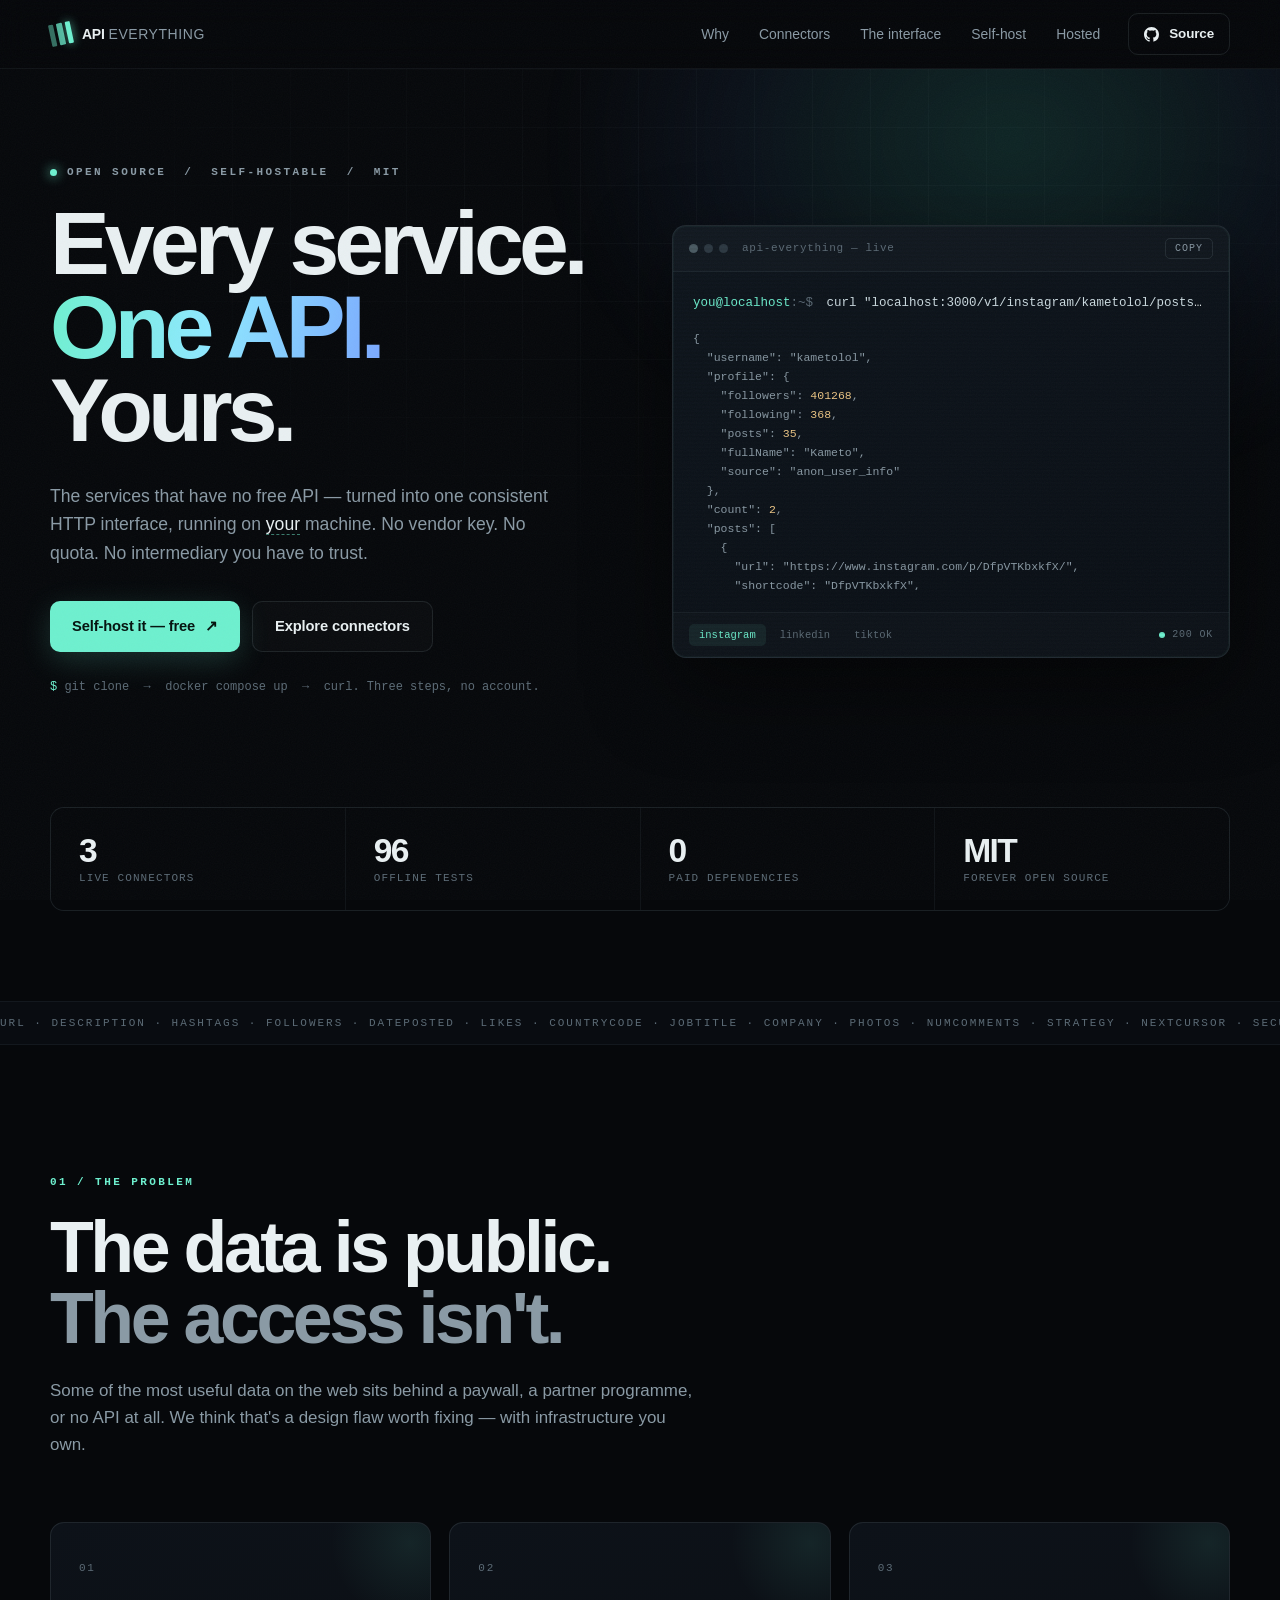
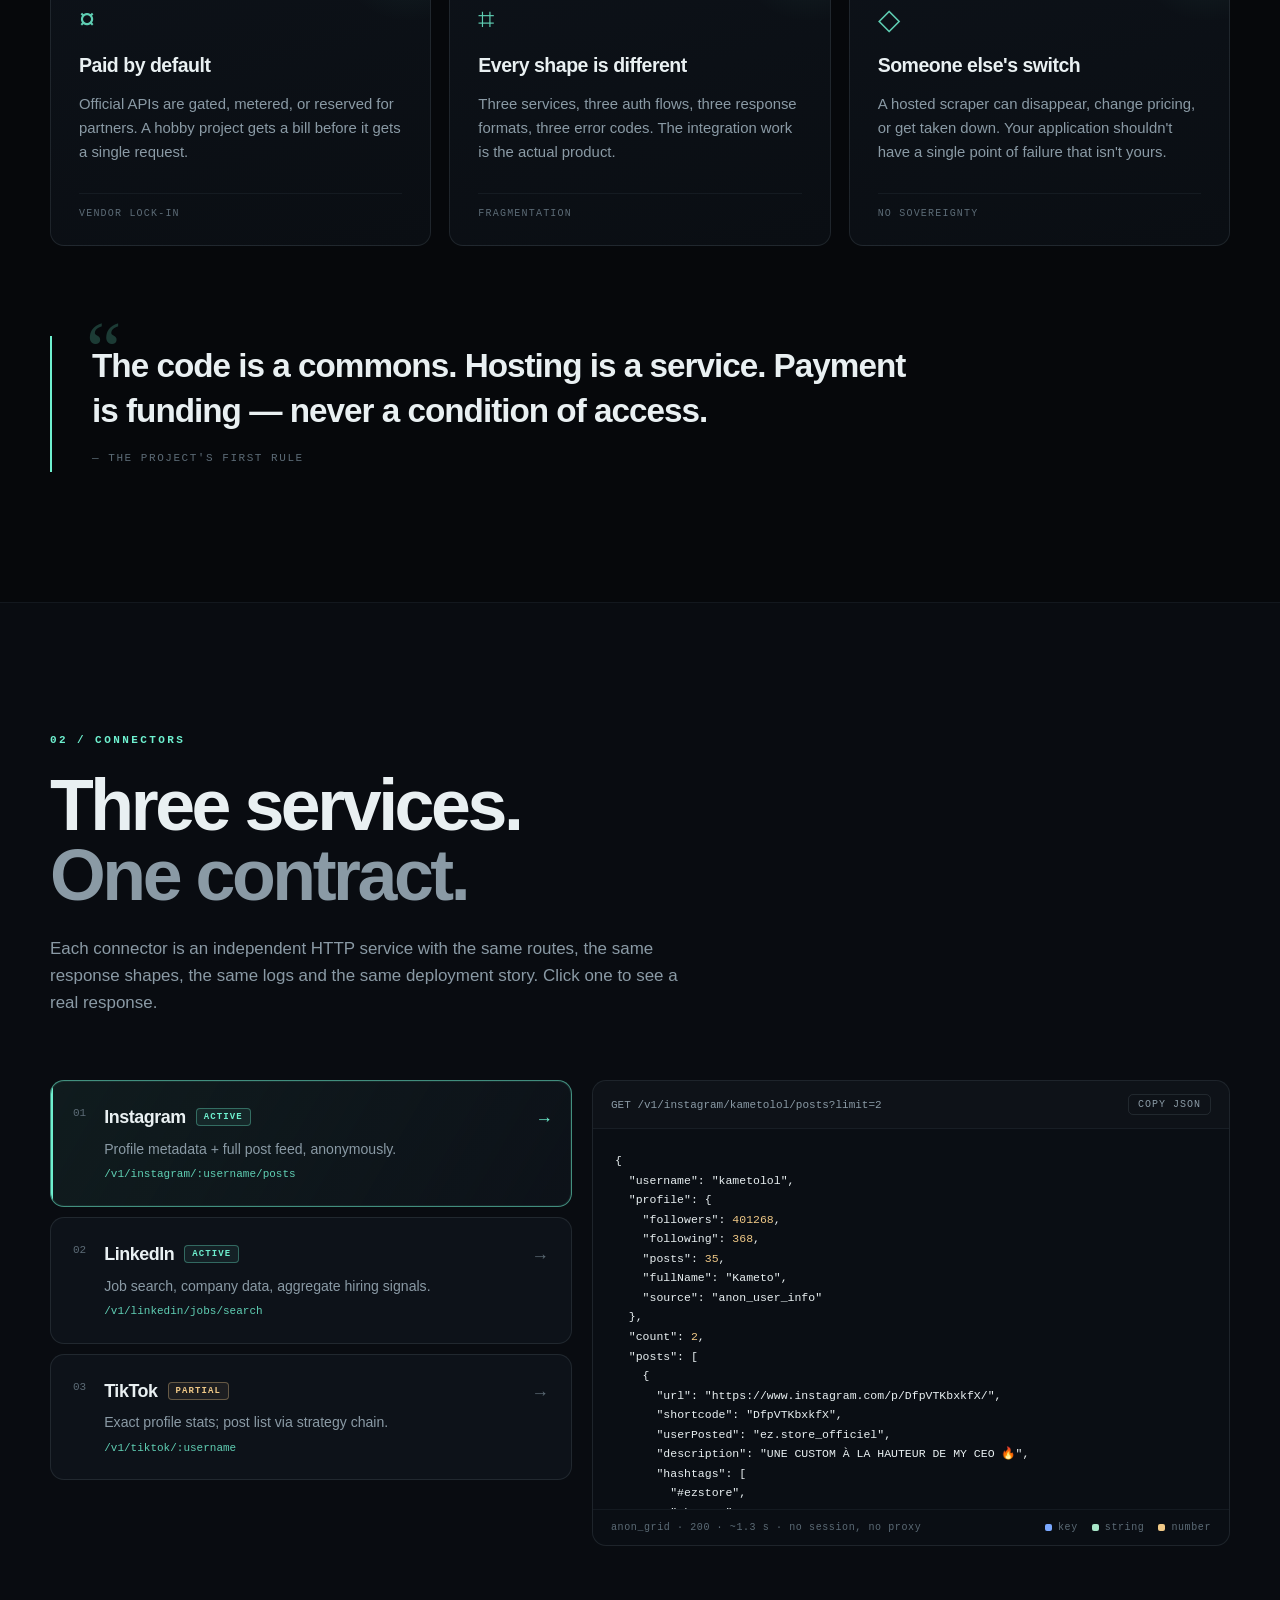
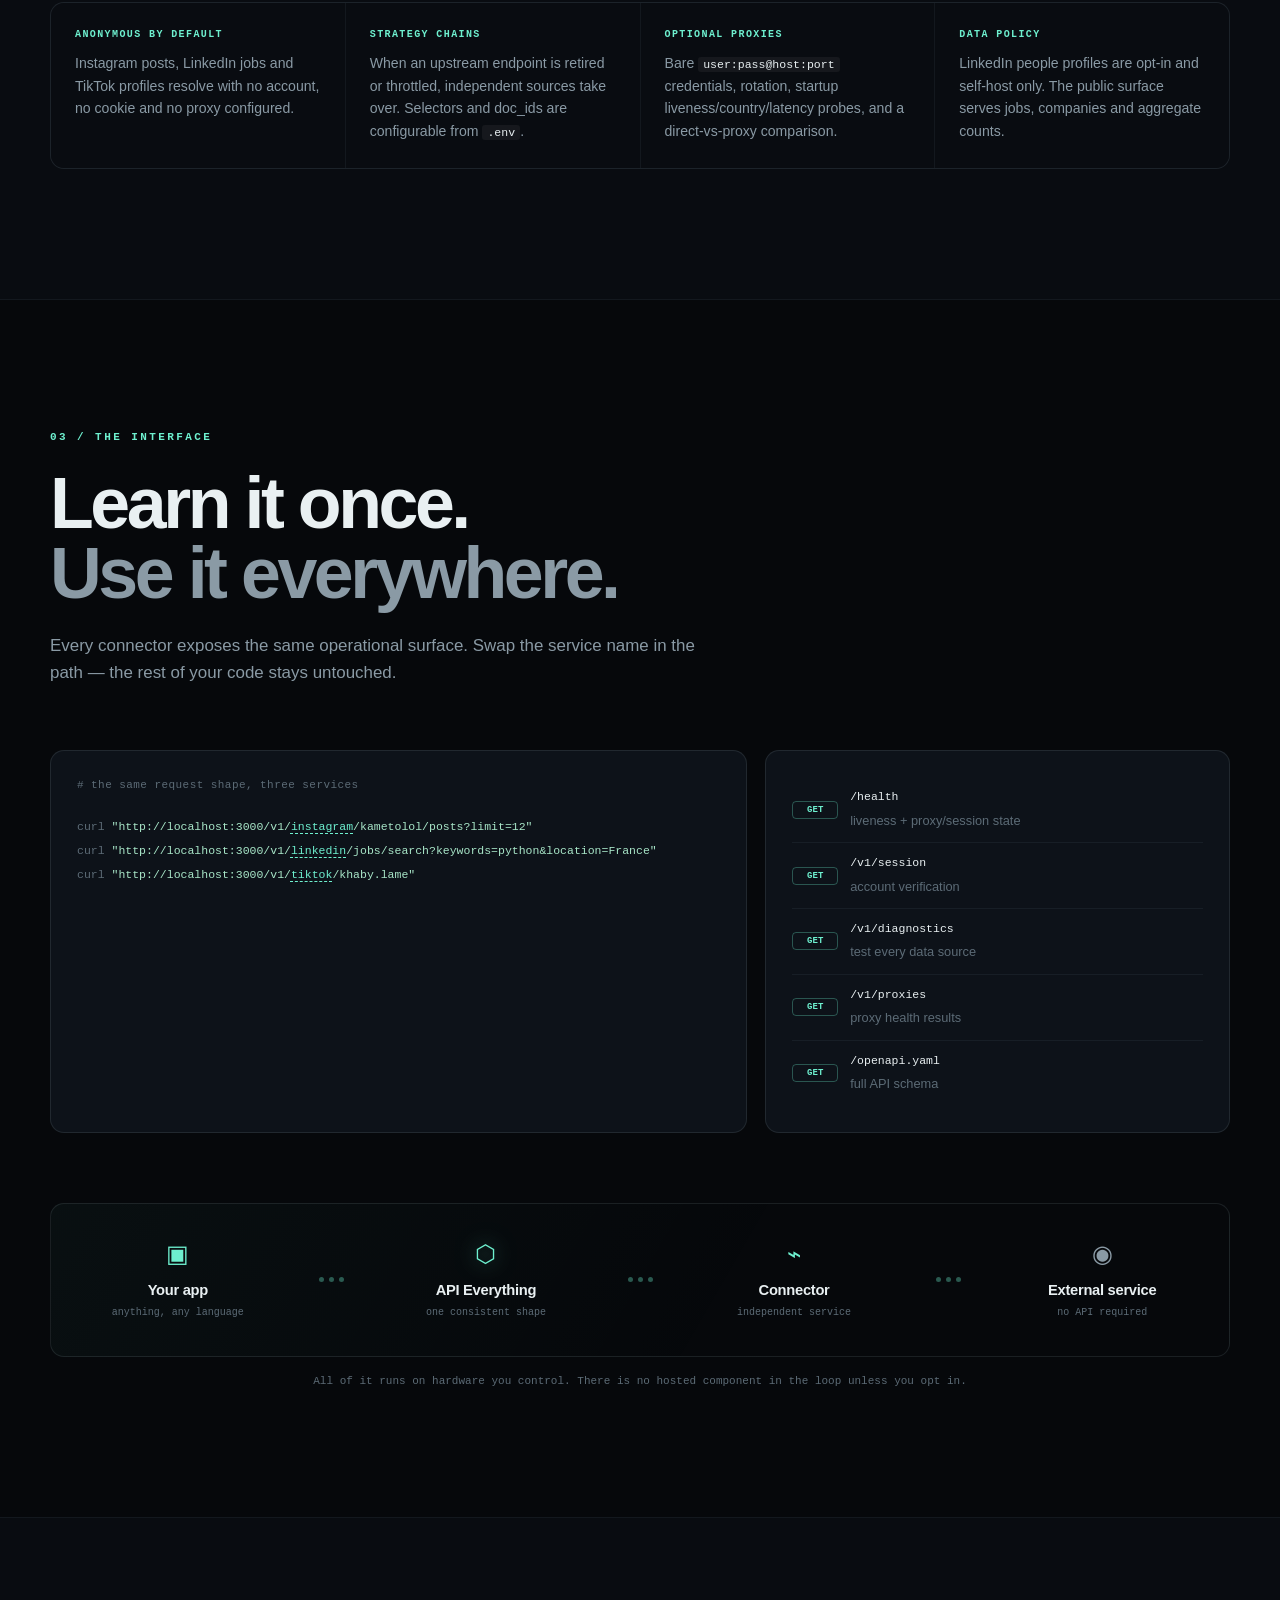
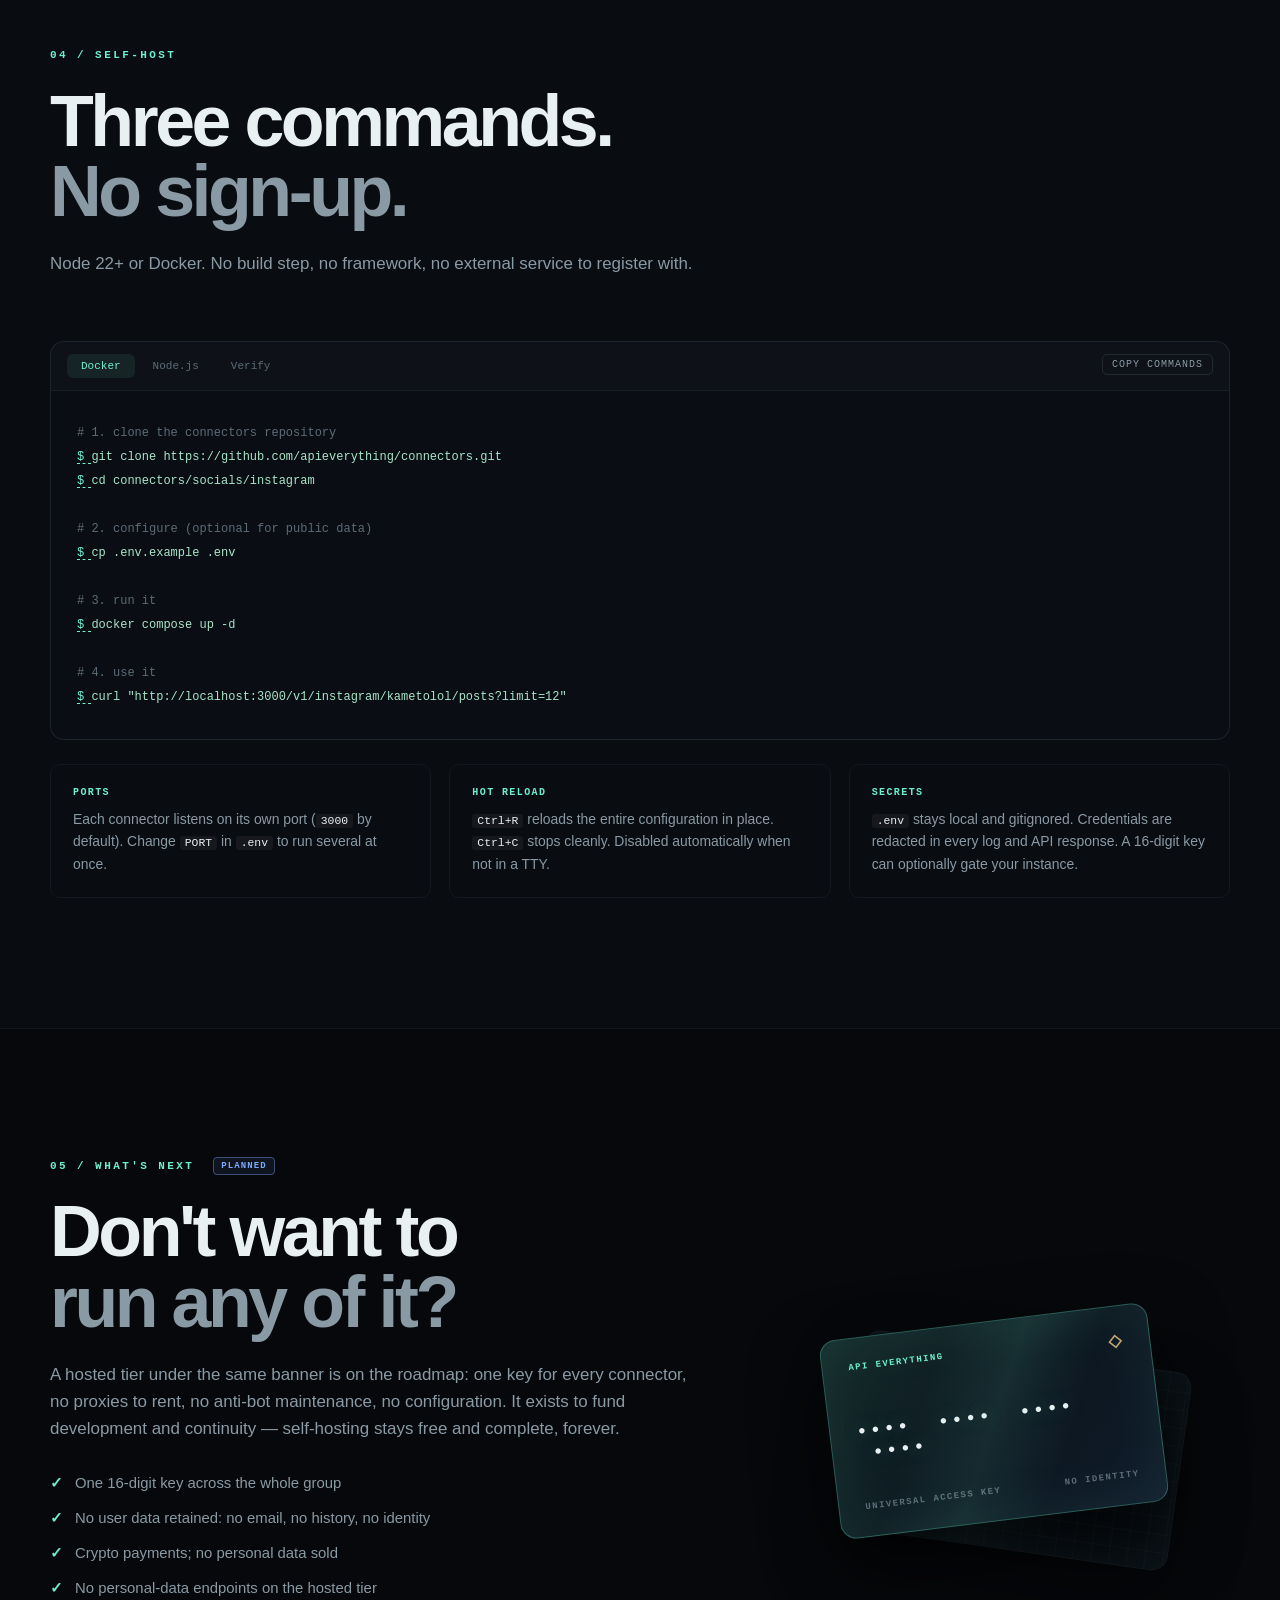
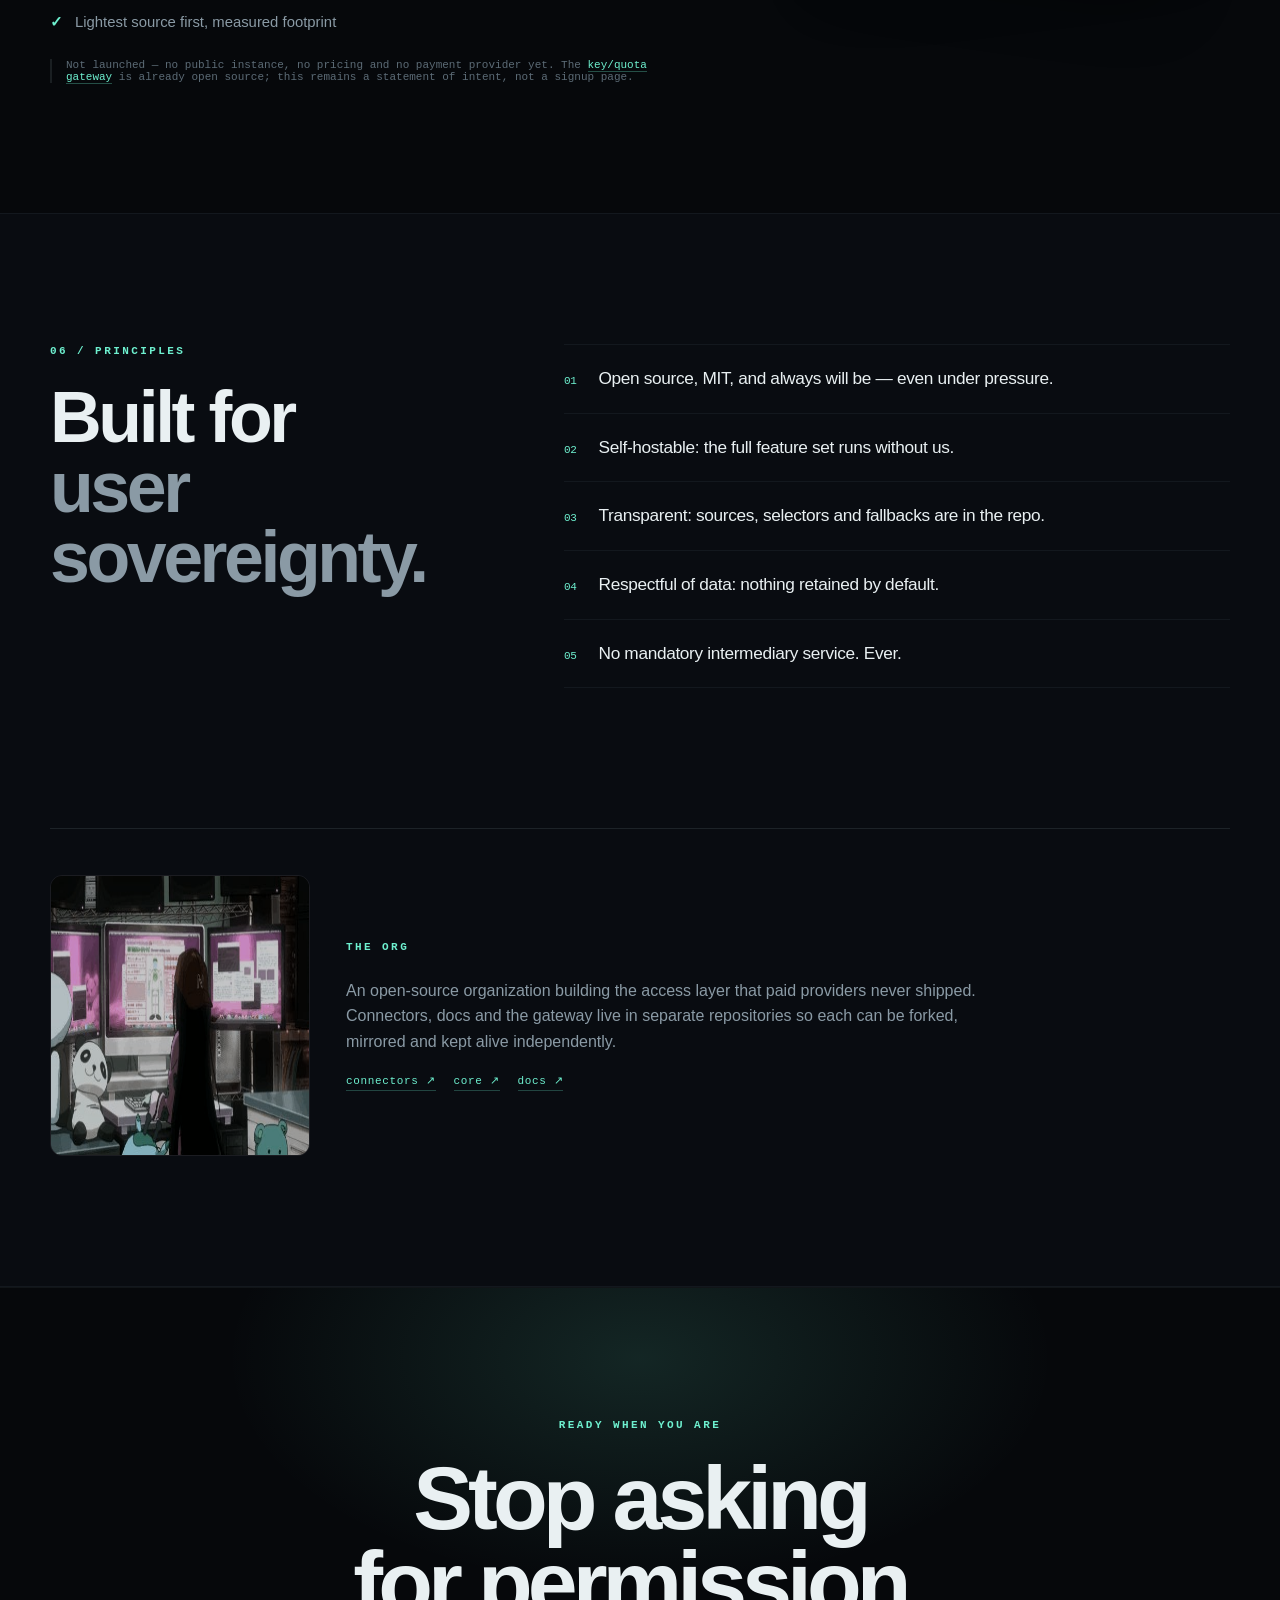
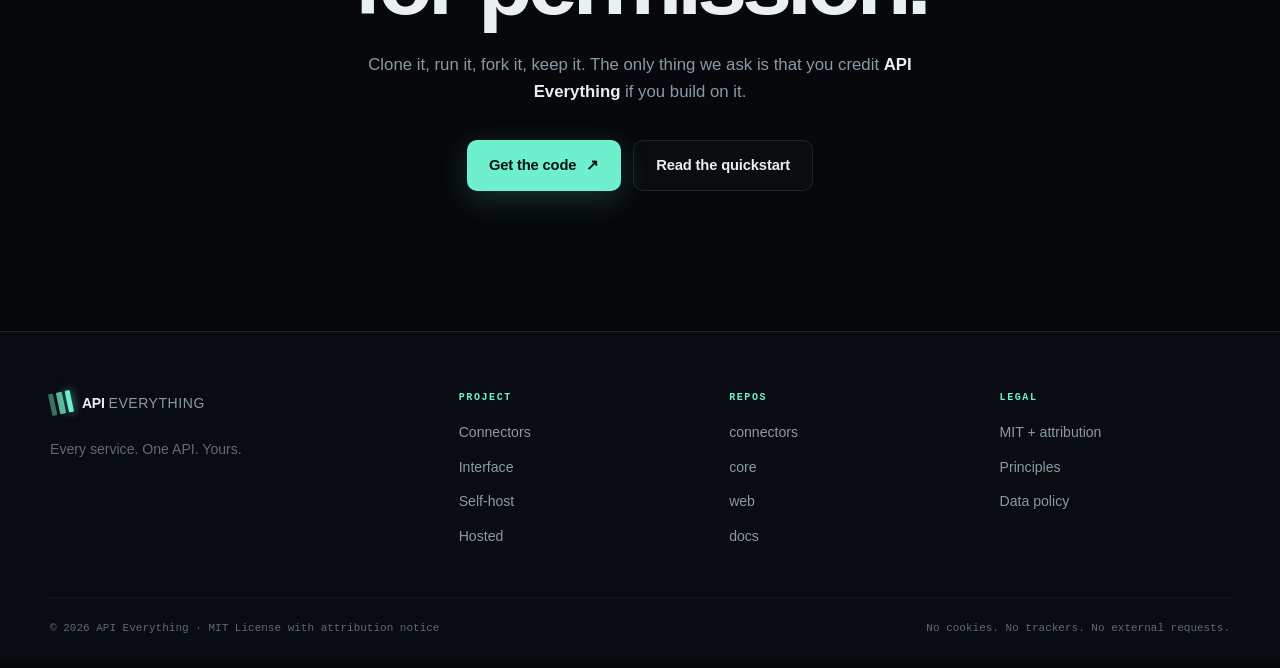
==== index.html @ 445ed310 "docs: link the now-public core gateway, keep hosted tier marked PLANNED - Hosted note now points to " ====
<!doctype html>
<html lang="en">
<head>
<meta charset="utf-8">
<meta name="viewport" content="width=device-width, initial-scale=1">
<title>API Everything — Every service. One API. Yours.</title>
<meta name="description" content="Open-source, self-hostable connectors that turn closed services into one consistent HTTP API. Instagram, LinkedIn, TikTok. No paid API key, no mandatory intermediary, MIT licensed.">
<meta name="theme-color" content="#06080b">
<meta name="color-scheme" content="dark">
<meta property="og:type" content="website">
<meta property="og:title" content="API Everything — Every service. One API. Yours.">
<meta property="og:description" content="Open-source, self-hostable connectors for the services that have no free API. Run them on your own machine.">
<meta property="og:url" content="https://github.com/apieverything">
<meta name="twitter:card" content="summary_large_image">
<link rel="icon" type="image/svg+xml" href="assets/favicon.svg">
<link rel="preload" href="assets/styles.css" as="style">
<link rel="stylesheet" href="assets/styles.css">
</head>
<body>
<a class="skip" href="#main">Skip to content</a>

<div class="grain" aria-hidden="true"></div>

<header class="nav" id="nav">
  <div class="wrap nav__inner">
    <a class="brand" href="#top" aria-label="API Everything, home">
      <span class="brand__mark" aria-hidden="true"><i></i><i></i><i></i></span>
      <span class="brand__word">API<span class="brand__thin">EVERYTHING</span></span>
    </a>
    <nav class="nav__links" id="navLinks" aria-label="Main navigation">
      <a href="#why">Why</a>
      <a href="#connectors">Connectors</a>
      <a href="#interface">The interface</a>
      <a href="#run">Self-host</a>
      <a href="#hosted">Hosted</a>
    </nav>
    <a class="btn btn--ghost nav__cta" href="https://github.com/apieverything/connectors" target="_blank" rel="noopener noreferrer">
      <svg viewBox="0 0 16 16" width="15" height="15" fill="currentColor" aria-hidden="true"><path d="M8 0C3.58 0 0 3.58 0 8c0 3.54 2.29 6.53 5.47 7.59.4.07.55-.17.55-.38 0-.19-.01-.82-.01-1.49-2.01.37-2.53-.49-2.69-.94-.09-.23-.48-.94-.82-1.13-.28-.15-.68-.52-.01-.53.63-.01 1.08.58 1.23.82.72 1.21 1.87.87 2.33.66.07-.52.28-.87.51-1.07-1.78-.2-3.64-.89-3.64-3.95 0-.87.31-1.59.82-2.15-.08-.2-.36-1.02.08-2.12 0 0 .67-.21 2.2.82a7.6 7.6 0 0 1 2-.27c.68 0 1.36.09 2 .27 1.53-1.04 2.2-.82 2.2-.82.44 1.1.16 1.92.08 2.12.51.56.82 1.27.82 2.15 0 3.07-1.87 3.75-3.65 3.95.29.25.54.73.54 1.48 0 1.07-.01 1.93-.01 2.2 0 .21.15.46.55.38A8.01 8.01 0 0 0 16 8c0-4.42-3.58-8-8-8Z"/></svg>
      <span>Source</span>
    </a>
    <button class="nav__burger" id="burger" aria-label="Toggle menu" aria-expanded="false" aria-controls="navLinks"><span></span><span></span></button>
  </div>
</header>

<main id="main">
<!-- ============ HERO ============ -->
<section class="hero" id="top">
  <div class="hero__glow" aria-hidden="true"></div>
  <div class="hero__grid" aria-hidden="true"></div>
  <div class="wrap hero__inner">
    <div class="hero__copy">
      <p class="eyebrow reveal"><span class="dot"></span> OPEN SOURCE &nbsp;/&nbsp; SELF-HOSTABLE &nbsp;/&nbsp; MIT</p>
      <h1 class="hero__title reveal">Every service.<br><span class="grad">One API.</span><br>Yours.</h1>
      <p class="hero__lede reveal">The services that have no free API — turned into one consistent HTTP interface, running on <em>your</em> machine. No vendor key. No quota. No intermediary you have to trust.</p>
      <div class="hero__actions reveal">
        <a class="btn btn--primary" href="#run">Self-host it — free <span aria-hidden="true">↗</span></a>
        <a class="btn btn--line" href="#connectors">Explore connectors</a>
      </div>
      <p class="hero__note reveal"><span class="mono">$</span> git clone &nbsp;→&nbsp; docker compose up &nbsp;→&nbsp; curl. Three steps, no account.</p>
    </div>

    <div class="terminal reveal" id="terminal">
      <div class="terminal__bar">
        <span class="terminal__dots" aria-hidden="true"><i></i><i></i><i></i></span>
        <span class="terminal__title">api-everything — live</span>
        <button class="terminal__copy" id="copyTerminal" type="button" aria-label="Copy current command">copy</button>
      </div>
      <div class="terminal__body">
        <div class="terminal__prompt"><span class="prompt__user">you@localhost</span><span class="prompt__sep">:~$</span> <span id="typed" class="typed"></span><span class="caret" aria-hidden="true"></span></div>
        <pre class="terminal__out" id="terminalOut" aria-live="polite"></pre>
      </div>
      <div class="terminal__foot">
        <span class="terminal__tabs" id="terminalTabs" role="tablist" aria-label="Connectors">
          <button role="tab" data-frame="0" aria-selected="true">instagram</button>
          <button role="tab" data-frame="1" aria-selected="false">linkedin</button>
          <button role="tab" data-frame="2" aria-selected="false">tiktok</button>
        </span>
        <span class="terminal__status"><span class="pulse"></span> 200 OK</span>
      </div>
    </div>
  </div>

  <div class="wrap">
    <div class="stats reveal">
      <div class="stat"><strong data-count="3">3</strong><span>live connectors</span></div>
      <div class="stat"><strong data-count="96">96</strong><span>offline tests</span></div>
      <div class="stat"><strong data-count="0">0</strong><span>paid dependencies</span></div>
      <div class="stat"><strong class="stat__word">MIT</strong><span>forever open source</span></div>
    </div>
  </div>
</section>

<!-- ============ TICKER ============ -->
<div class="ticker" aria-hidden="true">
  <div class="ticker__track" id="tickerTrack">
    <span>url · description · hashtags · followers · datePosted · likes · countryCode · jobTitle · company · photos · numComments · strategy · nextCursor · secUid · profileId · posts · mentions · videos ·</span>
    <span>url · description · hashtags · followers · datePosted · likes · countryCode · jobTitle · company · photos · numComments · strategy · nextCursor · secUid · profileId · posts · mentions · videos ·</span>
  </div>
</div>

<!-- ============ WHY ============ -->
<section class="section" id="why">
  <div class="wrap">
    <div class="sec__head reveal">
      <p class="kicker">01 / THE PROBLEM</p>
      <h2 class="sec__title">The data is public.<br><span class="muted">The access isn't.</span></h2>
      <p class="sec__lede">Some of the most useful data on the web sits behind a paywall, a partner programme, or no API at all. We think that's a design flaw worth fixing — with infrastructure you own.</p>
    </div>
    <div class="cards">
      <article class="card reveal">
        <span class="card__num">01</span>
        <div class="card__icon" aria-hidden="true">¤</div>
        <h3>Paid by default</h3>
        <p>Official APIs are gated, metered, or reserved for partners. A hobby project gets a bill before it gets a single request.</p>
        <span class="card__tag">vendor lock-in</span>
      </article>
      <article class="card reveal">
        <span class="card__num">02</span>
        <div class="card__icon" aria-hidden="true">⌗</div>
        <h3>Every shape is different</h3>
        <p>Three services, three auth flows, three response formats, three error codes. The integration work is the actual product.</p>
        <span class="card__tag">fragmentation</span>
      </article>
      <article class="card reveal">
        <span class="card__num">03</span>
        <div class="card__icon" aria-hidden="true">◇</div>
        <h3>Someone else's switch</h3>
        <p>A hosted scraper can disappear, change pricing, or get taken down. Your application shouldn't have a single point of failure that isn't yours.</p>
        <span class="card__tag">no sovereignty</span>
      </article>
    </div>
    <div class="pull reveal">
      <span class="pull__quote">“</span>
      <blockquote>The code is a commons. Hosting is a service. Payment is funding — never a condition of access.</blockquote>
      <span class="pull__by">— the project's first rule</span>
    </div>
  </div>
</section>

<!-- ============ CONNECTORS ============ -->
<section class="section section--alt" id="connectors">
  <div class="wrap">
    <div class="sec__head reveal">
      <p class="kicker">02 / CONNECTORS</p>
      <h2 class="sec__title">Three services.<br><span class="muted">One contract.</span></h2>
      <p class="sec__lede">Each connector is an independent HTTP service with the same routes, the same response shapes, the same logs and the same deployment story. Click one to see a real response.</p>
    </div>

    <div class="explorer">
      <div class="explorer__list" id="connectorList" role="tablist" aria-label="Connectors">
        <button class="conn is-active" role="tab" data-conn="instagram" aria-selected="true">
          <span class="conn__idx">01</span>
          <span class="conn__body">
            <span class="conn__name">Instagram <span class="badge badge--ok">ACTIVE</span></span>
            <span class="conn__desc">Profile metadata + full post feed, anonymously.</span>
            <span class="conn__route mono">/v1/instagram/:username/posts</span>
          </span>
          <span class="conn__arrow" aria-hidden="true">→</span>
        </button>
        <button class="conn" role="tab" data-conn="linkedin" aria-selected="false">
          <span class="conn__idx">02</span>
          <span class="conn__body">
            <span class="conn__name">LinkedIn <span class="badge badge--ok">ACTIVE</span></span>
            <span class="conn__desc">Job search, company data, aggregate hiring signals.</span>
            <span class="conn__route mono">/v1/linkedin/jobs/search</span>
          </span>
          <span class="conn__arrow" aria-hidden="true">→</span>
        </button>
        <button class="conn" role="tab" data-conn="tiktok" aria-selected="false">
          <span class="conn__idx">03</span>
          <span class="conn__body">
            <span class="conn__name">TikTok <span class="badge badge--warn">PARTIAL</span></span>
            <span class="conn__desc">Exact profile stats; post list via strategy chain.</span>
            <span class="conn__route mono">/v1/tiktok/:username</span>
          </span>
          <span class="conn__arrow" aria-hidden="true">→</span>
        </button>
      </div>

      <div class="explorer__panel reveal">
        <div class="panel__bar">
          <span class="panel__label" id="panelLabel">GET /v1/instagram/kametolol/posts?limit=2</span>
          <button class="terminal__copy" id="copyPanel" type="button">copy json</button>
        </div>
        <pre class="panel__json" id="panelJson" aria-live="polite"></pre>
        <div class="panel__foot">
          <span id="panelNote">anon_grid · 200 · ~1.3 s · no session, no proxy</span>
          <span class="panel__legend"><i class="lg lg--key"></i> key <i class="lg lg--str"></i> string <i class="lg lg--num"></i> number</span>
        </div>
      </div>
    </div>

    <div class="featuregrid">
      <div class="feat reveal"><span class="feat__k">ANONYMOUS BY DEFAULT</span><p>Instagram posts, LinkedIn jobs and TikTok profiles resolve with no account, no cookie and no proxy configured.</p></div>
      <div class="feat reveal"><span class="feat__k">STRATEGY CHAINS</span><p>When an upstream endpoint is retired or throttled, independent sources take over. Selectors and doc_ids are configurable from <code>.env</code>.</p></div>
      <div class="feat reveal"><span class="feat__k">OPTIONAL PROXIES</span><p>Bare <code>user:pass@host:port</code> credentials, rotation, startup liveness/country/latency probes, and a direct-vs-proxy comparison.</p></div>
      <div class="feat reveal"><span class="feat__k">DATA POLICY</span><p>LinkedIn people profiles are opt-in and self-host only. The public surface serves jobs, companies and aggregate counts.</p></div>
    </div>
  </div>
</section>

<!-- ============ INTERFACE ============ -->
<section class="section" id="interface">
  <div class="wrap">
    <div class="sec__head reveal">
      <p class="kicker">03 / THE INTERFACE</p>
      <h2 class="sec__title">Learn it once.<br><span class="muted">Use it everywhere.</span></h2>
      <p class="sec__lede">Every connector exposes the same operational surface. Swap the service name in the path — the rest of your code stays untouched.</p>
    </div>

    <div class="iface reveal">
      <div class="iface__code">
        <p class="iface__hint mono"># the same request shape, three services</p>
        <pre><code><span class="c-dim">curl</span> <span class="c-str">"http://localhost:3000/v1/<span class="c-key">instagram</span>/kametolol/posts?limit=12"</span>
<span class="c-dim">curl</span> <span class="c-str">"http://localhost:3000/v1/<span class="c-key">linkedin</span>/jobs/search?keywords=python&amp;location=France"</span>
<span class="c-dim">curl</span> <span class="c-str">"http://localhost:3000/v1/<span class="c-key">tiktok</span>/khaby.lame"</span></code></pre>
      </div>
      <div class="iface__routes">
        <div class="route"><span class="method">GET</span><code>/health</code><span>liveness + proxy/session state</span></div>
        <div class="route"><span class="method">GET</span><code>/v1/session</code><span>account verification</span></div>
        <div class="route"><span class="method">GET</span><code>/v1/diagnostics</code><span>test every data source</span></div>
        <div class="route"><span class="method">GET</span><code>/v1/proxies</code><span>proxy health results</span></div>
        <div class="route"><span class="method">GET</span><code>/openapi.yaml</code><span>full API schema</span></div>
      </div>
    </div>

    <div class="flow reveal" aria-label="Architecture diagram">
      <div class="flow__node"><span class="flow__ico">▣</span><strong>Your app</strong><small>anything, any language</small></div>
      <div class="flow__link" aria-hidden="true"><i></i><i></i><i></i></div>
      <div class="flow__node flow__node--core"><span class="flow__ico">⬡</span><strong>API Everything</strong><small>one consistent shape</small></div>
      <div class="flow__link" aria-hidden="true"><i></i><i></i><i></i></div>
      <div class="flow__node"><span class="flow__ico">⌁</span><strong>Connector</strong><small>independent service</small></div>
      <div class="flow__link" aria-hidden="true"><i></i><i></i><i></i></div>
      <div class="flow__node flow__node--out"><span class="flow__ico">◉</span><strong>External service</strong><small>no API required</small></div>
    </div>
    <p class="flow__caption reveal">All of it runs on hardware you control. There is no hosted component in the loop unless you opt in.</p>
  </div>
</section>

<!-- ============ SELF HOST ============ -->
<section class="section section--alt" id="run">
  <div class="wrap">
    <div class="sec__head reveal">
      <p class="kicker">04 / SELF-HOST</p>
      <h2 class="sec__title">Three commands.<br><span class="muted">No sign-up.</span></h2>
      <p class="sec__lede">Node 22+ or Docker. No build step, no framework, no external service to register with.</p>
    </div>

    <div class="runbox reveal">
      <div class="runbox__tabs" role="tablist" aria-label="Install method">
        <button role="tab" data-run="docker" aria-selected="true" class="is-active">Docker</button>
        <button role="tab" data-run="node" aria-selected="false">Node.js</button>
        <button role="tab" data-run="check" aria-selected="false">Verify</button>
      </div>
      <pre class="runbox__code" id="runCode"><code></code></pre>
      <button class="terminal__copy runbox__copy" id="copyRun" type="button">copy commands</button>
    </div>

    <div class="runbox__grid">
      <div class="mini reveal"><span class="mini__k">PORTS</span><p>Each connector listens on its own port (<code>3000</code> by default). Change <code>PORT</code> in <code>.env</code> to run several at once.</p></div>
      <div class="mini reveal"><span class="mini__k">HOT RELOAD</span><p><code>Ctrl+R</code> reloads the entire configuration in place. <code>Ctrl+C</code> stops cleanly. Disabled automatically when not in a TTY.</p></div>
      <div class="mini reveal"><span class="mini__k">SECRETS</span><p><code>.env</code> stays local and gitignored. Credentials are redacted in every log and API response. A 16-digit key can optionally gate your instance.</p></div>
    </div>
  </div>
</section>

<!-- ============ HOSTED ============ -->
<section class="section" id="hosted">
  <div class="wrap">
    <div class="hosted reveal">
      <div class="hosted__copy">
        <p class="kicker">05 / WHAT'S NEXT <span class="badge badge--plan">PLANNED</span></p>
        <h2 class="sec__title">Don't want to<br><span class="muted">run any of it?</span></h2>
        <p class="sec__lede">A hosted tier under the same banner is on the roadmap: one key for every connector, no proxies to rent, no anti-bot maintenance, no configuration. It exists to fund development and continuity — self-hosting stays free and complete, forever.</p>
        <ul class="hosted__list">
          <li><span aria-hidden="true">✓</span> One 16-digit key across the whole group</li>
          <li><span aria-hidden="true">✓</span> No user data retained: no email, no history, no identity</li>
          <li><span aria-hidden="true">✓</span> Crypto payments; no personal data sold</li>
          <li><span aria-hidden="true">✓</span> No personal-data endpoints on the hosted tier</li>
          <li><span aria-hidden="true">✓</span> Lightest source first, measured footprint</li>
        </ul>
        <p class="hosted__note">Not launched — no public instance, no pricing and no payment provider yet. The <a href="https://github.com/apieverything/core" target="_blank" rel="noopener noreferrer">key/quota gateway</a> is already open source; this remains a statement of intent, not a signup page.</p>
      </div>
      <div class="hosted__art" aria-hidden="true">
        <div class="keycard">
          <div class="keycard__top"><span>API EVERYTHING</span><span class="keycard__chip">◇</span></div>
          <div class="keycard__num">•••• &nbsp;•••• &nbsp;•••• &nbsp;••••</div>
          <div class="keycard__bot"><span>UNIVERSAL ACCESS KEY</span><span>NO IDENTITY</span></div>
        </div>
        <div class="keycard keycard--back"><div class="keycard__grid"></div></div>
      </div>
    </div>
  </div>
</section>

<!-- ============ PRINCIPLES / ORIGIN ============ -->
<section class="section section--alt" id="principles">
  <div class="wrap principles__wrap">
    <div class="sec__head reveal">
      <p class="kicker">06 / PRINCIPLES</p>
      <h2 class="sec__title">Built for<br><span class="muted">user sovereignty.</span></h2>
    </div>
    <ol class="principles reveal">
      <li><span>01</span> Open source, MIT, and always will be — even under pressure.</li>
      <li><span>02</span> Self-hostable: the full feature set runs without us.</li>
      <li><span>03</span> Transparent: sources, selectors and fallbacks are in the repo.</li>
      <li><span>04</span> Respectful of data: nothing retained by default.</li>
      <li><span>05</span> No mandatory intermediary service. Ever.</li>
    </ol>
    <div class="origin reveal">
      <img src="assets/banner.jpg" alt="The API Everything banner" width="500" height="281" loading="lazy">
      <div class="origin__txt">
        <p class="kicker">THE ORG</p>
        <p>An open-source organization building the access layer that paid providers never shipped. Connectors, docs and the gateway live in separate repositories so each can be forked, mirrored and kept alive independently.</p>
        <div class="origin__links">
          <a href="https://github.com/apieverything/connectors" target="_blank" rel="noopener noreferrer">connectors ↗</a>
          <a href="https://github.com/apieverything/core" target="_blank" rel="noopener noreferrer">core ↗</a>
          <a href="https://github.com/apieverything/docs" target="_blank" rel="noopener noreferrer">docs ↗</a>
        </div>
      </div>
    </div>
  </div>
</section>

<!-- ============ CTA ============ -->
<section class="finale">
  <div class="finale__glow" aria-hidden="true"></div>
  <div class="wrap finale__inner reveal">
    <p class="kicker">READY WHEN YOU ARE</p>
    <h2>Stop asking<br>for permission.</h2>
    <p>Clone it, run it, fork it, keep it. The only thing we ask is that you credit <strong>API Everything</strong> if you build on it.</p>
    <div class="hero__actions">
      <a class="btn btn--primary" href="https://github.com/apieverything/connectors" target="_blank" rel="noopener noreferrer">Get the code <span aria-hidden="true">↗</span></a>
      <a class="btn btn--line" href="#run">Read the quickstart</a>
    </div>
  </div>
</section>
</main>

<footer class="foot">
  <div class="wrap foot__inner">
    <div class="foot__brand">
      <a class="brand" href="#top"><span class="brand__mark" aria-hidden="true"><i></i><i></i><i></i></span><span class="brand__word">API<span class="brand__thin">EVERYTHING</span></span></a>
      <p>Every service. One API. Yours.</p>
    </div>
    <div class="foot__col"><span>PROJECT</span><a href="#connectors">Connectors</a><a href="#interface">Interface</a><a href="#run">Self-host</a><a href="#hosted">Hosted</a></div>
    <div class="foot__col"><span>REPOS</span><a href="https://github.com/apieverything/connectors" target="_blank" rel="noopener noreferrer">connectors</a><a href="https://github.com/apieverything/core" target="_blank" rel="noopener noreferrer">core</a><a href="https://github.com/apieverything/web" target="_blank" rel="noopener noreferrer">web</a><a href="https://github.com/apieverything/docs" target="_blank" rel="noopener noreferrer">docs</a></div>
    <div class="foot__col"><span>LEGAL</span><a href="https://github.com/apieverything/connectors/blob/master/LICENSE.md" target="_blank" rel="noopener noreferrer">MIT + attribution</a><a href="#principles">Principles</a><a href="#hosted">Data policy</a></div>
  </div>
  <div class="wrap foot__bottom"><span>© <span id="year">2026</span> API Everything · MIT License with attribution notice</span><span>No cookies. No trackers. No external requests.</span></div>
</footer>

<script src="assets/app.js" defer></script>
</body>
</html>
---- assets/styles.css ----
/* ==========================================================================
   API Everything — static site
   No frameworks, no fonts, no external requests. Everything is local.
   ========================================================================== */

:root {
  --bg: #06080b;
  --bg-alt: #090c11;
  --panel: #0d1219;
  --panel-2: #111821;
  --line: rgba(190, 220, 225, .11);
  --line-soft: rgba(190, 220, 225, .06);
  --text: #e9f0f2;
  --muted: #8a9aa5;
  --dim: #5c6b76;
  --accent: #6ef0cf;
  --accent-2: #7aa8ff;
  --amber: #f0c987;
  --radius: 14px;
  --mono: "SFMono-Regular", "JetBrains Mono", "Fira Code", Menlo, Consolas, ui-monospace, monospace;
  --sans: Inter, -apple-system, BlinkMacSystemFont, "Segoe UI", Roboto, Helvetica, Arial, sans-serif;
  --wrap: 1180px;
}

* { box-sizing: border-box; }
html { scroll-behavior: smooth; scroll-padding-top: 96px; overflow-x: clip; -webkit-text-size-adjust: 100%; }
body {
  margin: 0;
  background: var(--bg);
  color: var(--text);
  font-family: var(--sans);
  font-size: 16px;
  line-height: 1.6;
  -webkit-font-smoothing: antialiased;
  overflow-x: clip;
}
::selection { background: rgba(110, 240, 207, .28); color: #fff; }
a { color: inherit; text-decoration: none; }
button { font: inherit; color: inherit; background: none; border: 0; cursor: pointer; }
img { max-width: 100%; display: block; }
pre, code { font-family: var(--mono); }
:focus-visible { outline: 2px solid var(--accent); outline-offset: 3px; border-radius: 3px; }

.wrap { width: min(var(--wrap), calc(100% - 48px)); margin-inline: auto; }
.mono { font-family: var(--mono); }
.muted { color: var(--muted); }
.skip { position: absolute; left: -9999px; top: 0; z-index: 100; background: var(--accent); color: #04120e; padding: 10px 16px; font: 600 13px var(--mono); }
.skip:focus { left: 16px; top: 16px; }

.grain {
  position: fixed; inset: 0; z-index: 60; pointer-events: none; opacity: .035;
  background-image: url("data:image/svg+xml,%3Csvg xmlns='http://www.w3.org/2000/svg' width='180' height='180'%3E%3Cfilter id='n'%3E%3CfeTurbulence type='fractalNoise' baseFrequency='.85' numOctaves='3'/%3E%3C/filter%3E%3Crect width='100%25' height='100%25' filter='url(%23n)'/%3E%3C/svg%3E");
}

/* ---------- shared type ---------- */
.kicker, .eyebrow {
  font: 600 11px/1.4 var(--mono); letter-spacing: .22em; text-transform: uppercase;
  color: var(--accent); margin: 0 0 22px;
}
.eyebrow { color: var(--muted); display: flex; align-items: center; gap: 10px; }
.eyebrow .dot { width: 7px; height: 7px; border-radius: 50%; background: var(--accent); box-shadow: 0 0 12px var(--accent); flex: none; }
.sec__head { max-width: 780px; margin-bottom: 64px; }
.sec__title {
  font-size: clamp(2.6rem, 5.6vw, 5rem); line-height: .98; letter-spacing: -.048em;
  font-weight: 700; margin: 0 0 24px;
}
.sec__lede { color: var(--muted); font-size: 1.06rem; max-width: 650px; margin: 0; }
.section { padding: 130px 0; position: relative; }
.section--alt { background: var(--bg-alt); border-block: 1px solid var(--line-soft); }
/* Keep anchor targets clear of the sticky navigation. */
section[id], .finale { scroll-margin-top: 92px; }

.grad {
  background: linear-gradient(100deg, var(--accent) 0%, #8fe9ff 48%, var(--accent-2) 100%);
  -webkit-background-clip: text; background-clip: text; color: transparent;
}

/* ---------- buttons ---------- */
.btn {
  display: inline-flex; align-items: center; gap: 10px; justify-content: center;
  padding: 13px 22px; border-radius: 10px; font-size: .92rem; font-weight: 600;
  letter-spacing: -.01em; transition: transform .2s ease, box-shadow .2s ease, background .2s ease, border-color .2s ease;
  white-space: nowrap;
}
.btn:hover { transform: translateY(-2px); }
.btn--primary {
  background: var(--accent); color: #04120e; box-shadow: 0 8px 30px rgba(110, 240, 207, .18);
}
.btn--primary:hover { box-shadow: 0 12px 40px rgba(110, 240, 207, .32); }
.btn--line { border: 1px solid var(--line); color: var(--text); background: rgba(255,255,255,.02); }
.btn--line:hover { border-color: rgba(110,240,207,.5); background: rgba(110,240,207,.05); }
.btn--ghost { border: 1px solid var(--line); padding: 9px 15px; font-size: .84rem; }
.btn--ghost:hover { border-color: rgba(110,240,207,.5); }

/* ---------- nav ---------- */
.nav { position: sticky; top: 0; z-index: 50; backdrop-filter: blur(14px); background: rgba(6,8,11,.72); border-bottom: 1px solid var(--line-soft); }
.nav__inner { height: 68px; display: flex; align-items: center; gap: 28px; }
.brand { display: inline-flex; align-items: center; gap: 10px; flex: none; }
.brand__mark { width: 22px; height: 22px; display: grid; grid-template-columns: repeat(3, 1fr); gap: 3px; transform: rotate(-12deg); }
.brand__mark i { background: var(--accent); border-radius: 1px; display: block; }
.brand__mark i:nth-child(1) { opacity: .45; }
.brand__mark i:nth-child(2) { opacity: .75; }
.brand__mark i:nth-child(3) { opacity: 1; box-shadow: 0 0 10px rgba(110,240,207,.7); }
.brand__word { font: 700 14px/1 var(--sans); letter-spacing: -.02em; }
.brand__thin { font-weight: 400; color: var(--muted); letter-spacing: .04em; margin-left: 4px; }
.nav__links { display: flex; gap: 30px; margin-left: auto; }
.nav__links a { font-size: .87rem; color: var(--muted); position: relative; transition: color .2s; }
.nav__links a:hover, .nav__links a.is-active { color: var(--text); }
.nav__links a::after { content: ""; position: absolute; left: 0; right: 100%; bottom: -6px; height: 1px; background: var(--accent); transition: right .25s ease; }
.nav__links a:hover::after, .nav__links a.is-active::after { right: 0; }
.nav__burger { display: none; width: 34px; height: 34px; flex-direction: column; justify-content: center; gap: 6px; }
.nav__burger span { display: block; height: 1px; width: 22px; background: var(--text); transition: transform .25s; }

/* ---------- hero ---------- */
.hero { position: relative; padding: 96px 0 0; overflow: hidden; }
.hero__glow {
  position: absolute; width: 900px; height: 700px; top: -280px; right: -180px; pointer-events: none;
  background: radial-gradient(ellipse at center, rgba(60, 200, 175, .16), rgba(70, 120, 200, .07) 45%, transparent 72%);
  filter: blur(20px);
}
.hero__grid {
  position: absolute; inset: 0 0 auto; height: 720px; pointer-events: none; opacity: .5;
  background-image: linear-gradient(var(--line-soft) 1px, transparent 1px), linear-gradient(90deg, var(--line-soft) 1px, transparent 1px);
  background-size: 58px 58px;
  mask-image: radial-gradient(ellipse 80% 70% at 60% 20%, #000 20%, transparent 80%);
}
.hero__inner { display: grid; grid-template-columns: 1fr 1fr; gap: 64px; align-items: center; position: relative; }
.hero__copy { padding-bottom: 20px; }
.hero__title {
  font-size: clamp(3.3rem, 7vw, 6.6rem); line-height: .93; letter-spacing: -.055em;
  font-weight: 700; margin: 0 0 30px;
}
.hero__lede { color: var(--muted); font-size: 1.1rem; max-width: 500px; margin: 0 0 34px; }
.hero__lede em { color: var(--text); font-style: normal; border-bottom: 1px dashed rgba(110,240,207,.5); }
.hero__actions { display: flex; gap: 12px; flex-wrap: wrap; }
.hero__note { font: 400 12px/1.6 var(--mono); color: var(--dim); margin: 26px 0 0; }
.hero__note .mono { color: var(--accent); }

/* ---------- terminal ---------- */
.terminal {
  background: linear-gradient(160deg, #0e151d, #0a0f15); border: 1px solid var(--line);
  border-radius: var(--radius); box-shadow: 0 30px 80px rgba(0,0,0,.55), 0 0 0 1px rgba(110,240,207,.04) inset;
  overflow: hidden; position: relative;
}
.terminal::before { content: ""; position: absolute; inset: 0; pointer-events: none; background: linear-gradient(transparent 50%, rgba(0,0,0,.16) 50%); background-size: 100% 4px; opacity: .35; }
.terminal__bar { display: flex; align-items: center; gap: 14px; padding: 12px 16px; border-bottom: 1px solid var(--line-soft); background: rgba(255,255,255,.015); }
.terminal__dots { display: inline-flex; gap: 6px; }
.terminal__dots i { width: 9px; height: 9px; border-radius: 50%; background: #2c3842; }
.terminal__dots i:first-child { background: #4a5a62; }
.terminal__title { font: 500 11px var(--mono); color: var(--dim); letter-spacing: .06em; }
.terminal__copy { margin-left: auto; font: 500 10px var(--mono); letter-spacing: .1em; text-transform: uppercase; color: var(--muted); border: 1px solid var(--line); padding: 4px 9px; border-radius: 5px; transition: .2s; }
.terminal__copy:hover { color: var(--accent); border-color: rgba(110,240,207,.45); }
.terminal__copy.is-done { color: var(--accent); border-color: rgba(110,240,207,.45); }
.terminal__body { padding: 20px 20px 10px; min-height: 340px; }
.terminal__prompt { font: 400 12.5px/1.8 var(--mono); color: var(--text); white-space: nowrap; overflow: hidden; text-overflow: ellipsis; }
.prompt__user { color: var(--accent); }
.prompt__sep { color: var(--dim); margin-right: 6px; }
.typed { color: #cfdee4; }
.caret { display: inline-block; width: 7px; height: 15px; background: var(--accent); vertical-align: -3px; margin-left: 2px; animation: blink 1s step-end infinite; }
@keyframes blink { 50% { opacity: 0; } }
.terminal__out { margin: 16px 0 0; font-size: 11.5px; line-height: 1.65; white-space: pre-wrap; word-break: break-word; color: var(--muted); max-height: 260px; overflow: auto; scrollbar-width: thin; opacity: 0; transform: translateY(6px); transition: opacity .35s ease, transform .35s ease; }
.terminal__out.is-in { opacity: 1; transform: none; }
.terminal__foot { display: flex; align-items: center; justify-content: space-between; gap: 10px; padding: 11px 16px; border-top: 1px solid var(--line-soft); background: rgba(255,255,255,.012); }
.terminal__tabs { display: flex; gap: 4px; }
.terminal__tabs button { font: 500 10.5px var(--mono); color: var(--dim); padding: 5px 10px; border-radius: 5px; transition: .2s; }
.terminal__tabs button:hover { color: var(--muted); }
.terminal__tabs button[aria-selected="true"] { color: var(--accent); background: rgba(110,240,207,.08); }
.terminal__status { font: 500 10px var(--mono); color: var(--dim); letter-spacing: .08em; display: inline-flex; align-items: center; gap: 7px; }
.pulse { width: 6px; height: 6px; border-radius: 50%; background: var(--accent); box-shadow: 0 0 0 0 rgba(110,240,207,.6); animation: pulse 2s infinite; }
@keyframes pulse { 70% { box-shadow: 0 0 0 7px rgba(110,240,207,0); } 100% { box-shadow: 0 0 0 0 rgba(110,240,207,0); } }

/* json highlighting */
.j-key { color: var(--accent-2); }
.j-str { color: #a8e6c8; }
.j-num { color: var(--amber); }
.j-bool { color: #d69bff; }
.j-null { color: var(--dim); }
.j-punc { color: var(--dim); }

/* ---------- stats ---------- */
.stats { display: grid; grid-template-columns: repeat(4, 1fr); gap: 1px; margin-top: 90px; background: var(--line-soft); border: 1px solid var(--line-soft); border-radius: var(--radius); overflow: hidden; }
.stat { background: var(--bg); padding: 26px 28px; display: flex; flex-direction: column; gap: 4px; }
.stat strong { font-size: 2.1rem; font-weight: 700; letter-spacing: -.05em; line-height: 1; color: var(--text); }
.stat__word { font-size: 1.7rem; letter-spacing: -.02em; }
.stat span { font: 500 11px var(--mono); color: var(--dim); letter-spacing: .1em; text-transform: uppercase; }

/* ---------- ticker ---------- */
.ticker { margin-top: 90px; border-block: 1px solid var(--line-soft); overflow: hidden; background: var(--bg-alt); padding: 15px 0; }
.ticker__track { display: flex; width: max-content; gap: 40px; animation: scroll 46s linear infinite; font: 500 11px var(--mono); letter-spacing: .18em; color: var(--dim); text-transform: uppercase; white-space: nowrap; }
.ticker__track span { padding-right: 40px; }
@keyframes scroll { to { transform: translateX(-50%); } }

/* ---------- cards ---------- */
.cards { display: grid; grid-template-columns: repeat(3, 1fr); gap: 18px; }
.card {
  background: linear-gradient(165deg, var(--panel), #0a0e13); border: 1px solid var(--line);
  border-radius: var(--radius); padding: 30px 28px 26px; position: relative; overflow: hidden;
  transition: transform .3s ease, border-color .3s ease;
}
.card:hover { transform: translateY(-5px); border-color: rgba(110,240,207,.28); }
.card::after { content: ""; position: absolute; top: -60px; right: -60px; width: 160px; height: 160px; background: radial-gradient(circle, rgba(110,240,207,.09), transparent 70%); pointer-events: none; }
.card__num { font: 500 11px var(--mono); color: var(--dim); letter-spacing: .16em; }
.card__icon { font-size: 1.8rem; color: var(--accent); margin: 26px 0 16px; line-height: 1; opacity: .85; }
.card h3 { font-size: 1.22rem; margin: 0 0 12px; letter-spacing: -.025em; }
.card p { color: var(--muted); font-size: .93rem; margin: 0 0 24px; min-height: 76px; }
.card__tag { font: 500 10px var(--mono); letter-spacing: .12em; text-transform: uppercase; color: var(--dim); border-top: 1px solid var(--line-soft); padding-top: 14px; display: block; }

.pull { margin-top: 90px; border-left: 2px solid var(--accent); padding: 8px 0 8px 40px; position: relative; max-width: 860px; }
.pull__quote { position: absolute; left: 34px; top: -26px; font-size: 5rem; color: rgba(110,240,207,.22); line-height: 1; font-family: Georgia, serif; }
.pull blockquote { margin: 0; font-size: clamp(1.3rem, 2.6vw, 2.1rem); line-height: 1.35; letter-spacing: -.03em; font-weight: 600; }
.pull__by { display: block; margin-top: 18px; font: 500 11px var(--mono); color: var(--dim); letter-spacing: .14em; text-transform: uppercase; }

/* ---------- explorer ---------- */
.explorer { display: grid; grid-template-columns: .9fr 1.1fr; gap: 20px; align-items: stretch; }
.explorer__list { display: flex; flex-direction: column; gap: 10px; }
.conn {
  display: flex; align-items: flex-start; gap: 18px; text-align: left; width: 100%;
  background: var(--panel); border: 1px solid var(--line); border-radius: var(--radius);
  padding: 22px 22px; transition: .25s ease; position: relative; overflow: hidden;
}
.conn:hover { border-color: rgba(110,240,207,.3); background: var(--panel-2); }
.conn.is-active { border-color: rgba(110,240,207,.55); background: linear-gradient(120deg, rgba(110,240,207,.07), var(--panel)); box-shadow: 0 0 0 1px rgba(110,240,207,.08) inset; }
.conn.is-active::before { content: ""; position: absolute; left: 0; top: 0; bottom: 0; width: 2px; background: var(--accent); }
.conn__idx { font: 500 11px var(--mono); color: var(--dim); padding-top: 4px; }
.conn__body { display: flex; flex-direction: column; gap: 6px; flex: 1; min-width: 0; }
.conn__name { font-size: 1.12rem; font-weight: 700; letter-spacing: -.025em; display: flex; align-items: center; gap: 10px; flex-wrap: wrap; }
.conn__desc { color: var(--muted); font-size: .88rem; }
.conn__route { color: var(--accent); font-size: 11px; opacity: .85; overflow: hidden; text-overflow: ellipsis; white-space: nowrap; }
.conn__arrow { color: var(--dim); font-size: 1.1rem; padding-top: 2px; transition: transform .25s, color .25s; }
.conn.is-active .conn__arrow { color: var(--accent); transform: translateX(4px); }
.badge { font: 600 9px var(--mono); letter-spacing: .12em; padding: 3px 7px; border-radius: 4px; border: 1px solid; }
.badge--ok { color: var(--accent); border-color: rgba(110,240,207,.35); background: rgba(110,240,207,.07); }
.badge--warn { color: var(--amber); border-color: rgba(240,201,135,.35); background: rgba(240,201,135,.07); }
.badge--plan { color: var(--accent-2); border-color: rgba(122,168,255,.4); background: rgba(122,168,255,.08); vertical-align: middle; margin-left: 10px; }

.explorer__panel { background: #0a0e14; border: 1px solid var(--line); border-radius: var(--radius); display: flex; flex-direction: column; overflow: hidden; min-height: 380px; }
.panel__bar { display: flex; align-items: center; gap: 12px; padding: 13px 18px; border-bottom: 1px solid var(--line-soft); background: rgba(255,255,255,.015); }
.panel__label { font: 500 11px var(--mono); color: var(--muted); overflow: hidden; text-overflow: ellipsis; white-space: nowrap; }
.panel__json { margin: 0; padding: 22px 22px; font-size: 11.5px; line-height: 1.7; white-space: pre-wrap; word-break: break-word; overflow: auto; flex: 1; max-height: 380px; scrollbar-width: thin; }
.panel__foot { display: flex; justify-content: space-between; align-items: center; gap: 12px; flex-wrap: wrap; padding: 12px 18px; border-top: 1px solid var(--line-soft); font: 500 10px var(--mono); color: var(--dim); letter-spacing: .06em; }
.panel__legend { display: inline-flex; align-items: center; gap: 6px; }
.lg { width: 7px; height: 7px; border-radius: 2px; display: inline-block; margin-left: 8px; }
.lg--key { background: var(--accent-2); } .lg--str { background: #a8e6c8; } .lg--num { background: var(--amber); }

.featuregrid { display: grid; grid-template-columns: repeat(4, 1fr); gap: 1px; margin-top: 56px; background: var(--line-soft); border: 1px solid var(--line-soft); border-radius: var(--radius); overflow: hidden; }
.feat { padding: 26px 24px; background: var(--bg-alt); }
.feat__k { font: 600 10px var(--mono); letter-spacing: .14em; color: var(--accent); display: block; margin-bottom: 12px; }
.feat p { margin: 0; color: var(--muted); font-size: .88rem; }
.feat code { color: var(--text); font-size: .82em; background: rgba(255,255,255,.05); padding: 1px 5px; border-radius: 3px; }

/* ---------- interface ---------- */
.iface { display: grid; grid-template-columns: 1.2fr .8fr; gap: 18px; }
/* Grid children default to min-width:auto; long <pre> content would otherwise
   force the whole column (and the document) wider than the viewport. */
.iface > *, .explorer > *, .hosted > *, .principles__wrap > *, .origin > * { min-width: 0; }
.iface__code, .iface__routes { background: var(--panel); border: 1px solid var(--line); border-radius: var(--radius); padding: 26px; }
.iface__hint { font-size: 11px; color: var(--dim); margin: 0 0 20px; letter-spacing: .04em; }
.iface__code pre { margin: 0; font-size: 11.5px; line-height: 2.1; overflow-x: auto; white-space: pre; }
.c-dim { color: var(--dim); } .c-str { color: #a8e6c8; } .c-key { color: var(--accent); text-decoration: underline; text-decoration-style: dashed; text-underline-offset: 3px; }
.iface__routes { display: flex; flex-direction: column; gap: 0; }
.route { display: grid; grid-template-columns: 46px 1fr; gap: 4px 12px; align-items: center; padding: 11px 0; border-bottom: 1px solid var(--line-soft); }
.route:last-child { border-bottom: 0; }
.method { font: 600 9px var(--mono); color: var(--accent); border: 1px solid rgba(110,240,207,.3); border-radius: 4px; padding: 3px 0; text-align: center; grid-row: span 2; }
.route code { font-size: 11.5px; color: var(--text); }
.route span:last-child { font-size: .8rem; color: var(--dim); grid-column: 2; }

.flow { display: flex; align-items: stretch; justify-content: space-between; gap: 0; margin-top: 70px; padding: 30px 26px; border: 1px solid var(--line); border-radius: var(--radius); background: linear-gradient(120deg, rgba(110,240,207,.035), transparent 60%); }
.flow__node { flex: 1; display: flex; flex-direction: column; align-items: center; text-align: center; gap: 5px; padding: 8px 4px; }
.flow__ico { font-size: 1.5rem; color: var(--accent); line-height: 1; margin-bottom: 8px; }
.flow__node strong { font-size: .92rem; letter-spacing: -.02em; }
.flow__node small { font: 400 10px var(--mono); color: var(--dim); }
.flow__node--core { position: relative; }
.flow__node--core .flow__ico { text-shadow: 0 0 22px rgba(110,240,207,.7); }
.flow__node--out .flow__ico { color: var(--muted); }
.flow__link { flex: .55; display: flex; align-items: center; justify-content: center; gap: 5px; }
.flow__link i { width: 5px; height: 5px; border-radius: 50%; background: rgba(110,240,207,.35); animation: flowpulse 1.8s infinite; }
.flow__link i:nth-child(2) { animation-delay: .25s; } .flow__link i:nth-child(3) { animation-delay: .5s; }
@keyframes flowpulse { 0%, 100% { opacity: .25; transform: scale(.8); } 50% { opacity: 1; transform: scale(1.3); box-shadow: 0 0 8px var(--accent); } }
.flow__caption { text-align: center; color: var(--dim); font: 400 11px var(--mono); margin: 18px 0 0; }

/* ---------- run box ---------- */
.runbox { position: relative; background: #0a0e14; border: 1px solid var(--line); border-radius: var(--radius); overflow: hidden; }
.runbox__tabs { display: flex; gap: 4px; padding: 12px 16px; border-bottom: 1px solid var(--line-soft); background: rgba(255,255,255,.015); }
.runbox__tabs button { font: 500 11px var(--mono); color: var(--dim); padding: 6px 14px; border-radius: 6px; transition: .2s; }
.runbox__tabs button:hover { color: var(--muted); }
.runbox__tabs button.is-active { color: var(--accent); background: rgba(110,240,207,.08); }
.runbox__code { margin: 0; padding: 30px 26px; font-size: 12px; line-height: 2; overflow-x: auto; min-height: 190px; }
.runbox__copy { position: absolute; top: 12px; right: 16px; }
.runbox__grid { display: grid; grid-template-columns: repeat(3, 1fr); gap: 18px; margin-top: 24px; }
.mini { padding: 22px; border: 1px solid var(--line-soft); border-radius: 10px; }
.mini__k { font: 600 10px var(--mono); letter-spacing: .14em; color: var(--accent); display: block; margin-bottom: 10px; }
.mini p { margin: 0; color: var(--muted); font-size: .87rem; }
.mini code { color: var(--text); font-size: .82em; background: rgba(255,255,255,.05); padding: 1px 5px; border-radius: 3px; }

/* ---------- hosted ---------- */
.hosted { display: grid; grid-template-columns: 1.15fr .85fr; gap: 70px; align-items: center; }
.hosted__list { list-style: none; margin: 30px 0 24px; padding: 0; display: grid; gap: 11px; }
.hosted__list li { display: flex; gap: 12px; align-items: flex-start; color: var(--muted); font-size: .93rem; }
.hosted__list li span { color: var(--accent); font-weight: 700; flex: none; }
.hosted__note { font: 400 11px var(--mono); color: var(--dim); border-left: 2px solid var(--line); padding-left: 14px; margin: 0; }
.hosted__note a { color: var(--accent); border-bottom: 1px solid rgba(110,240,207,.3); }
.hosted__note a:hover { border-color: var(--accent); }
.hosted__art { position: relative; height: 320px; display: grid; place-items: center; }
.keycard {
  width: 330px; height: 200px; border-radius: 16px; padding: 24px 26px;
  background: linear-gradient(135deg, #142a2a, #0d1720 55%, #101b2a);
  border: 1px solid rgba(110,240,207,.3); position: relative; z-index: 2;
  box-shadow: 0 30px 70px rgba(0,0,0,.6), 0 0 60px rgba(110,240,207,.08) inset;
  display: flex; flex-direction: column; justify-content: space-between;
  transform: rotate(-7deg); transition: transform .4s ease;
}
.hosted__art:hover .keycard { transform: rotate(-3deg) translateY(-6px); }
.keycard::after { content: ""; position: absolute; inset: 0; border-radius: 16px; background: linear-gradient(115deg, transparent 30%, rgba(110,240,207,.09) 50%, transparent 70%); pointer-events: none; }
.keycard__top, .keycard__bot { display: flex; justify-content: space-between; font: 600 9px var(--mono); letter-spacing: .16em; color: var(--accent); }
.keycard__bot { color: var(--dim); }
.keycard__chip { font-size: 17px; color: var(--amber); opacity: .8; }
.keycard__num { font: 600 19px var(--mono); letter-spacing: .12em; color: var(--text); text-shadow: 0 0 18px rgba(110,240,207,.35); }
.keycard--back { position: absolute; z-index: 1; transform: rotate(8deg) translate(26px, 26px); background: #0a1017; border-color: var(--line); opacity: .6; }
.keycard--back .keycard__grid { position: absolute; inset: 0; border-radius: 16px; background-image: linear-gradient(var(--line-soft) 1px, transparent 1px), linear-gradient(90deg, var(--line-soft) 1px, transparent 1px); background-size: 18px 18px; }

/* ---------- principles ---------- */
.principles__wrap { display: grid; grid-template-columns: .8fr 1.2fr; gap: 70px; }
.principles { list-style: none; margin: 0; padding: 0; }
.principles li { display: flex; gap: 22px; align-items: baseline; padding: 20px 0; border-bottom: 1px solid var(--line-soft); font-size: 1.08rem; letter-spacing: -.02em; }
.principles li:first-child { border-top: 1px solid var(--line-soft); }
.principles li span { font: 500 11px var(--mono); color: var(--accent); flex: none; }
.origin { grid-column: 1 / -1; display: grid; grid-template-columns: 260px 1fr; gap: 36px; align-items: center; margin-top: 70px; padding-top: 46px; border-top: 1px solid var(--line); }
.origin img { border-radius: 12px; border: 1px solid var(--line); filter: saturate(.55) hue-rotate(140deg) brightness(.75) contrast(1.1); }
.origin__txt p:not(.kicker) { color: var(--muted); max-width: 640px; margin: 0 0 20px; }
.origin__links { display: flex; gap: 18px; flex-wrap: wrap; }
.origin__links a { font: 500 11px var(--mono); color: var(--accent); letter-spacing: .06em; border-bottom: 1px solid rgba(110,240,207,.25); padding-bottom: 3px; }
.origin__links a:hover { border-color: var(--accent); }

/* ---------- finale ---------- */
.finale { position: relative; text-align: center; padding: 130px 0 140px; overflow: hidden; border-top: 1px solid var(--line-soft); }
.finale__glow { position: absolute; width: 900px; height: 500px; left: 50%; top: -180px; transform: translateX(-50%); background: radial-gradient(ellipse, rgba(110,240,207,.13), transparent 65%); pointer-events: none; }
.finale__inner { position: relative; }
.finale h2 { font-size: clamp(3rem, 7vw, 6.2rem); line-height: .95; letter-spacing: -.055em; margin: 0 0 26px; font-weight: 700; }
.finale p:not(.kicker) { color: var(--muted); max-width: 560px; margin: 0 auto 34px; font-size: 1.05rem; }
.finale strong { color: var(--text); font-weight: 600; }
.finale .hero__actions { justify-content: center; }

/* ---------- footer ---------- */
.foot { border-top: 1px solid var(--line); padding: 60px 0 26px; background: var(--bg-alt); }
.foot__inner { display: grid; grid-template-columns: 1.6fr repeat(3, 1fr); gap: 40px; }
.foot__brand p { color: var(--dim); font-size: .88rem; margin: 16px 0 0; }
.foot__col { display: flex; flex-direction: column; gap: 12px; }
.foot__col span { font: 600 10px var(--mono); letter-spacing: .16em; color: var(--accent); margin-bottom: 6px; }
.foot__col a { color: var(--muted); font-size: .88rem; transition: color .2s; }
.foot__col a:hover { color: var(--text); }
.foot__bottom { display: flex; justify-content: space-between; gap: 16px; flex-wrap: wrap; border-top: 1px solid var(--line-soft); margin-top: 50px; padding-top: 24px; font: 400 11px var(--mono); color: var(--dim); }

/* ---------- reveal ---------- */
.reveal { opacity: 0; transform: translateY(22px); transition: opacity .7s cubic-bezier(.2,.7,.2,1), transform .7s cubic-bezier(.2,.7,.2,1); }
.reveal.is-in { opacity: 1; transform: none; }

/* ---------- responsive ---------- */
@media (max-width: 1000px) {
  .hero__inner { grid-template-columns: 1fr; gap: 50px; }
  .hero { padding-top: 70px; }
  .hero__glow { right: -400px; }
  .cards, .featuregrid, .runbox__grid { grid-template-columns: repeat(2, 1fr); }
  .explorer, .iface, .hosted, .principles__wrap { grid-template-columns: 1fr; gap: 36px; }
  .stats { grid-template-columns: repeat(2, 1fr); }
  .origin { grid-template-columns: 200px 1fr; }
  .hosted__art { height: 260px; }
  .flow { flex-wrap: wrap; gap: 12px; }
  .flow__node { flex: 1 1 40%; }
  .flow__link { display: none; }
}
@media (max-width: 700px) {
  .wrap { width: min(var(--wrap), calc(100% - 32px)); }
  .section { padding: 84px 0; }
  .nav__links {
    display: none; position: absolute; top: 68px; left: 0; right: 0; flex-direction: column;
    gap: 0; padding: 10px 16px 20px; background: rgba(6,8,11,.97); border-bottom: 1px solid var(--line);
    backdrop-filter: blur(14px);
  }
  .nav__links.is-open { display: flex; }
  .nav__links a { padding: 12px 4px; border-bottom: 1px solid var(--line-soft); }
  .nav__links a::after { display: none; }
  .nav__burger { display: flex; margin-left: auto; }
  .nav__cta { display: none; }
  .cards, .featuregrid, .runbox__grid, .stats { grid-template-columns: 1fr; }
  .card p { min-height: 0; }
  .hero__title { font-size: clamp(2.8rem, 12vw, 4rem); }
  .terminal__body { min-height: 300px; }
  .pull { padding-left: 24px; margin-top: 56px; }
  .pull__quote { left: 20px; }
  .origin { grid-template-columns: 1fr; gap: 24px; }
  .origin img { width: 100%; max-width: 320px; }
  .foot__inner { grid-template-columns: 1fr 1fr; gap: 32px; }
  .foot__brand { grid-column: 1 / -1; }
  .foot__bottom { flex-direction: column; }
  .finale { padding: 90px 0; }
  .keycard { width: min(330px, 88vw); }
  .hosted__art { height: 240px; }
  .runbox__copy { position: static; margin: 0 16px 16px; align-self: flex-start; }
}

@media (prefers-reduced-motion: reduce) {
  html { scroll-behavior: auto; }
  *, *::before, *::after { animation-duration: .001ms !important; animation-iteration-count: 1 !important; transition-duration: .001ms !important; }
  .reveal { opacity: 1; transform: none; }
  .terminal__out { opacity: 1; transform: none; }
  .caret { display: none; }
}
---- assets/styles.css ----
/* ==========================================================================
   API Everything — static site
   No frameworks, no fonts, no external requests. Everything is local.
   ========================================================================== */

:root {
  --bg: #06080b;
  --bg-alt: #090c11;
  --panel: #0d1219;
  --panel-2: #111821;
  --line: rgba(190, 220, 225, .11);
  --line-soft: rgba(190, 220, 225, .06);
  --text: #e9f0f2;
  --muted: #8a9aa5;
  --dim: #5c6b76;
  --accent: #6ef0cf;
  --accent-2: #7aa8ff;
  --amber: #f0c987;
  --radius: 14px;
  --mono: "SFMono-Regular", "JetBrains Mono", "Fira Code", Menlo, Consolas, ui-monospace, monospace;
  --sans: Inter, -apple-system, BlinkMacSystemFont, "Segoe UI", Roboto, Helvetica, Arial, sans-serif;
  --wrap: 1180px;
}

* { box-sizing: border-box; }
html { scroll-behavior: smooth; scroll-padding-top: 96px; overflow-x: clip; -webkit-text-size-adjust: 100%; }
body {
  margin: 0;
  background: var(--bg);
  color: var(--text);
  font-family: var(--sans);
  font-size: 16px;
  line-height: 1.6;
  -webkit-font-smoothing: antialiased;
  overflow-x: clip;
}
::selection { background: rgba(110, 240, 207, .28); color: #fff; }
a { color: inherit; text-decoration: none; }
button { font: inherit; color: inherit; background: none; border: 0; cursor: pointer; }
img { max-width: 100%; display: block; }
pre, code { font-family: var(--mono); }
:focus-visible { outline: 2px solid var(--accent); outline-offset: 3px; border-radius: 3px; }

.wrap { width: min(var(--wrap), calc(100% - 48px)); margin-inline: auto; }
.mono { font-family: var(--mono); }
.muted { color: var(--muted); }
.skip { position: absolute; left: -9999px; top: 0; z-index: 100; background: var(--accent); color: #04120e; padding: 10px 16px; font: 600 13px var(--mono); }
.skip:focus { left: 16px; top: 16px; }

.grain {
  position: fixed; inset: 0; z-index: 60; pointer-events: none; opacity: .035;
  background-image: url("data:image/svg+xml,%3Csvg xmlns='http://www.w3.org/2000/svg' width='180' height='180'%3E%3Cfilter id='n'%3E%3CfeTurbulence type='fractalNoise' baseFrequency='.85' numOctaves='3'/%3E%3C/filter%3E%3Crect width='100%25' height='100%25' filter='url(%23n)'/%3E%3C/svg%3E");
}

/* ---------- shared type ---------- */
.kicker, .eyebrow {
  font: 600 11px/1.4 var(--mono); letter-spacing: .22em; text-transform: uppercase;
  color: var(--accent); margin: 0 0 22px;
}
.eyebrow { color: var(--muted); display: flex; align-items: center; gap: 10px; }
.eyebrow .dot { width: 7px; height: 7px; border-radius: 50%; background: var(--accent); box-shadow: 0 0 12px var(--accent); flex: none; }
.sec__head { max-width: 780px; margin-bottom: 64px; }
.sec__title {
  font-size: clamp(2.6rem, 5.6vw, 5rem); line-height: .98; letter-spacing: -.048em;
  font-weight: 700; margin: 0 0 24px;
}
.sec__lede { color: var(--muted); font-size: 1.06rem; max-width: 650px; margin: 0; }
.section { padding: 130px 0; position: relative; }
.section--alt { background: var(--bg-alt); border-block: 1px solid var(--line-soft); }
/* Keep anchor targets clear of the sticky navigation. */
section[id], .finale { scroll-margin-top: 92px; }

.grad {
  background: linear-gradient(100deg, var(--accent) 0%, #8fe9ff 48%, var(--accent-2) 100%);
  -webkit-background-clip: text; background-clip: text; color: transparent;
}

/* ---------- buttons ---------- */
.btn {
  display: inline-flex; align-items: center; gap: 10px; justify-content: center;
  padding: 13px 22px; border-radius: 10px; font-size: .92rem; font-weight: 600;
  letter-spacing: -.01em; transition: transform .2s ease, box-shadow .2s ease, background .2s ease, border-color .2s ease;
  white-space: nowrap;
}
.btn:hover { transform: translateY(-2px); }
.btn--primary {
  background: var(--accent); color: #04120e; box-shadow: 0 8px 30px rgba(110, 240, 207, .18);
}
.btn--primary:hover { box-shadow: 0 12px 40px rgba(110, 240, 207, .32); }
.btn--line { border: 1px solid var(--line); color: var(--text); background: rgba(255,255,255,.02); }
.btn--line:hover { border-color: rgba(110,240,207,.5); background: rgba(110,240,207,.05); }
.btn--ghost { border: 1px solid var(--line); padding: 9px 15px; font-size: .84rem; }
.btn--ghost:hover { border-color: rgba(110,240,207,.5); }

/* ---------- nav ---------- */
.nav { position: sticky; top: 0; z-index: 50; backdrop-filter: blur(14px); background: rgba(6,8,11,.72); border-bottom: 1px solid var(--line-soft); }
.nav__inner { height: 68px; display: flex; align-items: center; gap: 28px; }
.brand { display: inline-flex; align-items: center; gap: 10px; flex: none; }
.brand__mark { width: 22px; height: 22px; display: grid; grid-template-columns: repeat(3, 1fr); gap: 3px; transform: rotate(-12deg); }
.brand__mark i { background: var(--accent); border-radius: 1px; display: block; }
.brand__mark i:nth-child(1) { opacity: .45; }
.brand__mark i:nth-child(2) { opacity: .75; }
.brand__mark i:nth-child(3) { opacity: 1; box-shadow: 0 0 10px rgba(110,240,207,.7); }
.brand__word { font: 700 14px/1 var(--sans); letter-spacing: -.02em; }
.brand__thin { font-weight: 400; color: var(--muted); letter-spacing: .04em; margin-left: 4px; }
.nav__links { display: flex; gap: 30px; margin-left: auto; }
.nav__links a { font-size: .87rem; color: var(--muted); position: relative; transition: color .2s; }
.nav__links a:hover, .nav__links a.is-active { color: var(--text); }
.nav__links a::after { content: ""; position: absolute; left: 0; right: 100%; bottom: -6px; height: 1px; background: var(--accent); transition: right .25s ease; }
.nav__links a:hover::after, .nav__links a.is-active::after { right: 0; }
.nav__burger { display: none; width: 34px; height: 34px; flex-direction: column; justify-content: center; gap: 6px; }
.nav__burger span { display: block; height: 1px; width: 22px; background: var(--text); transition: transform .25s; }

/* ---------- hero ---------- */
.hero { position: relative; padding: 96px 0 0; overflow: hidden; }
.hero__glow {
  position: absolute; width: 900px; height: 700px; top: -280px; right: -180px; pointer-events: none;
  background: radial-gradient(ellipse at center, rgba(60, 200, 175, .16), rgba(70, 120, 200, .07) 45%, transparent 72%);
  filter: blur(20px);
}
.hero__grid {
  position: absolute; inset: 0 0 auto; height: 720px; pointer-events: none; opacity: .5;
  background-image: linear-gradient(var(--line-soft) 1px, transparent 1px), linear-gradient(90deg, var(--line-soft) 1px, transparent 1px);
  background-size: 58px 58px;
  mask-image: radial-gradient(ellipse 80% 70% at 60% 20%, #000 20%, transparent 80%);
}
.hero__inner { display: grid; grid-template-columns: 1fr 1fr; gap: 64px; align-items: center; position: relative; }
.hero__copy { padding-bottom: 20px; }
.hero__title {
  font-size: clamp(3.3rem, 7vw, 6.6rem); line-height: .93; letter-spacing: -.055em;
  font-weight: 700; margin: 0 0 30px;
}
.hero__lede { color: var(--muted); font-size: 1.1rem; max-width: 500px; margin: 0 0 34px; }
.hero__lede em { color: var(--text); font-style: normal; border-bottom: 1px dashed rgba(110,240,207,.5); }
.hero__actions { display: flex; gap: 12px; flex-wrap: wrap; }
.hero__note { font: 400 12px/1.6 var(--mono); color: var(--dim); margin: 26px 0 0; }
.hero__note .mono { color: var(--accent); }

/* ---------- terminal ---------- */
.terminal {
  background: linear-gradient(160deg, #0e151d, #0a0f15); border: 1px solid var(--line);
  border-radius: var(--radius); box-shadow: 0 30px 80px rgba(0,0,0,.55), 0 0 0 1px rgba(110,240,207,.04) inset;
  overflow: hidden; position: relative;
}
.terminal::before { content: ""; position: absolute; inset: 0; pointer-events: none; background: linear-gradient(transparent 50%, rgba(0,0,0,.16) 50%); background-size: 100% 4px; opacity: .35; }
.terminal__bar { display: flex; align-items: center; gap: 14px; padding: 12px 16px; border-bottom: 1px solid var(--line-soft); background: rgba(255,255,255,.015); }
.terminal__dots { display: inline-flex; gap: 6px; }
.terminal__dots i { width: 9px; height: 9px; border-radius: 50%; background: #2c3842; }
.terminal__dots i:first-child { background: #4a5a62; }
.terminal__title { font: 500 11px var(--mono); color: var(--dim); letter-spacing: .06em; }
.terminal__copy { margin-left: auto; font: 500 10px var(--mono); letter-spacing: .1em; text-transform: uppercase; color: var(--muted); border: 1px solid var(--line); padding: 4px 9px; border-radius: 5px; transition: .2s; }
.terminal__copy:hover { color: var(--accent); border-color: rgba(110,240,207,.45); }
.terminal__copy.is-done { color: var(--accent); border-color: rgba(110,240,207,.45); }
.terminal__body { padding: 20px 20px 10px; min-height: 340px; }
.terminal__prompt { font: 400 12.5px/1.8 var(--mono); color: var(--text); white-space: nowrap; overflow: hidden; text-overflow: ellipsis; }
.prompt__user { color: var(--accent); }
.prompt__sep { color: var(--dim); margin-right: 6px; }
.typed { color: #cfdee4; }
.caret { display: inline-block; width: 7px; height: 15px; background: var(--accent); vertical-align: -3px; margin-left: 2px; animation: blink 1s step-end infinite; }
@keyframes blink { 50% { opacity: 0; } }
.terminal__out { margin: 16px 0 0; font-size: 11.5px; line-height: 1.65; white-space: pre-wrap; word-break: break-word; color: var(--muted); max-height: 260px; overflow: auto; scrollbar-width: thin; opacity: 0; transform: translateY(6px); transition: opacity .35s ease, transform .35s ease; }
.terminal__out.is-in { opacity: 1; transform: none; }
.terminal__foot { display: flex; align-items: center; justify-content: space-between; gap: 10px; padding: 11px 16px; border-top: 1px solid var(--line-soft); background: rgba(255,255,255,.012); }
.terminal__tabs { display: flex; gap: 4px; }
.terminal__tabs button { font: 500 10.5px var(--mono); color: var(--dim); padding: 5px 10px; border-radius: 5px; transition: .2s; }
.terminal__tabs button:hover { color: var(--muted); }
.terminal__tabs button[aria-selected="true"] { color: var(--accent); background: rgba(110,240,207,.08); }
.terminal__status { font: 500 10px var(--mono); color: var(--dim); letter-spacing: .08em; display: inline-flex; align-items: center; gap: 7px; }
.pulse { width: 6px; height: 6px; border-radius: 50%; background: var(--accent); box-shadow: 0 0 0 0 rgba(110,240,207,.6); animation: pulse 2s infinite; }
@keyframes pulse { 70% { box-shadow: 0 0 0 7px rgba(110,240,207,0); } 100% { box-shadow: 0 0 0 0 rgba(110,240,207,0); } }

/* json highlighting */
.j-key { color: var(--accent-2); }
.j-str { color: #a8e6c8; }
.j-num { color: var(--amber); }
.j-bool { color: #d69bff; }
.j-null { color: var(--dim); }
.j-punc { color: var(--dim); }

/* ---------- stats ---------- */
.stats { display: grid; grid-template-columns: repeat(4, 1fr); gap: 1px; margin-top: 90px; background: var(--line-soft); border: 1px solid var(--line-soft); border-radius: var(--radius); overflow: hidden; }
.stat { background: var(--bg); padding: 26px 28px; display: flex; flex-direction: column; gap: 4px; }
.stat strong { font-size: 2.1rem; font-weight: 700; letter-spacing: -.05em; line-height: 1; color: var(--text); }
.stat__word { font-size: 1.7rem; letter-spacing: -.02em; }
.stat span { font: 500 11px var(--mono); color: var(--dim); letter-spacing: .1em; text-transform: uppercase; }

/* ---------- ticker ---------- */
.ticker { margin-top: 90px; border-block: 1px solid var(--line-soft); overflow: hidden; background: var(--bg-alt); padding: 15px 0; }
.ticker__track { display: flex; width: max-content; gap: 40px; animation: scroll 46s linear infinite; font: 500 11px var(--mono); letter-spacing: .18em; color: var(--dim); text-transform: uppercase; white-space: nowrap; }
.ticker__track span { padding-right: 40px; }
@keyframes scroll { to { transform: translateX(-50%); } }

/* ---------- cards ---------- */
.cards { display: grid; grid-template-columns: repeat(3, 1fr); gap: 18px; }
.card {
  background: linear-gradient(165deg, var(--panel), #0a0e13); border: 1px solid var(--line);
  border-radius: var(--radius); padding: 30px 28px 26px; position: relative; overflow: hidden;
  transition: transform .3s ease, border-color .3s ease;
}
.card:hover { transform: translateY(-5px); border-color: rgba(110,240,207,.28); }
.card::after { content: ""; position: absolute; top: -60px; right: -60px; width: 160px; height: 160px; background: radial-gradient(circle, rgba(110,240,207,.09), transparent 70%); pointer-events: none; }
.card__num { font: 500 11px var(--mono); color: var(--dim); letter-spacing: .16em; }
.card__icon { font-size: 1.8rem; color: var(--accent); margin: 26px 0 16px; line-height: 1; opacity: .85; }
.card h3 { font-size: 1.22rem; margin: 0 0 12px; letter-spacing: -.025em; }
.card p { color: var(--muted); font-size: .93rem; margin: 0 0 24px; min-height: 76px; }
.card__tag { font: 500 10px var(--mono); letter-spacing: .12em; text-transform: uppercase; color: var(--dim); border-top: 1px solid var(--line-soft); padding-top: 14px; display: block; }

.pull { margin-top: 90px; border-left: 2px solid var(--accent); padding: 8px 0 8px 40px; position: relative; max-width: 860px; }
.pull__quote { position: absolute; left: 34px; top: -26px; font-size: 5rem; color: rgba(110,240,207,.22); line-height: 1; font-family: Georgia, serif; }
.pull blockquote { margin: 0; font-size: clamp(1.3rem, 2.6vw, 2.1rem); line-height: 1.35; letter-spacing: -.03em; font-weight: 600; }
.pull__by { display: block; margin-top: 18px; font: 500 11px var(--mono); color: var(--dim); letter-spacing: .14em; text-transform: uppercase; }

/* ---------- explorer ---------- */
.explorer { display: grid; grid-template-columns: .9fr 1.1fr; gap: 20px; align-items: stretch; }
.explorer__list { display: flex; flex-direction: column; gap: 10px; }
.conn {
  display: flex; align-items: flex-start; gap: 18px; text-align: left; width: 100%;
  background: var(--panel); border: 1px solid var(--line); border-radius: var(--radius);
  padding: 22px 22px; transition: .25s ease; position: relative; overflow: hidden;
}
.conn:hover { border-color: rgba(110,240,207,.3); background: var(--panel-2); }
.conn.is-active { border-color: rgba(110,240,207,.55); background: linear-gradient(120deg, rgba(110,240,207,.07), var(--panel)); box-shadow: 0 0 0 1px rgba(110,240,207,.08) inset; }
.conn.is-active::before { content: ""; position: absolute; left: 0; top: 0; bottom: 0; width: 2px; background: var(--accent); }
.conn__idx { font: 500 11px var(--mono); color: var(--dim); padding-top: 4px; }
.conn__body { display: flex; flex-direction: column; gap: 6px; flex: 1; min-width: 0; }
.conn__name { font-size: 1.12rem; font-weight: 700; letter-spacing: -.025em; display: flex; align-items: center; gap: 10px; flex-wrap: wrap; }
.conn__desc { color: var(--muted); font-size: .88rem; }
.conn__route { color: var(--accent); font-size: 11px; opacity: .85; overflow: hidden; text-overflow: ellipsis; white-space: nowrap; }
.conn__arrow { color: var(--dim); font-size: 1.1rem; padding-top: 2px; transition: transform .25s, color .25s; }
.conn.is-active .conn__arrow { color: var(--accent); transform: translateX(4px); }
.badge { font: 600 9px var(--mono); letter-spacing: .12em; padding: 3px 7px; border-radius: 4px; border: 1px solid; }
.badge--ok { color: var(--accent); border-color: rgba(110,240,207,.35); background: rgba(110,240,207,.07); }
.badge--warn { color: var(--amber); border-color: rgba(240,201,135,.35); background: rgba(240,201,135,.07); }
.badge--plan { color: var(--accent-2); border-color: rgba(122,168,255,.4); background: rgba(122,168,255,.08); vertical-align: middle; margin-left: 10px; }

.explorer__panel { background: #0a0e14; border: 1px solid var(--line); border-radius: var(--radius); display: flex; flex-direction: column; overflow: hidden; min-height: 380px; }
.panel__bar { display: flex; align-items: center; gap: 12px; padding: 13px 18px; border-bottom: 1px solid var(--line-soft); background: rgba(255,255,255,.015); }
.panel__label { font: 500 11px var(--mono); color: var(--muted); overflow: hidden; text-overflow: ellipsis; white-space: nowrap; }
.panel__json { margin: 0; padding: 22px 22px; font-size: 11.5px; line-height: 1.7; white-space: pre-wrap; word-break: break-word; overflow: auto; flex: 1; max-height: 380px; scrollbar-width: thin; }
.panel__foot { display: flex; justify-content: space-between; align-items: center; gap: 12px; flex-wrap: wrap; padding: 12px 18px; border-top: 1px solid var(--line-soft); font: 500 10px var(--mono); color: var(--dim); letter-spacing: .06em; }
.panel__legend { display: inline-flex; align-items: center; gap: 6px; }
.lg { width: 7px; height: 7px; border-radius: 2px; display: inline-block; margin-left: 8px; }
.lg--key { background: var(--accent-2); } .lg--str { background: #a8e6c8; } .lg--num { background: var(--amber); }

.featuregrid { display: grid; grid-template-columns: repeat(4, 1fr); gap: 1px; margin-top: 56px; background: var(--line-soft); border: 1px solid var(--line-soft); border-radius: var(--radius); overflow: hidden; }
.feat { padding: 26px 24px; background: var(--bg-alt); }
.feat__k { font: 600 10px var(--mono); letter-spacing: .14em; color: var(--accent); display: block; margin-bottom: 12px; }
.feat p { margin: 0; color: var(--muted); font-size: .88rem; }
.feat code { color: var(--text); font-size: .82em; background: rgba(255,255,255,.05); padding: 1px 5px; border-radius: 3px; }

/* ---------- interface ---------- */
.iface { display: grid; grid-template-columns: 1.2fr .8fr; gap: 18px; }
/* Grid children default to min-width:auto; long <pre> content would otherwise
   force the whole column (and the document) wider than the viewport. */
.iface > *, .explorer > *, .hosted > *, .principles__wrap > *, .origin > * { min-width: 0; }
.iface__code, .iface__routes { background: var(--panel); border: 1px solid var(--line); border-radius: var(--radius); padding: 26px; }
.iface__hint { font-size: 11px; color: var(--dim); margin: 0 0 20px; letter-spacing: .04em; }
.iface__code pre { margin: 0; font-size: 11.5px; line-height: 2.1; overflow-x: auto; white-space: pre; }
.c-dim { color: var(--dim); } .c-str { color: #a8e6c8; } .c-key { color: var(--accent); text-decoration: underline; text-decoration-style: dashed; text-underline-offset: 3px; }
.iface__routes { display: flex; flex-direction: column; gap: 0; }
.route { display: grid; grid-template-columns: 46px 1fr; gap: 4px 12px; align-items: center; padding: 11px 0; border-bottom: 1px solid var(--line-soft); }
.route:last-child { border-bottom: 0; }
.method { font: 600 9px var(--mono); color: var(--accent); border: 1px solid rgba(110,240,207,.3); border-radius: 4px; padding: 3px 0; text-align: center; grid-row: span 2; }
.route code { font-size: 11.5px; color: var(--text); }
.route span:last-child { font-size: .8rem; color: var(--dim); grid-column: 2; }

.flow { display: flex; align-items: stretch; justify-content: space-between; gap: 0; margin-top: 70px; padding: 30px 26px; border: 1px solid var(--line); border-radius: var(--radius); background: linear-gradient(120deg, rgba(110,240,207,.035), transparent 60%); }
.flow__node { flex: 1; display: flex; flex-direction: column; align-items: center; text-align: center; gap: 5px; padding: 8px 4px; }
.flow__ico { font-size: 1.5rem; color: var(--accent); line-height: 1; margin-bottom: 8px; }
.flow__node strong { font-size: .92rem; letter-spacing: -.02em; }
.flow__node small { font: 400 10px var(--mono); color: var(--dim); }
.flow__node--core { position: relative; }
.flow__node--core .flow__ico { text-shadow: 0 0 22px rgba(110,240,207,.7); }
.flow__node--out .flow__ico { color: var(--muted); }
.flow__link { flex: .55; display: flex; align-items: center; justify-content: center; gap: 5px; }
.flow__link i { width: 5px; height: 5px; border-radius: 50%; background: rgba(110,240,207,.35); animation: flowpulse 1.8s infinite; }
.flow__link i:nth-child(2) { animation-delay: .25s; } .flow__link i:nth-child(3) { animation-delay: .5s; }
@keyframes flowpulse { 0%, 100% { opacity: .25; transform: scale(.8); } 50% { opacity: 1; transform: scale(1.3); box-shadow: 0 0 8px var(--accent); } }
.flow__caption { text-align: center; color: var(--dim); font: 400 11px var(--mono); margin: 18px 0 0; }

/* ---------- run box ---------- */
.runbox { position: relative; background: #0a0e14; border: 1px solid var(--line); border-radius: var(--radius); overflow: hidden; }
.runbox__tabs { display: flex; gap: 4px; padding: 12px 16px; border-bottom: 1px solid var(--line-soft); background: rgba(255,255,255,.015); }
.runbox__tabs button { font: 500 11px var(--mono); color: var(--dim); padding: 6px 14px; border-radius: 6px; transition: .2s; }
.runbox__tabs button:hover { color: var(--muted); }
.runbox__tabs button.is-active { color: var(--accent); background: rgba(110,240,207,.08); }
.runbox__code { margin: 0; padding: 30px 26px; font-size: 12px; line-height: 2; overflow-x: auto; min-height: 190px; }
.runbox__copy { position: absolute; top: 12px; right: 16px; }
.runbox__grid { display: grid; grid-template-columns: repeat(3, 1fr); gap: 18px; margin-top: 24px; }
.mini { padding: 22px; border: 1px solid var(--line-soft); border-radius: 10px; }
.mini__k { font: 600 10px var(--mono); letter-spacing: .14em; color: var(--accent); display: block; margin-bottom: 10px; }
.mini p { margin: 0; color: var(--muted); font-size: .87rem; }
.mini code { color: var(--text); font-size: .82em; background: rgba(255,255,255,.05); padding: 1px 5px; border-radius: 3px; }

/* ---------- hosted ---------- */
.hosted { display: grid; grid-template-columns: 1.15fr .85fr; gap: 70px; align-items: center; }
.hosted__list { list-style: none; margin: 30px 0 24px; padding: 0; display: grid; gap: 11px; }
.hosted__list li { display: flex; gap: 12px; align-items: flex-start; color: var(--muted); font-size: .93rem; }
.hosted__list li span { color: var(--accent); font-weight: 700; flex: none; }
.hosted__note { font: 400 11px var(--mono); color: var(--dim); border-left: 2px solid var(--line); padding-left: 14px; margin: 0; }
.hosted__note a { color: var(--accent); border-bottom: 1px solid rgba(110,240,207,.3); }
.hosted__note a:hover { border-color: var(--accent); }
.hosted__art { position: relative; height: 320px; display: grid; place-items: center; }
.keycard {
  width: 330px; height: 200px; border-radius: 16px; padding: 24px 26px;
  background: linear-gradient(135deg, #142a2a, #0d1720 55%, #101b2a);
  border: 1px solid rgba(110,240,207,.3); position: relative; z-index: 2;
  box-shadow: 0 30px 70px rgba(0,0,0,.6), 0 0 60px rgba(110,240,207,.08) inset;
  display: flex; flex-direction: column; justify-content: space-between;
  transform: rotate(-7deg); transition: transform .4s ease;
}
.hosted__art:hover .keycard { transform: rotate(-3deg) translateY(-6px); }
.keycard::after { content: ""; position: absolute; inset: 0; border-radius: 16px; background: linear-gradient(115deg, transparent 30%, rgba(110,240,207,.09) 50%, transparent 70%); pointer-events: none; }
.keycard__top, .keycard__bot { display: flex; justify-content: space-between; font: 600 9px var(--mono); letter-spacing: .16em; color: var(--accent); }
.keycard__bot { color: var(--dim); }
.keycard__chip { font-size: 17px; color: var(--amber); opacity: .8; }
.keycard__num { font: 600 19px var(--mono); letter-spacing: .12em; color: var(--text); text-shadow: 0 0 18px rgba(110,240,207,.35); }
.keycard--back { position: absolute; z-index: 1; transform: rotate(8deg) translate(26px, 26px); background: #0a1017; border-color: var(--line); opacity: .6; }
.keycard--back .keycard__grid { position: absolute; inset: 0; border-radius: 16px; background-image: linear-gradient(var(--line-soft) 1px, transparent 1px), linear-gradient(90deg, var(--line-soft) 1px, transparent 1px); background-size: 18px 18px; }

/* ---------- principles ---------- */
.principles__wrap { display: grid; grid-template-columns: .8fr 1.2fr; gap: 70px; }
.principles { list-style: none; margin: 0; padding: 0; }
.principles li { display: flex; gap: 22px; align-items: baseline; padding: 20px 0; border-bottom: 1px solid var(--line-soft); font-size: 1.08rem; letter-spacing: -.02em; }
.principles li:first-child { border-top: 1px solid var(--line-soft); }
.principles li span { font: 500 11px var(--mono); color: var(--accent); flex: none; }
.origin { grid-column: 1 / -1; display: grid; grid-template-columns: 260px 1fr; gap: 36px; align-items: center; margin-top: 70px; padding-top: 46px; border-top: 1px solid var(--line); }
.origin img { border-radius: 12px; border: 1px solid var(--line); filter: saturate(.55) hue-rotate(140deg) brightness(.75) contrast(1.1); }
.origin__txt p:not(.kicker) { color: var(--muted); max-width: 640px; margin: 0 0 20px; }
.origin__links { display: flex; gap: 18px; flex-wrap: wrap; }
.origin__links a { font: 500 11px var(--mono); color: var(--accent); letter-spacing: .06em; border-bottom: 1px solid rgba(110,240,207,.25); padding-bottom: 3px; }
.origin__links a:hover { border-color: var(--accent); }

/* ---------- finale ---------- */
.finale { position: relative; text-align: center; padding: 130px 0 140px; overflow: hidden; border-top: 1px solid var(--line-soft); }
.finale__glow { position: absolute; width: 900px; height: 500px; left: 50%; top: -180px; transform: translateX(-50%); background: radial-gradient(ellipse, rgba(110,240,207,.13), transparent 65%); pointer-events: none; }
.finale__inner { position: relative; }
.finale h2 { font-size: clamp(3rem, 7vw, 6.2rem); line-height: .95; letter-spacing: -.055em; margin: 0 0 26px; font-weight: 700; }
.finale p:not(.kicker) { color: var(--muted); max-width: 560px; margin: 0 auto 34px; font-size: 1.05rem; }
.finale strong { color: var(--text); font-weight: 600; }
.finale .hero__actions { justify-content: center; }

/* ---------- footer ---------- */
.foot { border-top: 1px solid var(--line); padding: 60px 0 26px; background: var(--bg-alt); }
.foot__inner { display: grid; grid-template-columns: 1.6fr repeat(3, 1fr); gap: 40px; }
.foot__brand p { color: var(--dim); font-size: .88rem; margin: 16px 0 0; }
.foot__col { display: flex; flex-direction: column; gap: 12px; }
.foot__col span { font: 600 10px var(--mono); letter-spacing: .16em; color: var(--accent); margin-bottom: 6px; }
.foot__col a { color: var(--muted); font-size: .88rem; transition: color .2s; }
.foot__col a:hover { color: var(--text); }
.foot__bottom { display: flex; justify-content: space-between; gap: 16px; flex-wrap: wrap; border-top: 1px solid var(--line-soft); margin-top: 50px; padding-top: 24px; font: 400 11px var(--mono); color: var(--dim); }

/* ---------- reveal ---------- */
.reveal { opacity: 0; transform: translateY(22px); transition: opacity .7s cubic-bezier(.2,.7,.2,1), transform .7s cubic-bezier(.2,.7,.2,1); }
.reveal.is-in { opacity: 1; transform: none; }

/* ---------- responsive ---------- */
@media (max-width: 1000px) {
  .hero__inner { grid-template-columns: 1fr; gap: 50px; }
  .hero { padding-top: 70px; }
  .hero__glow { right: -400px; }
  .cards, .featuregrid, .runbox__grid { grid-template-columns: repeat(2, 1fr); }
  .explorer, .iface, .hosted, .principles__wrap { grid-template-columns: 1fr; gap: 36px; }
  .stats { grid-template-columns: repeat(2, 1fr); }
  .origin { grid-template-columns: 200px 1fr; }
  .hosted__art { height: 260px; }
  .flow { flex-wrap: wrap; gap: 12px; }
  .flow__node { flex: 1 1 40%; }
  .flow__link { display: none; }
}
@media (max-width: 700px) {
  .wrap { width: min(var(--wrap), calc(100% - 32px)); }
  .section { padding: 84px 0; }
  .nav__links {
    display: none; position: absolute; top: 68px; left: 0; right: 0; flex-direction: column;
    gap: 0; padding: 10px 16px 20px; background: rgba(6,8,11,.97); border-bottom: 1px solid var(--line);
    backdrop-filter: blur(14px);
  }
  .nav__links.is-open { display: flex; }
  .nav__links a { padding: 12px 4px; border-bottom: 1px solid var(--line-soft); }
  .nav__links a::after { display: none; }
  .nav__burger { display: flex; margin-left: auto; }
  .nav__cta { display: none; }
  .cards, .featuregrid, .runbox__grid, .stats { grid-template-columns: 1fr; }
  .card p { min-height: 0; }
  .hero__title { font-size: clamp(2.8rem, 12vw, 4rem); }
  .terminal__body { min-height: 300px; }
  .pull { padding-left: 24px; margin-top: 56px; }
  .pull__quote { left: 20px; }
  .origin { grid-template-columns: 1fr; gap: 24px; }
  .origin img { width: 100%; max-width: 320px; }
  .foot__inner { grid-template-columns: 1fr 1fr; gap: 32px; }
  .foot__brand { grid-column: 1 / -1; }
  .foot__bottom { flex-direction: column; }
  .finale { padding: 90px 0; }
  .keycard { width: min(330px, 88vw); }
  .hosted__art { height: 240px; }
  .runbox__copy { position: static; margin: 0 16px 16px; align-self: flex-start; }
}

@media (prefers-reduced-motion: reduce) {
  html { scroll-behavior: auto; }
  *, *::before, *::after { animation-duration: .001ms !important; animation-iteration-count: 1 !important; transition-duration: .001ms !important; }
  .reveal { opacity: 1; transform: none; }
  .terminal__out { opacity: 1; transform: none; }
  .caret { display: none; }
}
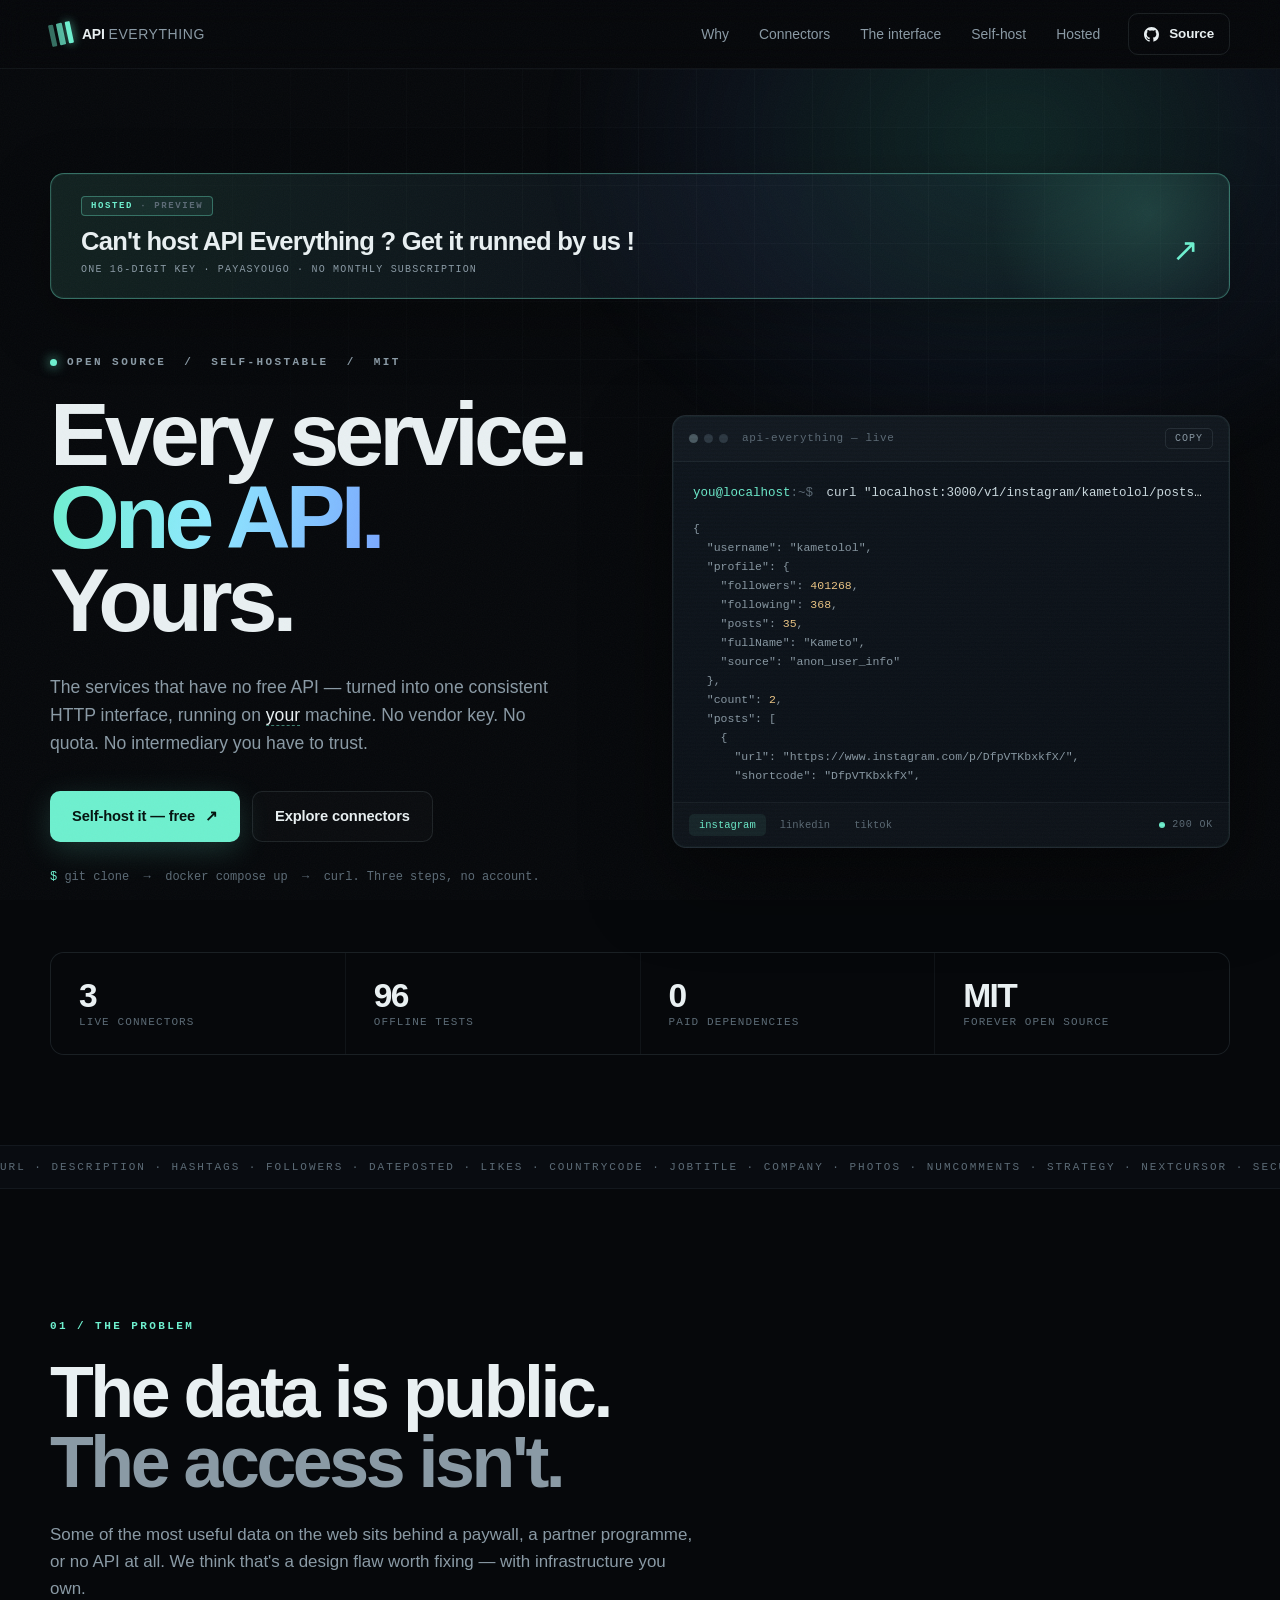
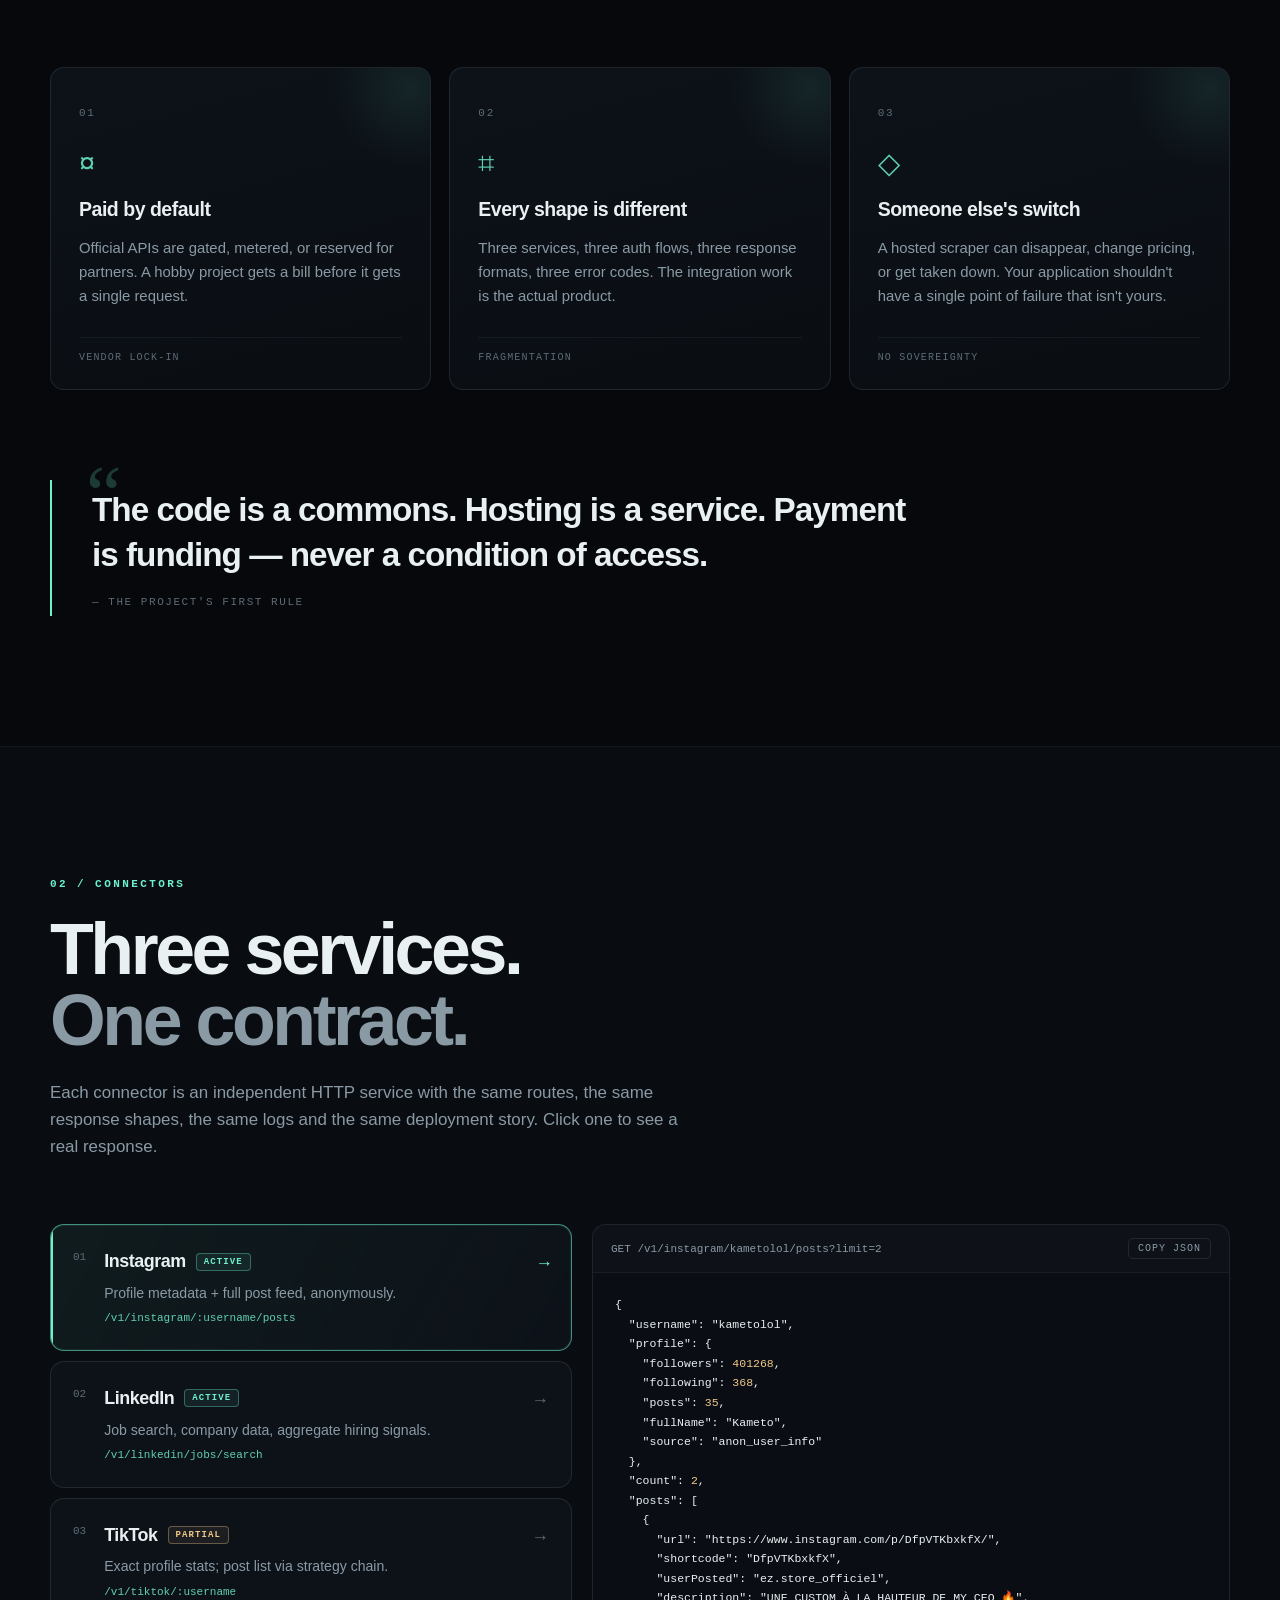
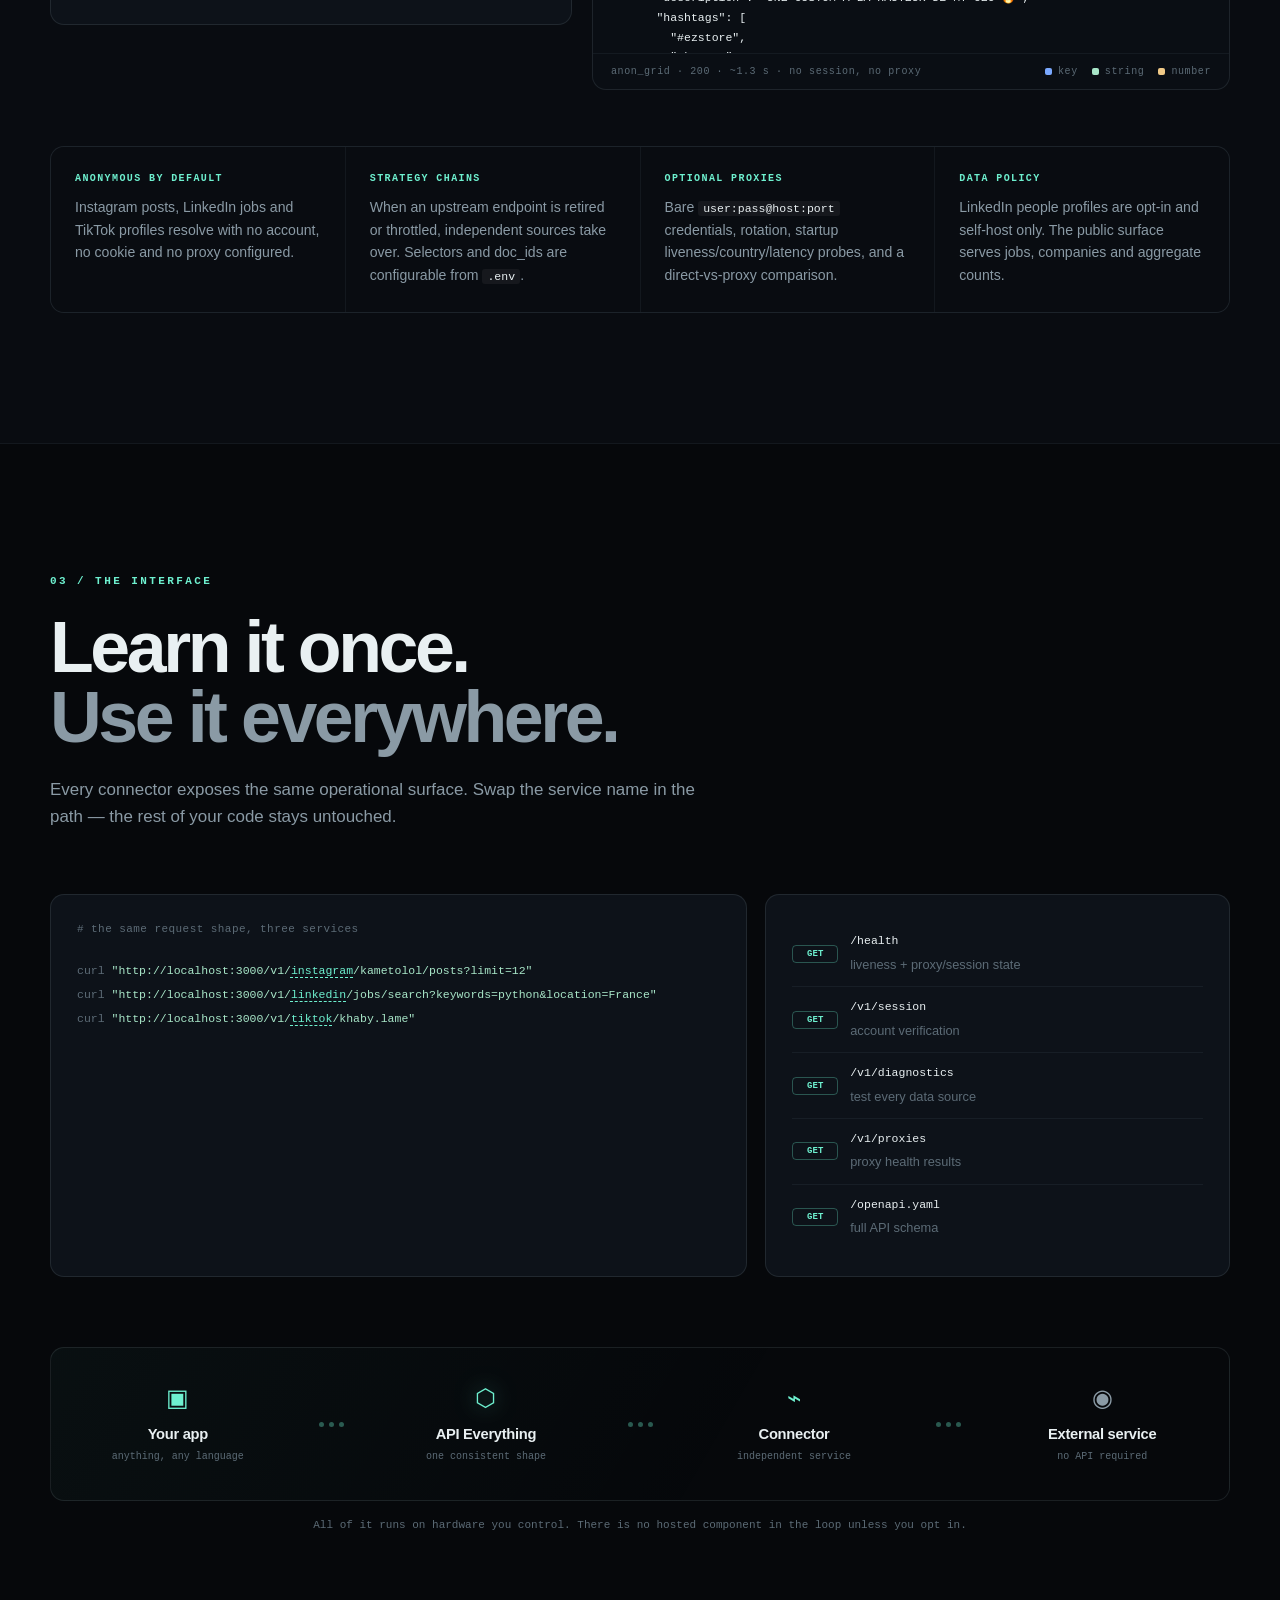
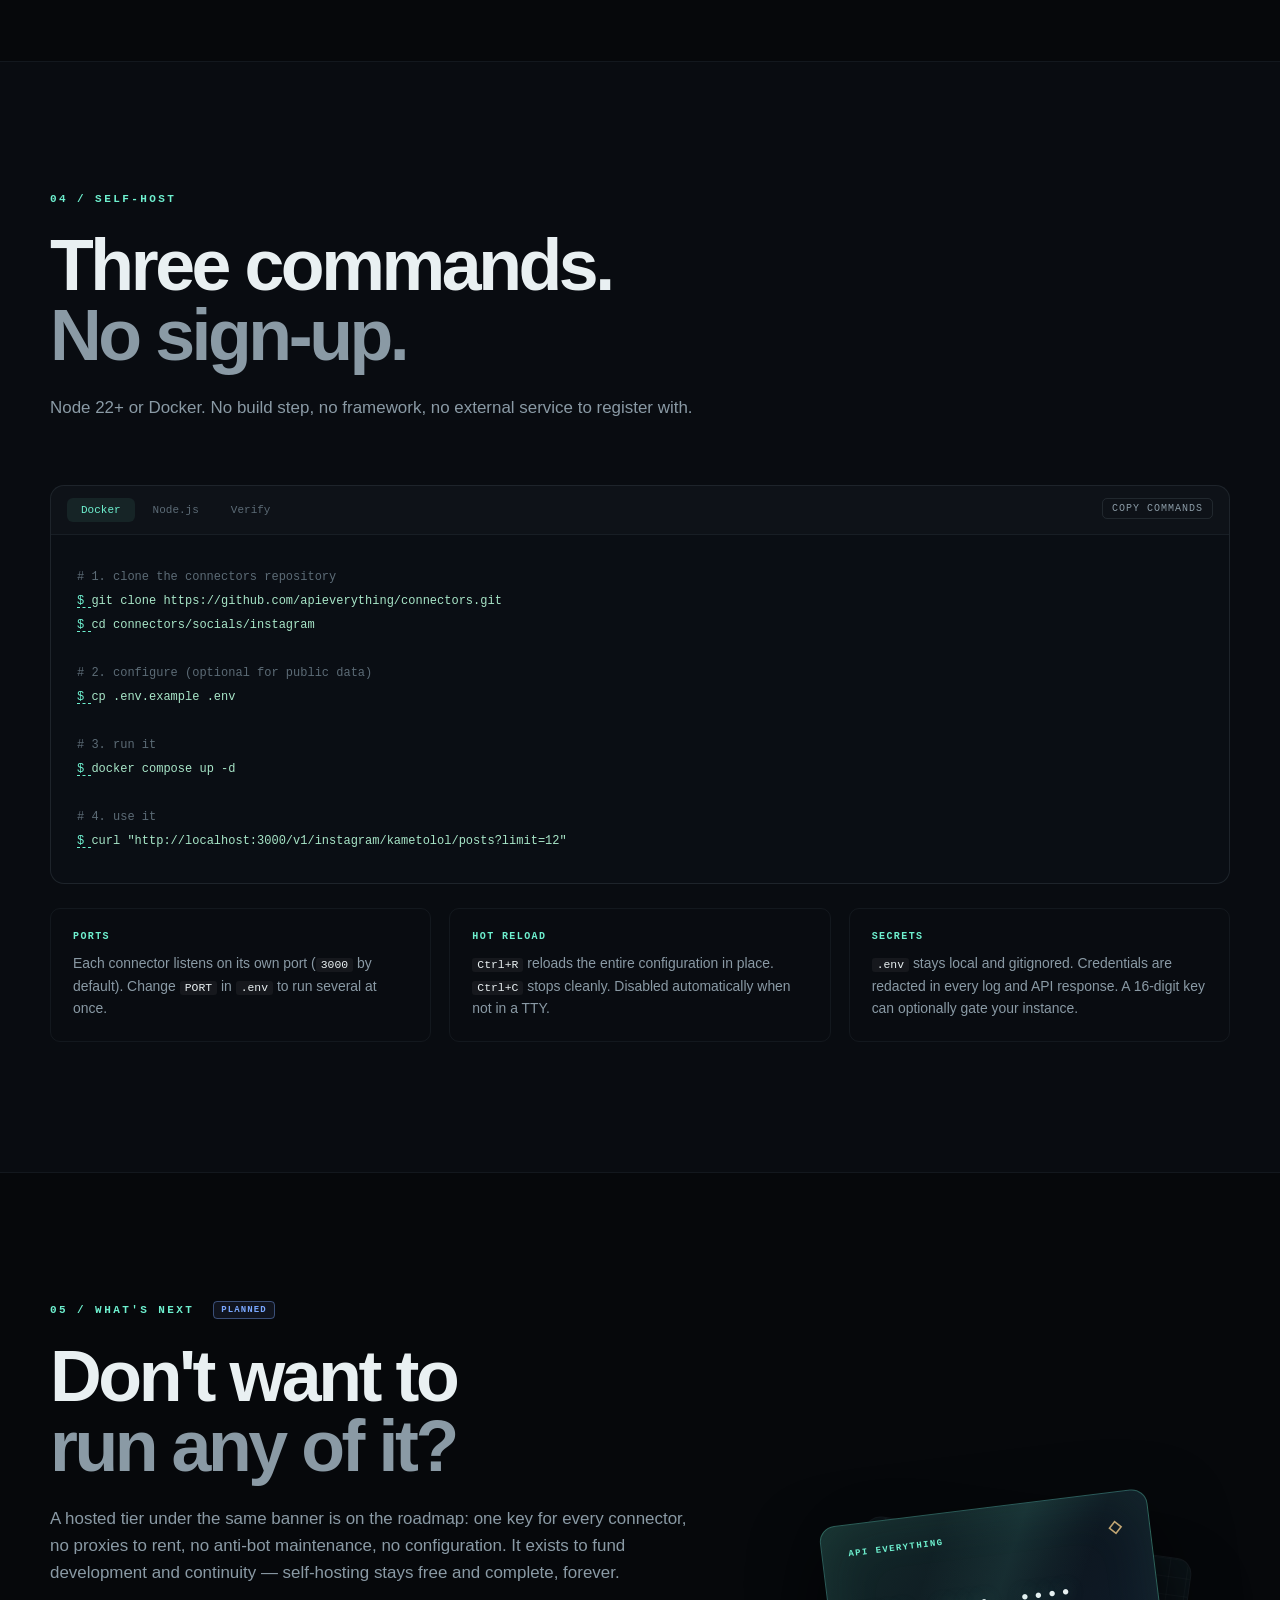
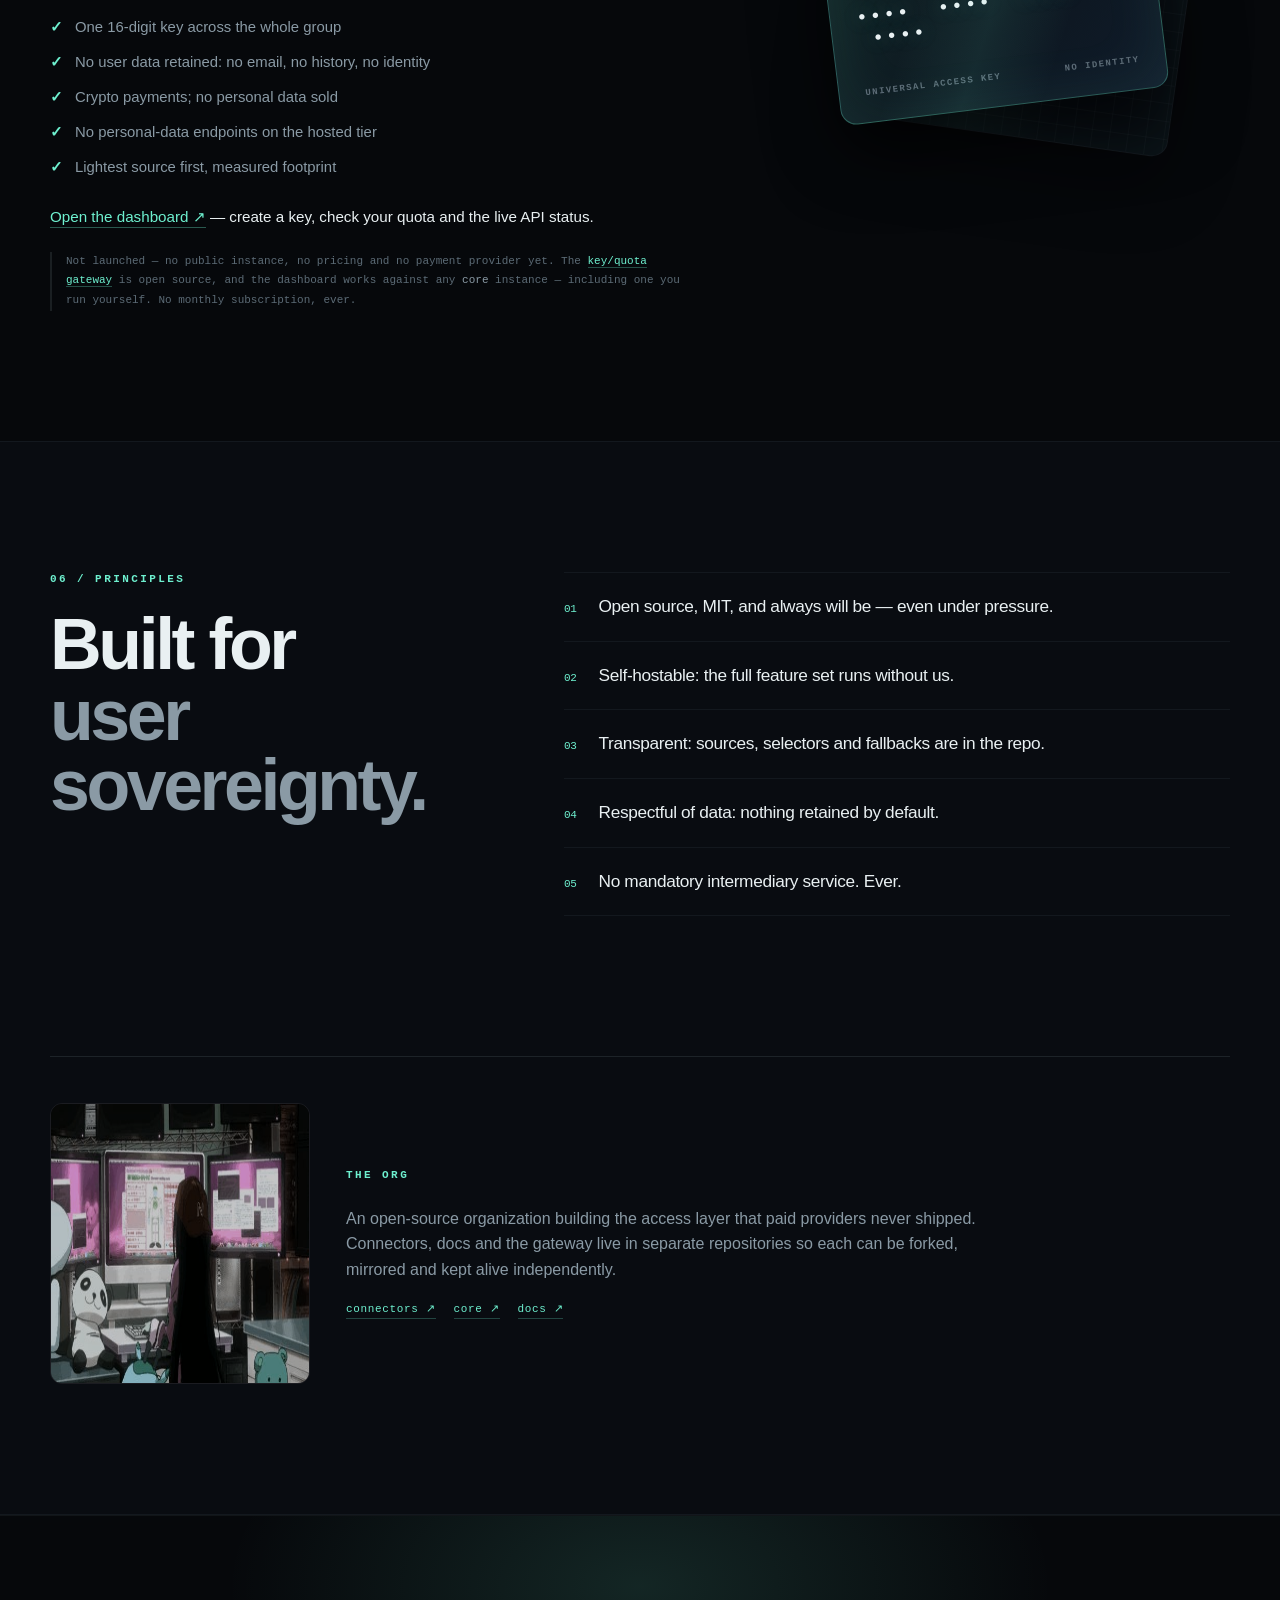
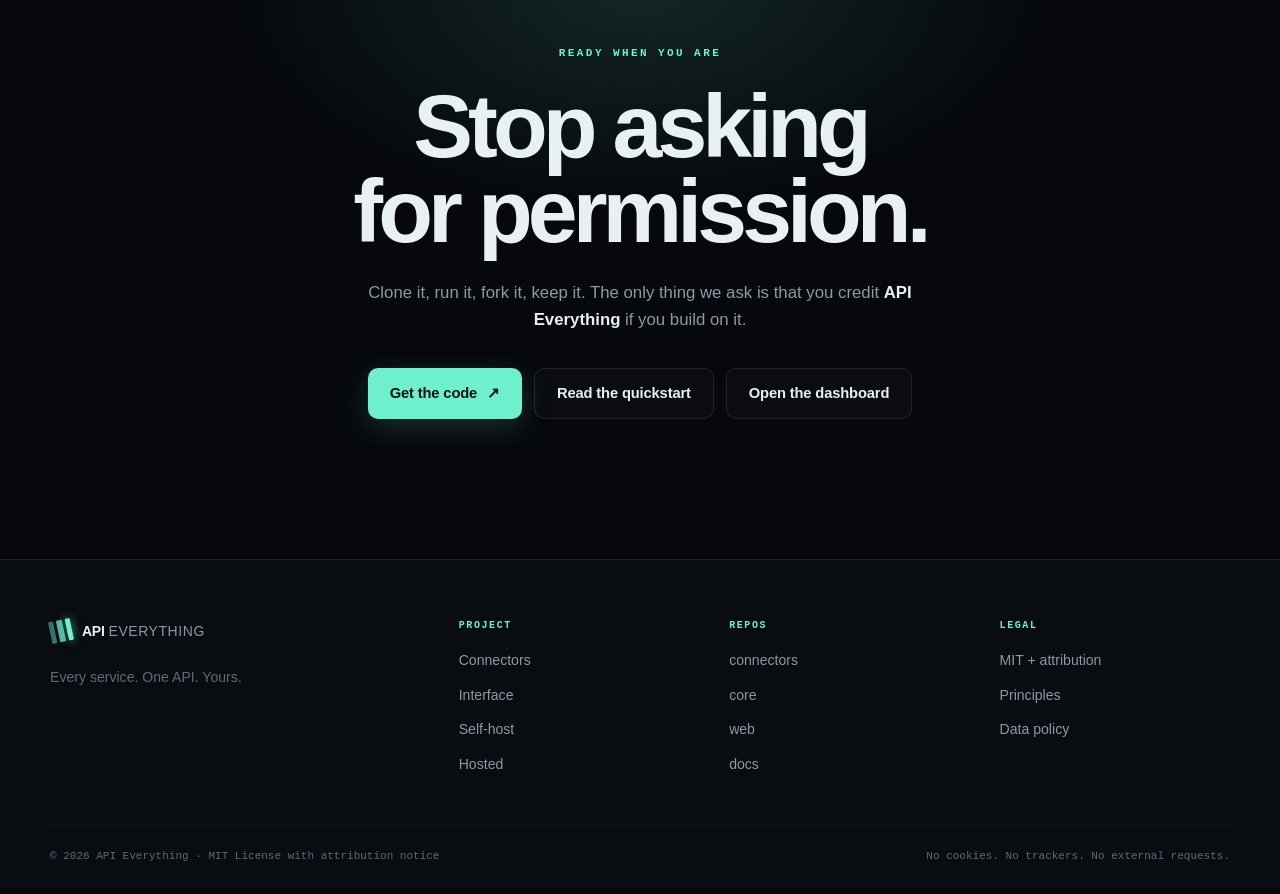
==== commit cded58a5: "feat(web): hosted hero CTA and PayAsYouGo dashboard - Primary CTA moved to a hero banner on the firs" ====
--- a/index.html
+++ b/index.html
@@ -47,6 +47,14 @@
 <section class="hero" id="top">
   <div class="hero__glow" aria-hidden="true"></div>
   <div class="hero__grid" aria-hidden="true"></div>
+  <div class="wrap">
+    <a class="hero-cta" href="app.html">
+      <span class="hero-cta__badge">HOSTED <em>· PREVIEW</em></span>
+      <span class="hero-cta__label">Can't host API Everything ? Get it runned by us !</span>
+      <span class="hero-cta__sub">One 16-digit key · PayAsYouGo · no monthly subscription</span>
+      <span class="hero-cta__arrow" aria-hidden="true">↗</span>
+    </a>
+  </div>
   <div class="wrap hero__inner">
     <div class="hero__copy">
       <p class="eyebrow reveal"><span class="dot"></span> OPEN SOURCE &nbsp;/&nbsp; SELF-HOSTABLE &nbsp;/&nbsp; MIT</p>
@@ -279,7 +287,8 @@
           <li><span aria-hidden="true">✓</span> No personal-data endpoints on the hosted tier</li>
           <li><span aria-hidden="true">✓</span> Lightest source first, measured footprint</li>
         </ul>
-        <p class="hosted__note">Not launched — no public instance, no pricing and no payment provider yet. The <a href="https://github.com/apieverything/core" target="_blank" rel="noopener noreferrer">key/quota gateway</a> is already open source; this remains a statement of intent, not a signup page.</p>
+        <p class="hosted__inline"><a href="app.html">Open the dashboard ↗</a> — create a key, check your quota and the live API status.</p>
+        <p class="hosted__note">Not launched — no public instance, no pricing and no payment provider yet. The <a href="https://github.com/apieverything/core" target="_blank" rel="noopener noreferrer">key/quota gateway</a> is open source, and the dashboard works against any <code>core</code> instance — including one you run yourself. No monthly subscription, ever.</p>
       </div>
       <div class="hosted__art" aria-hidden="true">
         <div class="keycard">
@@ -332,6 +341,7 @@
     <div class="hero__actions">
       <a class="btn btn--primary" href="https://github.com/apieverything/connectors" target="_blank" rel="noopener noreferrer">Get the code <span aria-hidden="true">↗</span></a>
       <a class="btn btn--line" href="#run">Read the quickstart</a>
+      <a class="btn btn--line" href="app.html">Open the dashboard</a>
     </div>
   </div>
 </section>
--- a/assets/styles.css
+++ b/assets/styles.css
@@ -23,6 +23,8 @@
 }
 
 * { box-sizing: border-box; }
+/* Author `display` rules override the UA [hidden] rule — make it explicit. */
+[hidden] { display: none !important; }
 html { scroll-behavior: smooth; scroll-padding-top: 96px; overflow-x: clip; -webkit-text-size-adjust: 100%; }
 body {
   margin: 0;
@@ -178,7 +180,7 @@
 .j-punc { color: var(--dim); }
 
 /* ---------- stats ---------- */
-.stats { display: grid; grid-template-columns: repeat(4, 1fr); gap: 1px; margin-top: 90px; background: var(--line-soft); border: 1px solid var(--line-soft); border-radius: var(--radius); overflow: hidden; }
+.stats { display: grid; grid-template-columns: repeat(4, 1fr); gap: 1px; margin-top: 44px; background: var(--line-soft); border: 1px solid var(--line-soft); border-radius: var(--radius); overflow: hidden; }
 .stat { background: var(--bg); padding: 26px 28px; display: flex; flex-direction: column; gap: 4px; }
 .stat strong { font-size: 2.1rem; font-weight: 700; letter-spacing: -.05em; line-height: 1; color: var(--text); }
 .stat__word { font-size: 1.7rem; letter-spacing: -.02em; }
@@ -297,9 +299,50 @@
 .hosted__list { list-style: none; margin: 30px 0 24px; padding: 0; display: grid; gap: 11px; }
 .hosted__list li { display: flex; gap: 12px; align-items: flex-start; color: var(--muted); font-size: .93rem; }
 .hosted__list li span { color: var(--accent); font-weight: 700; flex: none; }
-.hosted__note { font: 400 11px var(--mono); color: var(--dim); border-left: 2px solid var(--line); padding-left: 14px; margin: 0; }
+.hosted__note { font: 400 11px var(--mono); color: var(--dim); border-left: 2px solid var(--line); padding-left: 14px; margin: 22px 0 0; line-height: 1.8; }
 .hosted__note a { color: var(--accent); border-bottom: 1px solid rgba(110,240,207,.3); }
 .hosted__note a:hover { border-color: var(--accent); }
+.hosted__note code { font-size: 1em; color: var(--muted); }
+
+/* Hosted hero banner — the primary CTA, visible on the first screen. */
+.hero-cta {
+  position: relative; overflow: hidden;
+  display: grid; grid-template-columns: 1fr auto; gap: 3px 20px; align-items: center;
+  margin: 8px 0 56px; padding: 22px 30px; border-radius: 14px;
+  border: 1px solid rgba(110,240,207,.38);
+  background: linear-gradient(105deg, rgba(110,240,207,.11), rgba(122,168,255,.055) 55%, rgba(110,240,207,.02));
+  box-shadow: 0 20px 60px rgba(0,0,0,.35), 0 0 0 1px rgba(110,240,207,.05) inset;
+  transition: transform .25s ease, border-color .25s ease, box-shadow .25s ease;
+}
+.hero-cta::after {
+  content: ""; position: absolute; right: -80px; top: -120px; width: 320px; height: 320px;
+  background: radial-gradient(circle, rgba(110,240,207,.16), transparent 70%); pointer-events: none;
+}
+.hero-cta:hover { transform: translateY(-4px); border-color: var(--accent); box-shadow: 0 26px 70px rgba(110,240,207,.16); }
+.hero-cta__badge {
+  grid-column: 1 / -1; justify-self: start;
+  font: 600 9px var(--mono); letter-spacing: .18em; color: var(--accent);
+  border: 1px solid rgba(110,240,207,.35); background: rgba(110,240,207,.07);
+  padding: 4px 9px; border-radius: 4px; margin-bottom: 6px;
+}
+.hero-cta__badge em { font-style: normal; color: var(--dim); }
+.hero-cta__label { grid-column: 1; font-size: clamp(1.1rem, 2.2vw, 1.6rem); font-weight: 700; letter-spacing: -.03em; line-height: 1.25; }
+.hero-cta__sub { grid-column: 1; font: 500 10px var(--mono); letter-spacing: .12em; text-transform: uppercase; color: var(--muted); }
+.hero-cta__arrow { grid-column: 2; grid-row: 2 / 4; font-size: 2rem; color: var(--accent); align-self: center; transition: transform .25s ease; }
+.hero-cta:hover .hero-cta__arrow { transform: translate(4px, -4px); }
+
+.hosted__inline { margin: 26px 0 0; font-size: .95rem; }
+.hosted__inline a { color: var(--accent); border-bottom: 1px solid rgba(110,240,207,.35); padding-bottom: 2px; }
+.hosted__inline a:hover { border-color: var(--accent); }
+
+@media (max-width: 620px) {
+  .hero-cta { padding: 18px 20px; margin: 8px 0 40px; }
+  .hero-cta__arrow { font-size: 1.5rem; }
+}
+@media (max-width: 420px) {
+  .hero-cta { grid-template-columns: 1fr; }
+  .hero-cta__arrow { grid-column: 1; grid-row: auto; justify-self: end; font-size: 1.3rem; }
+}
 .hosted__art { position: relative; height: 320px; display: grid; place-items: center; }
 .keycard {
   width: 330px; height: 200px; border-radius: 16px; padding: 24px 26px;
--- a/assets/styles.css
+++ b/assets/styles.css
@@ -23,6 +23,8 @@
 }
 
 * { box-sizing: border-box; }
+/* Author `display` rules override the UA [hidden] rule — make it explicit. */
+[hidden] { display: none !important; }
 html { scroll-behavior: smooth; scroll-padding-top: 96px; overflow-x: clip; -webkit-text-size-adjust: 100%; }
 body {
   margin: 0;
@@ -178,7 +180,7 @@
 .j-punc { color: var(--dim); }
 
 /* ---------- stats ---------- */
-.stats { display: grid; grid-template-columns: repeat(4, 1fr); gap: 1px; margin-top: 90px; background: var(--line-soft); border: 1px solid var(--line-soft); border-radius: var(--radius); overflow: hidden; }
+.stats { display: grid; grid-template-columns: repeat(4, 1fr); gap: 1px; margin-top: 44px; background: var(--line-soft); border: 1px solid var(--line-soft); border-radius: var(--radius); overflow: hidden; }
 .stat { background: var(--bg); padding: 26px 28px; display: flex; flex-direction: column; gap: 4px; }
 .stat strong { font-size: 2.1rem; font-weight: 700; letter-spacing: -.05em; line-height: 1; color: var(--text); }
 .stat__word { font-size: 1.7rem; letter-spacing: -.02em; }
@@ -297,9 +299,50 @@
 .hosted__list { list-style: none; margin: 30px 0 24px; padding: 0; display: grid; gap: 11px; }
 .hosted__list li { display: flex; gap: 12px; align-items: flex-start; color: var(--muted); font-size: .93rem; }
 .hosted__list li span { color: var(--accent); font-weight: 700; flex: none; }
-.hosted__note { font: 400 11px var(--mono); color: var(--dim); border-left: 2px solid var(--line); padding-left: 14px; margin: 0; }
+.hosted__note { font: 400 11px var(--mono); color: var(--dim); border-left: 2px solid var(--line); padding-left: 14px; margin: 22px 0 0; line-height: 1.8; }
 .hosted__note a { color: var(--accent); border-bottom: 1px solid rgba(110,240,207,.3); }
 .hosted__note a:hover { border-color: var(--accent); }
+.hosted__note code { font-size: 1em; color: var(--muted); }
+
+/* Hosted hero banner — the primary CTA, visible on the first screen. */
+.hero-cta {
+  position: relative; overflow: hidden;
+  display: grid; grid-template-columns: 1fr auto; gap: 3px 20px; align-items: center;
+  margin: 8px 0 56px; padding: 22px 30px; border-radius: 14px;
+  border: 1px solid rgba(110,240,207,.38);
+  background: linear-gradient(105deg, rgba(110,240,207,.11), rgba(122,168,255,.055) 55%, rgba(110,240,207,.02));
+  box-shadow: 0 20px 60px rgba(0,0,0,.35), 0 0 0 1px rgba(110,240,207,.05) inset;
+  transition: transform .25s ease, border-color .25s ease, box-shadow .25s ease;
+}
+.hero-cta::after {
+  content: ""; position: absolute; right: -80px; top: -120px; width: 320px; height: 320px;
+  background: radial-gradient(circle, rgba(110,240,207,.16), transparent 70%); pointer-events: none;
+}
+.hero-cta:hover { transform: translateY(-4px); border-color: var(--accent); box-shadow: 0 26px 70px rgba(110,240,207,.16); }
+.hero-cta__badge {
+  grid-column: 1 / -1; justify-self: start;
+  font: 600 9px var(--mono); letter-spacing: .18em; color: var(--accent);
+  border: 1px solid rgba(110,240,207,.35); background: rgba(110,240,207,.07);
+  padding: 4px 9px; border-radius: 4px; margin-bottom: 6px;
+}
+.hero-cta__badge em { font-style: normal; color: var(--dim); }
+.hero-cta__label { grid-column: 1; font-size: clamp(1.1rem, 2.2vw, 1.6rem); font-weight: 700; letter-spacing: -.03em; line-height: 1.25; }
+.hero-cta__sub { grid-column: 1; font: 500 10px var(--mono); letter-spacing: .12em; text-transform: uppercase; color: var(--muted); }
+.hero-cta__arrow { grid-column: 2; grid-row: 2 / 4; font-size: 2rem; color: var(--accent); align-self: center; transition: transform .25s ease; }
+.hero-cta:hover .hero-cta__arrow { transform: translate(4px, -4px); }
+
+.hosted__inline { margin: 26px 0 0; font-size: .95rem; }
+.hosted__inline a { color: var(--accent); border-bottom: 1px solid rgba(110,240,207,.35); padding-bottom: 2px; }
+.hosted__inline a:hover { border-color: var(--accent); }
+
+@media (max-width: 620px) {
+  .hero-cta { padding: 18px 20px; margin: 8px 0 40px; }
+  .hero-cta__arrow { font-size: 1.5rem; }
+}
+@media (max-width: 420px) {
+  .hero-cta { grid-template-columns: 1fr; }
+  .hero-cta__arrow { grid-column: 1; grid-row: auto; justify-self: end; font-size: 1.3rem; }
+}
 .hosted__art { position: relative; height: 320px; display: grid; place-items: center; }
 .keycard {
   width: 330px; height: 200px; border-radius: 16px; padding: 24px 26px;
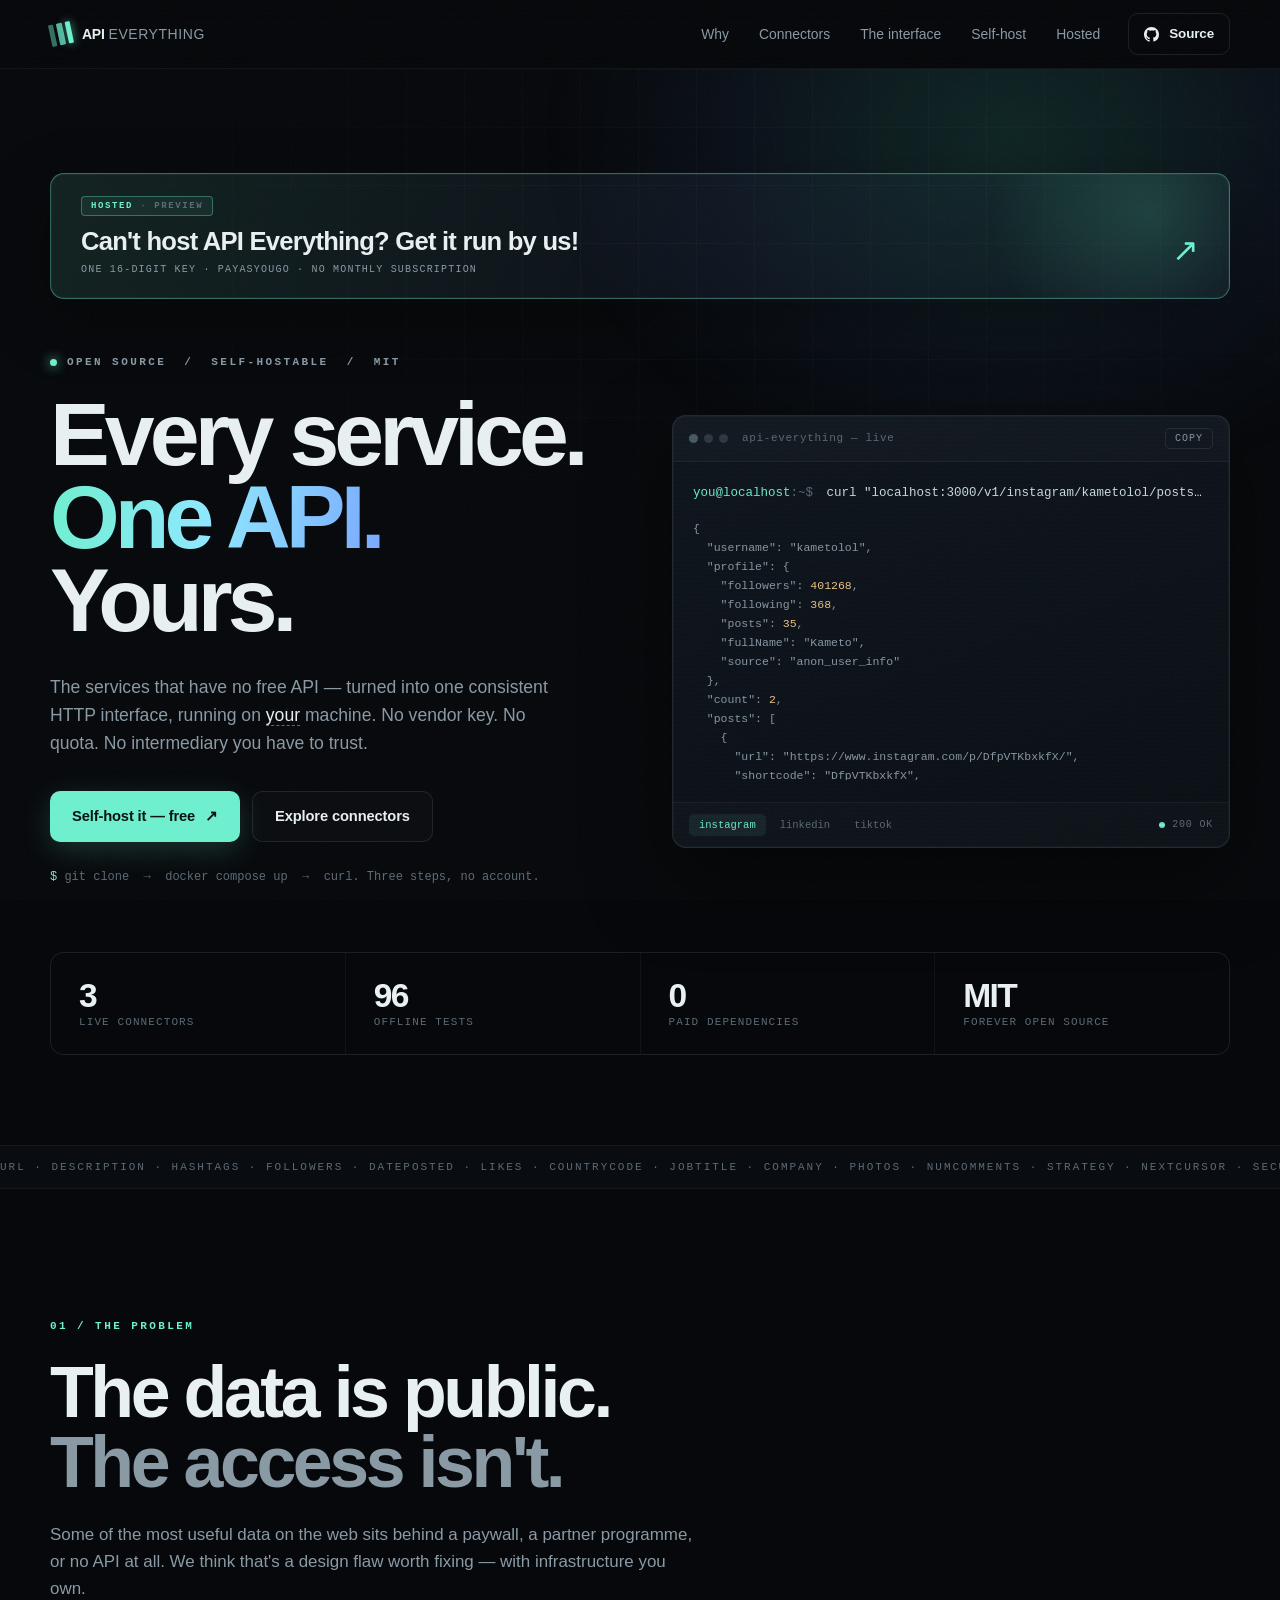
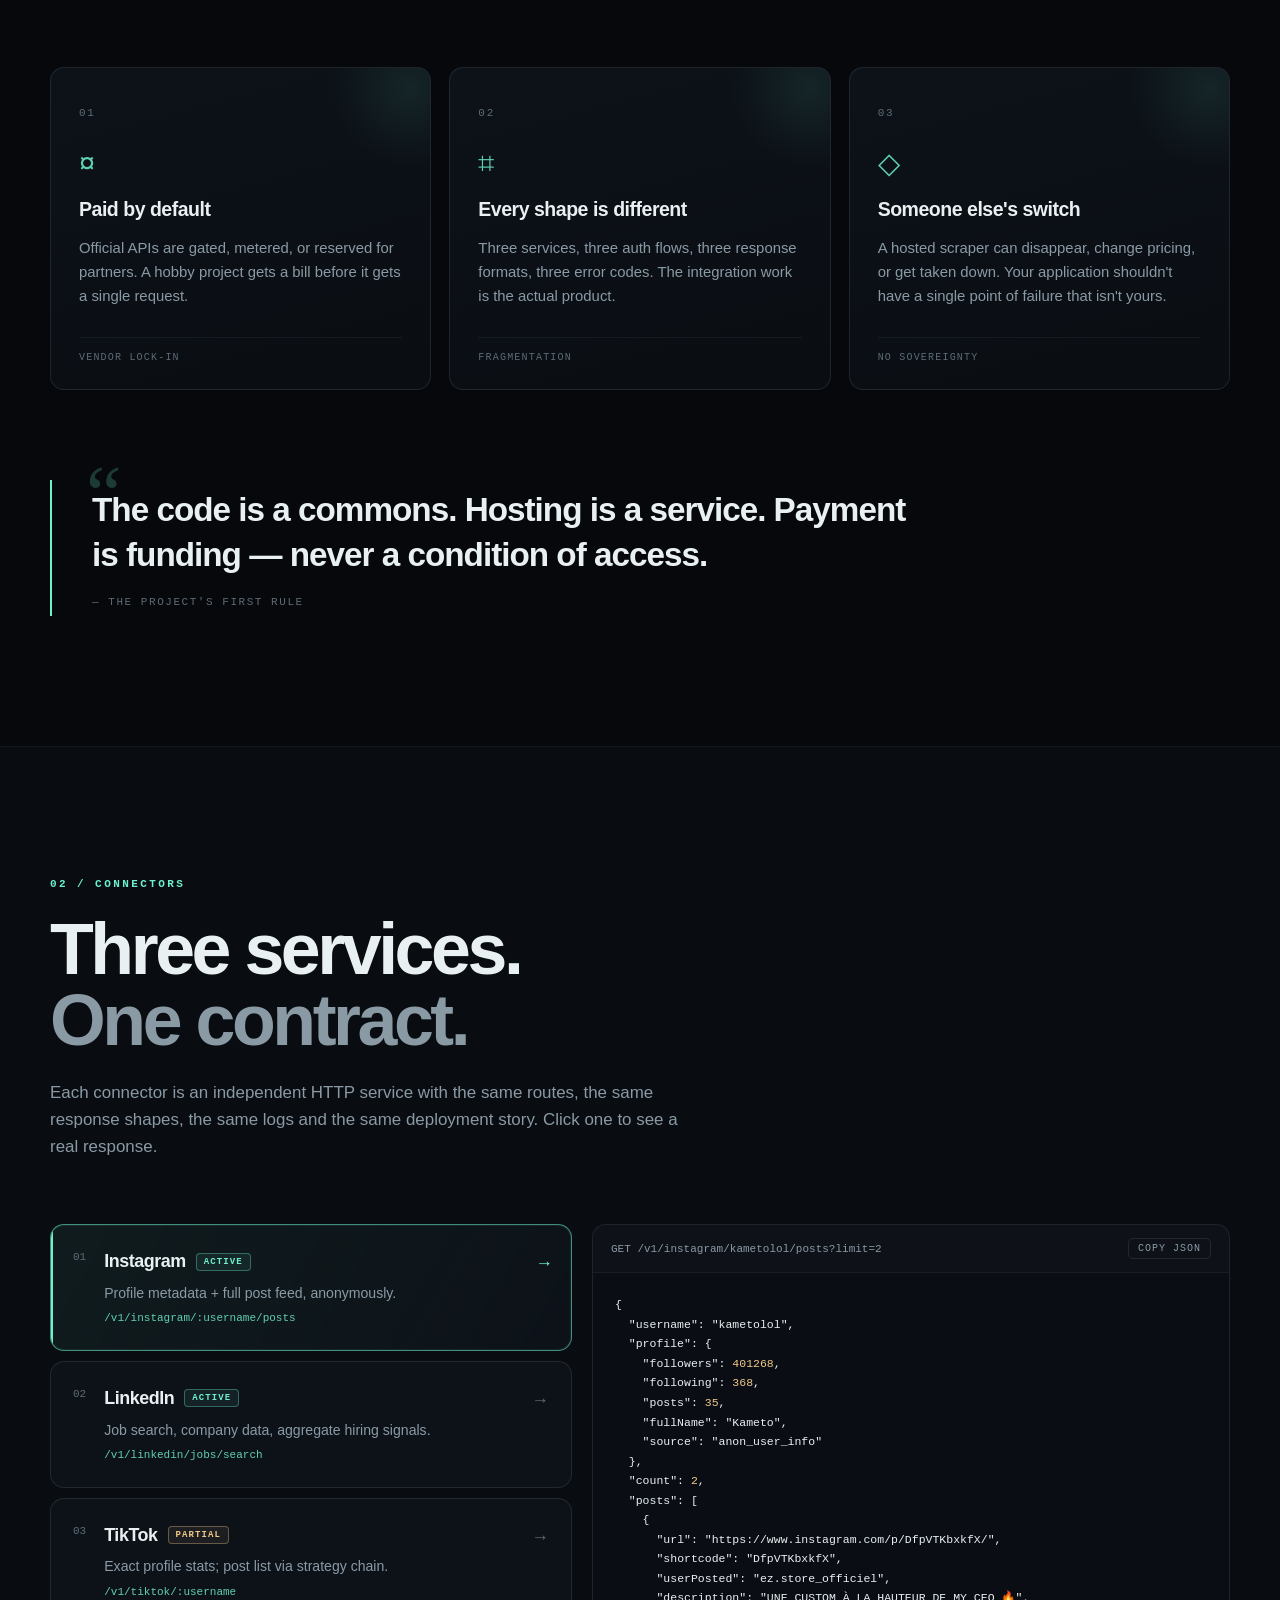
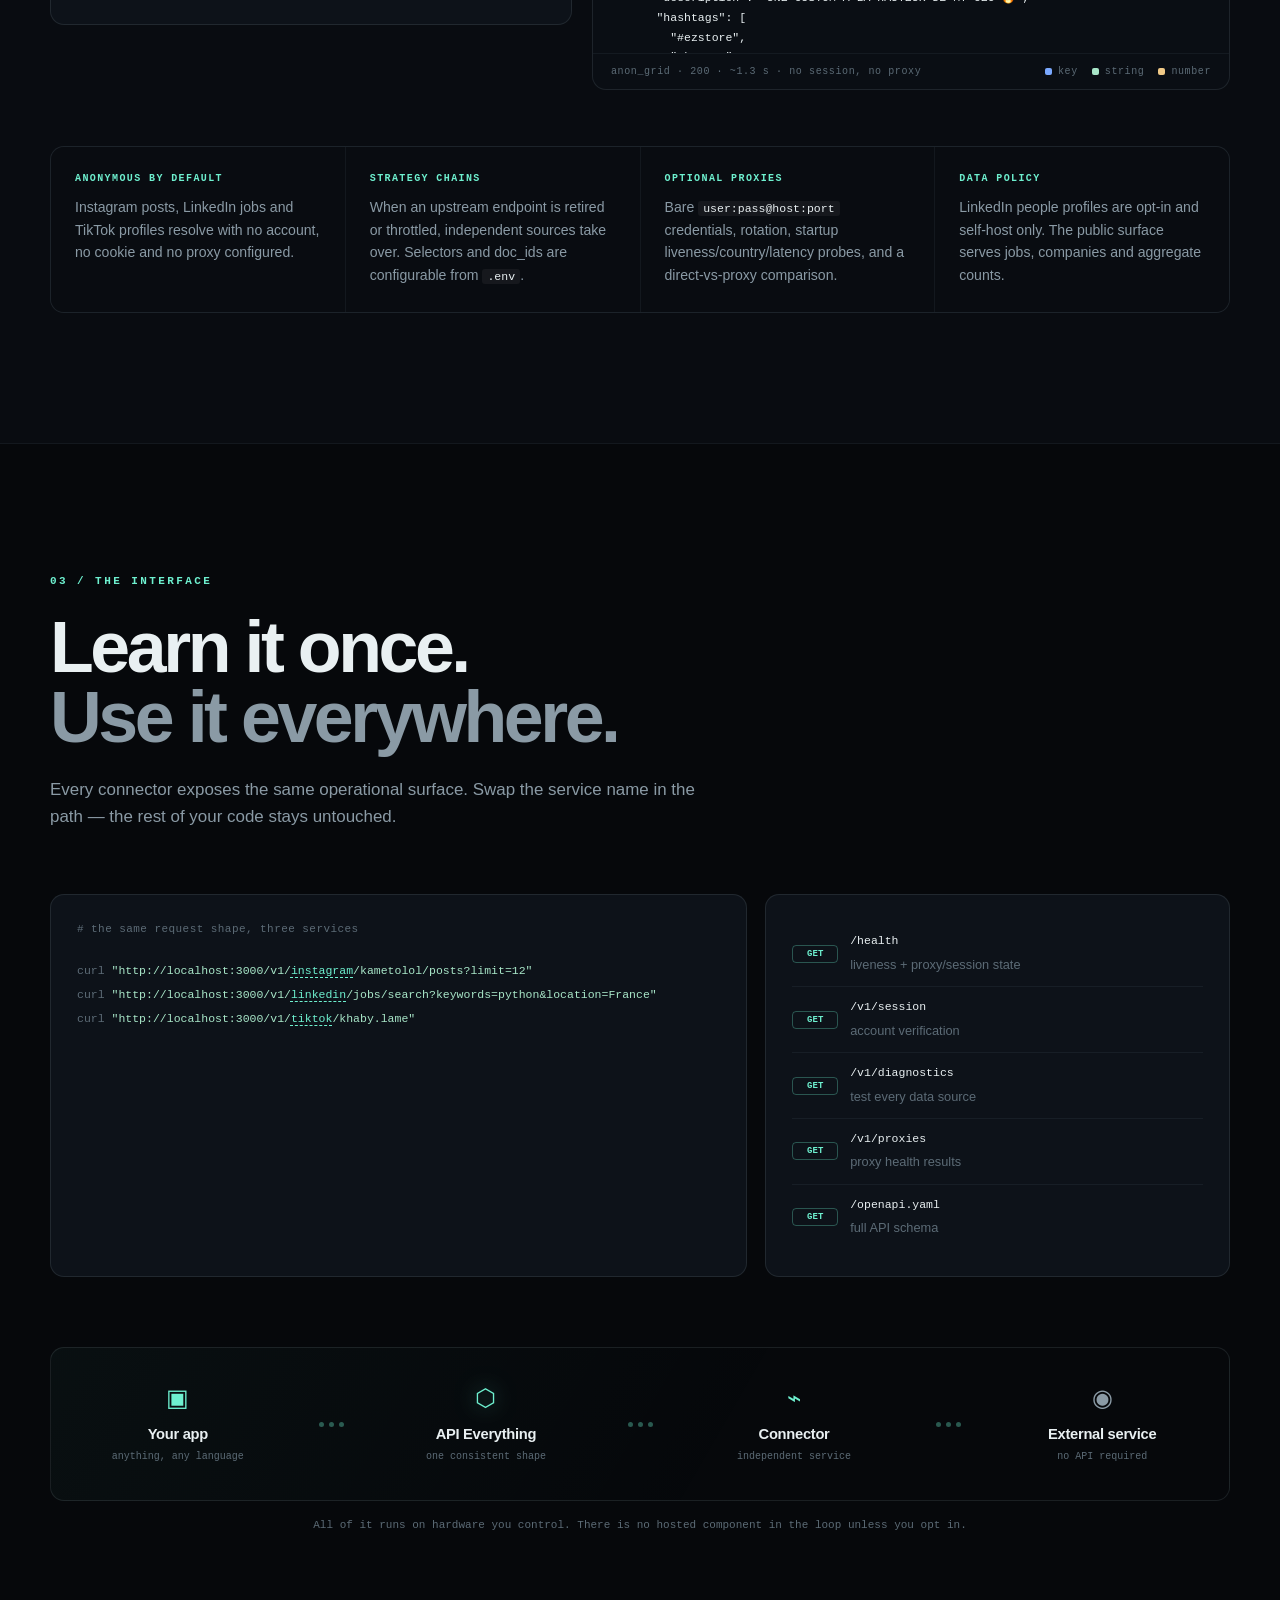
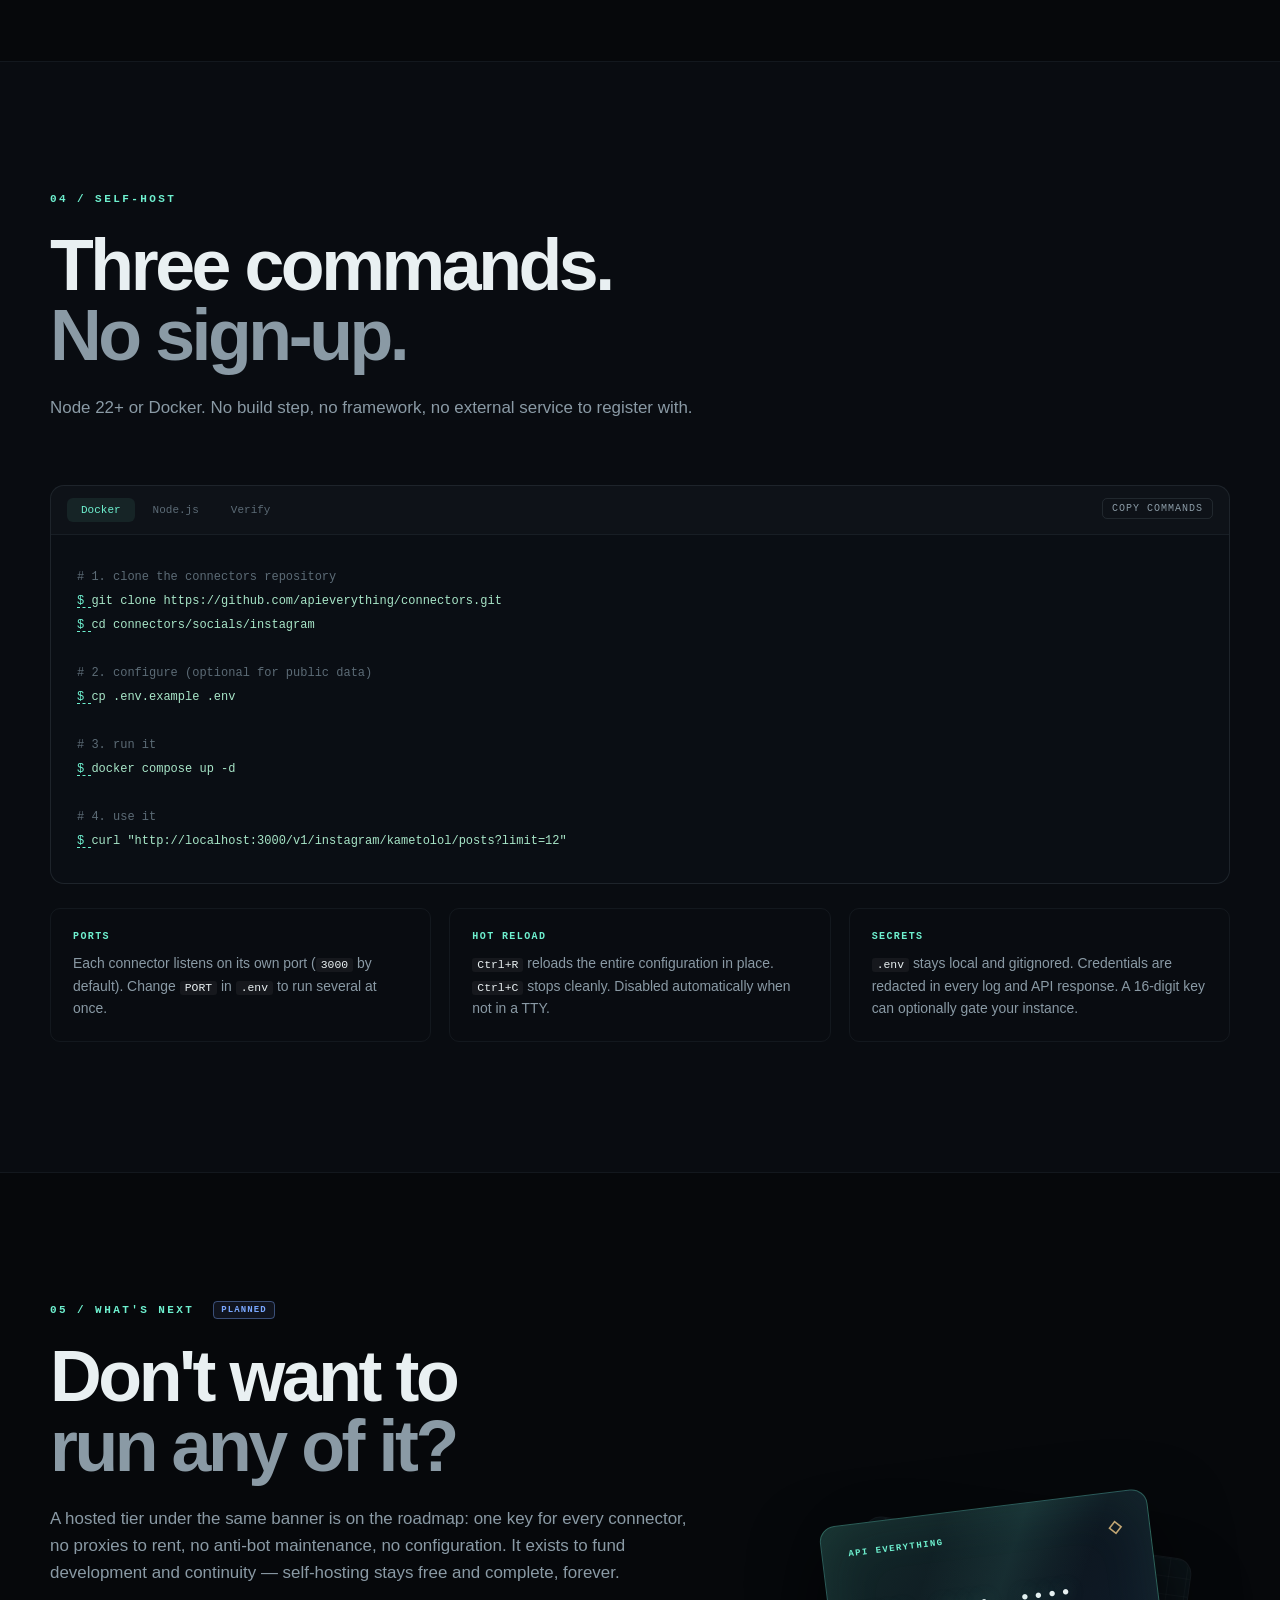
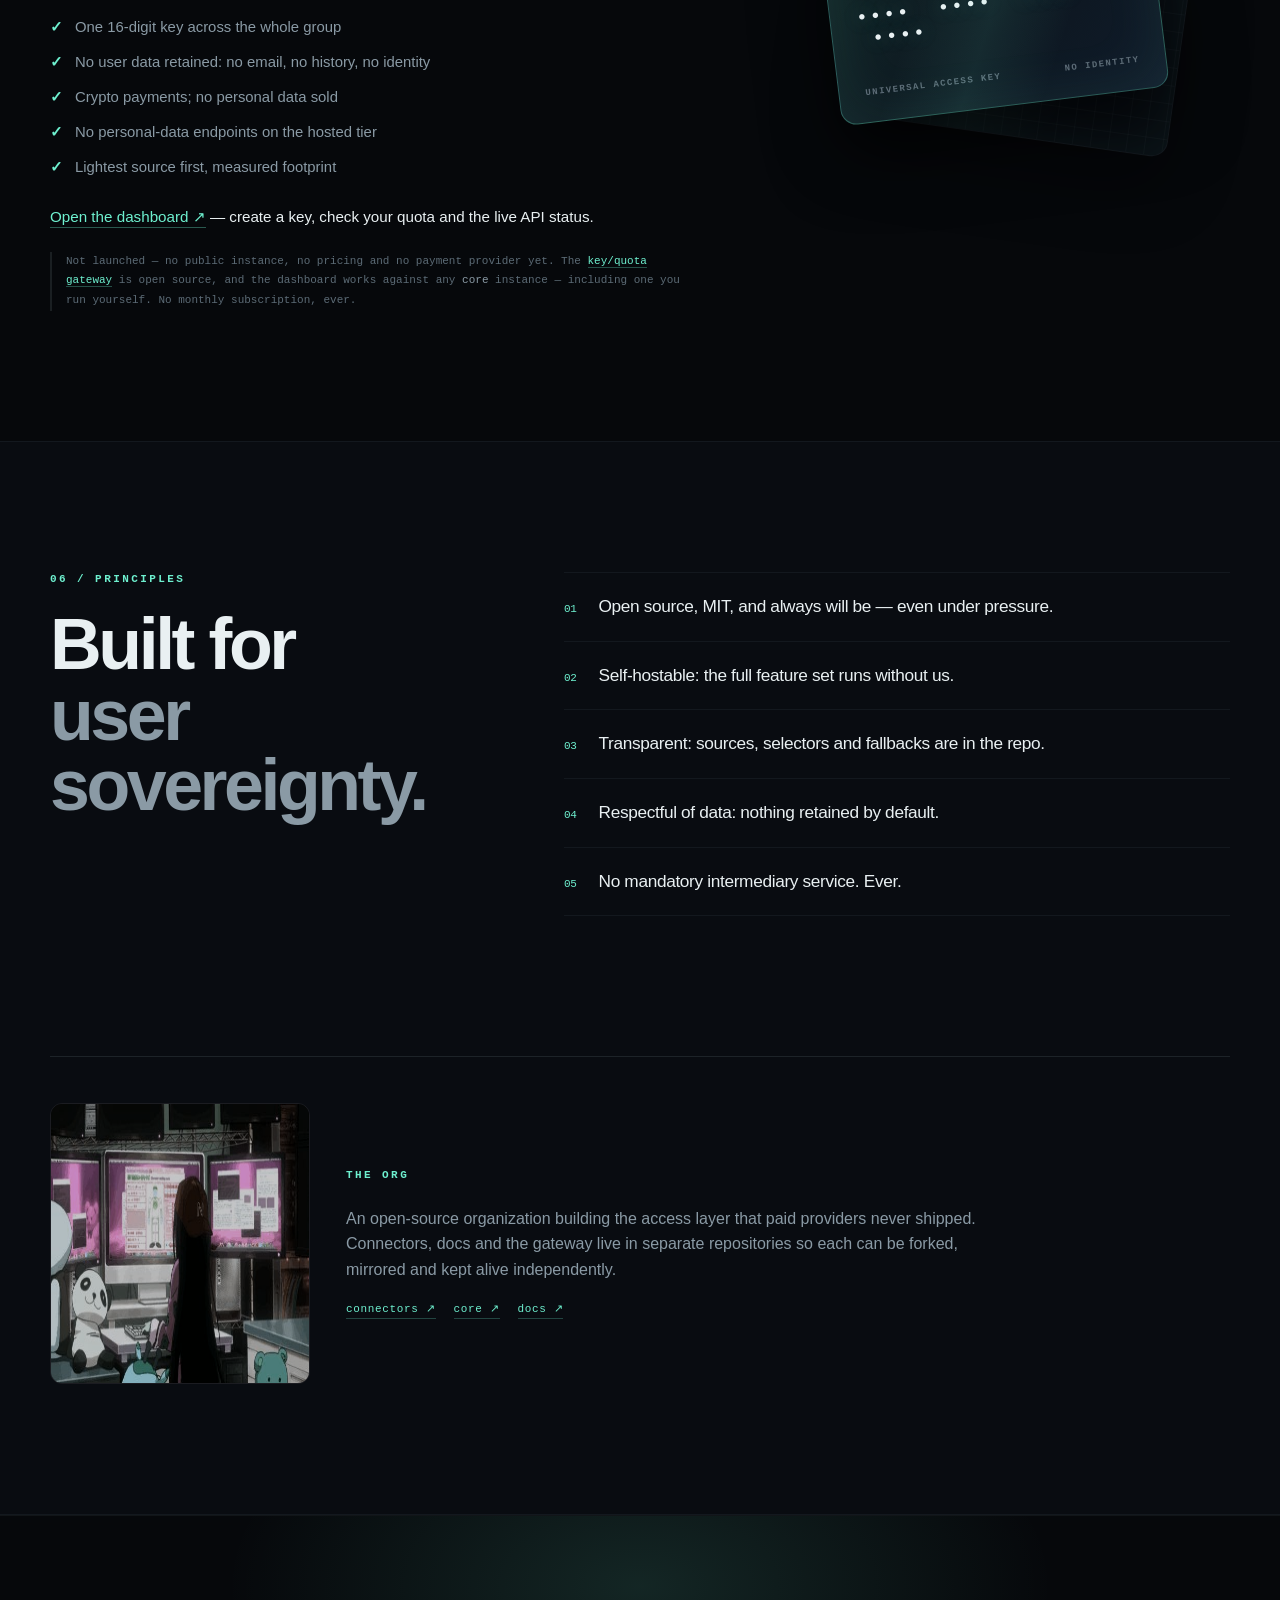
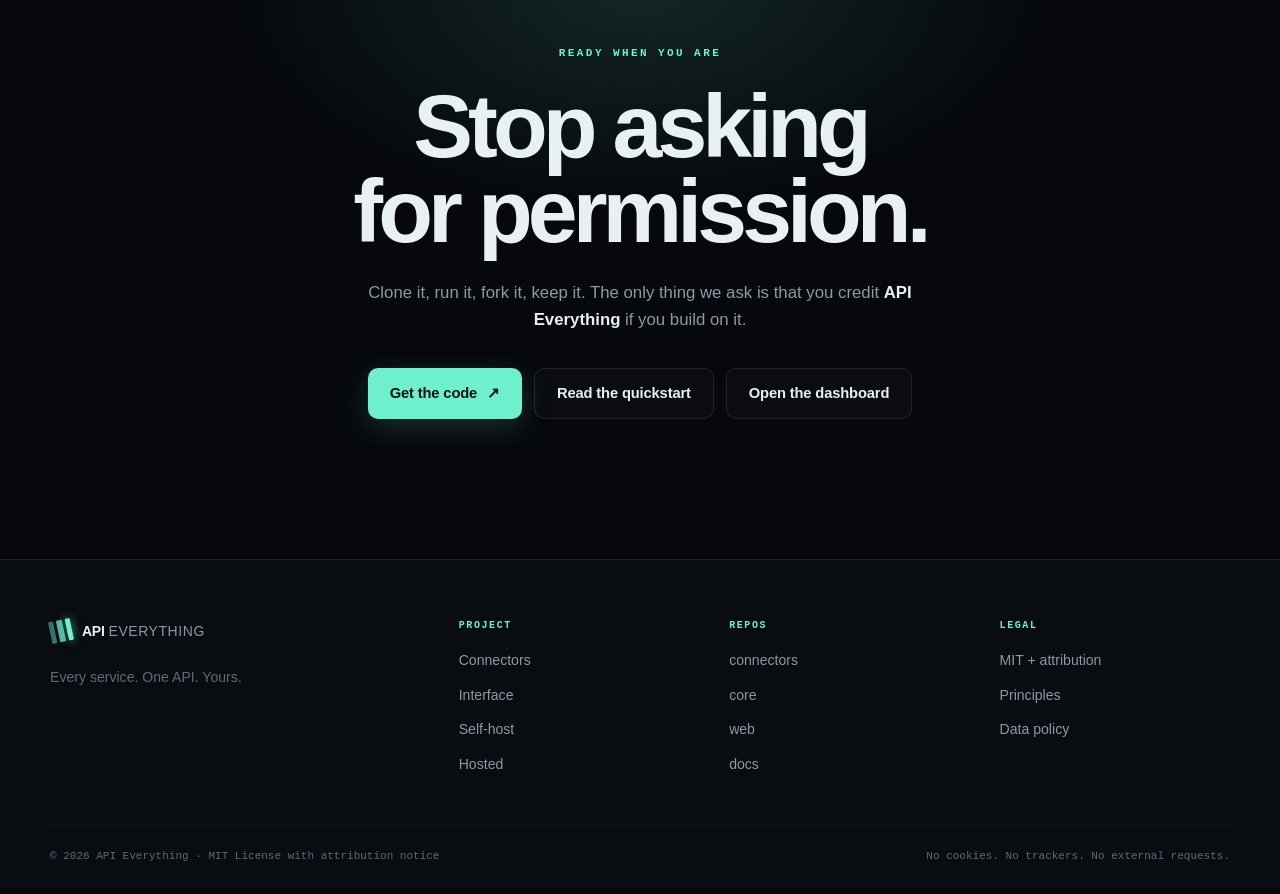
==== commit ae59da1a: "ci + fix: ship app.html in the image, correct CTA wording - Dockerfile now copies app.html (the dash" ====
--- a/index.html
+++ b/index.html
@@ -50,7 +50,7 @@
   <div class="wrap">
     <a class="hero-cta" href="app.html">
       <span class="hero-cta__badge">HOSTED <em>· PREVIEW</em></span>
-      <span class="hero-cta__label">Can't host API Everything ? Get it runned by us !</span>
+      <span class="hero-cta__label">Can't host API Everything? Get it run by us!</span>
       <span class="hero-cta__sub">One 16-digit key · PayAsYouGo · no monthly subscription</span>
       <span class="hero-cta__arrow" aria-hidden="true">↗</span>
     </a>
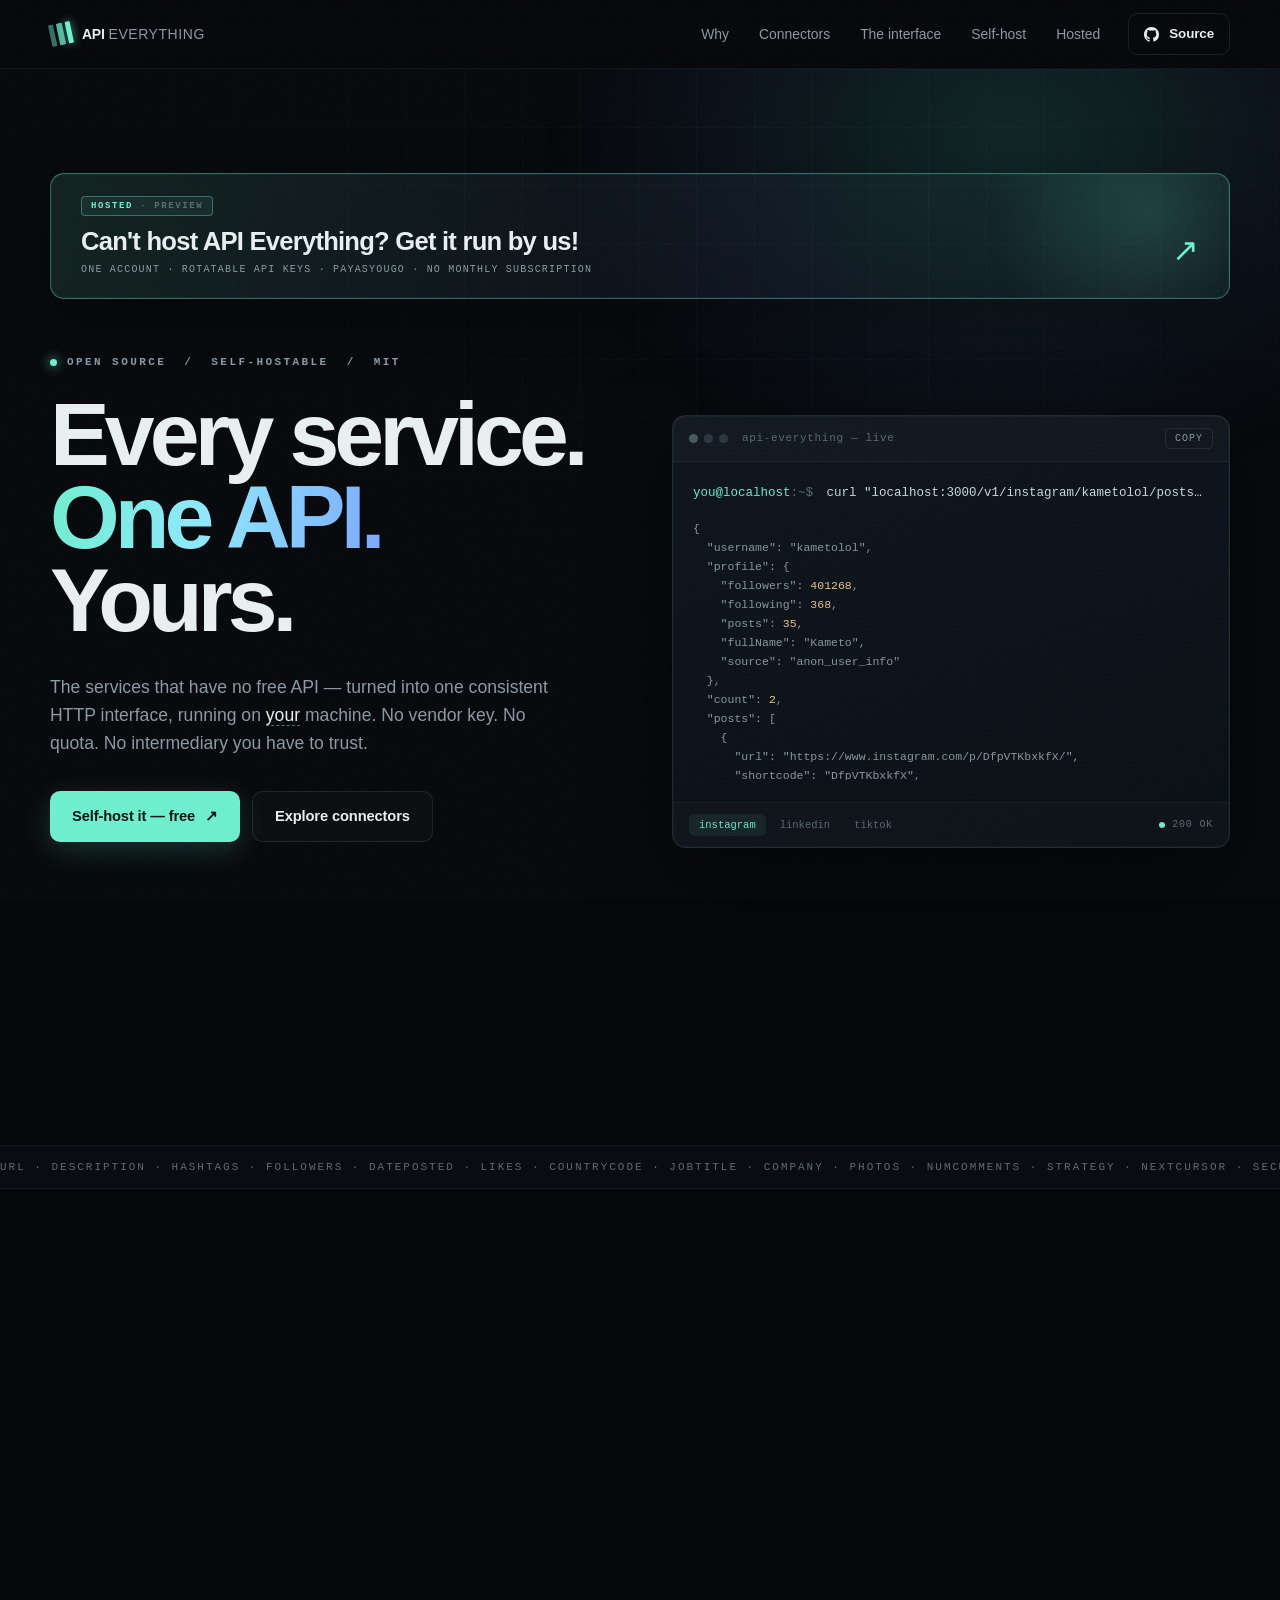
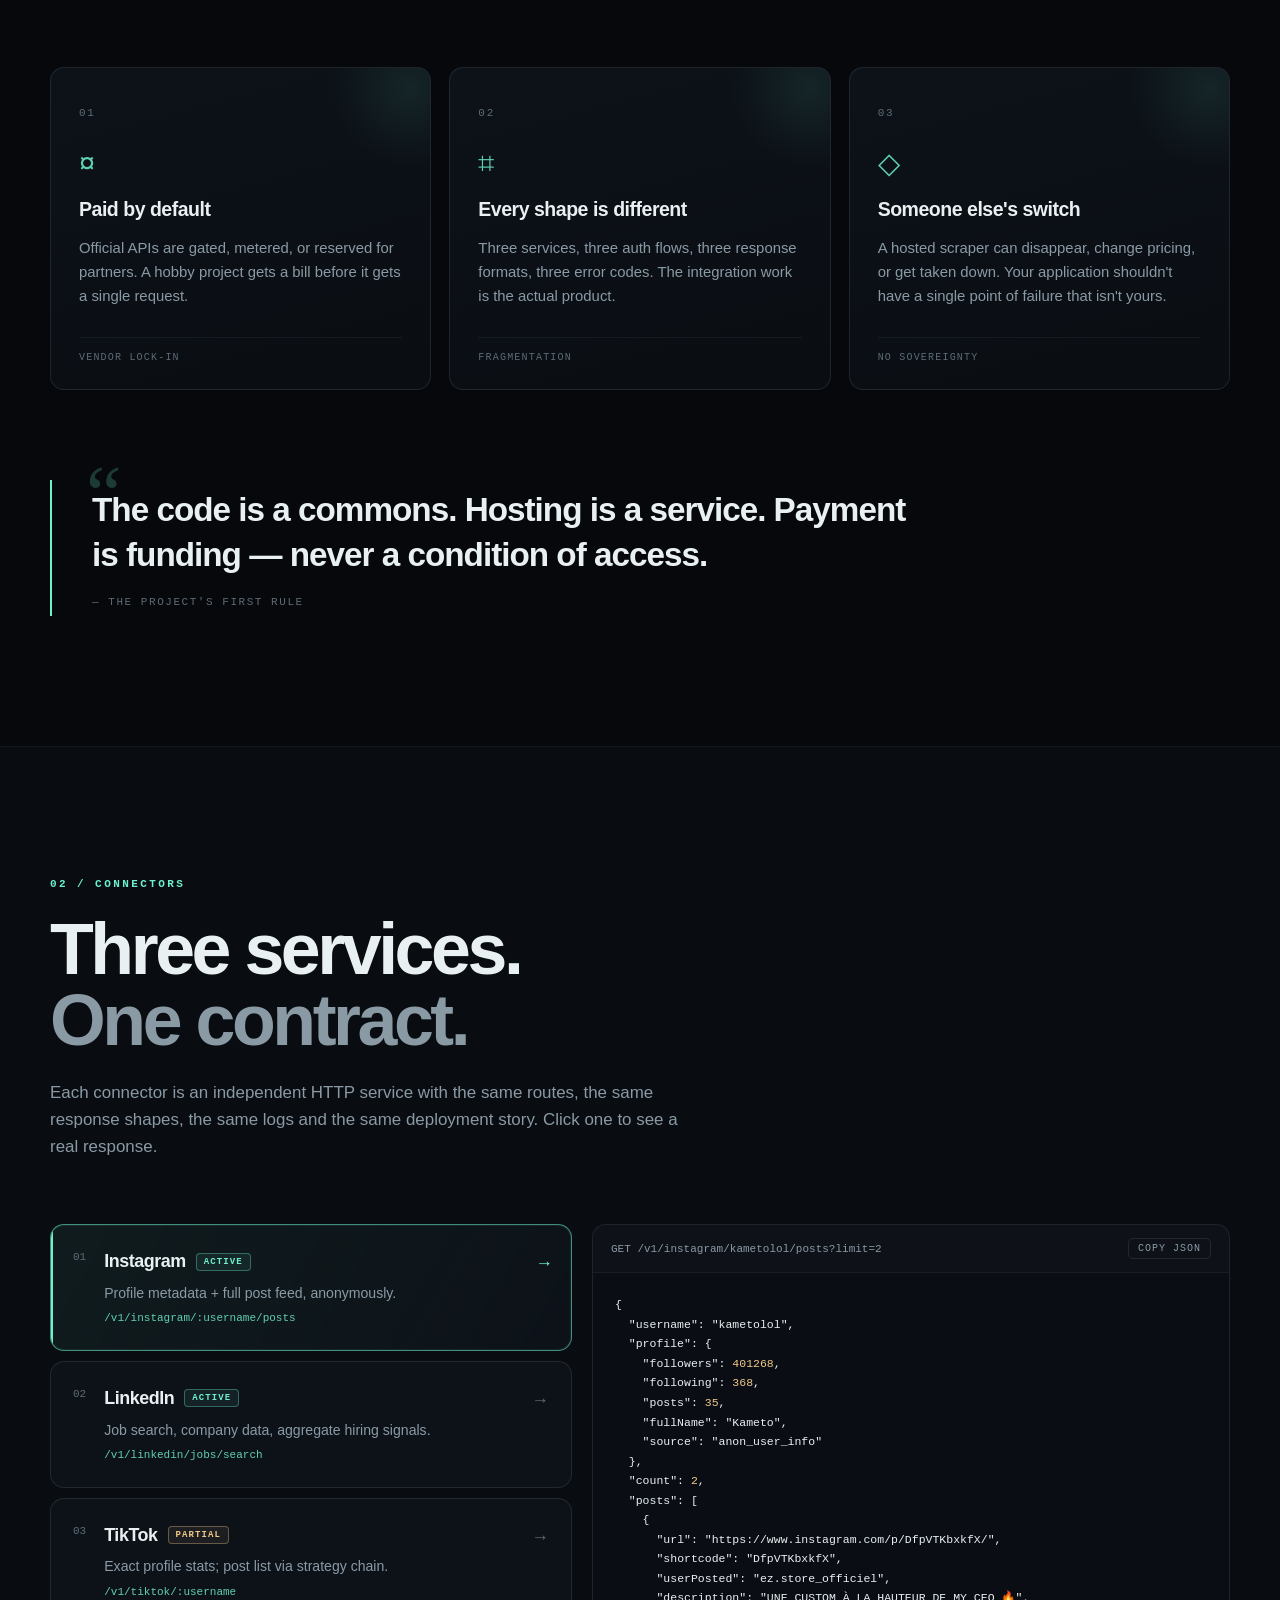
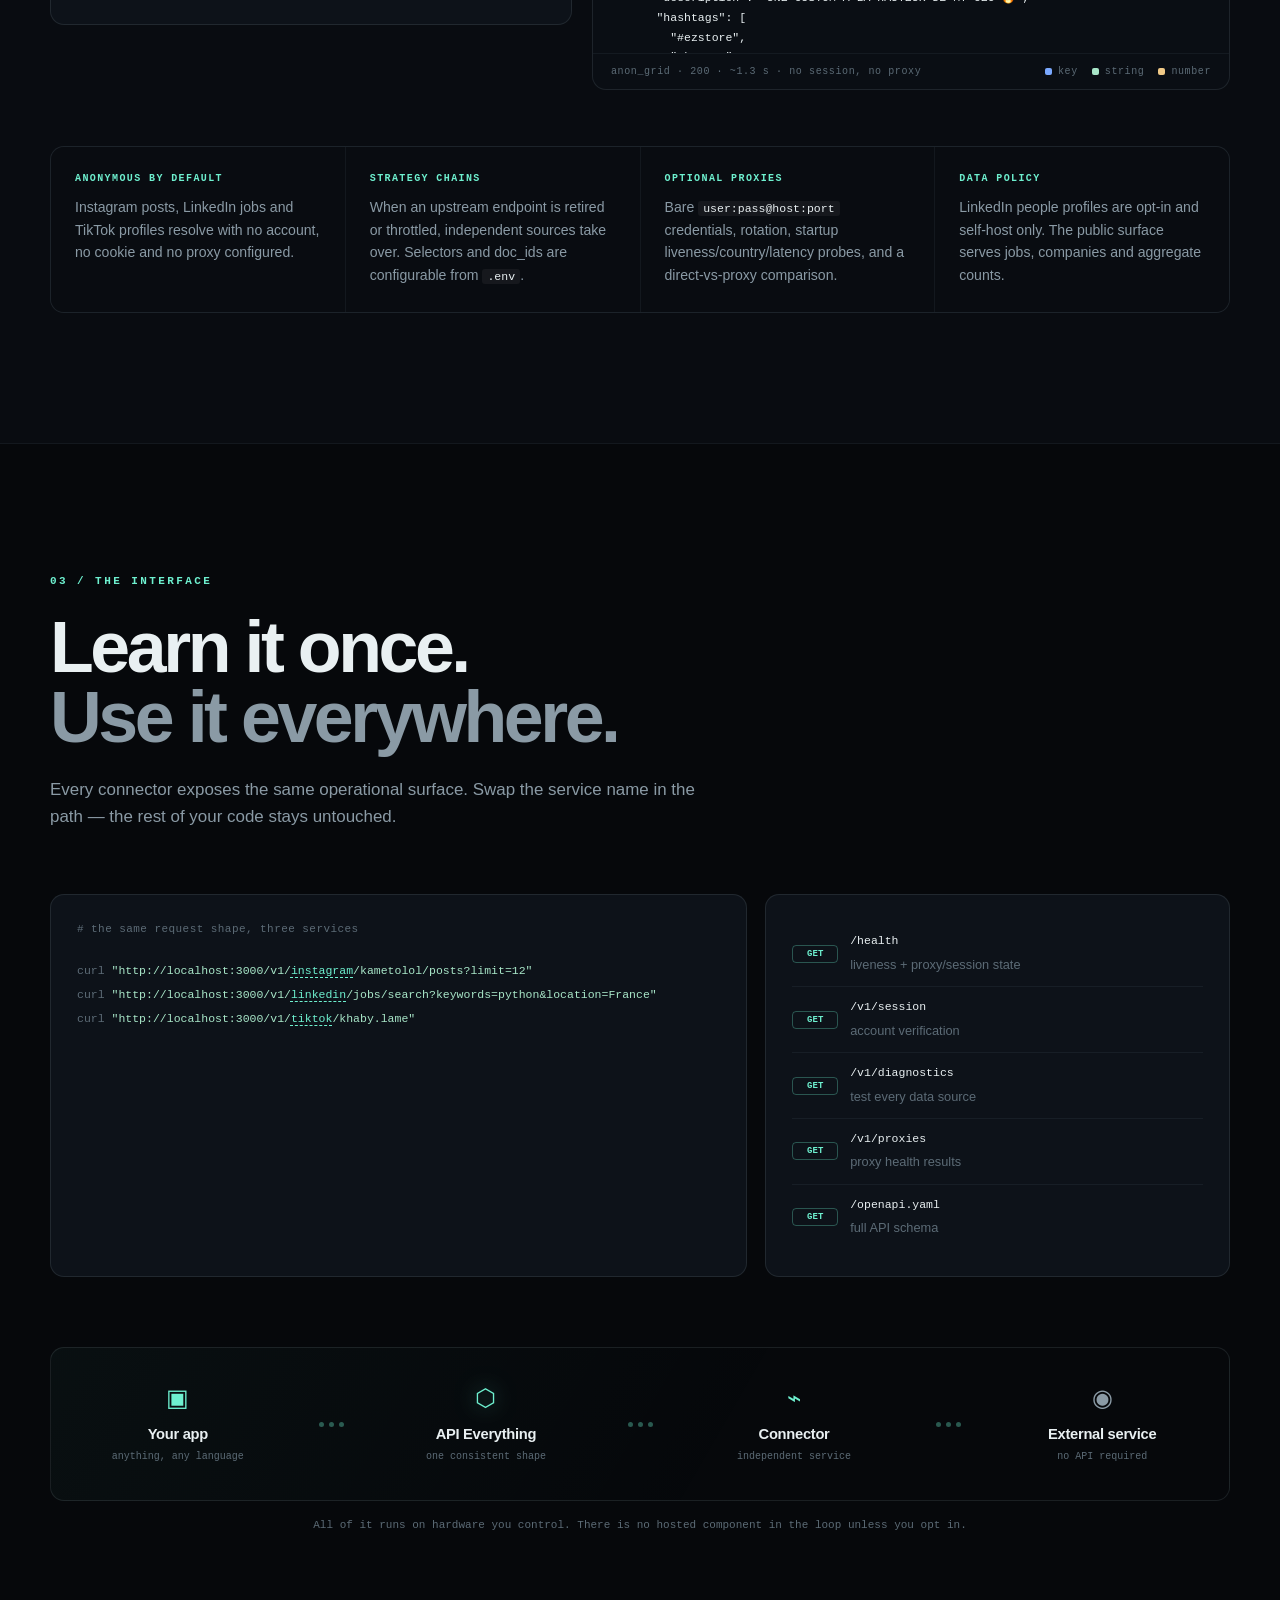
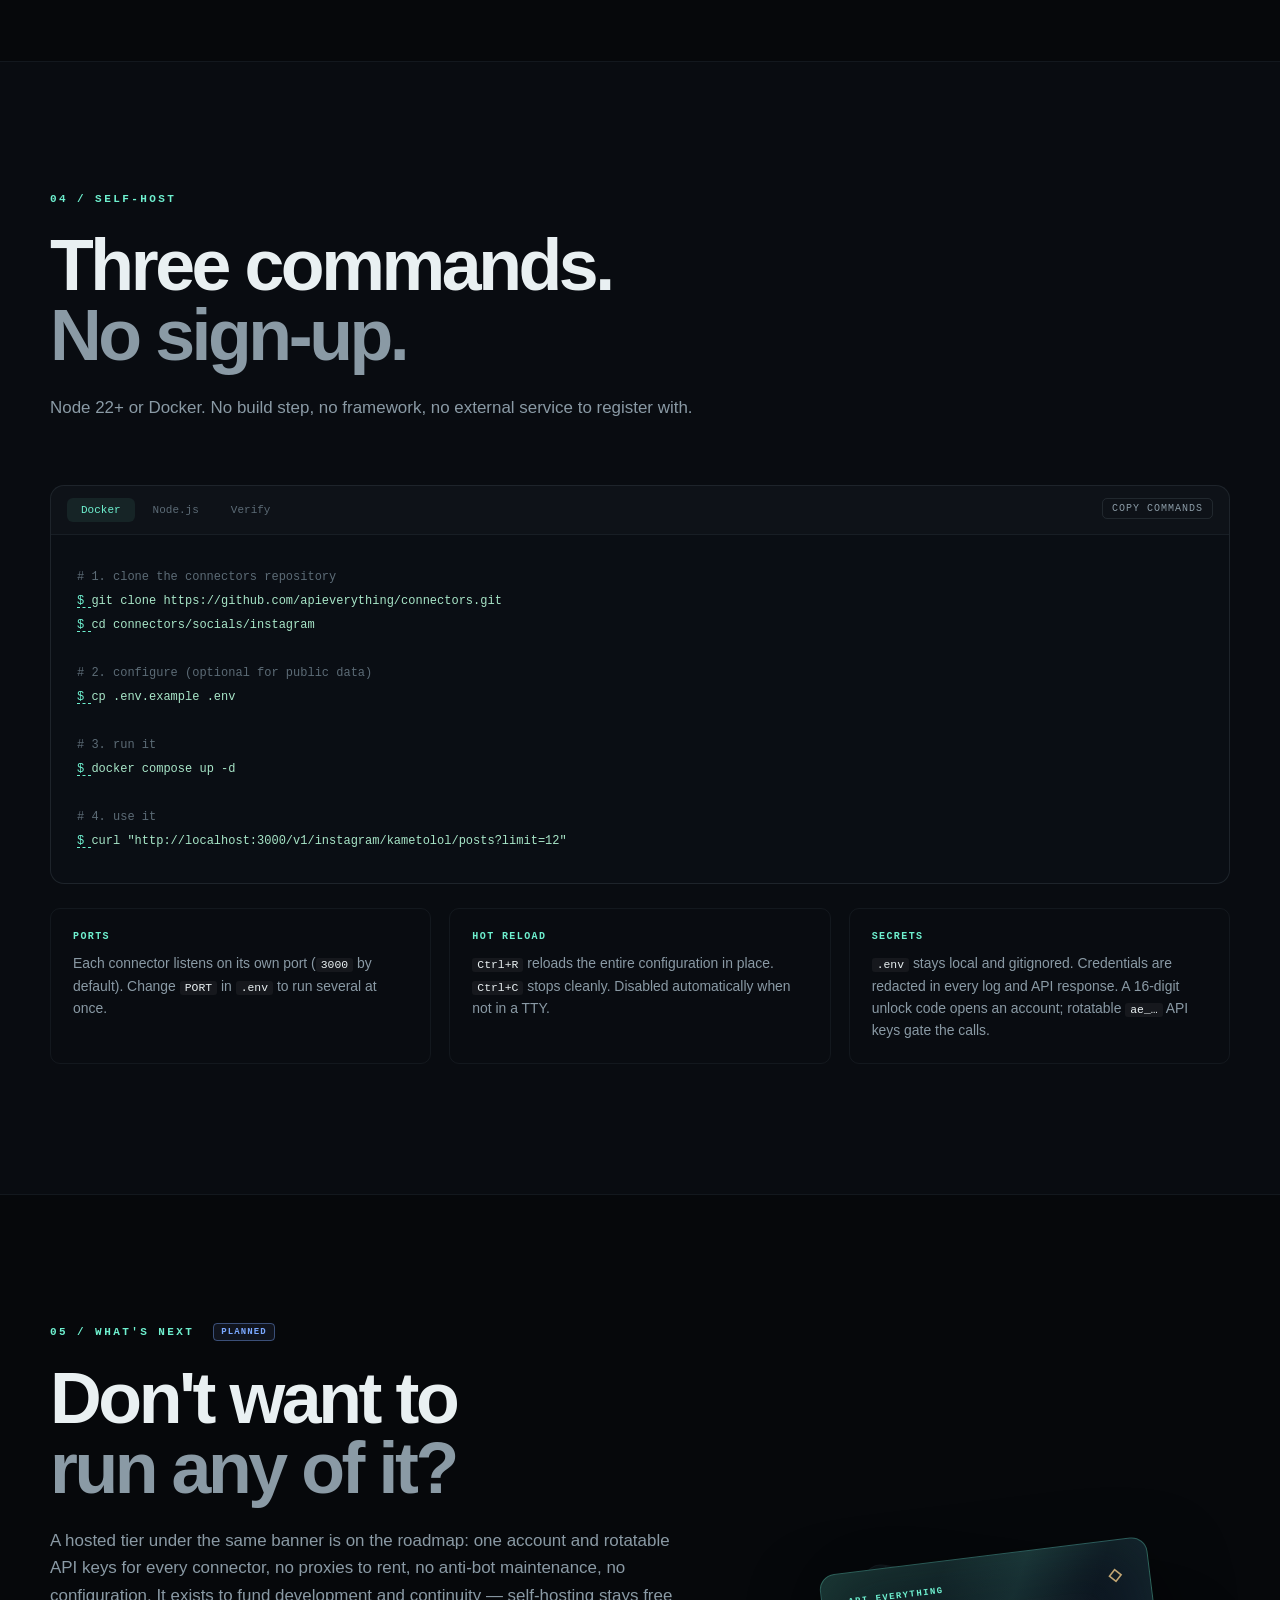
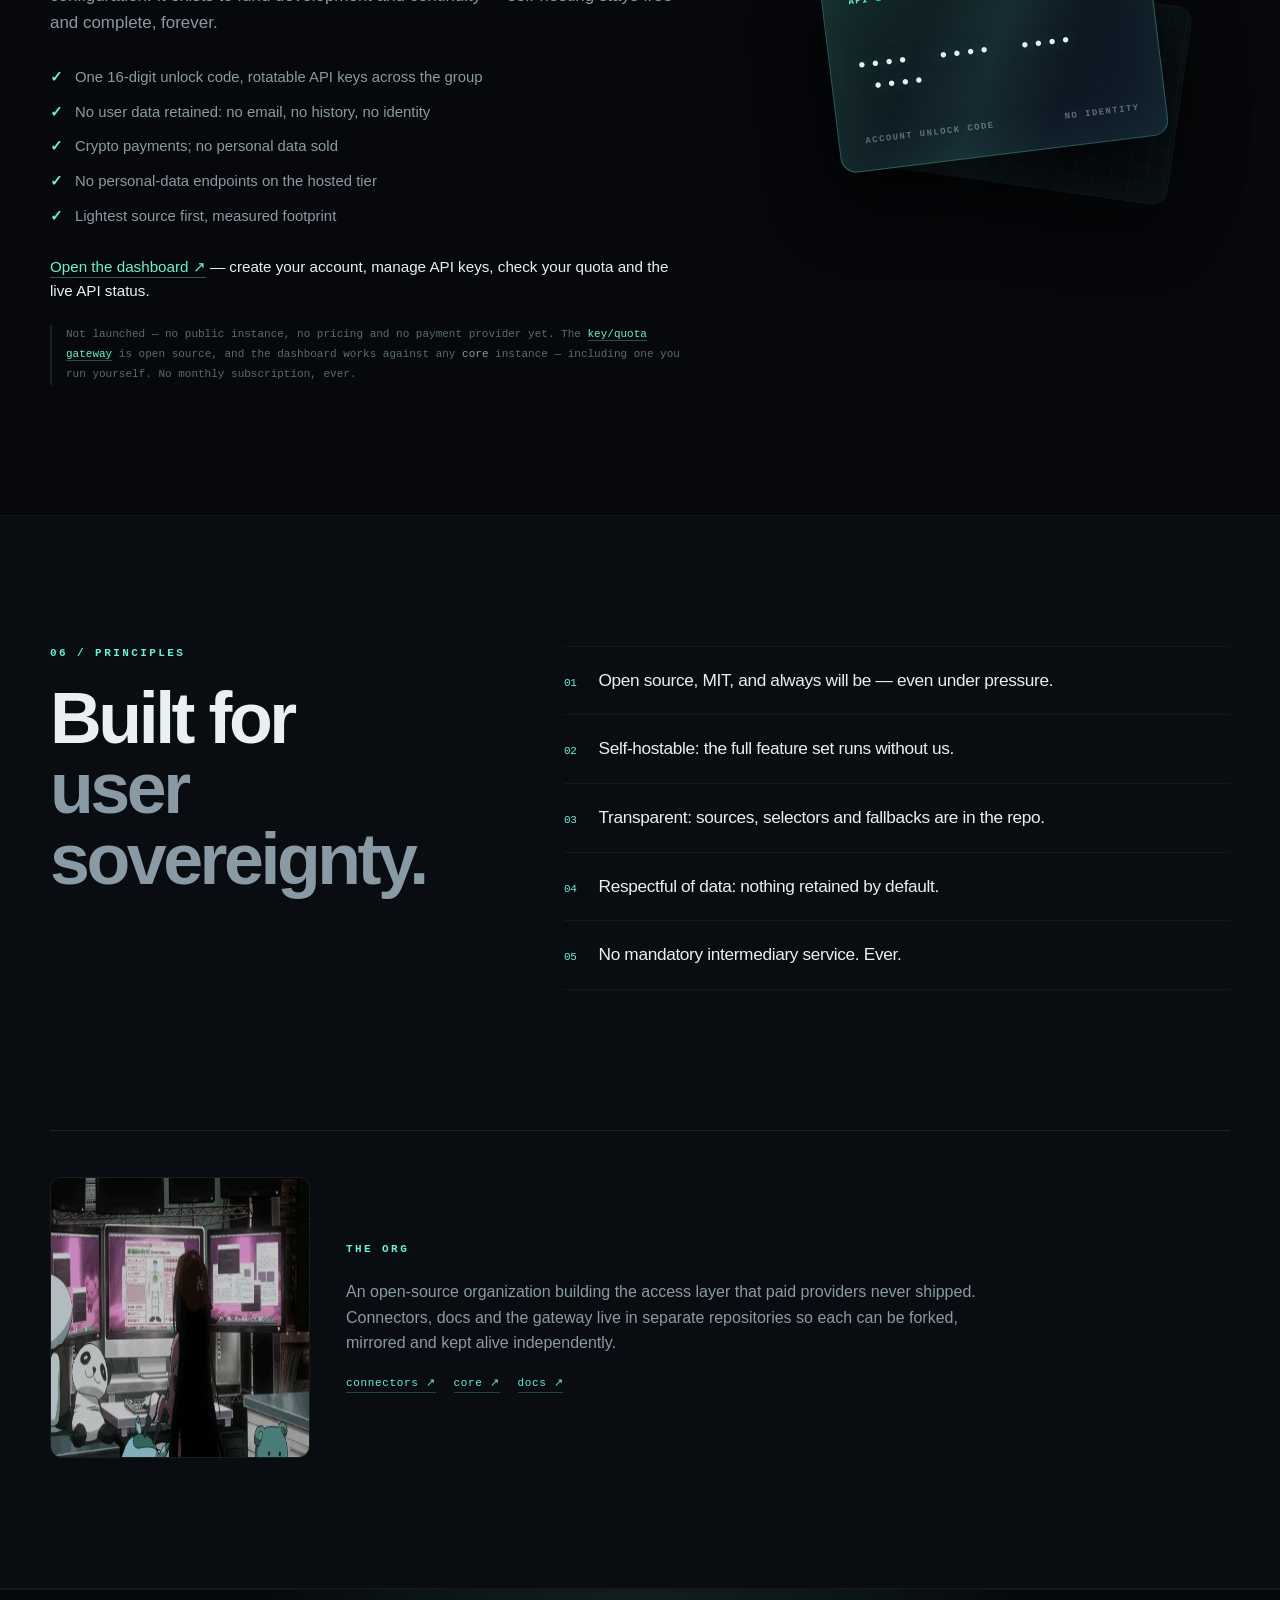
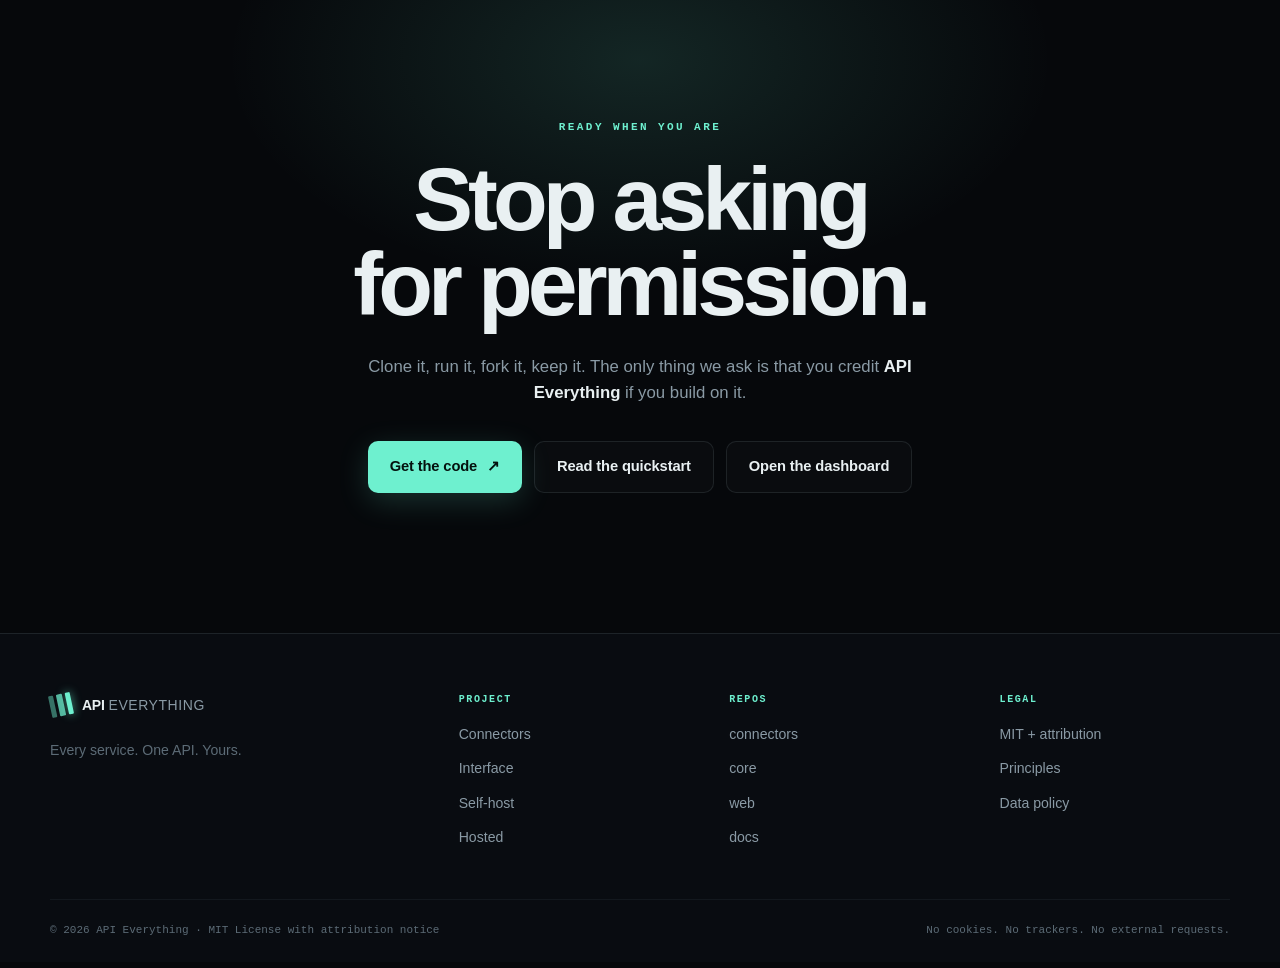
==== commit 2d9d5bd1: "feat(dashboard): account unlock code -> rotatable API keys - Four-step flow: create account -> save " ====
--- a/index.html
+++ b/index.html
@@ -51,7 +51,7 @@
     <a class="hero-cta" href="app.html">
       <span class="hero-cta__badge">HOSTED <em>· PREVIEW</em></span>
       <span class="hero-cta__label">Can't host API Everything? Get it run by us!</span>
-      <span class="hero-cta__sub">One 16-digit key · PayAsYouGo · no monthly subscription</span>
+      <span class="hero-cta__sub">One account · rotatable API keys · PayAsYouGo · no monthly subscription</span>
       <span class="hero-cta__arrow" aria-hidden="true">↗</span>
     </a>
   </div>
@@ -267,7 +267,7 @@
     <div class="runbox__grid">
       <div class="mini reveal"><span class="mini__k">PORTS</span><p>Each connector listens on its own port (<code>3000</code> by default). Change <code>PORT</code> in <code>.env</code> to run several at once.</p></div>
       <div class="mini reveal"><span class="mini__k">HOT RELOAD</span><p><code>Ctrl+R</code> reloads the entire configuration in place. <code>Ctrl+C</code> stops cleanly. Disabled automatically when not in a TTY.</p></div>
-      <div class="mini reveal"><span class="mini__k">SECRETS</span><p><code>.env</code> stays local and gitignored. Credentials are redacted in every log and API response. A 16-digit key can optionally gate your instance.</p></div>
+      <div class="mini reveal"><span class="mini__k">SECRETS</span><p><code>.env</code> stays local and gitignored. Credentials are redacted in every log and API response. A 16-digit unlock code opens an account; rotatable <code>ae_…</code> API keys gate the calls.</p></div>
     </div>
   </div>
 </section>
@@ -279,22 +279,22 @@
       <div class="hosted__copy">
         <p class="kicker">05 / WHAT'S NEXT <span class="badge badge--plan">PLANNED</span></p>
         <h2 class="sec__title">Don't want to<br><span class="muted">run any of it?</span></h2>
-        <p class="sec__lede">A hosted tier under the same banner is on the roadmap: one key for every connector, no proxies to rent, no anti-bot maintenance, no configuration. It exists to fund development and continuity — self-hosting stays free and complete, forever.</p>
+        <p class="sec__lede">A hosted tier under the same banner is on the roadmap: one account and rotatable API keys for every connector, no proxies to rent, no anti-bot maintenance, no configuration. It exists to fund development and continuity — self-hosting stays free and complete, forever.</p>
         <ul class="hosted__list">
-          <li><span aria-hidden="true">✓</span> One 16-digit key across the whole group</li>
+          <li><span aria-hidden="true">✓</span> One 16-digit unlock code, rotatable API keys across the group</li>
           <li><span aria-hidden="true">✓</span> No user data retained: no email, no history, no identity</li>
           <li><span aria-hidden="true">✓</span> Crypto payments; no personal data sold</li>
           <li><span aria-hidden="true">✓</span> No personal-data endpoints on the hosted tier</li>
           <li><span aria-hidden="true">✓</span> Lightest source first, measured footprint</li>
         </ul>
-        <p class="hosted__inline"><a href="app.html">Open the dashboard ↗</a> — create a key, check your quota and the live API status.</p>
+        <p class="hosted__inline"><a href="app.html">Open the dashboard ↗</a> — create your account, manage API keys, check your quota and the live API status.</p>
         <p class="hosted__note">Not launched — no public instance, no pricing and no payment provider yet. The <a href="https://github.com/apieverything/core" target="_blank" rel="noopener noreferrer">key/quota gateway</a> is open source, and the dashboard works against any <code>core</code> instance — including one you run yourself. No monthly subscription, ever.</p>
       </div>
       <div class="hosted__art" aria-hidden="true">
         <div class="keycard">
           <div class="keycard__top"><span>API EVERYTHING</span><span class="keycard__chip">◇</span></div>
           <div class="keycard__num">•••• &nbsp;•••• &nbsp;•••• &nbsp;••••</div>
-          <div class="keycard__bot"><span>UNIVERSAL ACCESS KEY</span><span>NO IDENTITY</span></div>
+          <div class="keycard__bot"><span>ACCOUNT UNLOCK CODE</span><span>NO IDENTITY</span></div>
         </div>
         <div class="keycard keycard--back"><div class="keycard__grid"></div></div>
       </div>
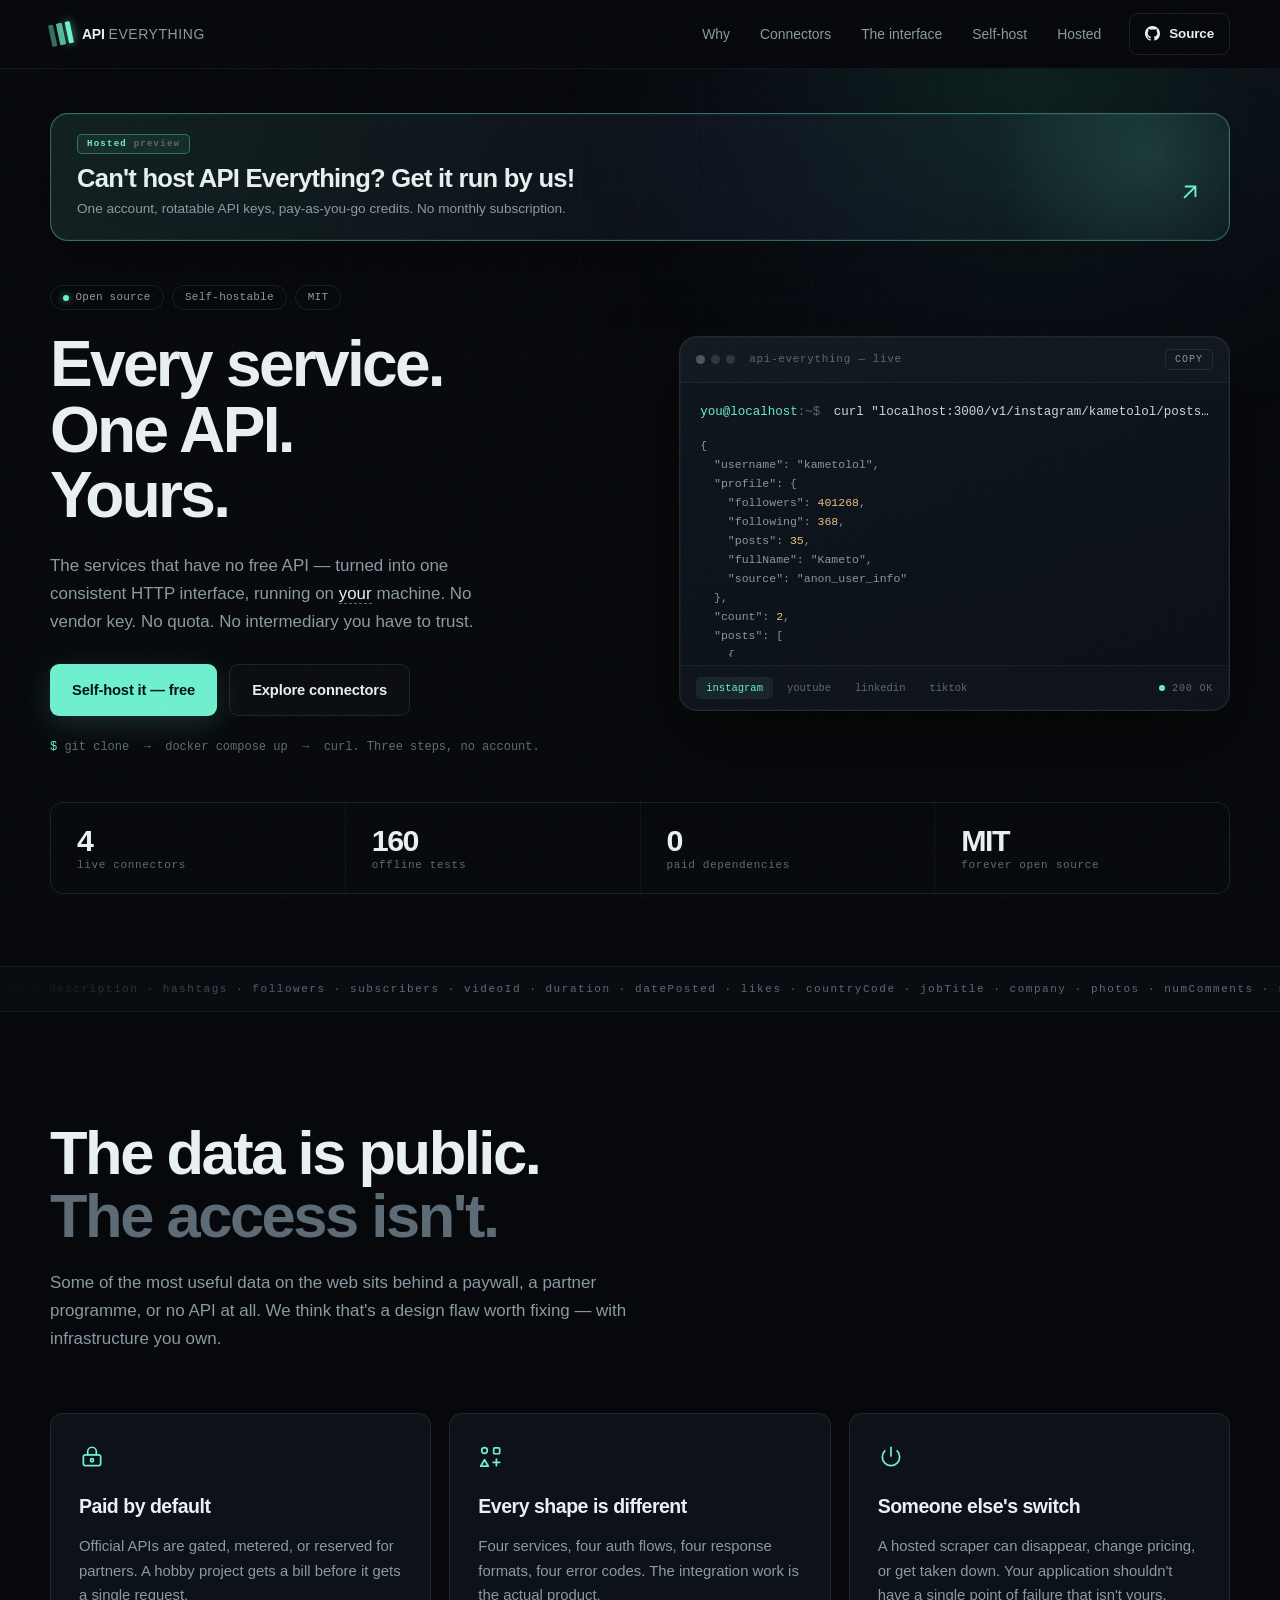
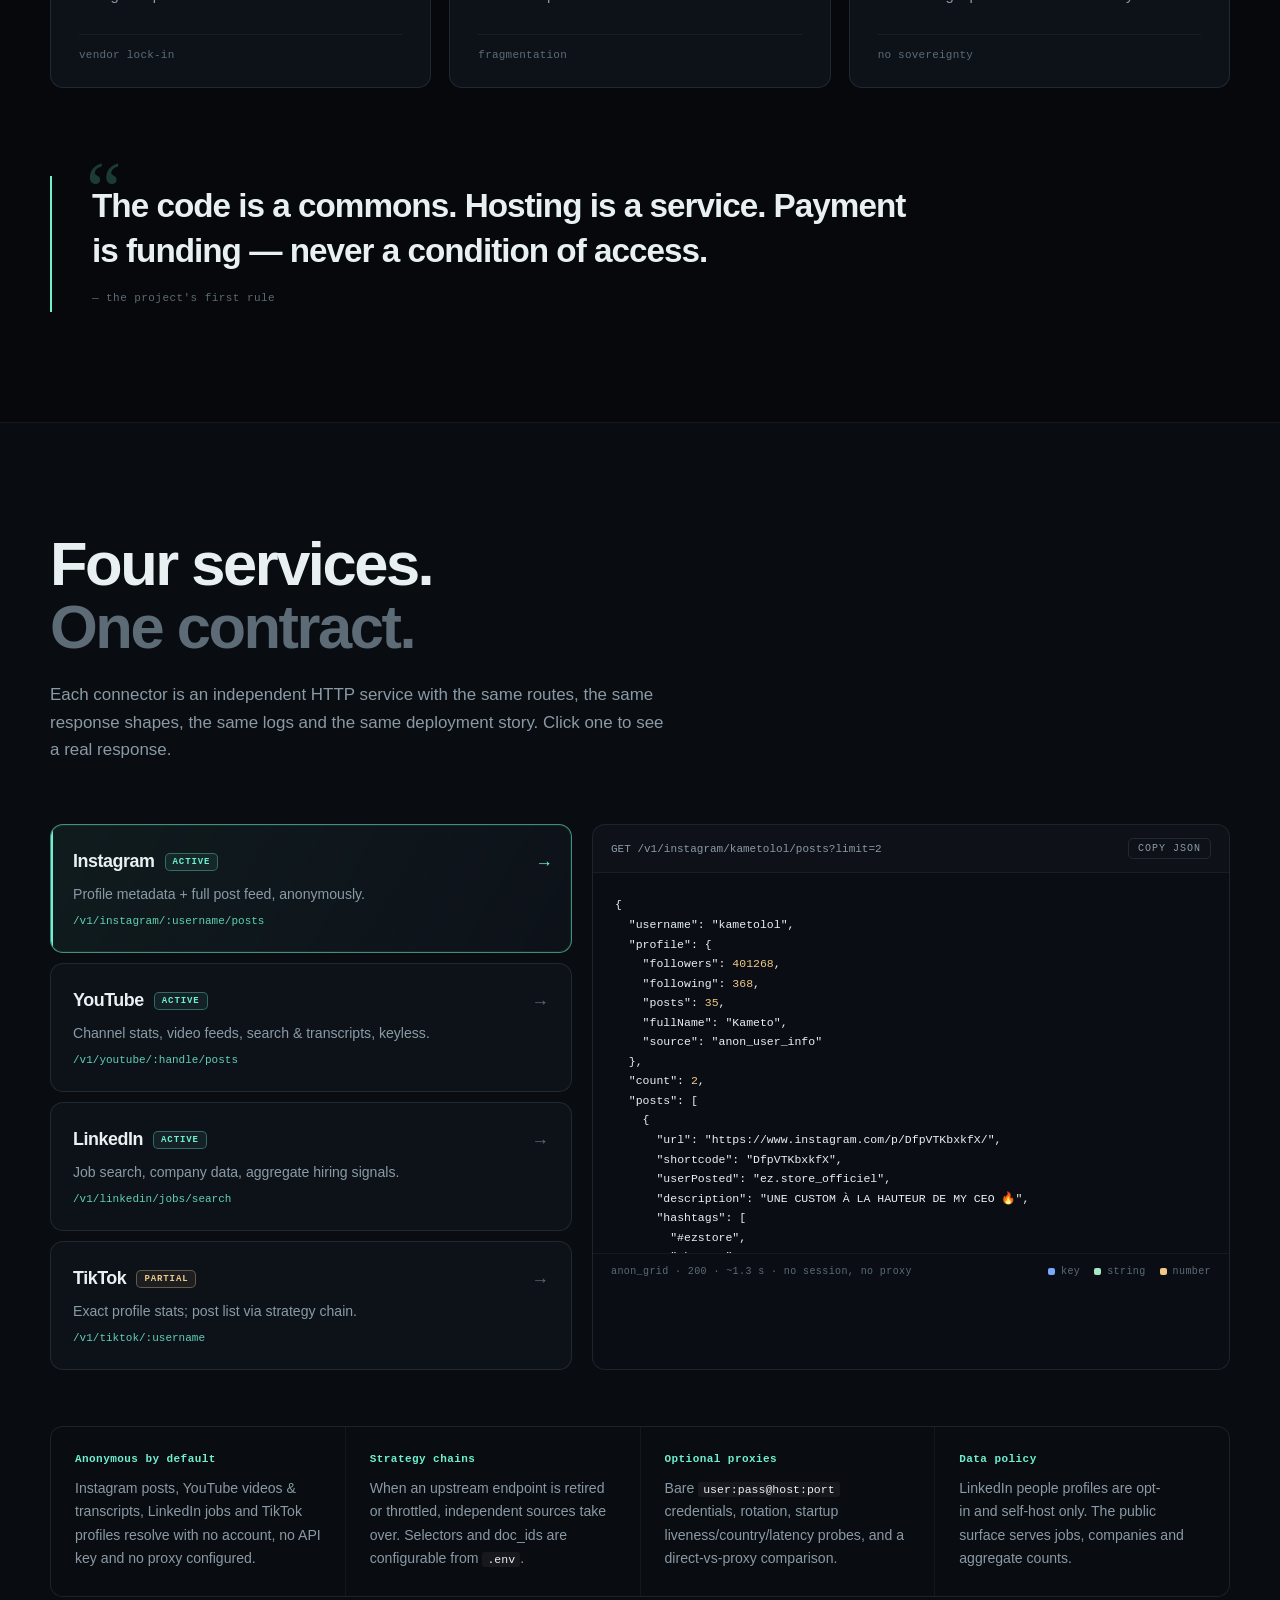
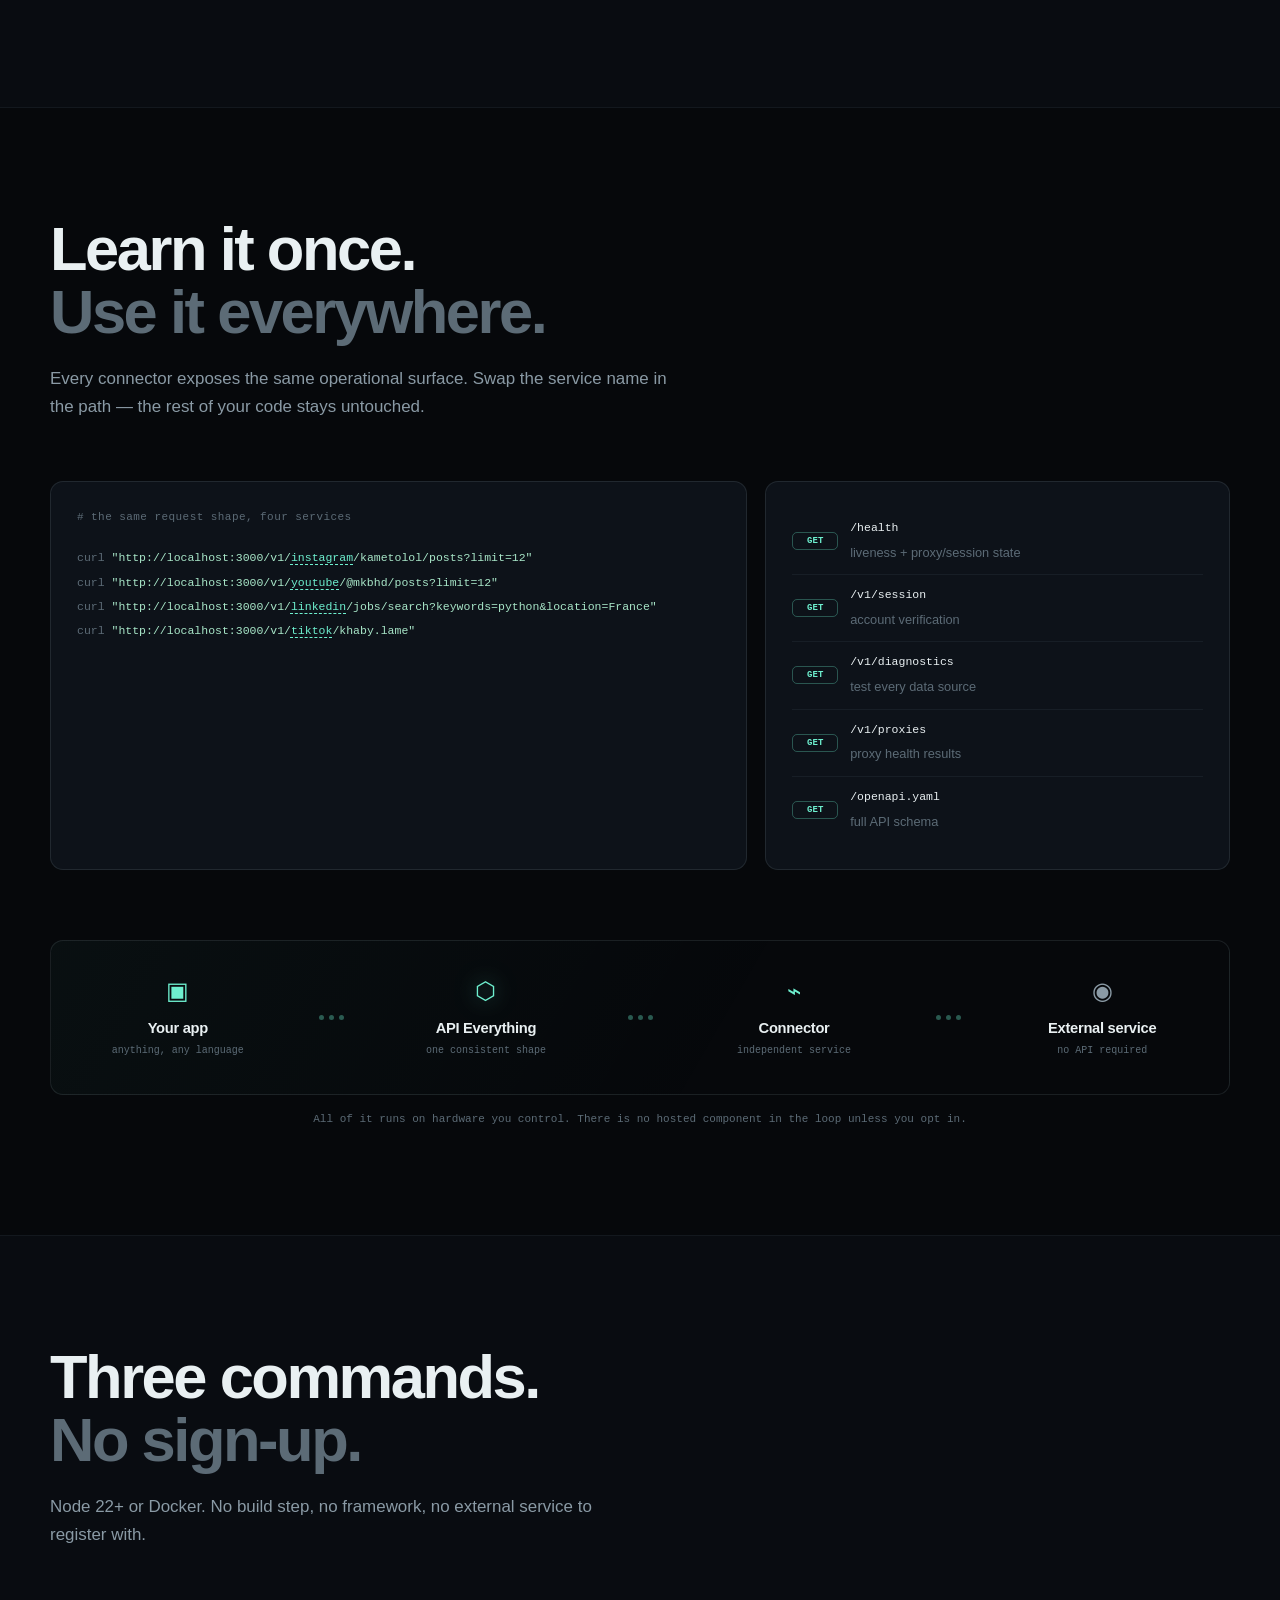
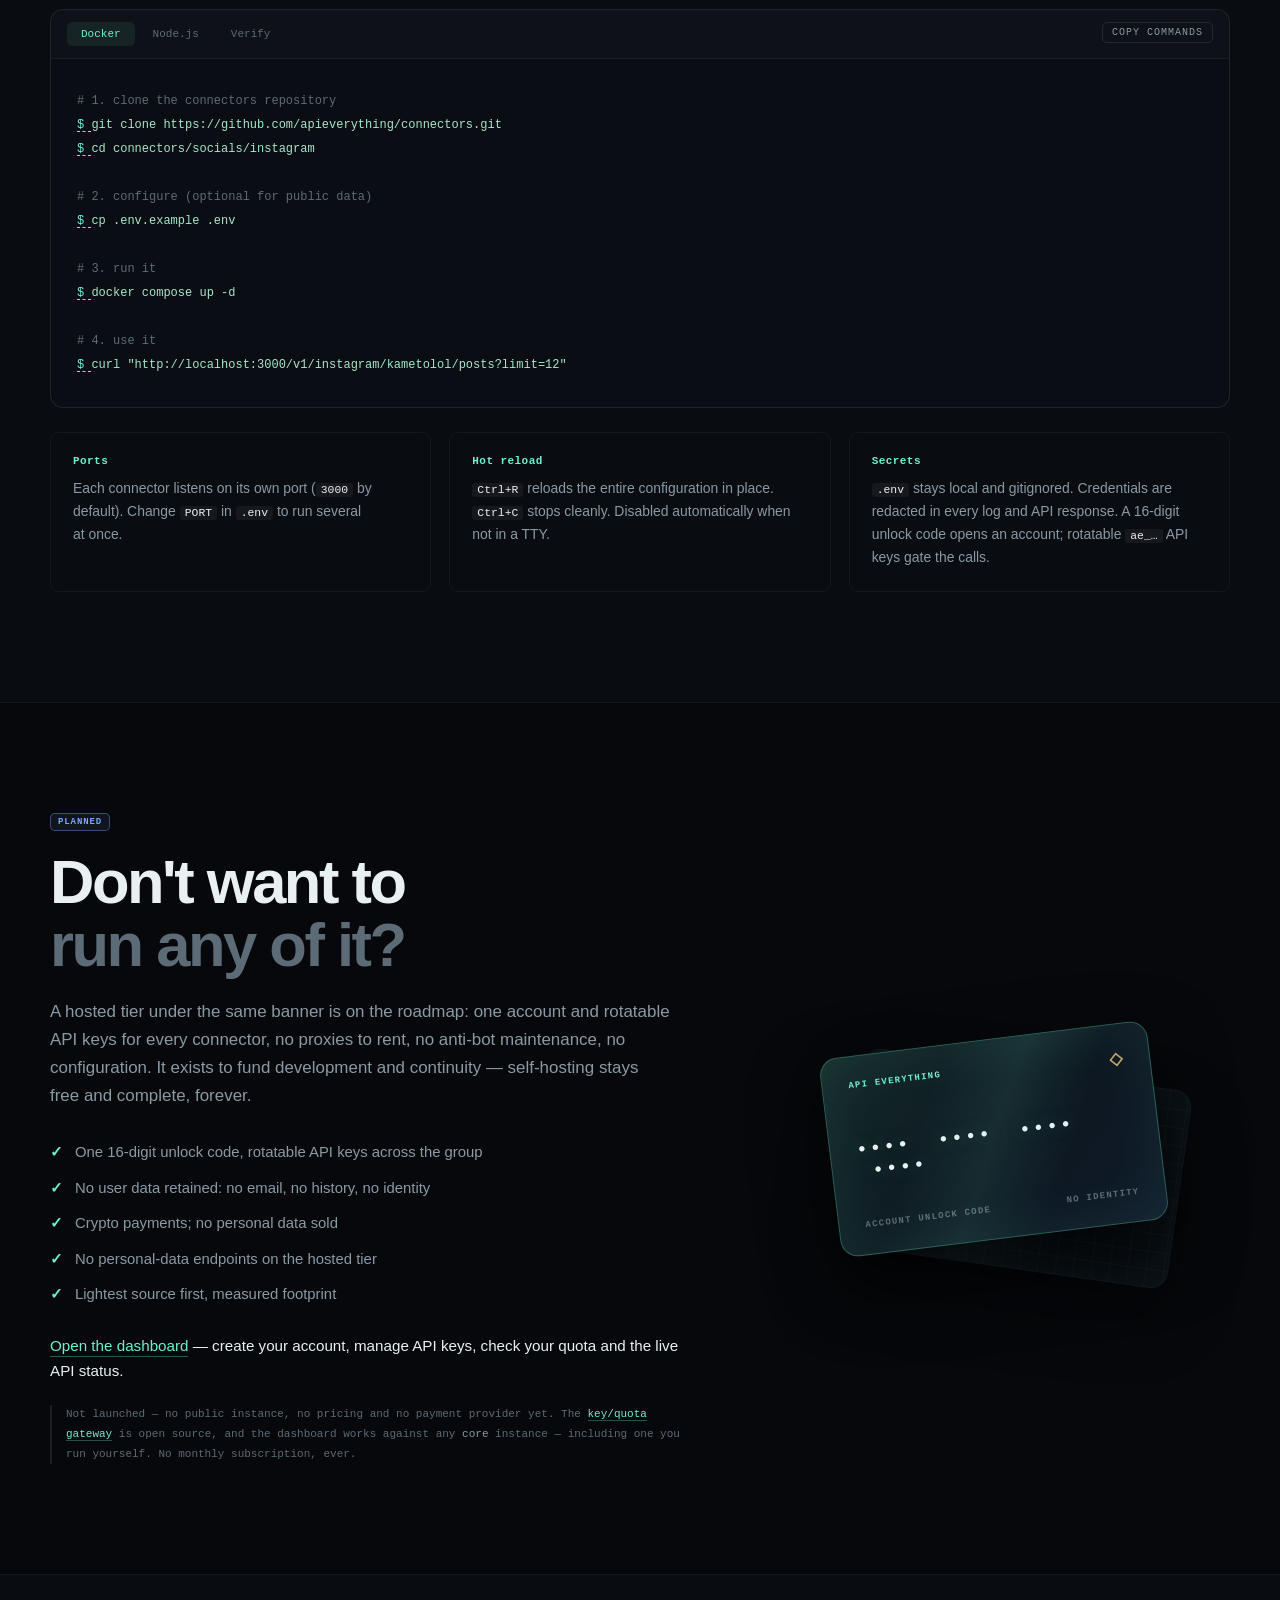
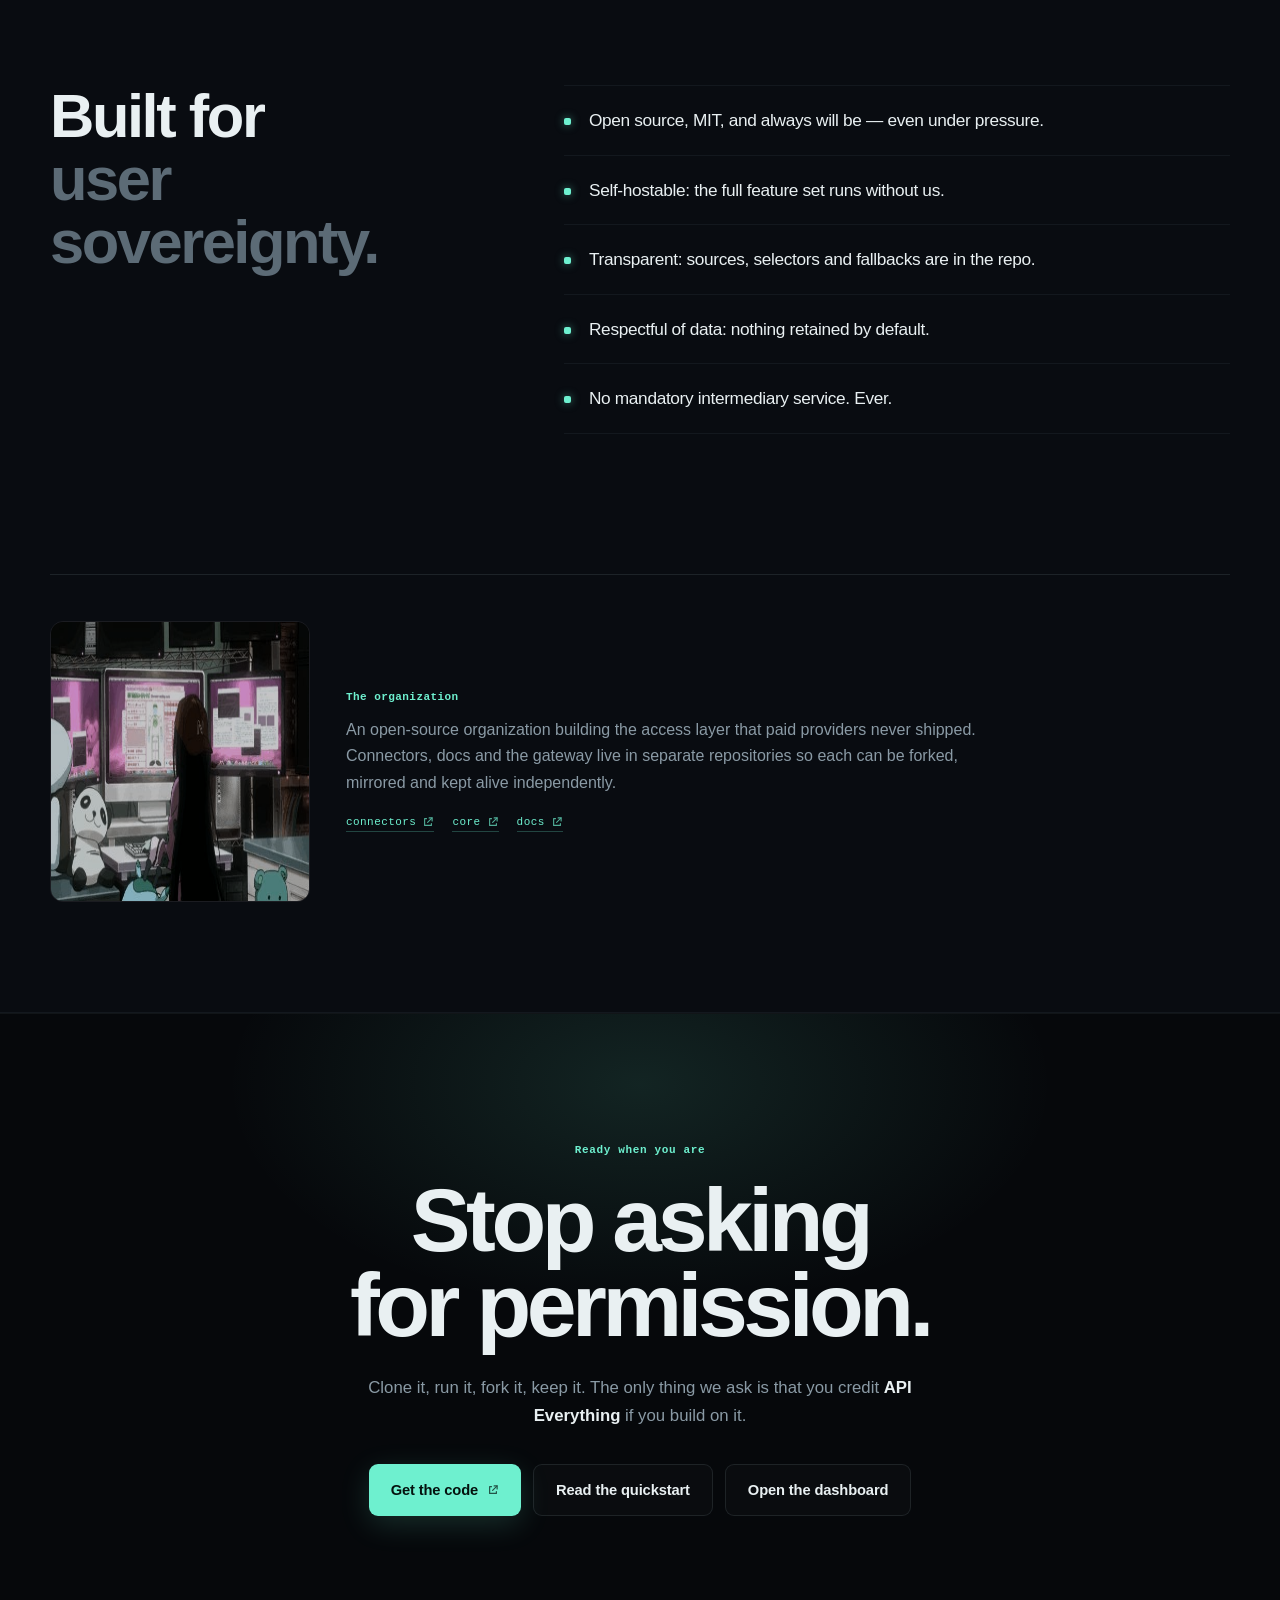
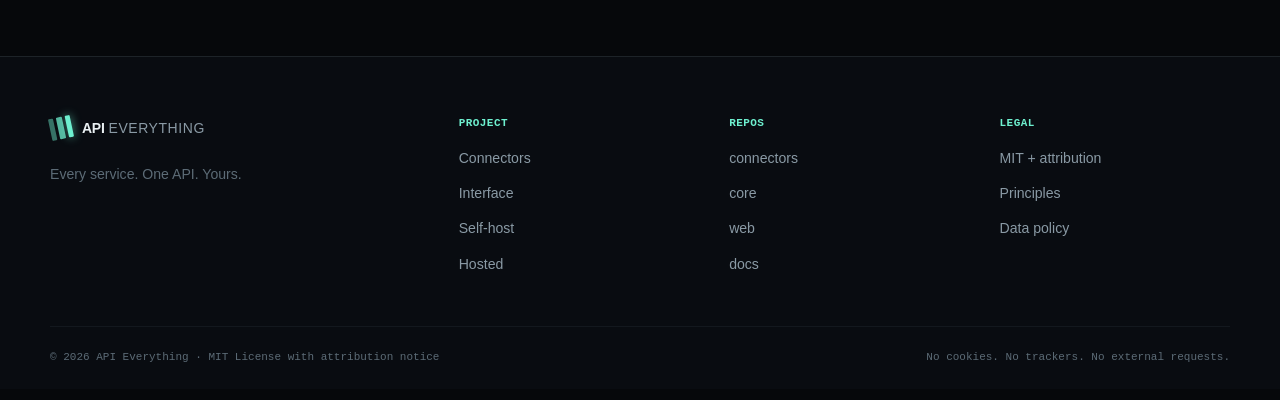
==== commit 98ba51ec: "feat(web): finish UI polish, add YouTube, Live API Playground and sandbox packs" ====
--- a/index.html
+++ b/index.html
@@ -4,7 +4,7 @@
 <meta charset="utf-8">
 <meta name="viewport" content="width=device-width, initial-scale=1">
 <title>API Everything — Every service. One API. Yours.</title>
-<meta name="description" content="Open-source, self-hostable connectors that turn closed services into one consistent HTTP API. Instagram, LinkedIn, TikTok. No paid API key, no mandatory intermediary, MIT licensed.">
+<meta name="description" content="Open-source, self-hostable connectors that turn closed services into one consistent HTTP API. Instagram, YouTube, LinkedIn, TikTok. No paid API key, no mandatory intermediary, MIT licensed.">
 <meta name="theme-color" content="#06080b">
 <meta name="color-scheme" content="dark">
 <meta property="og:type" content="website">
@@ -49,25 +49,29 @@
   <div class="hero__grid" aria-hidden="true"></div>
   <div class="wrap">
     <a class="hero-cta" href="app.html">
-      <span class="hero-cta__badge">HOSTED <em>· PREVIEW</em></span>
+      <span class="hero-cta__badge">Hosted <em>preview</em></span>
       <span class="hero-cta__label">Can't host API Everything? Get it run by us!</span>
-      <span class="hero-cta__sub">One account · rotatable API keys · PayAsYouGo · no monthly subscription</span>
-      <span class="hero-cta__arrow" aria-hidden="true">↗</span>
+      <span class="hero-cta__sub">One account, rotatable API keys, pay-as-you-go credits. No monthly subscription.</span>
+      <span class="hero-cta__arrow" aria-hidden="true"><svg viewBox="0 0 24 24" fill="none" stroke="currentColor" stroke-width="1.8" stroke-linecap="round" stroke-linejoin="round"><path d="M7 17 17 7M8 7h9v9"/></svg></span>
     </a>
   </div>
   <div class="wrap hero__inner">
     <div class="hero__copy">
-      <p class="eyebrow reveal"><span class="dot"></span> OPEN SOURCE &nbsp;/&nbsp; SELF-HOSTABLE &nbsp;/&nbsp; MIT</p>
-      <h1 class="hero__title reveal">Every service.<br><span class="grad">One API.</span><br>Yours.</h1>
-      <p class="hero__lede reveal">The services that have no free API — turned into one consistent HTTP interface, running on <em>your</em> machine. No vendor key. No quota. No intermediary you have to trust.</p>
-      <div class="hero__actions reveal">
-        <a class="btn btn--primary" href="#run">Self-host it — free <span aria-hidden="true">↗</span></a>
+      <div class="hero__tags">
+        <span class="tag"><i aria-hidden="true"></i>Open source</span>
+        <span class="tag">Self-hostable</span>
+        <span class="tag">MIT</span>
+      </div>
+      <h1 class="hero__title">Every service.<br>One API.<br>Yours.</h1>
+      <p class="hero__lede">The services that have no free API — turned into one consistent HTTP interface, running on <em>your</em> machine. No vendor key. No quota. No intermediary you have to trust.</p>
+      <div class="hero__actions">
+        <a class="btn btn--primary" href="#run">Self-host it — free</a>
         <a class="btn btn--line" href="#connectors">Explore connectors</a>
       </div>
-      <p class="hero__note reveal"><span class="mono">$</span> git clone &nbsp;→&nbsp; docker compose up &nbsp;→&nbsp; curl. Three steps, no account.</p>
-    </div>
-
-    <div class="terminal reveal" id="terminal">
+      <p class="hero__note"><span class="mono">$</span> git clone &nbsp;→&nbsp; docker compose up &nbsp;→&nbsp; curl. Three steps, no account.</p>
+    </div>
+
+    <div class="terminal" id="terminal">
       <div class="terminal__bar">
         <span class="terminal__dots" aria-hidden="true"><i></i><i></i><i></i></span>
         <span class="terminal__title">api-everything — live</span>
@@ -80,8 +84,9 @@
       <div class="terminal__foot">
         <span class="terminal__tabs" id="terminalTabs" role="tablist" aria-label="Connectors">
           <button role="tab" data-frame="0" aria-selected="true">instagram</button>
-          <button role="tab" data-frame="1" aria-selected="false">linkedin</button>
-          <button role="tab" data-frame="2" aria-selected="false">tiktok</button>
+          <button role="tab" data-frame="1" aria-selected="false">youtube</button>
+          <button role="tab" data-frame="2" aria-selected="false">linkedin</button>
+          <button role="tab" data-frame="3" aria-selected="false">tiktok</button>
         </span>
         <span class="terminal__status"><span class="pulse"></span> 200 OK</span>
       </div>
@@ -89,9 +94,9 @@
   </div>
 
   <div class="wrap">
-    <div class="stats reveal">
-      <div class="stat"><strong data-count="3">3</strong><span>live connectors</span></div>
-      <div class="stat"><strong data-count="96">96</strong><span>offline tests</span></div>
+    <div class="stats">
+      <div class="stat"><strong data-count="4">4</strong><span>live connectors</span></div>
+      <div class="stat"><strong data-count="160">160</strong><span>offline tests</span></div>
       <div class="stat"><strong data-count="0">0</strong><span>paid dependencies</span></div>
       <div class="stat"><strong class="stat__word">MIT</strong><span>forever open source</span></div>
     </div>
@@ -101,43 +106,39 @@
 <!-- ============ TICKER ============ -->
 <div class="ticker" aria-hidden="true">
   <div class="ticker__track" id="tickerTrack">
-    <span>url · description · hashtags · followers · datePosted · likes · countryCode · jobTitle · company · photos · numComments · strategy · nextCursor · secUid · profileId · posts · mentions · videos ·</span>
-    <span>url · description · hashtags · followers · datePosted · likes · countryCode · jobTitle · company · photos · numComments · strategy · nextCursor · secUid · profileId · posts · mentions · videos ·</span>
+    <span>url · description · hashtags · followers · subscribers · videoId · duration · datePosted · likes · countryCode · jobTitle · company · photos · numComments · strategy · nextCursor · secUid · profileId · posts · mentions · videos ·</span>
+    <span>url · description · hashtags · followers · subscribers · videoId · duration · datePosted · likes · countryCode · jobTitle · company · photos · numComments · strategy · nextCursor · secUid · profileId · posts · mentions · videos ·</span>
   </div>
 </div>
 
 <!-- ============ WHY ============ -->
 <section class="section" id="why">
   <div class="wrap">
-    <div class="sec__head reveal">
-      <p class="kicker">01 / THE PROBLEM</p>
+    <div class="sec__head">
       <h2 class="sec__title">The data is public.<br><span class="muted">The access isn't.</span></h2>
       <p class="sec__lede">Some of the most useful data on the web sits behind a paywall, a partner programme, or no API at all. We think that's a design flaw worth fixing — with infrastructure you own.</p>
     </div>
     <div class="cards">
-      <article class="card reveal">
-        <span class="card__num">01</span>
-        <div class="card__icon" aria-hidden="true">¤</div>
+      <article class="card">
+        <span class="card__icon" aria-hidden="true"><svg viewBox="0 0 24 24" fill="none" stroke="currentColor" stroke-width="1.6" stroke-linecap="round" stroke-linejoin="round"><rect x="4" y="10" width="16" height="10" rx="2"/><path d="M8 10V7a4 4 0 0 1 8 0v3"/><circle cx="12" cy="15" r="1.4"/></svg></span>
         <h3>Paid by default</h3>
         <p>Official APIs are gated, metered, or reserved for partners. A hobby project gets a bill before it gets a single request.</p>
         <span class="card__tag">vendor lock-in</span>
       </article>
-      <article class="card reveal">
-        <span class="card__num">02</span>
-        <div class="card__icon" aria-hidden="true">⌗</div>
+      <article class="card">
+        <span class="card__icon" aria-hidden="true"><svg viewBox="0 0 24 24" fill="none" stroke="currentColor" stroke-width="1.6" stroke-linecap="round" stroke-linejoin="round"><circle cx="6" cy="6" r="2.6"/><rect x="14.5" y="3.5" width="5.5" height="5.5" rx="1"/><path d="M6 14.5 9.5 20.5H2.5Z"/><path d="M17 14v6M14 17h6"/></svg></span>
         <h3>Every shape is different</h3>
-        <p>Three services, three auth flows, three response formats, three error codes. The integration work is the actual product.</p>
+        <p>Four services, four auth flows, four response formats, four error codes. The integration work is the actual product.</p>
         <span class="card__tag">fragmentation</span>
       </article>
-      <article class="card reveal">
-        <span class="card__num">03</span>
-        <div class="card__icon" aria-hidden="true">◇</div>
+      <article class="card">
+        <span class="card__icon" aria-hidden="true"><svg viewBox="0 0 24 24" fill="none" stroke="currentColor" stroke-width="1.6" stroke-linecap="round" stroke-linejoin="round"><path d="M12 3v8"/><path d="M6.3 6.3a8 8 0 1 0 11.4 0"/></svg></span>
         <h3>Someone else's switch</h3>
         <p>A hosted scraper can disappear, change pricing, or get taken down. Your application shouldn't have a single point of failure that isn't yours.</p>
         <span class="card__tag">no sovereignty</span>
       </article>
     </div>
-    <div class="pull reveal">
+    <div class="pull">
       <span class="pull__quote">“</span>
       <blockquote>The code is a commons. Hosting is a service. Payment is funding — never a condition of access.</blockquote>
       <span class="pull__by">— the project's first rule</span>
@@ -148,16 +149,14 @@
 <!-- ============ CONNECTORS ============ -->
 <section class="section section--alt" id="connectors">
   <div class="wrap">
-    <div class="sec__head reveal">
-      <p class="kicker">02 / CONNECTORS</p>
-      <h2 class="sec__title">Three services.<br><span class="muted">One contract.</span></h2>
+    <div class="sec__head">
+      <h2 class="sec__title">Four services.<br><span class="muted">One contract.</span></h2>
       <p class="sec__lede">Each connector is an independent HTTP service with the same routes, the same response shapes, the same logs and the same deployment story. Click one to see a real response.</p>
     </div>
 
     <div class="explorer">
       <div class="explorer__list" id="connectorList" role="tablist" aria-label="Connectors">
         <button class="conn is-active" role="tab" data-conn="instagram" aria-selected="true">
-          <span class="conn__idx">01</span>
           <span class="conn__body">
             <span class="conn__name">Instagram <span class="badge badge--ok">ACTIVE</span></span>
             <span class="conn__desc">Profile metadata + full post feed, anonymously.</span>
@@ -165,8 +164,15 @@
           </span>
           <span class="conn__arrow" aria-hidden="true">→</span>
         </button>
+        <button class="conn" role="tab" data-conn="youtube" aria-selected="false">
+          <span class="conn__body">
+            <span class="conn__name">YouTube <span class="badge badge--ok">ACTIVE</span></span>
+            <span class="conn__desc">Channel stats, video feeds, search &amp; transcripts, keyless.</span>
+            <span class="conn__route mono">/v1/youtube/:handle/posts</span>
+          </span>
+          <span class="conn__arrow" aria-hidden="true">→</span>
+        </button>
         <button class="conn" role="tab" data-conn="linkedin" aria-selected="false">
-          <span class="conn__idx">02</span>
           <span class="conn__body">
             <span class="conn__name">LinkedIn <span class="badge badge--ok">ACTIVE</span></span>
             <span class="conn__desc">Job search, company data, aggregate hiring signals.</span>
@@ -175,7 +181,6 @@
           <span class="conn__arrow" aria-hidden="true">→</span>
         </button>
         <button class="conn" role="tab" data-conn="tiktok" aria-selected="false">
-          <span class="conn__idx">03</span>
           <span class="conn__body">
             <span class="conn__name">TikTok <span class="badge badge--warn">PARTIAL</span></span>
             <span class="conn__desc">Exact profile stats; post list via strategy chain.</span>
@@ -185,7 +190,7 @@
         </button>
       </div>
 
-      <div class="explorer__panel reveal">
+      <div class="explorer__panel">
         <div class="panel__bar">
           <span class="panel__label" id="panelLabel">GET /v1/instagram/kametolol/posts?limit=2</span>
           <button class="terminal__copy" id="copyPanel" type="button">copy json</button>
@@ -199,10 +204,10 @@
     </div>
 
     <div class="featuregrid">
-      <div class="feat reveal"><span class="feat__k">ANONYMOUS BY DEFAULT</span><p>Instagram posts, LinkedIn jobs and TikTok profiles resolve with no account, no cookie and no proxy configured.</p></div>
-      <div class="feat reveal"><span class="feat__k">STRATEGY CHAINS</span><p>When an upstream endpoint is retired or throttled, independent sources take over. Selectors and doc_ids are configurable from <code>.env</code>.</p></div>
-      <div class="feat reveal"><span class="feat__k">OPTIONAL PROXIES</span><p>Bare <code>user:pass@host:port</code> credentials, rotation, startup liveness/country/latency probes, and a direct-vs-proxy comparison.</p></div>
-      <div class="feat reveal"><span class="feat__k">DATA POLICY</span><p>LinkedIn people profiles are opt-in and self-host only. The public surface serves jobs, companies and aggregate counts.</p></div>
+      <div class="feat"><span class="feat__k">Anonymous by default</span><p>Instagram posts, YouTube videos &amp; transcripts, LinkedIn jobs and TikTok profiles resolve with no account, no API key and no proxy configured.</p></div>
+      <div class="feat"><span class="feat__k">Strategy chains</span><p>When an upstream endpoint is retired or throttled, independent sources take over. Selectors and doc_ids are configurable from <code>.env</code>.</p></div>
+      <div class="feat"><span class="feat__k">Optional proxies</span><p>Bare <code>user:pass@host:port</code> credentials, rotation, startup liveness/country/latency probes, and a direct-vs-proxy comparison.</p></div>
+      <div class="feat"><span class="feat__k">Data policy</span><p>LinkedIn people profiles are opt-in and self-host only. The public surface serves jobs, companies and aggregate counts.</p></div>
     </div>
   </div>
 </section>
@@ -210,16 +215,16 @@
 <!-- ============ INTERFACE ============ -->
 <section class="section" id="interface">
   <div class="wrap">
-    <div class="sec__head reveal">
-      <p class="kicker">03 / THE INTERFACE</p>
+    <div class="sec__head">
       <h2 class="sec__title">Learn it once.<br><span class="muted">Use it everywhere.</span></h2>
       <p class="sec__lede">Every connector exposes the same operational surface. Swap the service name in the path — the rest of your code stays untouched.</p>
     </div>
 
-    <div class="iface reveal">
+    <div class="iface">
       <div class="iface__code">
-        <p class="iface__hint mono"># the same request shape, three services</p>
+        <p class="iface__hint mono"># the same request shape, four services</p>
         <pre><code><span class="c-dim">curl</span> <span class="c-str">"http://localhost:3000/v1/<span class="c-key">instagram</span>/kametolol/posts?limit=12"</span>
+<span class="c-dim">curl</span> <span class="c-str">"http://localhost:3000/v1/<span class="c-key">youtube</span>/@mkbhd/posts?limit=12"</span>
 <span class="c-dim">curl</span> <span class="c-str">"http://localhost:3000/v1/<span class="c-key">linkedin</span>/jobs/search?keywords=python&amp;location=France"</span>
 <span class="c-dim">curl</span> <span class="c-str">"http://localhost:3000/v1/<span class="c-key">tiktok</span>/khaby.lame"</span></code></pre>
       </div>
@@ -232,7 +237,7 @@
       </div>
     </div>
 
-    <div class="flow reveal" aria-label="Architecture diagram">
+    <div class="flow" aria-label="Architecture diagram">
       <div class="flow__node"><span class="flow__ico">▣</span><strong>Your app</strong><small>anything, any language</small></div>
       <div class="flow__link" aria-hidden="true"><i></i><i></i><i></i></div>
       <div class="flow__node flow__node--core"><span class="flow__ico">⬡</span><strong>API Everything</strong><small>one consistent shape</small></div>
@@ -241,20 +246,19 @@
       <div class="flow__link" aria-hidden="true"><i></i><i></i><i></i></div>
       <div class="flow__node flow__node--out"><span class="flow__ico">◉</span><strong>External service</strong><small>no API required</small></div>
     </div>
-    <p class="flow__caption reveal">All of it runs on hardware you control. There is no hosted component in the loop unless you opt in.</p>
+    <p class="flow__caption">All of it runs on hardware you control. There is no hosted component in the loop unless you opt in.</p>
   </div>
 </section>
 
 <!-- ============ SELF HOST ============ -->
 <section class="section section--alt" id="run">
   <div class="wrap">
-    <div class="sec__head reveal">
-      <p class="kicker">04 / SELF-HOST</p>
+    <div class="sec__head">
       <h2 class="sec__title">Three commands.<br><span class="muted">No sign-up.</span></h2>
       <p class="sec__lede">Node 22+ or Docker. No build step, no framework, no external service to register with.</p>
     </div>
 
-    <div class="runbox reveal">
+    <div class="runbox">
       <div class="runbox__tabs" role="tablist" aria-label="Install method">
         <button role="tab" data-run="docker" aria-selected="true" class="is-active">Docker</button>
         <button role="tab" data-run="node" aria-selected="false">Node.js</button>
@@ -265,9 +269,9 @@
     </div>
 
     <div class="runbox__grid">
-      <div class="mini reveal"><span class="mini__k">PORTS</span><p>Each connector listens on its own port (<code>3000</code> by default). Change <code>PORT</code> in <code>.env</code> to run several at once.</p></div>
-      <div class="mini reveal"><span class="mini__k">HOT RELOAD</span><p><code>Ctrl+R</code> reloads the entire configuration in place. <code>Ctrl+C</code> stops cleanly. Disabled automatically when not in a TTY.</p></div>
-      <div class="mini reveal"><span class="mini__k">SECRETS</span><p><code>.env</code> stays local and gitignored. Credentials are redacted in every log and API response. A 16-digit unlock code opens an account; rotatable <code>ae_…</code> API keys gate the calls.</p></div>
+      <div class="mini"><span class="mini__k">Ports</span><p>Each connector listens on its own port (<code>3000</code> by default). Change <code>PORT</code> in <code>.env</code> to run several at once.</p></div>
+      <div class="mini"><span class="mini__k">Hot reload</span><p><code>Ctrl+R</code> reloads the entire configuration in place. <code>Ctrl+C</code> stops cleanly. Disabled automatically when not in a TTY.</p></div>
+      <div class="mini"><span class="mini__k">Secrets</span><p><code>.env</code> stays local and gitignored. Credentials are redacted in every log and API response. A 16-digit unlock code opens an account; rotatable <code>ae_…</code> API keys gate the calls.</p></div>
     </div>
   </div>
 </section>
@@ -275,9 +279,9 @@
 <!-- ============ HOSTED ============ -->
 <section class="section" id="hosted">
   <div class="wrap">
-    <div class="hosted reveal">
+    <div class="hosted">
       <div class="hosted__copy">
-        <p class="kicker">05 / WHAT'S NEXT <span class="badge badge--plan">PLANNED</span></p>
+        <span class="badge badge--plan">PLANNED</span>
         <h2 class="sec__title">Don't want to<br><span class="muted">run any of it?</span></h2>
         <p class="sec__lede">A hosted tier under the same banner is on the roadmap: one account and rotatable API keys for every connector, no proxies to rent, no anti-bot maintenance, no configuration. It exists to fund development and continuity — self-hosting stays free and complete, forever.</p>
         <ul class="hosted__list">
@@ -287,7 +291,7 @@
           <li><span aria-hidden="true">✓</span> No personal-data endpoints on the hosted tier</li>
           <li><span aria-hidden="true">✓</span> Lightest source first, measured footprint</li>
         </ul>
-        <p class="hosted__inline"><a href="app.html">Open the dashboard ↗</a> — create your account, manage API keys, check your quota and the live API status.</p>
+        <p class="hosted__inline"><a href="app.html">Open the dashboard</a> — create your account, manage API keys, check your quota and the live API status.</p>
         <p class="hosted__note">Not launched — no public instance, no pricing and no payment provider yet. The <a href="https://github.com/apieverything/core" target="_blank" rel="noopener noreferrer">key/quota gateway</a> is open source, and the dashboard works against any <code>core</code> instance — including one you run yourself. No monthly subscription, ever.</p>
       </div>
       <div class="hosted__art" aria-hidden="true">
@@ -305,26 +309,25 @@
 <!-- ============ PRINCIPLES / ORIGIN ============ -->
 <section class="section section--alt" id="principles">
   <div class="wrap principles__wrap">
-    <div class="sec__head reveal">
-      <p class="kicker">06 / PRINCIPLES</p>
+    <div class="sec__head">
       <h2 class="sec__title">Built for<br><span class="muted">user sovereignty.</span></h2>
     </div>
-    <ol class="principles reveal">
-      <li><span>01</span> Open source, MIT, and always will be — even under pressure.</li>
-      <li><span>02</span> Self-hostable: the full feature set runs without us.</li>
-      <li><span>03</span> Transparent: sources, selectors and fallbacks are in the repo.</li>
-      <li><span>04</span> Respectful of data: nothing retained by default.</li>
-      <li><span>05</span> No mandatory intermediary service. Ever.</li>
-    </ol>
-    <div class="origin reveal">
+    <ul class="principles">
+      <li>Open source, MIT, and always will be — even under pressure.</li>
+      <li>Self-hostable: the full feature set runs without us.</li>
+      <li>Transparent: sources, selectors and fallbacks are in the repo.</li>
+      <li>Respectful of data: nothing retained by default.</li>
+      <li>No mandatory intermediary service. Ever.</li>
+    </ul>
+    <div class="origin">
       <img src="assets/banner.jpg" alt="The API Everything banner" width="500" height="281" loading="lazy">
       <div class="origin__txt">
-        <p class="kicker">THE ORG</p>
+        <p class="origin__k">The organization</p>
         <p>An open-source organization building the access layer that paid providers never shipped. Connectors, docs and the gateway live in separate repositories so each can be forked, mirrored and kept alive independently.</p>
         <div class="origin__links">
-          <a href="https://github.com/apieverything/connectors" target="_blank" rel="noopener noreferrer">connectors ↗</a>
-          <a href="https://github.com/apieverything/core" target="_blank" rel="noopener noreferrer">core ↗</a>
-          <a href="https://github.com/apieverything/docs" target="_blank" rel="noopener noreferrer">docs ↗</a>
+          <a href="https://github.com/apieverything/connectors" target="_blank" rel="noopener noreferrer">connectors <svg class="ext" viewBox="0 0 16 16" fill="none" stroke="currentColor" stroke-width="1.5" stroke-linecap="round" stroke-linejoin="round" aria-hidden="true"><path d="M6 3.5H3.5v9h9V10"/><path d="M9.5 2.5h4v4"/><path d="M13.5 2.5 7.5 8.5"/></svg></a>
+          <a href="https://github.com/apieverything/core" target="_blank" rel="noopener noreferrer">core <svg class="ext" viewBox="0 0 16 16" fill="none" stroke="currentColor" stroke-width="1.5" stroke-linecap="round" stroke-linejoin="round" aria-hidden="true"><path d="M6 3.5H3.5v9h9V10"/><path d="M9.5 2.5h4v4"/><path d="M13.5 2.5 7.5 8.5"/></svg></a>
+          <a href="https://github.com/apieverything/docs" target="_blank" rel="noopener noreferrer">docs <svg class="ext" viewBox="0 0 16 16" fill="none" stroke="currentColor" stroke-width="1.5" stroke-linecap="round" stroke-linejoin="round" aria-hidden="true"><path d="M6 3.5H3.5v9h9V10"/><path d="M9.5 2.5h4v4"/><path d="M13.5 2.5 7.5 8.5"/></svg></a>
         </div>
       </div>
     </div>
@@ -334,12 +337,12 @@
 <!-- ============ CTA ============ -->
 <section class="finale">
   <div class="finale__glow" aria-hidden="true"></div>
-  <div class="wrap finale__inner reveal">
-    <p class="kicker">READY WHEN YOU ARE</p>
+  <div class="wrap finale__inner">
+    <p class="finale__k">Ready when you are</p>
     <h2>Stop asking<br>for permission.</h2>
     <p>Clone it, run it, fork it, keep it. The only thing we ask is that you credit <strong>API Everything</strong> if you build on it.</p>
     <div class="hero__actions">
-      <a class="btn btn--primary" href="https://github.com/apieverything/connectors" target="_blank" rel="noopener noreferrer">Get the code <span aria-hidden="true">↗</span></a>
+      <a class="btn btn--primary" href="https://github.com/apieverything/connectors" target="_blank" rel="noopener noreferrer">Get the code <svg class="ext" viewBox="0 0 16 16" fill="none" stroke="currentColor" stroke-width="1.6" stroke-linecap="round" stroke-linejoin="round" aria-hidden="true"><path d="M6 3.5H3.5v9h9V10"/><path d="M9.5 2.5h4v4"/><path d="M13.5 2.5 7.5 8.5"/></svg></a>
       <a class="btn btn--line" href="#run">Read the quickstart</a>
       <a class="btn btn--line" href="app.html">Open the dashboard</a>
     </div>
--- a/assets/styles.css
+++ b/assets/styles.css
@@ -1,13 +1,20 @@
 /* ==========================================================================
    API Everything — static site
    No frameworks, no fonts, no external requests. Everything is local.
+
+   Identity: a control room. Turquoise phosphor on near-black, drawn from the
+   organization banner. The live terminal is the loud element; everything else
+   stays quiet and disciplined. Machine text (commands, routes, data) is mono;
+   human prose is the system sans. No decorative eyebrows, no gradient words.
    ========================================================================== */
 
 :root {
+  /* palette — banner-derived */
   --bg: #06080b;
   --bg-alt: #090c11;
   --panel: #0d1219;
   --panel-2: #111821;
+  --well: #0a0e14;
   --line: rgba(190, 220, 225, .11);
   --line-soft: rgba(190, 220, 225, .06);
   --text: #e9f0f2;
@@ -16,32 +23,50 @@
   --accent: #6ef0cf;
   --accent-2: #7aa8ff;
   --amber: #f0c987;
-  --radius: 14px;
+  --danger: #ff9a8f;
+
+  /* radius hierarchy — not one radius on everything */
+  --r-xs: 5px;   /* badges, chips, method tags */
+  --r-sm: 9px;   /* buttons, inputs */
+  --r-md: 13px;  /* cards, panels */
+  --r-lg: 18px;  /* terminal, keycard, hero banner */
+
+  /* motion — strong custom curves, UI stays under 300ms */
+  --ease-out: cubic-bezier(.23, 1, .32, 1);
+  --ease-in-out: cubic-bezier(.77, 0, .175, 1);
+
   --mono: "SFMono-Regular", "JetBrains Mono", "Fira Code", Menlo, Consolas, ui-monospace, monospace;
   --sans: Inter, -apple-system, BlinkMacSystemFont, "Segoe UI", Roboto, Helvetica, Arial, sans-serif;
+  --serif: Georgia, "Times New Roman", serif;
   --wrap: 1180px;
 }
 
 * { box-sizing: border-box; }
 /* Author `display` rules override the UA [hidden] rule — make it explicit. */
 [hidden] { display: none !important; }
-html { scroll-behavior: smooth; scroll-padding-top: 96px; overflow-x: clip; -webkit-text-size-adjust: 100%; }
+html {
+  scroll-behavior: smooth; scroll-padding-top: 96px; overflow-x: clip;
+  -webkit-text-size-adjust: 100%; color-scheme: dark;
+}
 body {
   margin: 0;
   background: var(--bg);
   color: var(--text);
   font-family: var(--sans);
   font-size: 16px;
-  line-height: 1.6;
+  line-height: 1.65;
   -webkit-font-smoothing: antialiased;
   overflow-x: clip;
+  -webkit-tap-highlight-color: transparent;
 }
 ::selection { background: rgba(110, 240, 207, .28); color: #fff; }
-a { color: inherit; text-decoration: none; }
-button { font: inherit; color: inherit; background: none; border: 0; cursor: pointer; }
+a { color: inherit; text-decoration: none; touch-action: manipulation; }
+button { font: inherit; color: inherit; background: none; border: 0; cursor: pointer; touch-action: manipulation; }
 img { max-width: 100%; display: block; }
 pre, code { font-family: var(--mono); }
 :focus-visible { outline: 2px solid var(--accent); outline-offset: 3px; border-radius: 3px; }
+h1, h2, h3 { text-wrap: balance; }
+p { text-wrap: pretty; }
 
 .wrap { width: min(var(--wrap), calc(100% - 48px)); margin-inline: auto; }
 .mono { font-family: var(--mono); }
@@ -49,258 +74,279 @@
 .skip { position: absolute; left: -9999px; top: 0; z-index: 100; background: var(--accent); color: #04120e; padding: 10px 16px; font: 600 13px var(--mono); }
 .skip:focus { left: 16px; top: 16px; }
 
+/* CRT grain — a single fixed texture, barely there */
 .grain {
-  position: fixed; inset: 0; z-index: 60; pointer-events: none; opacity: .035;
+  position: fixed; inset: 0; z-index: 60; pointer-events: none; opacity: .03;
   background-image: url("data:image/svg+xml,%3Csvg xmlns='http://www.w3.org/2000/svg' width='180' height='180'%3E%3Cfilter id='n'%3E%3CfeTurbulence type='fractalNoise' baseFrequency='.85' numOctaves='3'/%3E%3C/filter%3E%3Crect width='100%25' height='100%25' filter='url(%23n)'/%3E%3C/svg%3E");
 }
 
+/* external-link icon — only on links that leave the site */
+.ext { width: 12px; height: 12px; flex: none; opacity: .7; transition: opacity .18s var(--ease-out), transform .18s var(--ease-out); }
+a:hover .ext { opacity: 1; transform: translate(1px, -1px); }
+
 /* ---------- shared type ---------- */
-.kicker, .eyebrow {
-  font: 600 11px/1.4 var(--mono); letter-spacing: .22em; text-transform: uppercase;
-  color: var(--accent); margin: 0 0 22px;
-}
-.eyebrow { color: var(--muted); display: flex; align-items: center; gap: 10px; }
-.eyebrow .dot { width: 7px; height: 7px; border-radius: 50%; background: var(--accent); box-shadow: 0 0 12px var(--accent); flex: none; }
-.sec__head { max-width: 780px; margin-bottom: 64px; }
+.sec__head { max-width: 780px; margin-bottom: 60px; }
 .sec__title {
-  font-size: clamp(2.6rem, 5.6vw, 5rem); line-height: .98; letter-spacing: -.048em;
-  font-weight: 700; margin: 0 0 24px;
-}
-.sec__lede { color: var(--muted); font-size: 1.06rem; max-width: 650px; margin: 0; }
-.section { padding: 130px 0; position: relative; }
+  font-size: clamp(2.3rem, 4.8vw, 4.2rem); line-height: 1.02; letter-spacing: -.04em;
+  font-weight: 700; margin: 0 0 22px;
+}
+.sec__title .muted { color: var(--dim); }
+.sec__lede { color: var(--muted); font-size: 1.06rem; max-width: 620px; margin: 0; }
+.section { padding: 110px 0; position: relative; }
 .section--alt { background: var(--bg-alt); border-block: 1px solid var(--line-soft); }
 /* Keep anchor targets clear of the sticky navigation. */
 section[id], .finale { scroll-margin-top: 92px; }
 
-.grad {
-  background: linear-gradient(100deg, var(--accent) 0%, #8fe9ff 48%, var(--accent-2) 100%);
-  -webkit-background-clip: text; background-clip: text; color: transparent;
-}
-
 /* ---------- buttons ---------- */
 .btn {
-  display: inline-flex; align-items: center; gap: 10px; justify-content: center;
-  padding: 13px 22px; border-radius: 10px; font-size: .92rem; font-weight: 600;
-  letter-spacing: -.01em; transition: transform .2s ease, box-shadow .2s ease, background .2s ease, border-color .2s ease;
-  white-space: nowrap;
-}
-.btn:hover { transform: translateY(-2px); }
-.btn--primary {
-  background: var(--accent); color: #04120e; box-shadow: 0 8px 30px rgba(110, 240, 207, .18);
-}
-.btn--primary:hover { box-shadow: 0 12px 40px rgba(110, 240, 207, .32); }
-.btn--line { border: 1px solid var(--line); color: var(--text); background: rgba(255,255,255,.02); }
-.btn--line:hover { border-color: rgba(110,240,207,.5); background: rgba(110,240,207,.05); }
+  display: inline-flex; align-items: center; gap: 9px; justify-content: center;
+  padding: 13px 22px; border-radius: var(--r-sm); font-size: .92rem; font-weight: 600;
+  letter-spacing: -.01em; white-space: nowrap;
+  transition: transform .16s var(--ease-out), box-shadow .2s var(--ease-out), background .2s var(--ease-out), border-color .2s var(--ease-out), color .2s var(--ease-out);
+}
+.btn:active { transform: scale(.97); }
+.btn--primary { background: var(--accent); color: #04120e; box-shadow: 0 8px 30px rgba(110, 240, 207, .16); }
+.btn--line { border: 1px solid var(--line); color: var(--text); background: rgba(255, 255, 255, .02); }
 .btn--ghost { border: 1px solid var(--line); padding: 9px 15px; font-size: .84rem; }
-.btn--ghost:hover { border-color: rgba(110,240,207,.5); }
+@media (hover: hover) and (pointer: fine) {
+  .btn:hover { transform: translateY(-1px); }
+  .btn--primary:hover { box-shadow: 0 12px 40px rgba(110, 240, 207, .3); }
+  .btn--line:hover { border-color: rgba(110, 240, 207, .5); background: rgba(110, 240, 207, .05); }
+  .btn--ghost:hover { border-color: rgba(110, 240, 207, .5); }
+}
 
 /* ---------- nav ---------- */
-.nav { position: sticky; top: 0; z-index: 50; backdrop-filter: blur(14px); background: rgba(6,8,11,.72); border-bottom: 1px solid var(--line-soft); }
+.nav { position: sticky; top: 0; z-index: 50; backdrop-filter: blur(14px); background: rgba(6, 8, 11, .72); border-bottom: 1px solid var(--line-soft); }
 .nav__inner { height: 68px; display: flex; align-items: center; gap: 28px; }
 .brand { display: inline-flex; align-items: center; gap: 10px; flex: none; }
 .brand__mark { width: 22px; height: 22px; display: grid; grid-template-columns: repeat(3, 1fr); gap: 3px; transform: rotate(-12deg); }
 .brand__mark i { background: var(--accent); border-radius: 1px; display: block; }
 .brand__mark i:nth-child(1) { opacity: .45; }
 .brand__mark i:nth-child(2) { opacity: .75; }
-.brand__mark i:nth-child(3) { opacity: 1; box-shadow: 0 0 10px rgba(110,240,207,.7); }
+.brand__mark i:nth-child(3) { opacity: 1; box-shadow: 0 0 10px rgba(110, 240, 207, .7); }
 .brand__word { font: 700 14px/1 var(--sans); letter-spacing: -.02em; }
 .brand__thin { font-weight: 400; color: var(--muted); letter-spacing: .04em; margin-left: 4px; }
 .nav__links { display: flex; gap: 30px; margin-left: auto; }
-.nav__links a { font-size: .87rem; color: var(--muted); position: relative; transition: color .2s; }
-.nav__links a:hover, .nav__links a.is-active { color: var(--text); }
-.nav__links a::after { content: ""; position: absolute; left: 0; right: 100%; bottom: -6px; height: 1px; background: var(--accent); transition: right .25s ease; }
-.nav__links a:hover::after, .nav__links a.is-active::after { right: 0; }
+.nav__links a { font-size: .87rem; color: var(--muted); position: relative; transition: color .2s var(--ease-out); }
+.nav__links a::after { content: ""; position: absolute; left: 0; right: 100%; bottom: -6px; height: 1px; background: var(--accent); transition: right .25s var(--ease-out); }
+@media (hover: hover) and (pointer: fine) {
+  .nav__links a:hover { color: var(--text); }
+  .nav__links a:hover::after { right: 0; }
+}
+.nav__links a.is-active { color: var(--text); }
+.nav__links a.is-active::after { right: 0; }
 .nav__burger { display: none; width: 34px; height: 34px; flex-direction: column; justify-content: center; gap: 6px; }
-.nav__burger span { display: block; height: 1px; width: 22px; background: var(--text); transition: transform .25s; }
+.nav__burger span { display: block; height: 1px; width: 22px; background: var(--text); transition: transform .25s var(--ease-out); }
 
 /* ---------- hero ---------- */
-.hero { position: relative; padding: 96px 0 0; overflow: hidden; }
+.hero { position: relative; padding: 44px 0 0; overflow: hidden; }
 .hero__glow {
-  position: absolute; width: 900px; height: 700px; top: -280px; right: -180px; pointer-events: none;
-  background: radial-gradient(ellipse at center, rgba(60, 200, 175, .16), rgba(70, 120, 200, .07) 45%, transparent 72%);
+  position: absolute; width: 900px; height: 700px; top: -320px; right: -200px; pointer-events: none;
+  background: radial-gradient(ellipse at center, rgba(60, 200, 175, .13), rgba(70, 120, 200, .05) 45%, transparent 72%);
   filter: blur(20px);
 }
 .hero__grid {
-  position: absolute; inset: 0 0 auto; height: 720px; pointer-events: none; opacity: .5;
+  position: absolute; inset: 0 0 auto; height: 680px; pointer-events: none; opacity: .32;
   background-image: linear-gradient(var(--line-soft) 1px, transparent 1px), linear-gradient(90deg, var(--line-soft) 1px, transparent 1px);
   background-size: 58px 58px;
   mask-image: radial-gradient(ellipse 80% 70% at 60% 20%, #000 20%, transparent 80%);
 }
-.hero__inner { display: grid; grid-template-columns: 1fr 1fr; gap: 64px; align-items: center; position: relative; }
-.hero__copy { padding-bottom: 20px; }
+.hero__inner { display: grid; grid-template-columns: 1.02fr .98fr; gap: 56px; align-items: center; position: relative; }
+.hero__copy { padding-bottom: 4px; }
 .hero__title {
-  font-size: clamp(3.3rem, 7vw, 6.6rem); line-height: .93; letter-spacing: -.055em;
-  font-weight: 700; margin: 0 0 30px;
-}
-.hero__lede { color: var(--muted); font-size: 1.1rem; max-width: 500px; margin: 0 0 34px; }
-.hero__lede em { color: var(--text); font-style: normal; border-bottom: 1px dashed rgba(110,240,207,.5); }
+  font-size: clamp(2.6rem, 5vw, 4.6rem); line-height: 1.02; letter-spacing: -.042em;
+  font-weight: 700; margin: 0 0 24px;
+}
+.hero__lede { color: var(--muted); font-size: 1.06rem; max-width: 470px; margin: 0 0 28px; }
+.hero__lede em { color: var(--text); font-style: normal; border-bottom: 1px dashed rgba(110, 240, 207, .5); }
 .hero__actions { display: flex; gap: 12px; flex-wrap: wrap; }
-.hero__note { font: 400 12px/1.6 var(--mono); color: var(--dim); margin: 26px 0 0; }
+.hero__note { font: 400 12px/1.6 var(--mono); color: var(--dim); margin: 22px 0 0; }
 .hero__note .mono { color: var(--accent); }
 
-/* ---------- terminal ---------- */
+/* fact chips — encode real attributes, not a decorative eyebrow */
+.hero__tags { display: flex; gap: 8px; flex-wrap: wrap; margin: 0 0 22px; }
+.tag {
+  font: 500 11px/1 var(--mono); letter-spacing: .02em; color: var(--muted);
+  border: 1px solid var(--line); border-radius: 100px; padding: 6px 12px;
+  display: inline-flex; align-items: center; gap: 7px;
+}
+.tag i { width: 6px; height: 6px; border-radius: 50%; background: var(--accent); box-shadow: 0 0 8px rgba(110, 240, 207, .7); flex: none; }
+
+/* one orchestrated entrance — the hero only, then the page is just there */
+.hero__copy > * { opacity: 0; animation: rise .6s var(--ease-out) forwards; }
+.hero__copy > *:nth-child(1) { animation-delay: .04s; }
+.hero__copy > *:nth-child(2) { animation-delay: .1s; }
+.hero__copy > *:nth-child(3) { animation-delay: .16s; }
+.hero__copy > *:nth-child(4) { animation-delay: .22s; }
+.hero__copy > *:nth-child(5) { animation-delay: .28s; }
+.hero .terminal { opacity: 0; animation: rise .7s var(--ease-out) .2s forwards; }
+@keyframes rise { from { opacity: 0; transform: translateY(14px); } to { opacity: 1; transform: none; } }
+
+/* ---------- terminal — the memorable element ---------- */
 .terminal {
   background: linear-gradient(160deg, #0e151d, #0a0f15); border: 1px solid var(--line);
-  border-radius: var(--radius); box-shadow: 0 30px 80px rgba(0,0,0,.55), 0 0 0 1px rgba(110,240,207,.04) inset;
+  border-radius: var(--r-lg); box-shadow: 0 30px 80px rgba(0, 0, 0, .55), 0 0 0 1px rgba(110, 240, 207, .04) inset;
   overflow: hidden; position: relative;
 }
-.terminal::before { content: ""; position: absolute; inset: 0; pointer-events: none; background: linear-gradient(transparent 50%, rgba(0,0,0,.16) 50%); background-size: 100% 4px; opacity: .35; }
-.terminal__bar { display: flex; align-items: center; gap: 14px; padding: 12px 16px; border-bottom: 1px solid var(--line-soft); background: rgba(255,255,255,.015); }
+.terminal::before { content: ""; position: absolute; inset: 0; pointer-events: none; background: linear-gradient(transparent 50%, rgba(0, 0, 0, .16) 50%); background-size: 100% 4px; opacity: .35; }
+.terminal__bar { display: flex; align-items: center; gap: 14px; padding: 12px 16px; border-bottom: 1px solid var(--line-soft); background: rgba(255, 255, 255, .015); }
 .terminal__dots { display: inline-flex; gap: 6px; }
 .terminal__dots i { width: 9px; height: 9px; border-radius: 50%; background: #2c3842; }
 .terminal__dots i:first-child { background: #4a5a62; }
 .terminal__title { font: 500 11px var(--mono); color: var(--dim); letter-spacing: .06em; }
-.terminal__copy { margin-left: auto; font: 500 10px var(--mono); letter-spacing: .1em; text-transform: uppercase; color: var(--muted); border: 1px solid var(--line); padding: 4px 9px; border-radius: 5px; transition: .2s; }
-.terminal__copy:hover { color: var(--accent); border-color: rgba(110,240,207,.45); }
-.terminal__copy.is-done { color: var(--accent); border-color: rgba(110,240,207,.45); }
-.terminal__body { padding: 20px 20px 10px; min-height: 340px; }
+.terminal__copy { margin-left: auto; font: 500 10px var(--mono); letter-spacing: .1em; text-transform: uppercase; color: var(--muted); border: 1px solid var(--line); padding: 4px 9px; border-radius: var(--r-xs); transition: color .18s var(--ease-out), border-color .18s var(--ease-out); }
+.terminal__copy:active { transform: scale(.96); }
+@media (hover: hover) and (pointer: fine) { .terminal__copy:hover { color: var(--accent); border-color: rgba(110, 240, 207, .45); } }
+.terminal__copy.is-done { color: var(--accent); border-color: rgba(110, 240, 207, .45); }
+.terminal__body { padding: 18px 20px 8px; min-height: 280px; }
 .terminal__prompt { font: 400 12.5px/1.8 var(--mono); color: var(--text); white-space: nowrap; overflow: hidden; text-overflow: ellipsis; }
 .prompt__user { color: var(--accent); }
 .prompt__sep { color: var(--dim); margin-right: 6px; }
 .typed { color: #cfdee4; }
 .caret { display: inline-block; width: 7px; height: 15px; background: var(--accent); vertical-align: -3px; margin-left: 2px; animation: blink 1s step-end infinite; }
 @keyframes blink { 50% { opacity: 0; } }
-.terminal__out { margin: 16px 0 0; font-size: 11.5px; line-height: 1.65; white-space: pre-wrap; word-break: break-word; color: var(--muted); max-height: 260px; overflow: auto; scrollbar-width: thin; opacity: 0; transform: translateY(6px); transition: opacity .35s ease, transform .35s ease; }
+.terminal__out { margin: 14px 0 0; font-size: 11.5px; line-height: 1.65; white-space: pre-wrap; word-break: break-word; color: var(--muted); max-height: 220px; overflow: auto; scrollbar-width: thin; opacity: 0; transform: translateY(6px); transition: opacity .35s var(--ease-out), transform .35s var(--ease-out); }
 .terminal__out.is-in { opacity: 1; transform: none; }
-.terminal__foot { display: flex; align-items: center; justify-content: space-between; gap: 10px; padding: 11px 16px; border-top: 1px solid var(--line-soft); background: rgba(255,255,255,.012); }
-.terminal__tabs { display: flex; gap: 4px; }
-.terminal__tabs button { font: 500 10.5px var(--mono); color: var(--dim); padding: 5px 10px; border-radius: 5px; transition: .2s; }
-.terminal__tabs button:hover { color: var(--muted); }
-.terminal__tabs button[aria-selected="true"] { color: var(--accent); background: rgba(110,240,207,.08); }
+.terminal__foot { display: flex; align-items: center; justify-content: space-between; gap: 8px 10px; flex-wrap: wrap; padding: 11px 16px; border-top: 1px solid var(--line-soft); background: rgba(255, 255, 255, .012); }
+.terminal__tabs { display: flex; gap: 4px; flex-wrap: wrap; }
+.terminal__tabs button { font: 500 10.5px var(--mono); color: var(--dim); padding: 5px 10px; border-radius: var(--r-xs); transition: color .18s var(--ease-out), background .18s var(--ease-out); }
+.terminal__tabs button:active { transform: scale(.96); }
+@media (hover: hover) and (pointer: fine) { .terminal__tabs button:hover { color: var(--muted); } }
+.terminal__tabs button[aria-selected="true"] { color: var(--accent); background: rgba(110, 240, 207, .08); }
 .terminal__status { font: 500 10px var(--mono); color: var(--dim); letter-spacing: .08em; display: inline-flex; align-items: center; gap: 7px; }
-.pulse { width: 6px; height: 6px; border-radius: 50%; background: var(--accent); box-shadow: 0 0 0 0 rgba(110,240,207,.6); animation: pulse 2s infinite; }
-@keyframes pulse { 70% { box-shadow: 0 0 0 7px rgba(110,240,207,0); } 100% { box-shadow: 0 0 0 0 rgba(110,240,207,0); } }
+.pulse { width: 6px; height: 6px; border-radius: 50%; background: var(--accent); box-shadow: 0 0 0 0 rgba(110, 240, 207, .6); animation: pulse 2s infinite; }
+@keyframes pulse { 70% { box-shadow: 0 0 0 7px rgba(110, 240, 207, 0); } 100% { box-shadow: 0 0 0 0 rgba(110, 240, 207, 0); } }
 
 /* json highlighting */
 .j-key { color: var(--accent-2); }
 .j-str { color: #a8e6c8; }
-.j-num { color: var(--amber); }
+.j-num { color: var(--amber); font-variant-numeric: tabular-nums; }
 .j-bool { color: #d69bff; }
 .j-null { color: var(--dim); }
 .j-punc { color: var(--dim); }
 
 /* ---------- stats ---------- */
-.stats { display: grid; grid-template-columns: repeat(4, 1fr); gap: 1px; margin-top: 44px; background: var(--line-soft); border: 1px solid var(--line-soft); border-radius: var(--radius); overflow: hidden; }
-.stat { background: var(--bg); padding: 26px 28px; display: flex; flex-direction: column; gap: 4px; }
-.stat strong { font-size: 2.1rem; font-weight: 700; letter-spacing: -.05em; line-height: 1; color: var(--text); }
+.stats { display: grid; grid-template-columns: repeat(4, 1fr); gap: 1px; margin-top: 40px; background: var(--line-soft); border: 1px solid var(--line-soft); border-radius: var(--r-md); overflow: hidden; }
+.stat { background: var(--bg); padding: 22px 26px; display: flex; flex-direction: column; gap: 4px; }
+.stat strong { font-size: 1.9rem; font-weight: 700; letter-spacing: -.05em; line-height: 1; color: var(--text); font-variant-numeric: tabular-nums; }
 .stat__word { font-size: 1.7rem; letter-spacing: -.02em; }
-.stat span { font: 500 11px var(--mono); color: var(--dim); letter-spacing: .1em; text-transform: uppercase; }
-
-/* ---------- ticker ---------- */
-.ticker { margin-top: 90px; border-block: 1px solid var(--line-soft); overflow: hidden; background: var(--bg-alt); padding: 15px 0; }
-.ticker__track { display: flex; width: max-content; gap: 40px; animation: scroll 46s linear infinite; font: 500 11px var(--mono); letter-spacing: .18em; color: var(--dim); text-transform: uppercase; white-space: nowrap; }
+.stat span { font: 500 11px var(--mono); color: var(--dim); letter-spacing: .06em; }
+
+/* ---------- contract strip (static, not a marquee) ---------- */
+.ticker { margin-top: 72px; border-block: 1px solid var(--line-soft); overflow: hidden; background: var(--bg-alt); padding: 16px 0; }
+.ticker__track { display: flex; width: max-content; gap: 40px; font: 500 11px var(--mono); letter-spacing: .14em; color: var(--dim); white-space: nowrap; mask-image: linear-gradient(90deg, transparent, #000 8%, #000 92%, transparent); }
 .ticker__track span { padding-right: 40px; }
-@keyframes scroll { to { transform: translateX(-50%); } }
-
-/* ---------- cards ---------- */
+
+/* ---------- cards (the problem) ---------- */
 .cards { display: grid; grid-template-columns: repeat(3, 1fr); gap: 18px; }
 .card {
-  background: linear-gradient(165deg, var(--panel), #0a0e13); border: 1px solid var(--line);
-  border-radius: var(--radius); padding: 30px 28px 26px; position: relative; overflow: hidden;
-  transition: transform .3s ease, border-color .3s ease;
-}
-.card:hover { transform: translateY(-5px); border-color: rgba(110,240,207,.28); }
-.card::after { content: ""; position: absolute; top: -60px; right: -60px; width: 160px; height: 160px; background: radial-gradient(circle, rgba(110,240,207,.09), transparent 70%); pointer-events: none; }
-.card__num { font: 500 11px var(--mono); color: var(--dim); letter-spacing: .16em; }
-.card__icon { font-size: 1.8rem; color: var(--accent); margin: 26px 0 16px; line-height: 1; opacity: .85; }
+  background: var(--panel); border: 1px solid var(--line);
+  border-radius: var(--r-md); padding: 30px 28px 26px; position: relative;
+  transition: border-color .25s var(--ease-out);
+}
+@media (hover: hover) and (pointer: fine) { .card:hover { border-color: rgba(110, 240, 207, .28); } }
+.card__icon { width: 26px; height: 26px; color: var(--accent); margin: 0 0 20px; display: block; }
+.card__icon svg { width: 100%; height: 100%; display: block; }
 .card h3 { font-size: 1.22rem; margin: 0 0 12px; letter-spacing: -.025em; }
 .card p { color: var(--muted); font-size: .93rem; margin: 0 0 24px; min-height: 76px; }
-.card__tag { font: 500 10px var(--mono); letter-spacing: .12em; text-transform: uppercase; color: var(--dim); border-top: 1px solid var(--line-soft); padding-top: 14px; display: block; }
-
-.pull { margin-top: 90px; border-left: 2px solid var(--accent); padding: 8px 0 8px 40px; position: relative; max-width: 860px; }
-.pull__quote { position: absolute; left: 34px; top: -26px; font-size: 5rem; color: rgba(110,240,207,.22); line-height: 1; font-family: Georgia, serif; }
+.card__tag { font: 500 11px var(--mono); letter-spacing: .02em; color: var(--dim); border-top: 1px solid var(--line-soft); padding-top: 14px; display: block; }
+
+.pull { margin-top: 88px; border-left: 2px solid var(--accent); padding: 8px 0 8px 40px; position: relative; max-width: 860px; }
+.pull__quote { position: absolute; left: 34px; top: -26px; font-size: 5rem; color: rgba(110, 240, 207, .22); line-height: 1; font-family: var(--serif); }
 .pull blockquote { margin: 0; font-size: clamp(1.3rem, 2.6vw, 2.1rem); line-height: 1.35; letter-spacing: -.03em; font-weight: 600; }
-.pull__by { display: block; margin-top: 18px; font: 500 11px var(--mono); color: var(--dim); letter-spacing: .14em; text-transform: uppercase; }
+.pull__by { display: block; margin-top: 18px; font: 500 11px var(--mono); color: var(--dim); letter-spacing: .04em; }
 
 /* ---------- explorer ---------- */
 .explorer { display: grid; grid-template-columns: .9fr 1.1fr; gap: 20px; align-items: stretch; }
 .explorer__list { display: flex; flex-direction: column; gap: 10px; }
 .conn {
   display: flex; align-items: flex-start; gap: 18px; text-align: left; width: 100%;
-  background: var(--panel); border: 1px solid var(--line); border-radius: var(--radius);
-  padding: 22px 22px; transition: .25s ease; position: relative; overflow: hidden;
-}
-.conn:hover { border-color: rgba(110,240,207,.3); background: var(--panel-2); }
-.conn.is-active { border-color: rgba(110,240,207,.55); background: linear-gradient(120deg, rgba(110,240,207,.07), var(--panel)); box-shadow: 0 0 0 1px rgba(110,240,207,.08) inset; }
+  background: var(--panel); border: 1px solid var(--line); border-radius: var(--r-md);
+  padding: 22px; transition: border-color .2s var(--ease-out), background .2s var(--ease-out); position: relative; overflow: hidden;
+}
+.conn:active { transform: scale(.99); }
+@media (hover: hover) and (pointer: fine) { .conn:hover { border-color: rgba(110, 240, 207, .3); background: var(--panel-2); } }
+.conn.is-active { border-color: rgba(110, 240, 207, .55); background: linear-gradient(120deg, rgba(110, 240, 207, .07), var(--panel)); box-shadow: 0 0 0 1px rgba(110, 240, 207, .08) inset; }
 .conn.is-active::before { content: ""; position: absolute; left: 0; top: 0; bottom: 0; width: 2px; background: var(--accent); }
-.conn__idx { font: 500 11px var(--mono); color: var(--dim); padding-top: 4px; }
 .conn__body { display: flex; flex-direction: column; gap: 6px; flex: 1; min-width: 0; }
 .conn__name { font-size: 1.12rem; font-weight: 700; letter-spacing: -.025em; display: flex; align-items: center; gap: 10px; flex-wrap: wrap; }
 .conn__desc { color: var(--muted); font-size: .88rem; }
 .conn__route { color: var(--accent); font-size: 11px; opacity: .85; overflow: hidden; text-overflow: ellipsis; white-space: nowrap; }
-.conn__arrow { color: var(--dim); font-size: 1.1rem; padding-top: 2px; transition: transform .25s, color .25s; }
+.conn__arrow { color: var(--dim); font-size: 1.1rem; padding-top: 2px; transition: transform .2s var(--ease-out), color .2s var(--ease-out); }
 .conn.is-active .conn__arrow { color: var(--accent); transform: translateX(4px); }
-.badge { font: 600 9px var(--mono); letter-spacing: .12em; padding: 3px 7px; border-radius: 4px; border: 1px solid; }
-.badge--ok { color: var(--accent); border-color: rgba(110,240,207,.35); background: rgba(110,240,207,.07); }
-.badge--warn { color: var(--amber); border-color: rgba(240,201,135,.35); background: rgba(240,201,135,.07); }
-.badge--plan { color: var(--accent-2); border-color: rgba(122,168,255,.4); background: rgba(122,168,255,.08); vertical-align: middle; margin-left: 10px; }
-
-.explorer__panel { background: #0a0e14; border: 1px solid var(--line); border-radius: var(--radius); display: flex; flex-direction: column; overflow: hidden; min-height: 380px; }
-.panel__bar { display: flex; align-items: center; gap: 12px; padding: 13px 18px; border-bottom: 1px solid var(--line-soft); background: rgba(255,255,255,.015); }
+.badge { font: 600 9px var(--mono); letter-spacing: .1em; padding: 3px 7px; border-radius: var(--r-xs); border: 1px solid; }
+.badge--ok { color: var(--accent); border-color: rgba(110, 240, 207, .35); background: rgba(110, 240, 207, .07); }
+.badge--warn { color: var(--amber); border-color: rgba(240, 201, 135, .35); background: rgba(240, 201, 135, .07); }
+.badge--plan { color: var(--accent-2); border-color: rgba(122, 168, 255, .4); background: rgba(122, 168, 255, .08); vertical-align: middle; margin-left: 10px; }
+
+.explorer__panel { background: var(--well); border: 1px solid var(--line); border-radius: var(--r-md); display: flex; flex-direction: column; overflow: hidden; min-height: 380px; }
+.panel__bar { display: flex; align-items: center; gap: 12px; padding: 13px 18px; border-bottom: 1px solid var(--line-soft); background: rgba(255, 255, 255, .015); }
 .panel__label { font: 500 11px var(--mono); color: var(--muted); overflow: hidden; text-overflow: ellipsis; white-space: nowrap; }
-.panel__json { margin: 0; padding: 22px 22px; font-size: 11.5px; line-height: 1.7; white-space: pre-wrap; word-break: break-word; overflow: auto; flex: 1; max-height: 380px; scrollbar-width: thin; }
-.panel__foot { display: flex; justify-content: space-between; align-items: center; gap: 12px; flex-wrap: wrap; padding: 12px 18px; border-top: 1px solid var(--line-soft); font: 500 10px var(--mono); color: var(--dim); letter-spacing: .06em; }
+.panel__json { margin: 0; padding: 22px; font-size: 11.5px; line-height: 1.7; white-space: pre-wrap; word-break: break-word; overflow: auto; flex: 1; max-height: 380px; scrollbar-width: thin; }
+.panel__foot { display: flex; justify-content: space-between; align-items: center; gap: 12px; flex-wrap: wrap; padding: 12px 18px; border-top: 1px solid var(--line-soft); font: 500 10px var(--mono); color: var(--dim); letter-spacing: .04em; }
 .panel__legend { display: inline-flex; align-items: center; gap: 6px; }
 .lg { width: 7px; height: 7px; border-radius: 2px; display: inline-block; margin-left: 8px; }
 .lg--key { background: var(--accent-2); } .lg--str { background: #a8e6c8; } .lg--num { background: var(--amber); }
 
-.featuregrid { display: grid; grid-template-columns: repeat(4, 1fr); gap: 1px; margin-top: 56px; background: var(--line-soft); border: 1px solid var(--line-soft); border-radius: var(--radius); overflow: hidden; }
+.featuregrid { display: grid; grid-template-columns: repeat(4, 1fr); gap: 1px; margin-top: 56px; background: var(--line-soft); border: 1px solid var(--line-soft); border-radius: var(--r-md); overflow: hidden; }
 .feat { padding: 26px 24px; background: var(--bg-alt); }
-.feat__k { font: 600 10px var(--mono); letter-spacing: .14em; color: var(--accent); display: block; margin-bottom: 12px; }
+.feat__k { font: 600 11px var(--mono); letter-spacing: .04em; color: var(--accent); display: block; margin-bottom: 12px; }
 .feat p { margin: 0; color: var(--muted); font-size: .88rem; }
-.feat code { color: var(--text); font-size: .82em; background: rgba(255,255,255,.05); padding: 1px 5px; border-radius: 3px; }
+.feat code { color: var(--text); font-size: .82em; background: rgba(255, 255, 255, .05); padding: 1px 5px; border-radius: 3px; }
 
 /* ---------- interface ---------- */
 .iface { display: grid; grid-template-columns: 1.2fr .8fr; gap: 18px; }
 /* Grid children default to min-width:auto; long <pre> content would otherwise
    force the whole column (and the document) wider than the viewport. */
 .iface > *, .explorer > *, .hosted > *, .principles__wrap > *, .origin > * { min-width: 0; }
-.iface__code, .iface__routes { background: var(--panel); border: 1px solid var(--line); border-radius: var(--radius); padding: 26px; }
+.iface__code, .iface__routes { background: var(--panel); border: 1px solid var(--line); border-radius: var(--r-md); padding: 26px; }
 .iface__hint { font-size: 11px; color: var(--dim); margin: 0 0 20px; letter-spacing: .04em; }
 .iface__code pre { margin: 0; font-size: 11.5px; line-height: 2.1; overflow-x: auto; white-space: pre; }
 .c-dim { color: var(--dim); } .c-str { color: #a8e6c8; } .c-key { color: var(--accent); text-decoration: underline; text-decoration-style: dashed; text-underline-offset: 3px; }
 .iface__routes { display: flex; flex-direction: column; gap: 0; }
 .route { display: grid; grid-template-columns: 46px 1fr; gap: 4px 12px; align-items: center; padding: 11px 0; border-bottom: 1px solid var(--line-soft); }
 .route:last-child { border-bottom: 0; }
-.method { font: 600 9px var(--mono); color: var(--accent); border: 1px solid rgba(110,240,207,.3); border-radius: 4px; padding: 3px 0; text-align: center; grid-row: span 2; }
+.method { font: 600 9px var(--mono); color: var(--accent); border: 1px solid rgba(110, 240, 207, .3); border-radius: var(--r-xs); padding: 3px 0; text-align: center; grid-row: span 2; }
 .route code { font-size: 11.5px; color: var(--text); }
 .route span:last-child { font-size: .8rem; color: var(--dim); grid-column: 2; }
 
-.flow { display: flex; align-items: stretch; justify-content: space-between; gap: 0; margin-top: 70px; padding: 30px 26px; border: 1px solid var(--line); border-radius: var(--radius); background: linear-gradient(120deg, rgba(110,240,207,.035), transparent 60%); }
+.flow { display: flex; align-items: stretch; justify-content: space-between; gap: 0; margin-top: 70px; padding: 30px 26px; border: 1px solid var(--line); border-radius: var(--r-md); background: linear-gradient(120deg, rgba(110, 240, 207, .035), transparent 60%); }
 .flow__node { flex: 1; display: flex; flex-direction: column; align-items: center; text-align: center; gap: 5px; padding: 8px 4px; }
 .flow__ico { font-size: 1.5rem; color: var(--accent); line-height: 1; margin-bottom: 8px; }
 .flow__node strong { font-size: .92rem; letter-spacing: -.02em; }
 .flow__node small { font: 400 10px var(--mono); color: var(--dim); }
 .flow__node--core { position: relative; }
-.flow__node--core .flow__ico { text-shadow: 0 0 22px rgba(110,240,207,.7); }
+.flow__node--core .flow__ico { text-shadow: 0 0 22px rgba(110, 240, 207, .7); }
 .flow__node--out .flow__ico { color: var(--muted); }
 .flow__link { flex: .55; display: flex; align-items: center; justify-content: center; gap: 5px; }
-.flow__link i { width: 5px; height: 5px; border-radius: 50%; background: rgba(110,240,207,.35); animation: flowpulse 1.8s infinite; }
+.flow__link i { width: 5px; height: 5px; border-radius: 50%; background: rgba(110, 240, 207, .35); animation: flowpulse 1.8s infinite; }
 .flow__link i:nth-child(2) { animation-delay: .25s; } .flow__link i:nth-child(3) { animation-delay: .5s; }
 @keyframes flowpulse { 0%, 100% { opacity: .25; transform: scale(.8); } 50% { opacity: 1; transform: scale(1.3); box-shadow: 0 0 8px var(--accent); } }
 .flow__caption { text-align: center; color: var(--dim); font: 400 11px var(--mono); margin: 18px 0 0; }
 
 /* ---------- run box ---------- */
-.runbox { position: relative; background: #0a0e14; border: 1px solid var(--line); border-radius: var(--radius); overflow: hidden; }
-.runbox__tabs { display: flex; gap: 4px; padding: 12px 16px; border-bottom: 1px solid var(--line-soft); background: rgba(255,255,255,.015); }
-.runbox__tabs button { font: 500 11px var(--mono); color: var(--dim); padding: 6px 14px; border-radius: 6px; transition: .2s; }
-.runbox__tabs button:hover { color: var(--muted); }
-.runbox__tabs button.is-active { color: var(--accent); background: rgba(110,240,207,.08); }
+.runbox { position: relative; background: var(--well); border: 1px solid var(--line); border-radius: var(--r-md); overflow: hidden; }
+.runbox__tabs { display: flex; gap: 4px; padding: 12px 16px; border-bottom: 1px solid var(--line-soft); background: rgba(255, 255, 255, .015); }
+.runbox__tabs button { font: 500 11px var(--mono); color: var(--dim); padding: 6px 14px; border-radius: var(--r-xs); transition: color .18s var(--ease-out), background .18s var(--ease-out); }
+.runbox__tabs button:active { transform: scale(.96); }
+@media (hover: hover) and (pointer: fine) { .runbox__tabs button:hover { color: var(--muted); } }
+.runbox__tabs button.is-active { color: var(--accent); background: rgba(110, 240, 207, .08); }
 .runbox__code { margin: 0; padding: 30px 26px; font-size: 12px; line-height: 2; overflow-x: auto; min-height: 190px; }
 .runbox__copy { position: absolute; top: 12px; right: 16px; }
 .runbox__grid { display: grid; grid-template-columns: repeat(3, 1fr); gap: 18px; margin-top: 24px; }
-.mini { padding: 22px; border: 1px solid var(--line-soft); border-radius: 10px; }
-.mini__k { font: 600 10px var(--mono); letter-spacing: .14em; color: var(--accent); display: block; margin-bottom: 10px; }
+.mini { padding: 22px; border: 1px solid var(--line-soft); border-radius: var(--r-sm); }
+.mini__k { font: 600 11px var(--mono); letter-spacing: .04em; color: var(--accent); display: block; margin-bottom: 10px; }
 .mini p { margin: 0; color: var(--muted); font-size: .87rem; }
-.mini code { color: var(--text); font-size: .82em; background: rgba(255,255,255,.05); padding: 1px 5px; border-radius: 3px; }
+.mini code { color: var(--text); font-size: .82em; background: rgba(255, 255, 255, .05); padding: 1px 5px; border-radius: 3px; }
 
 /* ---------- hosted ---------- */
 .hosted { display: grid; grid-template-columns: 1.15fr .85fr; gap: 70px; align-items: center; }
+.hosted__copy > .badge--plan { display: inline-block; margin: 0 0 20px; }
 .hosted__list { list-style: none; margin: 30px 0 24px; padding: 0; display: grid; gap: 11px; }
 .hosted__list li { display: flex; gap: 12px; align-items: flex-start; color: var(--muted); font-size: .93rem; }
 .hosted__list li span { color: var(--accent); font-weight: 700; flex: none; }
-.hosted__note { font: 400 11px var(--mono); color: var(--dim); border-left: 2px solid var(--line); padding-left: 14px; margin: 22px 0 0; line-height: 1.8; }
-.hosted__note a { color: var(--accent); border-bottom: 1px solid rgba(110,240,207,.3); }
+.hosted__note { font: 400 11px/1.8 var(--mono); color: var(--dim); border-left: 2px solid var(--line); padding-left: 14px; margin: 22px 0 0; }
+.hosted__note a { color: var(--accent); border-bottom: 1px solid rgba(110, 240, 207, .3); }
 .hosted__note a:hover { border-color: var(--accent); }
 .hosted__note code { font-size: 1em; color: var(--muted); }
 
@@ -308,78 +354,74 @@
 .hero-cta {
   position: relative; overflow: hidden;
   display: grid; grid-template-columns: 1fr auto; gap: 3px 20px; align-items: center;
-  margin: 8px 0 56px; padding: 22px 30px; border-radius: 14px;
-  border: 1px solid rgba(110,240,207,.38);
-  background: linear-gradient(105deg, rgba(110,240,207,.11), rgba(122,168,255,.055) 55%, rgba(110,240,207,.02));
-  box-shadow: 0 20px 60px rgba(0,0,0,.35), 0 0 0 1px rgba(110,240,207,.05) inset;
-  transition: transform .25s ease, border-color .25s ease, box-shadow .25s ease;
-}
-.hero-cta::after {
-  content: ""; position: absolute; right: -80px; top: -120px; width: 320px; height: 320px;
-  background: radial-gradient(circle, rgba(110,240,207,.16), transparent 70%); pointer-events: none;
-}
-.hero-cta:hover { transform: translateY(-4px); border-color: var(--accent); box-shadow: 0 26px 70px rgba(110,240,207,.16); }
-.hero-cta__badge {
-  grid-column: 1 / -1; justify-self: start;
-  font: 600 9px var(--mono); letter-spacing: .18em; color: var(--accent);
-  border: 1px solid rgba(110,240,207,.35); background: rgba(110,240,207,.07);
-  padding: 4px 9px; border-radius: 4px; margin-bottom: 6px;
-}
+  margin: 0 0 44px; padding: 20px 26px; border-radius: var(--r-lg);
+  border: 1px solid rgba(110, 240, 207, .38);
+  background: linear-gradient(105deg, rgba(110, 240, 207, .1), rgba(122, 168, 255, .05) 55%, rgba(110, 240, 207, .02));
+  box-shadow: 0 20px 60px rgba(0, 0, 0, .35), 0 0 0 1px rgba(110, 240, 207, .05) inset;
+  transition: transform .2s var(--ease-out), border-color .2s var(--ease-out), box-shadow .2s var(--ease-out);
+}
+.hero-cta:active { transform: scale(.99); }
+.hero-cta::after { content: ""; position: absolute; right: -80px; top: -120px; width: 320px; height: 320px; background: radial-gradient(circle, rgba(110, 240, 207, .14), transparent 70%); pointer-events: none; }
+@media (hover: hover) and (pointer: fine) { .hero-cta:hover { transform: translateY(-3px); border-color: var(--accent); box-shadow: 0 26px 70px rgba(110, 240, 207, .16); } }
+.hero-cta__badge { grid-column: 1 / -1; justify-self: start; font: 600 9px var(--mono); letter-spacing: .14em; color: var(--accent); border: 1px solid rgba(110, 240, 207, .35); background: rgba(110, 240, 207, .07); padding: 4px 9px; border-radius: var(--r-xs); margin-bottom: 6px; }
 .hero-cta__badge em { font-style: normal; color: var(--dim); }
 .hero-cta__label { grid-column: 1; font-size: clamp(1.1rem, 2.2vw, 1.6rem); font-weight: 700; letter-spacing: -.03em; line-height: 1.25; }
-.hero-cta__sub { grid-column: 1; font: 500 10px var(--mono); letter-spacing: .12em; text-transform: uppercase; color: var(--muted); }
-.hero-cta__arrow { grid-column: 2; grid-row: 2 / 4; font-size: 2rem; color: var(--accent); align-self: center; transition: transform .25s ease; }
-.hero-cta:hover .hero-cta__arrow { transform: translate(4px, -4px); }
+.hero-cta__sub { grid-column: 1; color: var(--muted); font-size: .85rem; }
+.hero-cta__arrow { grid-column: 2; grid-row: 2 / 4; width: 26px; height: 26px; color: var(--accent); align-self: center; transition: transform .2s var(--ease-out); }
+.hero-cta__arrow svg { width: 100%; height: 100%; display: block; }
+@media (hover: hover) and (pointer: fine) { .hero-cta:hover .hero-cta__arrow { transform: translate(3px, -3px); } }
 
 .hosted__inline { margin: 26px 0 0; font-size: .95rem; }
-.hosted__inline a { color: var(--accent); border-bottom: 1px solid rgba(110,240,207,.35); padding-bottom: 2px; }
+.hosted__inline a { color: var(--accent); border-bottom: 1px solid rgba(110, 240, 207, .35); padding-bottom: 2px; }
 .hosted__inline a:hover { border-color: var(--accent); }
 
 @media (max-width: 620px) {
   .hero-cta { padding: 18px 20px; margin: 8px 0 40px; }
-  .hero-cta__arrow { font-size: 1.5rem; }
+  .hero-cta__arrow { width: 20px; height: 20px; }
 }
 @media (max-width: 420px) {
   .hero-cta { grid-template-columns: 1fr; }
-  .hero-cta__arrow { grid-column: 1; grid-row: auto; justify-self: end; font-size: 1.3rem; }
+  .hero-cta__arrow { grid-column: 1; grid-row: auto; justify-self: end; }
 }
 .hosted__art { position: relative; height: 320px; display: grid; place-items: center; }
 .keycard {
-  width: 330px; height: 200px; border-radius: 16px; padding: 24px 26px;
+  width: 330px; height: 200px; border-radius: var(--r-lg); padding: 24px 26px;
   background: linear-gradient(135deg, #142a2a, #0d1720 55%, #101b2a);
-  border: 1px solid rgba(110,240,207,.3); position: relative; z-index: 2;
-  box-shadow: 0 30px 70px rgba(0,0,0,.6), 0 0 60px rgba(110,240,207,.08) inset;
+  border: 1px solid rgba(110, 240, 207, .3); position: relative; z-index: 2;
+  box-shadow: 0 30px 70px rgba(0, 0, 0, .6), 0 0 60px rgba(110, 240, 207, .08) inset;
   display: flex; flex-direction: column; justify-content: space-between;
-  transform: rotate(-7deg); transition: transform .4s ease;
-}
-.hosted__art:hover .keycard { transform: rotate(-3deg) translateY(-6px); }
-.keycard::after { content: ""; position: absolute; inset: 0; border-radius: 16px; background: linear-gradient(115deg, transparent 30%, rgba(110,240,207,.09) 50%, transparent 70%); pointer-events: none; }
-.keycard__top, .keycard__bot { display: flex; justify-content: space-between; font: 600 9px var(--mono); letter-spacing: .16em; color: var(--accent); }
+  transform: rotate(-7deg); transition: transform .4s var(--ease-out);
+}
+@media (hover: hover) and (pointer: fine) { .hosted__art:hover .keycard { transform: rotate(-3deg) translateY(-6px); } }
+.keycard::after { content: ""; position: absolute; inset: 0; border-radius: var(--r-lg); background: linear-gradient(115deg, transparent 30%, rgba(110, 240, 207, .09) 50%, transparent 70%); pointer-events: none; }
+.keycard__top, .keycard__bot { display: flex; justify-content: space-between; font: 600 9px var(--mono); letter-spacing: .14em; color: var(--accent); }
 .keycard__bot { color: var(--dim); }
 .keycard__chip { font-size: 17px; color: var(--amber); opacity: .8; }
-.keycard__num { font: 600 19px var(--mono); letter-spacing: .12em; color: var(--text); text-shadow: 0 0 18px rgba(110,240,207,.35); }
+.keycard__num { font: 600 19px var(--mono); letter-spacing: .12em; color: var(--text); text-shadow: 0 0 18px rgba(110, 240, 207, .35); }
 .keycard--back { position: absolute; z-index: 1; transform: rotate(8deg) translate(26px, 26px); background: #0a1017; border-color: var(--line); opacity: .6; }
-.keycard--back .keycard__grid { position: absolute; inset: 0; border-radius: 16px; background-image: linear-gradient(var(--line-soft) 1px, transparent 1px), linear-gradient(90deg, var(--line-soft) 1px, transparent 1px); background-size: 18px 18px; }
+.keycard--back .keycard__grid { position: absolute; inset: 0; border-radius: var(--r-lg); background-image: linear-gradient(var(--line-soft) 1px, transparent 1px), linear-gradient(90deg, var(--line-soft) 1px, transparent 1px); background-size: 18px 18px; }
 
 /* ---------- principles ---------- */
 .principles__wrap { display: grid; grid-template-columns: .8fr 1.2fr; gap: 70px; }
 .principles { list-style: none; margin: 0; padding: 0; }
-.principles li { display: flex; gap: 22px; align-items: baseline; padding: 20px 0; border-bottom: 1px solid var(--line-soft); font-size: 1.08rem; letter-spacing: -.02em; }
+.principles li { display: flex; gap: 18px; align-items: baseline; padding: 20px 0; border-bottom: 1px solid var(--line-soft); font-size: 1.08rem; letter-spacing: -.02em; }
 .principles li:first-child { border-top: 1px solid var(--line-soft); }
-.principles li span { font: 500 11px var(--mono); color: var(--accent); flex: none; }
+.principles li::before { content: ""; width: 7px; height: 7px; border-radius: 2px; background: var(--accent); flex: none; transform: translateY(-1px); box-shadow: 0 0 8px rgba(110, 240, 207, .5); }
 .origin { grid-column: 1 / -1; display: grid; grid-template-columns: 260px 1fr; gap: 36px; align-items: center; margin-top: 70px; padding-top: 46px; border-top: 1px solid var(--line); }
-.origin img { border-radius: 12px; border: 1px solid var(--line); filter: saturate(.55) hue-rotate(140deg) brightness(.75) contrast(1.1); }
-.origin__txt p:not(.kicker) { color: var(--muted); max-width: 640px; margin: 0 0 20px; }
+.origin img { border-radius: var(--r-md); border: 1px solid var(--line); filter: saturate(.55) hue-rotate(140deg) brightness(.75) contrast(1.1); }
+.origin__txt p:not(.origin__k) { color: var(--muted); max-width: 640px; margin: 0 0 20px; }
+.origin__k { font: 600 11px var(--mono); letter-spacing: .04em; color: var(--accent); margin: 0 0 14px; }
 .origin__links { display: flex; gap: 18px; flex-wrap: wrap; }
-.origin__links a { font: 500 11px var(--mono); color: var(--accent); letter-spacing: .06em; border-bottom: 1px solid rgba(110,240,207,.25); padding-bottom: 3px; }
+.origin__links a { display: inline-flex; align-items: center; gap: 6px; font: 500 11px var(--mono); color: var(--accent); letter-spacing: .04em; border-bottom: 1px solid rgba(110, 240, 207, .25); padding-bottom: 3px; }
 .origin__links a:hover { border-color: var(--accent); }
 
 /* ---------- finale ---------- */
 .finale { position: relative; text-align: center; padding: 130px 0 140px; overflow: hidden; border-top: 1px solid var(--line-soft); }
-.finale__glow { position: absolute; width: 900px; height: 500px; left: 50%; top: -180px; transform: translateX(-50%); background: radial-gradient(ellipse, rgba(110,240,207,.13), transparent 65%); pointer-events: none; }
+.finale__glow { position: absolute; width: 900px; height: 500px; left: 50%; top: -180px; transform: translateX(-50%); background: radial-gradient(ellipse, rgba(110, 240, 207, .12), transparent 65%); pointer-events: none; }
 .finale__inner { position: relative; }
-.finale h2 { font-size: clamp(3rem, 7vw, 6.2rem); line-height: .95; letter-spacing: -.055em; margin: 0 0 26px; font-weight: 700; }
-.finale p:not(.kicker) { color: var(--muted); max-width: 560px; margin: 0 auto 34px; font-size: 1.05rem; }
+.finale h2 { font-size: clamp(3rem, 7vw, 6.2rem); line-height: .95; letter-spacing: -.05em; margin: 0 0 26px; font-weight: 700; }
+.finale p:not(.finale__k) { color: var(--muted); max-width: 560px; margin: 0 auto 34px; font-size: 1.05rem; }
+.finale__k { font: 600 11px var(--mono); letter-spacing: .06em; color: var(--accent); margin: 0 0 22px; }
 .finale strong { color: var(--text); font-weight: 600; }
 .finale .hero__actions { justify-content: center; }
 
@@ -388,19 +430,15 @@
 .foot__inner { display: grid; grid-template-columns: 1.6fr repeat(3, 1fr); gap: 40px; }
 .foot__brand p { color: var(--dim); font-size: .88rem; margin: 16px 0 0; }
 .foot__col { display: flex; flex-direction: column; gap: 12px; }
-.foot__col span { font: 600 10px var(--mono); letter-spacing: .16em; color: var(--accent); margin-bottom: 6px; }
-.foot__col a { color: var(--muted); font-size: .88rem; transition: color .2s; }
+.foot__col span { font: 600 11px var(--mono); letter-spacing: .04em; color: var(--accent); margin-bottom: 6px; }
+.foot__col a { color: var(--muted); font-size: .88rem; transition: color .2s var(--ease-out); }
 .foot__col a:hover { color: var(--text); }
 .foot__bottom { display: flex; justify-content: space-between; gap: 16px; flex-wrap: wrap; border-top: 1px solid var(--line-soft); margin-top: 50px; padding-top: 24px; font: 400 11px var(--mono); color: var(--dim); }
 
-/* ---------- reveal ---------- */
-.reveal { opacity: 0; transform: translateY(22px); transition: opacity .7s cubic-bezier(.2,.7,.2,1), transform .7s cubic-bezier(.2,.7,.2,1); }
-.reveal.is-in { opacity: 1; transform: none; }
-
 /* ---------- responsive ---------- */
 @media (max-width: 1000px) {
-  .hero__inner { grid-template-columns: 1fr; gap: 50px; }
-  .hero { padding-top: 70px; }
+  .hero__inner { grid-template-columns: 1fr; gap: 44px; }
+  .hero { padding-top: 32px; }
   .hero__glow { right: -400px; }
   .cards, .featuregrid, .runbox__grid { grid-template-columns: repeat(2, 1fr); }
   .explorer, .iface, .hosted, .principles__wrap { grid-template-columns: 1fr; gap: 36px; }
@@ -413,10 +451,10 @@
 }
 @media (max-width: 700px) {
   .wrap { width: min(var(--wrap), calc(100% - 32px)); }
-  .section { padding: 84px 0; }
+  .section { padding: 80px 0; }
   .nav__links {
     display: none; position: absolute; top: 68px; left: 0; right: 0; flex-direction: column;
-    gap: 0; padding: 10px 16px 20px; background: rgba(6,8,11,.97); border-bottom: 1px solid var(--line);
+    gap: 0; padding: 10px 16px 20px; background: rgba(6, 8, 11, .97); border-bottom: 1px solid var(--line);
     backdrop-filter: blur(14px);
   }
   .nav__links.is-open { display: flex; }
@@ -426,8 +464,8 @@
   .nav__cta { display: none; }
   .cards, .featuregrid, .runbox__grid, .stats { grid-template-columns: 1fr; }
   .card p { min-height: 0; }
-  .hero__title { font-size: clamp(2.8rem, 12vw, 4rem); }
-  .terminal__body { min-height: 300px; }
+  .hero__title { font-size: clamp(2.5rem, 11vw, 3.8rem); }
+  .terminal__body { min-height: 260px; }
   .pull { padding-left: 24px; margin-top: 56px; }
   .pull__quote { left: 20px; }
   .origin { grid-template-columns: 1fr; gap: 24px; }
@@ -444,7 +482,8 @@
 @media (prefers-reduced-motion: reduce) {
   html { scroll-behavior: auto; }
   *, *::before, *::after { animation-duration: .001ms !important; animation-iteration-count: 1 !important; transition-duration: .001ms !important; }
-  .reveal { opacity: 1; transform: none; }
+  .hero__copy > *, .hero .terminal { opacity: 1; transform: none; }
   .terminal__out { opacity: 1; transform: none; }
   .caret { display: none; }
-}
+  .ticker__track { mask-image: none; }
+}
--- a/assets/styles.css
+++ b/assets/styles.css
@@ -1,13 +1,20 @@
 /* ==========================================================================
    API Everything — static site
    No frameworks, no fonts, no external requests. Everything is local.
+
+   Identity: a control room. Turquoise phosphor on near-black, drawn from the
+   organization banner. The live terminal is the loud element; everything else
+   stays quiet and disciplined. Machine text (commands, routes, data) is mono;
+   human prose is the system sans. No decorative eyebrows, no gradient words.
    ========================================================================== */
 
 :root {
+  /* palette — banner-derived */
   --bg: #06080b;
   --bg-alt: #090c11;
   --panel: #0d1219;
   --panel-2: #111821;
+  --well: #0a0e14;
   --line: rgba(190, 220, 225, .11);
   --line-soft: rgba(190, 220, 225, .06);
   --text: #e9f0f2;
@@ -16,32 +23,50 @@
   --accent: #6ef0cf;
   --accent-2: #7aa8ff;
   --amber: #f0c987;
-  --radius: 14px;
+  --danger: #ff9a8f;
+
+  /* radius hierarchy — not one radius on everything */
+  --r-xs: 5px;   /* badges, chips, method tags */
+  --r-sm: 9px;   /* buttons, inputs */
+  --r-md: 13px;  /* cards, panels */
+  --r-lg: 18px;  /* terminal, keycard, hero banner */
+
+  /* motion — strong custom curves, UI stays under 300ms */
+  --ease-out: cubic-bezier(.23, 1, .32, 1);
+  --ease-in-out: cubic-bezier(.77, 0, .175, 1);
+
   --mono: "SFMono-Regular", "JetBrains Mono", "Fira Code", Menlo, Consolas, ui-monospace, monospace;
   --sans: Inter, -apple-system, BlinkMacSystemFont, "Segoe UI", Roboto, Helvetica, Arial, sans-serif;
+  --serif: Georgia, "Times New Roman", serif;
   --wrap: 1180px;
 }
 
 * { box-sizing: border-box; }
 /* Author `display` rules override the UA [hidden] rule — make it explicit. */
 [hidden] { display: none !important; }
-html { scroll-behavior: smooth; scroll-padding-top: 96px; overflow-x: clip; -webkit-text-size-adjust: 100%; }
+html {
+  scroll-behavior: smooth; scroll-padding-top: 96px; overflow-x: clip;
+  -webkit-text-size-adjust: 100%; color-scheme: dark;
+}
 body {
   margin: 0;
   background: var(--bg);
   color: var(--text);
   font-family: var(--sans);
   font-size: 16px;
-  line-height: 1.6;
+  line-height: 1.65;
   -webkit-font-smoothing: antialiased;
   overflow-x: clip;
+  -webkit-tap-highlight-color: transparent;
 }
 ::selection { background: rgba(110, 240, 207, .28); color: #fff; }
-a { color: inherit; text-decoration: none; }
-button { font: inherit; color: inherit; background: none; border: 0; cursor: pointer; }
+a { color: inherit; text-decoration: none; touch-action: manipulation; }
+button { font: inherit; color: inherit; background: none; border: 0; cursor: pointer; touch-action: manipulation; }
 img { max-width: 100%; display: block; }
 pre, code { font-family: var(--mono); }
 :focus-visible { outline: 2px solid var(--accent); outline-offset: 3px; border-radius: 3px; }
+h1, h2, h3 { text-wrap: balance; }
+p { text-wrap: pretty; }
 
 .wrap { width: min(var(--wrap), calc(100% - 48px)); margin-inline: auto; }
 .mono { font-family: var(--mono); }
@@ -49,258 +74,279 @@
 .skip { position: absolute; left: -9999px; top: 0; z-index: 100; background: var(--accent); color: #04120e; padding: 10px 16px; font: 600 13px var(--mono); }
 .skip:focus { left: 16px; top: 16px; }
 
+/* CRT grain — a single fixed texture, barely there */
 .grain {
-  position: fixed; inset: 0; z-index: 60; pointer-events: none; opacity: .035;
+  position: fixed; inset: 0; z-index: 60; pointer-events: none; opacity: .03;
   background-image: url("data:image/svg+xml,%3Csvg xmlns='http://www.w3.org/2000/svg' width='180' height='180'%3E%3Cfilter id='n'%3E%3CfeTurbulence type='fractalNoise' baseFrequency='.85' numOctaves='3'/%3E%3C/filter%3E%3Crect width='100%25' height='100%25' filter='url(%23n)'/%3E%3C/svg%3E");
 }
 
+/* external-link icon — only on links that leave the site */
+.ext { width: 12px; height: 12px; flex: none; opacity: .7; transition: opacity .18s var(--ease-out), transform .18s var(--ease-out); }
+a:hover .ext { opacity: 1; transform: translate(1px, -1px); }
+
 /* ---------- shared type ---------- */
-.kicker, .eyebrow {
-  font: 600 11px/1.4 var(--mono); letter-spacing: .22em; text-transform: uppercase;
-  color: var(--accent); margin: 0 0 22px;
-}
-.eyebrow { color: var(--muted); display: flex; align-items: center; gap: 10px; }
-.eyebrow .dot { width: 7px; height: 7px; border-radius: 50%; background: var(--accent); box-shadow: 0 0 12px var(--accent); flex: none; }
-.sec__head { max-width: 780px; margin-bottom: 64px; }
+.sec__head { max-width: 780px; margin-bottom: 60px; }
 .sec__title {
-  font-size: clamp(2.6rem, 5.6vw, 5rem); line-height: .98; letter-spacing: -.048em;
-  font-weight: 700; margin: 0 0 24px;
-}
-.sec__lede { color: var(--muted); font-size: 1.06rem; max-width: 650px; margin: 0; }
-.section { padding: 130px 0; position: relative; }
+  font-size: clamp(2.3rem, 4.8vw, 4.2rem); line-height: 1.02; letter-spacing: -.04em;
+  font-weight: 700; margin: 0 0 22px;
+}
+.sec__title .muted { color: var(--dim); }
+.sec__lede { color: var(--muted); font-size: 1.06rem; max-width: 620px; margin: 0; }
+.section { padding: 110px 0; position: relative; }
 .section--alt { background: var(--bg-alt); border-block: 1px solid var(--line-soft); }
 /* Keep anchor targets clear of the sticky navigation. */
 section[id], .finale { scroll-margin-top: 92px; }
 
-.grad {
-  background: linear-gradient(100deg, var(--accent) 0%, #8fe9ff 48%, var(--accent-2) 100%);
-  -webkit-background-clip: text; background-clip: text; color: transparent;
-}
-
 /* ---------- buttons ---------- */
 .btn {
-  display: inline-flex; align-items: center; gap: 10px; justify-content: center;
-  padding: 13px 22px; border-radius: 10px; font-size: .92rem; font-weight: 600;
-  letter-spacing: -.01em; transition: transform .2s ease, box-shadow .2s ease, background .2s ease, border-color .2s ease;
-  white-space: nowrap;
-}
-.btn:hover { transform: translateY(-2px); }
-.btn--primary {
-  background: var(--accent); color: #04120e; box-shadow: 0 8px 30px rgba(110, 240, 207, .18);
-}
-.btn--primary:hover { box-shadow: 0 12px 40px rgba(110, 240, 207, .32); }
-.btn--line { border: 1px solid var(--line); color: var(--text); background: rgba(255,255,255,.02); }
-.btn--line:hover { border-color: rgba(110,240,207,.5); background: rgba(110,240,207,.05); }
+  display: inline-flex; align-items: center; gap: 9px; justify-content: center;
+  padding: 13px 22px; border-radius: var(--r-sm); font-size: .92rem; font-weight: 600;
+  letter-spacing: -.01em; white-space: nowrap;
+  transition: transform .16s var(--ease-out), box-shadow .2s var(--ease-out), background .2s var(--ease-out), border-color .2s var(--ease-out), color .2s var(--ease-out);
+}
+.btn:active { transform: scale(.97); }
+.btn--primary { background: var(--accent); color: #04120e; box-shadow: 0 8px 30px rgba(110, 240, 207, .16); }
+.btn--line { border: 1px solid var(--line); color: var(--text); background: rgba(255, 255, 255, .02); }
 .btn--ghost { border: 1px solid var(--line); padding: 9px 15px; font-size: .84rem; }
-.btn--ghost:hover { border-color: rgba(110,240,207,.5); }
+@media (hover: hover) and (pointer: fine) {
+  .btn:hover { transform: translateY(-1px); }
+  .btn--primary:hover { box-shadow: 0 12px 40px rgba(110, 240, 207, .3); }
+  .btn--line:hover { border-color: rgba(110, 240, 207, .5); background: rgba(110, 240, 207, .05); }
+  .btn--ghost:hover { border-color: rgba(110, 240, 207, .5); }
+}
 
 /* ---------- nav ---------- */
-.nav { position: sticky; top: 0; z-index: 50; backdrop-filter: blur(14px); background: rgba(6,8,11,.72); border-bottom: 1px solid var(--line-soft); }
+.nav { position: sticky; top: 0; z-index: 50; backdrop-filter: blur(14px); background: rgba(6, 8, 11, .72); border-bottom: 1px solid var(--line-soft); }
 .nav__inner { height: 68px; display: flex; align-items: center; gap: 28px; }
 .brand { display: inline-flex; align-items: center; gap: 10px; flex: none; }
 .brand__mark { width: 22px; height: 22px; display: grid; grid-template-columns: repeat(3, 1fr); gap: 3px; transform: rotate(-12deg); }
 .brand__mark i { background: var(--accent); border-radius: 1px; display: block; }
 .brand__mark i:nth-child(1) { opacity: .45; }
 .brand__mark i:nth-child(2) { opacity: .75; }
-.brand__mark i:nth-child(3) { opacity: 1; box-shadow: 0 0 10px rgba(110,240,207,.7); }
+.brand__mark i:nth-child(3) { opacity: 1; box-shadow: 0 0 10px rgba(110, 240, 207, .7); }
 .brand__word { font: 700 14px/1 var(--sans); letter-spacing: -.02em; }
 .brand__thin { font-weight: 400; color: var(--muted); letter-spacing: .04em; margin-left: 4px; }
 .nav__links { display: flex; gap: 30px; margin-left: auto; }
-.nav__links a { font-size: .87rem; color: var(--muted); position: relative; transition: color .2s; }
-.nav__links a:hover, .nav__links a.is-active { color: var(--text); }
-.nav__links a::after { content: ""; position: absolute; left: 0; right: 100%; bottom: -6px; height: 1px; background: var(--accent); transition: right .25s ease; }
-.nav__links a:hover::after, .nav__links a.is-active::after { right: 0; }
+.nav__links a { font-size: .87rem; color: var(--muted); position: relative; transition: color .2s var(--ease-out); }
+.nav__links a::after { content: ""; position: absolute; left: 0; right: 100%; bottom: -6px; height: 1px; background: var(--accent); transition: right .25s var(--ease-out); }
+@media (hover: hover) and (pointer: fine) {
+  .nav__links a:hover { color: var(--text); }
+  .nav__links a:hover::after { right: 0; }
+}
+.nav__links a.is-active { color: var(--text); }
+.nav__links a.is-active::after { right: 0; }
 .nav__burger { display: none; width: 34px; height: 34px; flex-direction: column; justify-content: center; gap: 6px; }
-.nav__burger span { display: block; height: 1px; width: 22px; background: var(--text); transition: transform .25s; }
+.nav__burger span { display: block; height: 1px; width: 22px; background: var(--text); transition: transform .25s var(--ease-out); }
 
 /* ---------- hero ---------- */
-.hero { position: relative; padding: 96px 0 0; overflow: hidden; }
+.hero { position: relative; padding: 44px 0 0; overflow: hidden; }
 .hero__glow {
-  position: absolute; width: 900px; height: 700px; top: -280px; right: -180px; pointer-events: none;
-  background: radial-gradient(ellipse at center, rgba(60, 200, 175, .16), rgba(70, 120, 200, .07) 45%, transparent 72%);
+  position: absolute; width: 900px; height: 700px; top: -320px; right: -200px; pointer-events: none;
+  background: radial-gradient(ellipse at center, rgba(60, 200, 175, .13), rgba(70, 120, 200, .05) 45%, transparent 72%);
   filter: blur(20px);
 }
 .hero__grid {
-  position: absolute; inset: 0 0 auto; height: 720px; pointer-events: none; opacity: .5;
+  position: absolute; inset: 0 0 auto; height: 680px; pointer-events: none; opacity: .32;
   background-image: linear-gradient(var(--line-soft) 1px, transparent 1px), linear-gradient(90deg, var(--line-soft) 1px, transparent 1px);
   background-size: 58px 58px;
   mask-image: radial-gradient(ellipse 80% 70% at 60% 20%, #000 20%, transparent 80%);
 }
-.hero__inner { display: grid; grid-template-columns: 1fr 1fr; gap: 64px; align-items: center; position: relative; }
-.hero__copy { padding-bottom: 20px; }
+.hero__inner { display: grid; grid-template-columns: 1.02fr .98fr; gap: 56px; align-items: center; position: relative; }
+.hero__copy { padding-bottom: 4px; }
 .hero__title {
-  font-size: clamp(3.3rem, 7vw, 6.6rem); line-height: .93; letter-spacing: -.055em;
-  font-weight: 700; margin: 0 0 30px;
-}
-.hero__lede { color: var(--muted); font-size: 1.1rem; max-width: 500px; margin: 0 0 34px; }
-.hero__lede em { color: var(--text); font-style: normal; border-bottom: 1px dashed rgba(110,240,207,.5); }
+  font-size: clamp(2.6rem, 5vw, 4.6rem); line-height: 1.02; letter-spacing: -.042em;
+  font-weight: 700; margin: 0 0 24px;
+}
+.hero__lede { color: var(--muted); font-size: 1.06rem; max-width: 470px; margin: 0 0 28px; }
+.hero__lede em { color: var(--text); font-style: normal; border-bottom: 1px dashed rgba(110, 240, 207, .5); }
 .hero__actions { display: flex; gap: 12px; flex-wrap: wrap; }
-.hero__note { font: 400 12px/1.6 var(--mono); color: var(--dim); margin: 26px 0 0; }
+.hero__note { font: 400 12px/1.6 var(--mono); color: var(--dim); margin: 22px 0 0; }
 .hero__note .mono { color: var(--accent); }
 
-/* ---------- terminal ---------- */
+/* fact chips — encode real attributes, not a decorative eyebrow */
+.hero__tags { display: flex; gap: 8px; flex-wrap: wrap; margin: 0 0 22px; }
+.tag {
+  font: 500 11px/1 var(--mono); letter-spacing: .02em; color: var(--muted);
+  border: 1px solid var(--line); border-radius: 100px; padding: 6px 12px;
+  display: inline-flex; align-items: center; gap: 7px;
+}
+.tag i { width: 6px; height: 6px; border-radius: 50%; background: var(--accent); box-shadow: 0 0 8px rgba(110, 240, 207, .7); flex: none; }
+
+/* one orchestrated entrance — the hero only, then the page is just there */
+.hero__copy > * { opacity: 0; animation: rise .6s var(--ease-out) forwards; }
+.hero__copy > *:nth-child(1) { animation-delay: .04s; }
+.hero__copy > *:nth-child(2) { animation-delay: .1s; }
+.hero__copy > *:nth-child(3) { animation-delay: .16s; }
+.hero__copy > *:nth-child(4) { animation-delay: .22s; }
+.hero__copy > *:nth-child(5) { animation-delay: .28s; }
+.hero .terminal { opacity: 0; animation: rise .7s var(--ease-out) .2s forwards; }
+@keyframes rise { from { opacity: 0; transform: translateY(14px); } to { opacity: 1; transform: none; } }
+
+/* ---------- terminal — the memorable element ---------- */
 .terminal {
   background: linear-gradient(160deg, #0e151d, #0a0f15); border: 1px solid var(--line);
-  border-radius: var(--radius); box-shadow: 0 30px 80px rgba(0,0,0,.55), 0 0 0 1px rgba(110,240,207,.04) inset;
+  border-radius: var(--r-lg); box-shadow: 0 30px 80px rgba(0, 0, 0, .55), 0 0 0 1px rgba(110, 240, 207, .04) inset;
   overflow: hidden; position: relative;
 }
-.terminal::before { content: ""; position: absolute; inset: 0; pointer-events: none; background: linear-gradient(transparent 50%, rgba(0,0,0,.16) 50%); background-size: 100% 4px; opacity: .35; }
-.terminal__bar { display: flex; align-items: center; gap: 14px; padding: 12px 16px; border-bottom: 1px solid var(--line-soft); background: rgba(255,255,255,.015); }
+.terminal::before { content: ""; position: absolute; inset: 0; pointer-events: none; background: linear-gradient(transparent 50%, rgba(0, 0, 0, .16) 50%); background-size: 100% 4px; opacity: .35; }
+.terminal__bar { display: flex; align-items: center; gap: 14px; padding: 12px 16px; border-bottom: 1px solid var(--line-soft); background: rgba(255, 255, 255, .015); }
 .terminal__dots { display: inline-flex; gap: 6px; }
 .terminal__dots i { width: 9px; height: 9px; border-radius: 50%; background: #2c3842; }
 .terminal__dots i:first-child { background: #4a5a62; }
 .terminal__title { font: 500 11px var(--mono); color: var(--dim); letter-spacing: .06em; }
-.terminal__copy { margin-left: auto; font: 500 10px var(--mono); letter-spacing: .1em; text-transform: uppercase; color: var(--muted); border: 1px solid var(--line); padding: 4px 9px; border-radius: 5px; transition: .2s; }
-.terminal__copy:hover { color: var(--accent); border-color: rgba(110,240,207,.45); }
-.terminal__copy.is-done { color: var(--accent); border-color: rgba(110,240,207,.45); }
-.terminal__body { padding: 20px 20px 10px; min-height: 340px; }
+.terminal__copy { margin-left: auto; font: 500 10px var(--mono); letter-spacing: .1em; text-transform: uppercase; color: var(--muted); border: 1px solid var(--line); padding: 4px 9px; border-radius: var(--r-xs); transition: color .18s var(--ease-out), border-color .18s var(--ease-out); }
+.terminal__copy:active { transform: scale(.96); }
+@media (hover: hover) and (pointer: fine) { .terminal__copy:hover { color: var(--accent); border-color: rgba(110, 240, 207, .45); } }
+.terminal__copy.is-done { color: var(--accent); border-color: rgba(110, 240, 207, .45); }
+.terminal__body { padding: 18px 20px 8px; min-height: 280px; }
 .terminal__prompt { font: 400 12.5px/1.8 var(--mono); color: var(--text); white-space: nowrap; overflow: hidden; text-overflow: ellipsis; }
 .prompt__user { color: var(--accent); }
 .prompt__sep { color: var(--dim); margin-right: 6px; }
 .typed { color: #cfdee4; }
 .caret { display: inline-block; width: 7px; height: 15px; background: var(--accent); vertical-align: -3px; margin-left: 2px; animation: blink 1s step-end infinite; }
 @keyframes blink { 50% { opacity: 0; } }
-.terminal__out { margin: 16px 0 0; font-size: 11.5px; line-height: 1.65; white-space: pre-wrap; word-break: break-word; color: var(--muted); max-height: 260px; overflow: auto; scrollbar-width: thin; opacity: 0; transform: translateY(6px); transition: opacity .35s ease, transform .35s ease; }
+.terminal__out { margin: 14px 0 0; font-size: 11.5px; line-height: 1.65; white-space: pre-wrap; word-break: break-word; color: var(--muted); max-height: 220px; overflow: auto; scrollbar-width: thin; opacity: 0; transform: translateY(6px); transition: opacity .35s var(--ease-out), transform .35s var(--ease-out); }
 .terminal__out.is-in { opacity: 1; transform: none; }
-.terminal__foot { display: flex; align-items: center; justify-content: space-between; gap: 10px; padding: 11px 16px; border-top: 1px solid var(--line-soft); background: rgba(255,255,255,.012); }
-.terminal__tabs { display: flex; gap: 4px; }
-.terminal__tabs button { font: 500 10.5px var(--mono); color: var(--dim); padding: 5px 10px; border-radius: 5px; transition: .2s; }
-.terminal__tabs button:hover { color: var(--muted); }
-.terminal__tabs button[aria-selected="true"] { color: var(--accent); background: rgba(110,240,207,.08); }
+.terminal__foot { display: flex; align-items: center; justify-content: space-between; gap: 8px 10px; flex-wrap: wrap; padding: 11px 16px; border-top: 1px solid var(--line-soft); background: rgba(255, 255, 255, .012); }
+.terminal__tabs { display: flex; gap: 4px; flex-wrap: wrap; }
+.terminal__tabs button { font: 500 10.5px var(--mono); color: var(--dim); padding: 5px 10px; border-radius: var(--r-xs); transition: color .18s var(--ease-out), background .18s var(--ease-out); }
+.terminal__tabs button:active { transform: scale(.96); }
+@media (hover: hover) and (pointer: fine) { .terminal__tabs button:hover { color: var(--muted); } }
+.terminal__tabs button[aria-selected="true"] { color: var(--accent); background: rgba(110, 240, 207, .08); }
 .terminal__status { font: 500 10px var(--mono); color: var(--dim); letter-spacing: .08em; display: inline-flex; align-items: center; gap: 7px; }
-.pulse { width: 6px; height: 6px; border-radius: 50%; background: var(--accent); box-shadow: 0 0 0 0 rgba(110,240,207,.6); animation: pulse 2s infinite; }
-@keyframes pulse { 70% { box-shadow: 0 0 0 7px rgba(110,240,207,0); } 100% { box-shadow: 0 0 0 0 rgba(110,240,207,0); } }
+.pulse { width: 6px; height: 6px; border-radius: 50%; background: var(--accent); box-shadow: 0 0 0 0 rgba(110, 240, 207, .6); animation: pulse 2s infinite; }
+@keyframes pulse { 70% { box-shadow: 0 0 0 7px rgba(110, 240, 207, 0); } 100% { box-shadow: 0 0 0 0 rgba(110, 240, 207, 0); } }
 
 /* json highlighting */
 .j-key { color: var(--accent-2); }
 .j-str { color: #a8e6c8; }
-.j-num { color: var(--amber); }
+.j-num { color: var(--amber); font-variant-numeric: tabular-nums; }
 .j-bool { color: #d69bff; }
 .j-null { color: var(--dim); }
 .j-punc { color: var(--dim); }
 
 /* ---------- stats ---------- */
-.stats { display: grid; grid-template-columns: repeat(4, 1fr); gap: 1px; margin-top: 44px; background: var(--line-soft); border: 1px solid var(--line-soft); border-radius: var(--radius); overflow: hidden; }
-.stat { background: var(--bg); padding: 26px 28px; display: flex; flex-direction: column; gap: 4px; }
-.stat strong { font-size: 2.1rem; font-weight: 700; letter-spacing: -.05em; line-height: 1; color: var(--text); }
+.stats { display: grid; grid-template-columns: repeat(4, 1fr); gap: 1px; margin-top: 40px; background: var(--line-soft); border: 1px solid var(--line-soft); border-radius: var(--r-md); overflow: hidden; }
+.stat { background: var(--bg); padding: 22px 26px; display: flex; flex-direction: column; gap: 4px; }
+.stat strong { font-size: 1.9rem; font-weight: 700; letter-spacing: -.05em; line-height: 1; color: var(--text); font-variant-numeric: tabular-nums; }
 .stat__word { font-size: 1.7rem; letter-spacing: -.02em; }
-.stat span { font: 500 11px var(--mono); color: var(--dim); letter-spacing: .1em; text-transform: uppercase; }
-
-/* ---------- ticker ---------- */
-.ticker { margin-top: 90px; border-block: 1px solid var(--line-soft); overflow: hidden; background: var(--bg-alt); padding: 15px 0; }
-.ticker__track { display: flex; width: max-content; gap: 40px; animation: scroll 46s linear infinite; font: 500 11px var(--mono); letter-spacing: .18em; color: var(--dim); text-transform: uppercase; white-space: nowrap; }
+.stat span { font: 500 11px var(--mono); color: var(--dim); letter-spacing: .06em; }
+
+/* ---------- contract strip (static, not a marquee) ---------- */
+.ticker { margin-top: 72px; border-block: 1px solid var(--line-soft); overflow: hidden; background: var(--bg-alt); padding: 16px 0; }
+.ticker__track { display: flex; width: max-content; gap: 40px; font: 500 11px var(--mono); letter-spacing: .14em; color: var(--dim); white-space: nowrap; mask-image: linear-gradient(90deg, transparent, #000 8%, #000 92%, transparent); }
 .ticker__track span { padding-right: 40px; }
-@keyframes scroll { to { transform: translateX(-50%); } }
-
-/* ---------- cards ---------- */
+
+/* ---------- cards (the problem) ---------- */
 .cards { display: grid; grid-template-columns: repeat(3, 1fr); gap: 18px; }
 .card {
-  background: linear-gradient(165deg, var(--panel), #0a0e13); border: 1px solid var(--line);
-  border-radius: var(--radius); padding: 30px 28px 26px; position: relative; overflow: hidden;
-  transition: transform .3s ease, border-color .3s ease;
-}
-.card:hover { transform: translateY(-5px); border-color: rgba(110,240,207,.28); }
-.card::after { content: ""; position: absolute; top: -60px; right: -60px; width: 160px; height: 160px; background: radial-gradient(circle, rgba(110,240,207,.09), transparent 70%); pointer-events: none; }
-.card__num { font: 500 11px var(--mono); color: var(--dim); letter-spacing: .16em; }
-.card__icon { font-size: 1.8rem; color: var(--accent); margin: 26px 0 16px; line-height: 1; opacity: .85; }
+  background: var(--panel); border: 1px solid var(--line);
+  border-radius: var(--r-md); padding: 30px 28px 26px; position: relative;
+  transition: border-color .25s var(--ease-out);
+}
+@media (hover: hover) and (pointer: fine) { .card:hover { border-color: rgba(110, 240, 207, .28); } }
+.card__icon { width: 26px; height: 26px; color: var(--accent); margin: 0 0 20px; display: block; }
+.card__icon svg { width: 100%; height: 100%; display: block; }
 .card h3 { font-size: 1.22rem; margin: 0 0 12px; letter-spacing: -.025em; }
 .card p { color: var(--muted); font-size: .93rem; margin: 0 0 24px; min-height: 76px; }
-.card__tag { font: 500 10px var(--mono); letter-spacing: .12em; text-transform: uppercase; color: var(--dim); border-top: 1px solid var(--line-soft); padding-top: 14px; display: block; }
-
-.pull { margin-top: 90px; border-left: 2px solid var(--accent); padding: 8px 0 8px 40px; position: relative; max-width: 860px; }
-.pull__quote { position: absolute; left: 34px; top: -26px; font-size: 5rem; color: rgba(110,240,207,.22); line-height: 1; font-family: Georgia, serif; }
+.card__tag { font: 500 11px var(--mono); letter-spacing: .02em; color: var(--dim); border-top: 1px solid var(--line-soft); padding-top: 14px; display: block; }
+
+.pull { margin-top: 88px; border-left: 2px solid var(--accent); padding: 8px 0 8px 40px; position: relative; max-width: 860px; }
+.pull__quote { position: absolute; left: 34px; top: -26px; font-size: 5rem; color: rgba(110, 240, 207, .22); line-height: 1; font-family: var(--serif); }
 .pull blockquote { margin: 0; font-size: clamp(1.3rem, 2.6vw, 2.1rem); line-height: 1.35; letter-spacing: -.03em; font-weight: 600; }
-.pull__by { display: block; margin-top: 18px; font: 500 11px var(--mono); color: var(--dim); letter-spacing: .14em; text-transform: uppercase; }
+.pull__by { display: block; margin-top: 18px; font: 500 11px var(--mono); color: var(--dim); letter-spacing: .04em; }
 
 /* ---------- explorer ---------- */
 .explorer { display: grid; grid-template-columns: .9fr 1.1fr; gap: 20px; align-items: stretch; }
 .explorer__list { display: flex; flex-direction: column; gap: 10px; }
 .conn {
   display: flex; align-items: flex-start; gap: 18px; text-align: left; width: 100%;
-  background: var(--panel); border: 1px solid var(--line); border-radius: var(--radius);
-  padding: 22px 22px; transition: .25s ease; position: relative; overflow: hidden;
-}
-.conn:hover { border-color: rgba(110,240,207,.3); background: var(--panel-2); }
-.conn.is-active { border-color: rgba(110,240,207,.55); background: linear-gradient(120deg, rgba(110,240,207,.07), var(--panel)); box-shadow: 0 0 0 1px rgba(110,240,207,.08) inset; }
+  background: var(--panel); border: 1px solid var(--line); border-radius: var(--r-md);
+  padding: 22px; transition: border-color .2s var(--ease-out), background .2s var(--ease-out); position: relative; overflow: hidden;
+}
+.conn:active { transform: scale(.99); }
+@media (hover: hover) and (pointer: fine) { .conn:hover { border-color: rgba(110, 240, 207, .3); background: var(--panel-2); } }
+.conn.is-active { border-color: rgba(110, 240, 207, .55); background: linear-gradient(120deg, rgba(110, 240, 207, .07), var(--panel)); box-shadow: 0 0 0 1px rgba(110, 240, 207, .08) inset; }
 .conn.is-active::before { content: ""; position: absolute; left: 0; top: 0; bottom: 0; width: 2px; background: var(--accent); }
-.conn__idx { font: 500 11px var(--mono); color: var(--dim); padding-top: 4px; }
 .conn__body { display: flex; flex-direction: column; gap: 6px; flex: 1; min-width: 0; }
 .conn__name { font-size: 1.12rem; font-weight: 700; letter-spacing: -.025em; display: flex; align-items: center; gap: 10px; flex-wrap: wrap; }
 .conn__desc { color: var(--muted); font-size: .88rem; }
 .conn__route { color: var(--accent); font-size: 11px; opacity: .85; overflow: hidden; text-overflow: ellipsis; white-space: nowrap; }
-.conn__arrow { color: var(--dim); font-size: 1.1rem; padding-top: 2px; transition: transform .25s, color .25s; }
+.conn__arrow { color: var(--dim); font-size: 1.1rem; padding-top: 2px; transition: transform .2s var(--ease-out), color .2s var(--ease-out); }
 .conn.is-active .conn__arrow { color: var(--accent); transform: translateX(4px); }
-.badge { font: 600 9px var(--mono); letter-spacing: .12em; padding: 3px 7px; border-radius: 4px; border: 1px solid; }
-.badge--ok { color: var(--accent); border-color: rgba(110,240,207,.35); background: rgba(110,240,207,.07); }
-.badge--warn { color: var(--amber); border-color: rgba(240,201,135,.35); background: rgba(240,201,135,.07); }
-.badge--plan { color: var(--accent-2); border-color: rgba(122,168,255,.4); background: rgba(122,168,255,.08); vertical-align: middle; margin-left: 10px; }
-
-.explorer__panel { background: #0a0e14; border: 1px solid var(--line); border-radius: var(--radius); display: flex; flex-direction: column; overflow: hidden; min-height: 380px; }
-.panel__bar { display: flex; align-items: center; gap: 12px; padding: 13px 18px; border-bottom: 1px solid var(--line-soft); background: rgba(255,255,255,.015); }
+.badge { font: 600 9px var(--mono); letter-spacing: .1em; padding: 3px 7px; border-radius: var(--r-xs); border: 1px solid; }
+.badge--ok { color: var(--accent); border-color: rgba(110, 240, 207, .35); background: rgba(110, 240, 207, .07); }
+.badge--warn { color: var(--amber); border-color: rgba(240, 201, 135, .35); background: rgba(240, 201, 135, .07); }
+.badge--plan { color: var(--accent-2); border-color: rgba(122, 168, 255, .4); background: rgba(122, 168, 255, .08); vertical-align: middle; margin-left: 10px; }
+
+.explorer__panel { background: var(--well); border: 1px solid var(--line); border-radius: var(--r-md); display: flex; flex-direction: column; overflow: hidden; min-height: 380px; }
+.panel__bar { display: flex; align-items: center; gap: 12px; padding: 13px 18px; border-bottom: 1px solid var(--line-soft); background: rgba(255, 255, 255, .015); }
 .panel__label { font: 500 11px var(--mono); color: var(--muted); overflow: hidden; text-overflow: ellipsis; white-space: nowrap; }
-.panel__json { margin: 0; padding: 22px 22px; font-size: 11.5px; line-height: 1.7; white-space: pre-wrap; word-break: break-word; overflow: auto; flex: 1; max-height: 380px; scrollbar-width: thin; }
-.panel__foot { display: flex; justify-content: space-between; align-items: center; gap: 12px; flex-wrap: wrap; padding: 12px 18px; border-top: 1px solid var(--line-soft); font: 500 10px var(--mono); color: var(--dim); letter-spacing: .06em; }
+.panel__json { margin: 0; padding: 22px; font-size: 11.5px; line-height: 1.7; white-space: pre-wrap; word-break: break-word; overflow: auto; flex: 1; max-height: 380px; scrollbar-width: thin; }
+.panel__foot { display: flex; justify-content: space-between; align-items: center; gap: 12px; flex-wrap: wrap; padding: 12px 18px; border-top: 1px solid var(--line-soft); font: 500 10px var(--mono); color: var(--dim); letter-spacing: .04em; }
 .panel__legend { display: inline-flex; align-items: center; gap: 6px; }
 .lg { width: 7px; height: 7px; border-radius: 2px; display: inline-block; margin-left: 8px; }
 .lg--key { background: var(--accent-2); } .lg--str { background: #a8e6c8; } .lg--num { background: var(--amber); }
 
-.featuregrid { display: grid; grid-template-columns: repeat(4, 1fr); gap: 1px; margin-top: 56px; background: var(--line-soft); border: 1px solid var(--line-soft); border-radius: var(--radius); overflow: hidden; }
+.featuregrid { display: grid; grid-template-columns: repeat(4, 1fr); gap: 1px; margin-top: 56px; background: var(--line-soft); border: 1px solid var(--line-soft); border-radius: var(--r-md); overflow: hidden; }
 .feat { padding: 26px 24px; background: var(--bg-alt); }
-.feat__k { font: 600 10px var(--mono); letter-spacing: .14em; color: var(--accent); display: block; margin-bottom: 12px; }
+.feat__k { font: 600 11px var(--mono); letter-spacing: .04em; color: var(--accent); display: block; margin-bottom: 12px; }
 .feat p { margin: 0; color: var(--muted); font-size: .88rem; }
-.feat code { color: var(--text); font-size: .82em; background: rgba(255,255,255,.05); padding: 1px 5px; border-radius: 3px; }
+.feat code { color: var(--text); font-size: .82em; background: rgba(255, 255, 255, .05); padding: 1px 5px; border-radius: 3px; }
 
 /* ---------- interface ---------- */
 .iface { display: grid; grid-template-columns: 1.2fr .8fr; gap: 18px; }
 /* Grid children default to min-width:auto; long <pre> content would otherwise
    force the whole column (and the document) wider than the viewport. */
 .iface > *, .explorer > *, .hosted > *, .principles__wrap > *, .origin > * { min-width: 0; }
-.iface__code, .iface__routes { background: var(--panel); border: 1px solid var(--line); border-radius: var(--radius); padding: 26px; }
+.iface__code, .iface__routes { background: var(--panel); border: 1px solid var(--line); border-radius: var(--r-md); padding: 26px; }
 .iface__hint { font-size: 11px; color: var(--dim); margin: 0 0 20px; letter-spacing: .04em; }
 .iface__code pre { margin: 0; font-size: 11.5px; line-height: 2.1; overflow-x: auto; white-space: pre; }
 .c-dim { color: var(--dim); } .c-str { color: #a8e6c8; } .c-key { color: var(--accent); text-decoration: underline; text-decoration-style: dashed; text-underline-offset: 3px; }
 .iface__routes { display: flex; flex-direction: column; gap: 0; }
 .route { display: grid; grid-template-columns: 46px 1fr; gap: 4px 12px; align-items: center; padding: 11px 0; border-bottom: 1px solid var(--line-soft); }
 .route:last-child { border-bottom: 0; }
-.method { font: 600 9px var(--mono); color: var(--accent); border: 1px solid rgba(110,240,207,.3); border-radius: 4px; padding: 3px 0; text-align: center; grid-row: span 2; }
+.method { font: 600 9px var(--mono); color: var(--accent); border: 1px solid rgba(110, 240, 207, .3); border-radius: var(--r-xs); padding: 3px 0; text-align: center; grid-row: span 2; }
 .route code { font-size: 11.5px; color: var(--text); }
 .route span:last-child { font-size: .8rem; color: var(--dim); grid-column: 2; }
 
-.flow { display: flex; align-items: stretch; justify-content: space-between; gap: 0; margin-top: 70px; padding: 30px 26px; border: 1px solid var(--line); border-radius: var(--radius); background: linear-gradient(120deg, rgba(110,240,207,.035), transparent 60%); }
+.flow { display: flex; align-items: stretch; justify-content: space-between; gap: 0; margin-top: 70px; padding: 30px 26px; border: 1px solid var(--line); border-radius: var(--r-md); background: linear-gradient(120deg, rgba(110, 240, 207, .035), transparent 60%); }
 .flow__node { flex: 1; display: flex; flex-direction: column; align-items: center; text-align: center; gap: 5px; padding: 8px 4px; }
 .flow__ico { font-size: 1.5rem; color: var(--accent); line-height: 1; margin-bottom: 8px; }
 .flow__node strong { font-size: .92rem; letter-spacing: -.02em; }
 .flow__node small { font: 400 10px var(--mono); color: var(--dim); }
 .flow__node--core { position: relative; }
-.flow__node--core .flow__ico { text-shadow: 0 0 22px rgba(110,240,207,.7); }
+.flow__node--core .flow__ico { text-shadow: 0 0 22px rgba(110, 240, 207, .7); }
 .flow__node--out .flow__ico { color: var(--muted); }
 .flow__link { flex: .55; display: flex; align-items: center; justify-content: center; gap: 5px; }
-.flow__link i { width: 5px; height: 5px; border-radius: 50%; background: rgba(110,240,207,.35); animation: flowpulse 1.8s infinite; }
+.flow__link i { width: 5px; height: 5px; border-radius: 50%; background: rgba(110, 240, 207, .35); animation: flowpulse 1.8s infinite; }
 .flow__link i:nth-child(2) { animation-delay: .25s; } .flow__link i:nth-child(3) { animation-delay: .5s; }
 @keyframes flowpulse { 0%, 100% { opacity: .25; transform: scale(.8); } 50% { opacity: 1; transform: scale(1.3); box-shadow: 0 0 8px var(--accent); } }
 .flow__caption { text-align: center; color: var(--dim); font: 400 11px var(--mono); margin: 18px 0 0; }
 
 /* ---------- run box ---------- */
-.runbox { position: relative; background: #0a0e14; border: 1px solid var(--line); border-radius: var(--radius); overflow: hidden; }
-.runbox__tabs { display: flex; gap: 4px; padding: 12px 16px; border-bottom: 1px solid var(--line-soft); background: rgba(255,255,255,.015); }
-.runbox__tabs button { font: 500 11px var(--mono); color: var(--dim); padding: 6px 14px; border-radius: 6px; transition: .2s; }
-.runbox__tabs button:hover { color: var(--muted); }
-.runbox__tabs button.is-active { color: var(--accent); background: rgba(110,240,207,.08); }
+.runbox { position: relative; background: var(--well); border: 1px solid var(--line); border-radius: var(--r-md); overflow: hidden; }
+.runbox__tabs { display: flex; gap: 4px; padding: 12px 16px; border-bottom: 1px solid var(--line-soft); background: rgba(255, 255, 255, .015); }
+.runbox__tabs button { font: 500 11px var(--mono); color: var(--dim); padding: 6px 14px; border-radius: var(--r-xs); transition: color .18s var(--ease-out), background .18s var(--ease-out); }
+.runbox__tabs button:active { transform: scale(.96); }
+@media (hover: hover) and (pointer: fine) { .runbox__tabs button:hover { color: var(--muted); } }
+.runbox__tabs button.is-active { color: var(--accent); background: rgba(110, 240, 207, .08); }
 .runbox__code { margin: 0; padding: 30px 26px; font-size: 12px; line-height: 2; overflow-x: auto; min-height: 190px; }
 .runbox__copy { position: absolute; top: 12px; right: 16px; }
 .runbox__grid { display: grid; grid-template-columns: repeat(3, 1fr); gap: 18px; margin-top: 24px; }
-.mini { padding: 22px; border: 1px solid var(--line-soft); border-radius: 10px; }
-.mini__k { font: 600 10px var(--mono); letter-spacing: .14em; color: var(--accent); display: block; margin-bottom: 10px; }
+.mini { padding: 22px; border: 1px solid var(--line-soft); border-radius: var(--r-sm); }
+.mini__k { font: 600 11px var(--mono); letter-spacing: .04em; color: var(--accent); display: block; margin-bottom: 10px; }
 .mini p { margin: 0; color: var(--muted); font-size: .87rem; }
-.mini code { color: var(--text); font-size: .82em; background: rgba(255,255,255,.05); padding: 1px 5px; border-radius: 3px; }
+.mini code { color: var(--text); font-size: .82em; background: rgba(255, 255, 255, .05); padding: 1px 5px; border-radius: 3px; }
 
 /* ---------- hosted ---------- */
 .hosted { display: grid; grid-template-columns: 1.15fr .85fr; gap: 70px; align-items: center; }
+.hosted__copy > .badge--plan { display: inline-block; margin: 0 0 20px; }
 .hosted__list { list-style: none; margin: 30px 0 24px; padding: 0; display: grid; gap: 11px; }
 .hosted__list li { display: flex; gap: 12px; align-items: flex-start; color: var(--muted); font-size: .93rem; }
 .hosted__list li span { color: var(--accent); font-weight: 700; flex: none; }
-.hosted__note { font: 400 11px var(--mono); color: var(--dim); border-left: 2px solid var(--line); padding-left: 14px; margin: 22px 0 0; line-height: 1.8; }
-.hosted__note a { color: var(--accent); border-bottom: 1px solid rgba(110,240,207,.3); }
+.hosted__note { font: 400 11px/1.8 var(--mono); color: var(--dim); border-left: 2px solid var(--line); padding-left: 14px; margin: 22px 0 0; }
+.hosted__note a { color: var(--accent); border-bottom: 1px solid rgba(110, 240, 207, .3); }
 .hosted__note a:hover { border-color: var(--accent); }
 .hosted__note code { font-size: 1em; color: var(--muted); }
 
@@ -308,78 +354,74 @@
 .hero-cta {
   position: relative; overflow: hidden;
   display: grid; grid-template-columns: 1fr auto; gap: 3px 20px; align-items: center;
-  margin: 8px 0 56px; padding: 22px 30px; border-radius: 14px;
-  border: 1px solid rgba(110,240,207,.38);
-  background: linear-gradient(105deg, rgba(110,240,207,.11), rgba(122,168,255,.055) 55%, rgba(110,240,207,.02));
-  box-shadow: 0 20px 60px rgba(0,0,0,.35), 0 0 0 1px rgba(110,240,207,.05) inset;
-  transition: transform .25s ease, border-color .25s ease, box-shadow .25s ease;
-}
-.hero-cta::after {
-  content: ""; position: absolute; right: -80px; top: -120px; width: 320px; height: 320px;
-  background: radial-gradient(circle, rgba(110,240,207,.16), transparent 70%); pointer-events: none;
-}
-.hero-cta:hover { transform: translateY(-4px); border-color: var(--accent); box-shadow: 0 26px 70px rgba(110,240,207,.16); }
-.hero-cta__badge {
-  grid-column: 1 / -1; justify-self: start;
-  font: 600 9px var(--mono); letter-spacing: .18em; color: var(--accent);
-  border: 1px solid rgba(110,240,207,.35); background: rgba(110,240,207,.07);
-  padding: 4px 9px; border-radius: 4px; margin-bottom: 6px;
-}
+  margin: 0 0 44px; padding: 20px 26px; border-radius: var(--r-lg);
+  border: 1px solid rgba(110, 240, 207, .38);
+  background: linear-gradient(105deg, rgba(110, 240, 207, .1), rgba(122, 168, 255, .05) 55%, rgba(110, 240, 207, .02));
+  box-shadow: 0 20px 60px rgba(0, 0, 0, .35), 0 0 0 1px rgba(110, 240, 207, .05) inset;
+  transition: transform .2s var(--ease-out), border-color .2s var(--ease-out), box-shadow .2s var(--ease-out);
+}
+.hero-cta:active { transform: scale(.99); }
+.hero-cta::after { content: ""; position: absolute; right: -80px; top: -120px; width: 320px; height: 320px; background: radial-gradient(circle, rgba(110, 240, 207, .14), transparent 70%); pointer-events: none; }
+@media (hover: hover) and (pointer: fine) { .hero-cta:hover { transform: translateY(-3px); border-color: var(--accent); box-shadow: 0 26px 70px rgba(110, 240, 207, .16); } }
+.hero-cta__badge { grid-column: 1 / -1; justify-self: start; font: 600 9px var(--mono); letter-spacing: .14em; color: var(--accent); border: 1px solid rgba(110, 240, 207, .35); background: rgba(110, 240, 207, .07); padding: 4px 9px; border-radius: var(--r-xs); margin-bottom: 6px; }
 .hero-cta__badge em { font-style: normal; color: var(--dim); }
 .hero-cta__label { grid-column: 1; font-size: clamp(1.1rem, 2.2vw, 1.6rem); font-weight: 700; letter-spacing: -.03em; line-height: 1.25; }
-.hero-cta__sub { grid-column: 1; font: 500 10px var(--mono); letter-spacing: .12em; text-transform: uppercase; color: var(--muted); }
-.hero-cta__arrow { grid-column: 2; grid-row: 2 / 4; font-size: 2rem; color: var(--accent); align-self: center; transition: transform .25s ease; }
-.hero-cta:hover .hero-cta__arrow { transform: translate(4px, -4px); }
+.hero-cta__sub { grid-column: 1; color: var(--muted); font-size: .85rem; }
+.hero-cta__arrow { grid-column: 2; grid-row: 2 / 4; width: 26px; height: 26px; color: var(--accent); align-self: center; transition: transform .2s var(--ease-out); }
+.hero-cta__arrow svg { width: 100%; height: 100%; display: block; }
+@media (hover: hover) and (pointer: fine) { .hero-cta:hover .hero-cta__arrow { transform: translate(3px, -3px); } }
 
 .hosted__inline { margin: 26px 0 0; font-size: .95rem; }
-.hosted__inline a { color: var(--accent); border-bottom: 1px solid rgba(110,240,207,.35); padding-bottom: 2px; }
+.hosted__inline a { color: var(--accent); border-bottom: 1px solid rgba(110, 240, 207, .35); padding-bottom: 2px; }
 .hosted__inline a:hover { border-color: var(--accent); }
 
 @media (max-width: 620px) {
   .hero-cta { padding: 18px 20px; margin: 8px 0 40px; }
-  .hero-cta__arrow { font-size: 1.5rem; }
+  .hero-cta__arrow { width: 20px; height: 20px; }
 }
 @media (max-width: 420px) {
   .hero-cta { grid-template-columns: 1fr; }
-  .hero-cta__arrow { grid-column: 1; grid-row: auto; justify-self: end; font-size: 1.3rem; }
+  .hero-cta__arrow { grid-column: 1; grid-row: auto; justify-self: end; }
 }
 .hosted__art { position: relative; height: 320px; display: grid; place-items: center; }
 .keycard {
-  width: 330px; height: 200px; border-radius: 16px; padding: 24px 26px;
+  width: 330px; height: 200px; border-radius: var(--r-lg); padding: 24px 26px;
   background: linear-gradient(135deg, #142a2a, #0d1720 55%, #101b2a);
-  border: 1px solid rgba(110,240,207,.3); position: relative; z-index: 2;
-  box-shadow: 0 30px 70px rgba(0,0,0,.6), 0 0 60px rgba(110,240,207,.08) inset;
+  border: 1px solid rgba(110, 240, 207, .3); position: relative; z-index: 2;
+  box-shadow: 0 30px 70px rgba(0, 0, 0, .6), 0 0 60px rgba(110, 240, 207, .08) inset;
   display: flex; flex-direction: column; justify-content: space-between;
-  transform: rotate(-7deg); transition: transform .4s ease;
-}
-.hosted__art:hover .keycard { transform: rotate(-3deg) translateY(-6px); }
-.keycard::after { content: ""; position: absolute; inset: 0; border-radius: 16px; background: linear-gradient(115deg, transparent 30%, rgba(110,240,207,.09) 50%, transparent 70%); pointer-events: none; }
-.keycard__top, .keycard__bot { display: flex; justify-content: space-between; font: 600 9px var(--mono); letter-spacing: .16em; color: var(--accent); }
+  transform: rotate(-7deg); transition: transform .4s var(--ease-out);
+}
+@media (hover: hover) and (pointer: fine) { .hosted__art:hover .keycard { transform: rotate(-3deg) translateY(-6px); } }
+.keycard::after { content: ""; position: absolute; inset: 0; border-radius: var(--r-lg); background: linear-gradient(115deg, transparent 30%, rgba(110, 240, 207, .09) 50%, transparent 70%); pointer-events: none; }
+.keycard__top, .keycard__bot { display: flex; justify-content: space-between; font: 600 9px var(--mono); letter-spacing: .14em; color: var(--accent); }
 .keycard__bot { color: var(--dim); }
 .keycard__chip { font-size: 17px; color: var(--amber); opacity: .8; }
-.keycard__num { font: 600 19px var(--mono); letter-spacing: .12em; color: var(--text); text-shadow: 0 0 18px rgba(110,240,207,.35); }
+.keycard__num { font: 600 19px var(--mono); letter-spacing: .12em; color: var(--text); text-shadow: 0 0 18px rgba(110, 240, 207, .35); }
 .keycard--back { position: absolute; z-index: 1; transform: rotate(8deg) translate(26px, 26px); background: #0a1017; border-color: var(--line); opacity: .6; }
-.keycard--back .keycard__grid { position: absolute; inset: 0; border-radius: 16px; background-image: linear-gradient(var(--line-soft) 1px, transparent 1px), linear-gradient(90deg, var(--line-soft) 1px, transparent 1px); background-size: 18px 18px; }
+.keycard--back .keycard__grid { position: absolute; inset: 0; border-radius: var(--r-lg); background-image: linear-gradient(var(--line-soft) 1px, transparent 1px), linear-gradient(90deg, var(--line-soft) 1px, transparent 1px); background-size: 18px 18px; }
 
 /* ---------- principles ---------- */
 .principles__wrap { display: grid; grid-template-columns: .8fr 1.2fr; gap: 70px; }
 .principles { list-style: none; margin: 0; padding: 0; }
-.principles li { display: flex; gap: 22px; align-items: baseline; padding: 20px 0; border-bottom: 1px solid var(--line-soft); font-size: 1.08rem; letter-spacing: -.02em; }
+.principles li { display: flex; gap: 18px; align-items: baseline; padding: 20px 0; border-bottom: 1px solid var(--line-soft); font-size: 1.08rem; letter-spacing: -.02em; }
 .principles li:first-child { border-top: 1px solid var(--line-soft); }
-.principles li span { font: 500 11px var(--mono); color: var(--accent); flex: none; }
+.principles li::before { content: ""; width: 7px; height: 7px; border-radius: 2px; background: var(--accent); flex: none; transform: translateY(-1px); box-shadow: 0 0 8px rgba(110, 240, 207, .5); }
 .origin { grid-column: 1 / -1; display: grid; grid-template-columns: 260px 1fr; gap: 36px; align-items: center; margin-top: 70px; padding-top: 46px; border-top: 1px solid var(--line); }
-.origin img { border-radius: 12px; border: 1px solid var(--line); filter: saturate(.55) hue-rotate(140deg) brightness(.75) contrast(1.1); }
-.origin__txt p:not(.kicker) { color: var(--muted); max-width: 640px; margin: 0 0 20px; }
+.origin img { border-radius: var(--r-md); border: 1px solid var(--line); filter: saturate(.55) hue-rotate(140deg) brightness(.75) contrast(1.1); }
+.origin__txt p:not(.origin__k) { color: var(--muted); max-width: 640px; margin: 0 0 20px; }
+.origin__k { font: 600 11px var(--mono); letter-spacing: .04em; color: var(--accent); margin: 0 0 14px; }
 .origin__links { display: flex; gap: 18px; flex-wrap: wrap; }
-.origin__links a { font: 500 11px var(--mono); color: var(--accent); letter-spacing: .06em; border-bottom: 1px solid rgba(110,240,207,.25); padding-bottom: 3px; }
+.origin__links a { display: inline-flex; align-items: center; gap: 6px; font: 500 11px var(--mono); color: var(--accent); letter-spacing: .04em; border-bottom: 1px solid rgba(110, 240, 207, .25); padding-bottom: 3px; }
 .origin__links a:hover { border-color: var(--accent); }
 
 /* ---------- finale ---------- */
 .finale { position: relative; text-align: center; padding: 130px 0 140px; overflow: hidden; border-top: 1px solid var(--line-soft); }
-.finale__glow { position: absolute; width: 900px; height: 500px; left: 50%; top: -180px; transform: translateX(-50%); background: radial-gradient(ellipse, rgba(110,240,207,.13), transparent 65%); pointer-events: none; }
+.finale__glow { position: absolute; width: 900px; height: 500px; left: 50%; top: -180px; transform: translateX(-50%); background: radial-gradient(ellipse, rgba(110, 240, 207, .12), transparent 65%); pointer-events: none; }
 .finale__inner { position: relative; }
-.finale h2 { font-size: clamp(3rem, 7vw, 6.2rem); line-height: .95; letter-spacing: -.055em; margin: 0 0 26px; font-weight: 700; }
-.finale p:not(.kicker) { color: var(--muted); max-width: 560px; margin: 0 auto 34px; font-size: 1.05rem; }
+.finale h2 { font-size: clamp(3rem, 7vw, 6.2rem); line-height: .95; letter-spacing: -.05em; margin: 0 0 26px; font-weight: 700; }
+.finale p:not(.finale__k) { color: var(--muted); max-width: 560px; margin: 0 auto 34px; font-size: 1.05rem; }
+.finale__k { font: 600 11px var(--mono); letter-spacing: .06em; color: var(--accent); margin: 0 0 22px; }
 .finale strong { color: var(--text); font-weight: 600; }
 .finale .hero__actions { justify-content: center; }
 
@@ -388,19 +430,15 @@
 .foot__inner { display: grid; grid-template-columns: 1.6fr repeat(3, 1fr); gap: 40px; }
 .foot__brand p { color: var(--dim); font-size: .88rem; margin: 16px 0 0; }
 .foot__col { display: flex; flex-direction: column; gap: 12px; }
-.foot__col span { font: 600 10px var(--mono); letter-spacing: .16em; color: var(--accent); margin-bottom: 6px; }
-.foot__col a { color: var(--muted); font-size: .88rem; transition: color .2s; }
+.foot__col span { font: 600 11px var(--mono); letter-spacing: .04em; color: var(--accent); margin-bottom: 6px; }
+.foot__col a { color: var(--muted); font-size: .88rem; transition: color .2s var(--ease-out); }
 .foot__col a:hover { color: var(--text); }
 .foot__bottom { display: flex; justify-content: space-between; gap: 16px; flex-wrap: wrap; border-top: 1px solid var(--line-soft); margin-top: 50px; padding-top: 24px; font: 400 11px var(--mono); color: var(--dim); }
 
-/* ---------- reveal ---------- */
-.reveal { opacity: 0; transform: translateY(22px); transition: opacity .7s cubic-bezier(.2,.7,.2,1), transform .7s cubic-bezier(.2,.7,.2,1); }
-.reveal.is-in { opacity: 1; transform: none; }
-
 /* ---------- responsive ---------- */
 @media (max-width: 1000px) {
-  .hero__inner { grid-template-columns: 1fr; gap: 50px; }
-  .hero { padding-top: 70px; }
+  .hero__inner { grid-template-columns: 1fr; gap: 44px; }
+  .hero { padding-top: 32px; }
   .hero__glow { right: -400px; }
   .cards, .featuregrid, .runbox__grid { grid-template-columns: repeat(2, 1fr); }
   .explorer, .iface, .hosted, .principles__wrap { grid-template-columns: 1fr; gap: 36px; }
@@ -413,10 +451,10 @@
 }
 @media (max-width: 700px) {
   .wrap { width: min(var(--wrap), calc(100% - 32px)); }
-  .section { padding: 84px 0; }
+  .section { padding: 80px 0; }
   .nav__links {
     display: none; position: absolute; top: 68px; left: 0; right: 0; flex-direction: column;
-    gap: 0; padding: 10px 16px 20px; background: rgba(6,8,11,.97); border-bottom: 1px solid var(--line);
+    gap: 0; padding: 10px 16px 20px; background: rgba(6, 8, 11, .97); border-bottom: 1px solid var(--line);
     backdrop-filter: blur(14px);
   }
   .nav__links.is-open { display: flex; }
@@ -426,8 +464,8 @@
   .nav__cta { display: none; }
   .cards, .featuregrid, .runbox__grid, .stats { grid-template-columns: 1fr; }
   .card p { min-height: 0; }
-  .hero__title { font-size: clamp(2.8rem, 12vw, 4rem); }
-  .terminal__body { min-height: 300px; }
+  .hero__title { font-size: clamp(2.5rem, 11vw, 3.8rem); }
+  .terminal__body { min-height: 260px; }
   .pull { padding-left: 24px; margin-top: 56px; }
   .pull__quote { left: 20px; }
   .origin { grid-template-columns: 1fr; gap: 24px; }
@@ -444,7 +482,8 @@
 @media (prefers-reduced-motion: reduce) {
   html { scroll-behavior: auto; }
   *, *::before, *::after { animation-duration: .001ms !important; animation-iteration-count: 1 !important; transition-duration: .001ms !important; }
-  .reveal { opacity: 1; transform: none; }
+  .hero__copy > *, .hero .terminal { opacity: 1; transform: none; }
   .terminal__out { opacity: 1; transform: none; }
   .caret { display: none; }
-}
+  .ticker__track { mask-image: none; }
+}
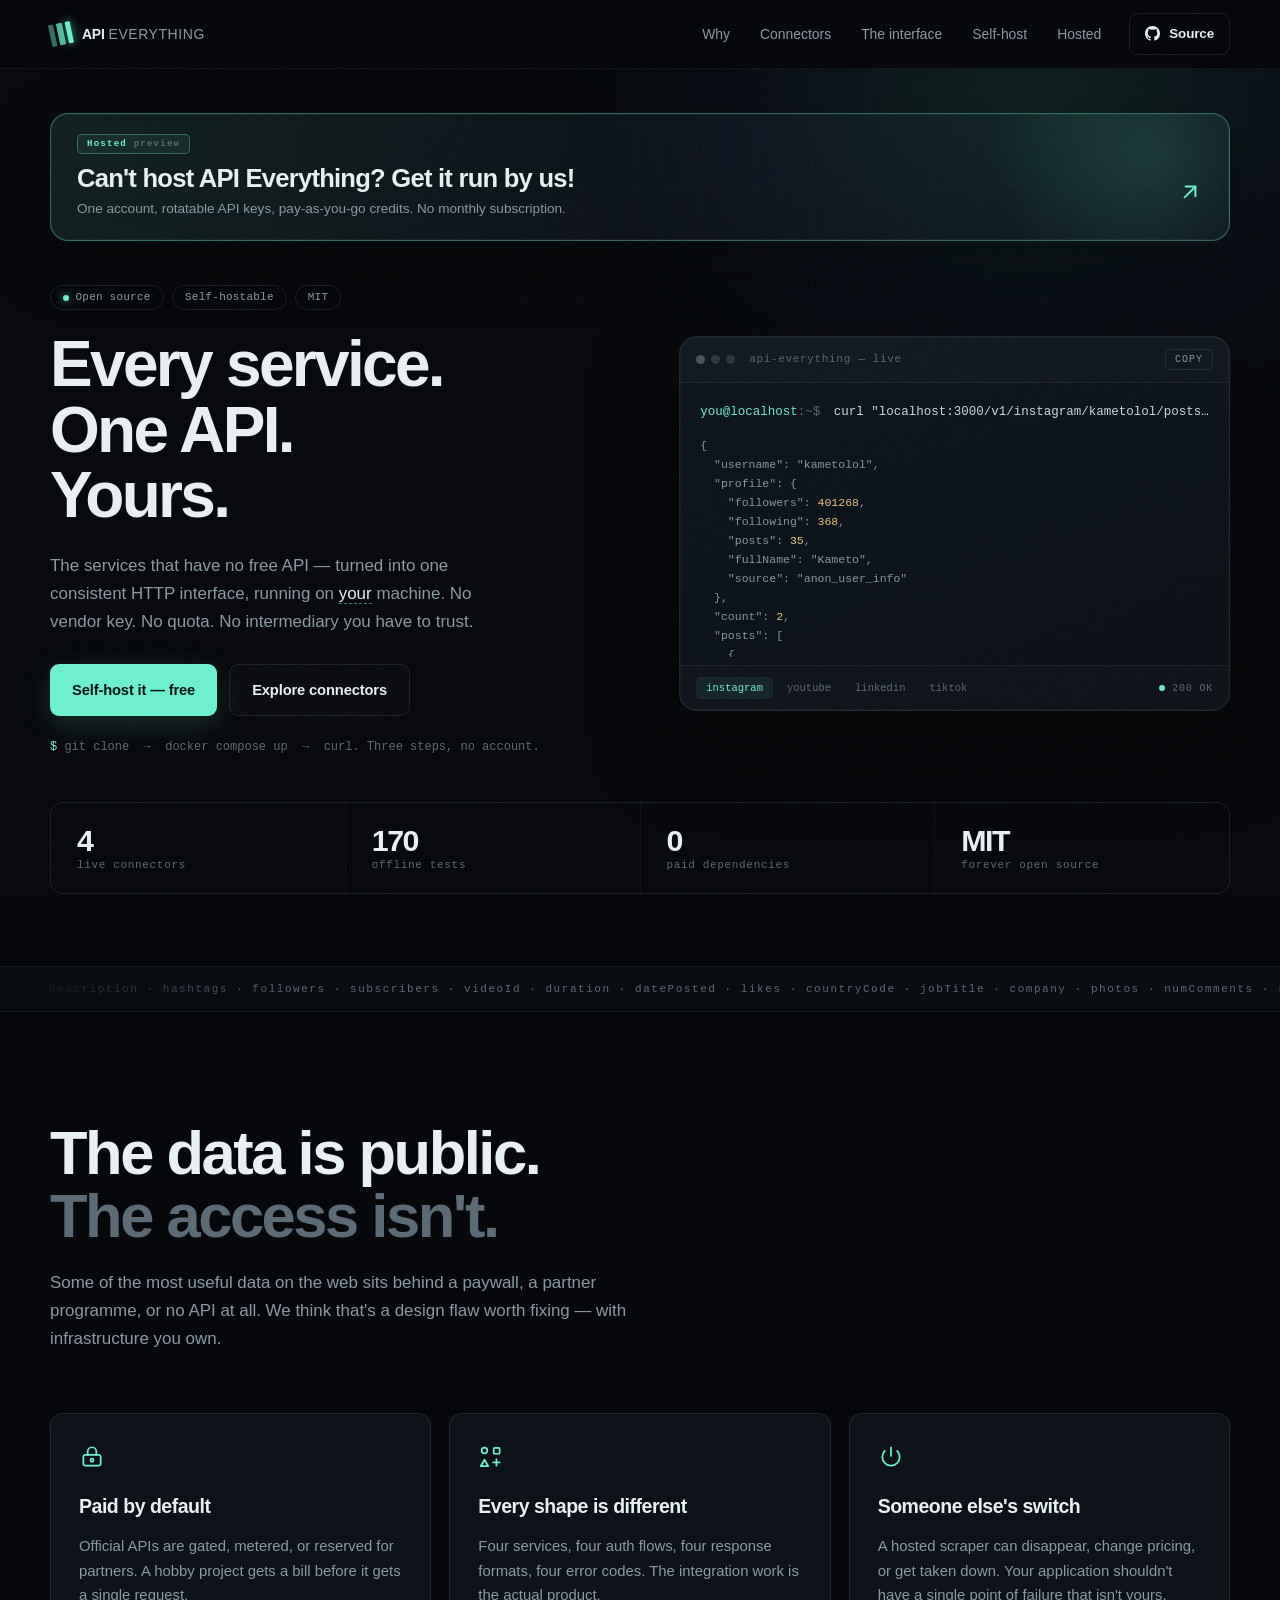
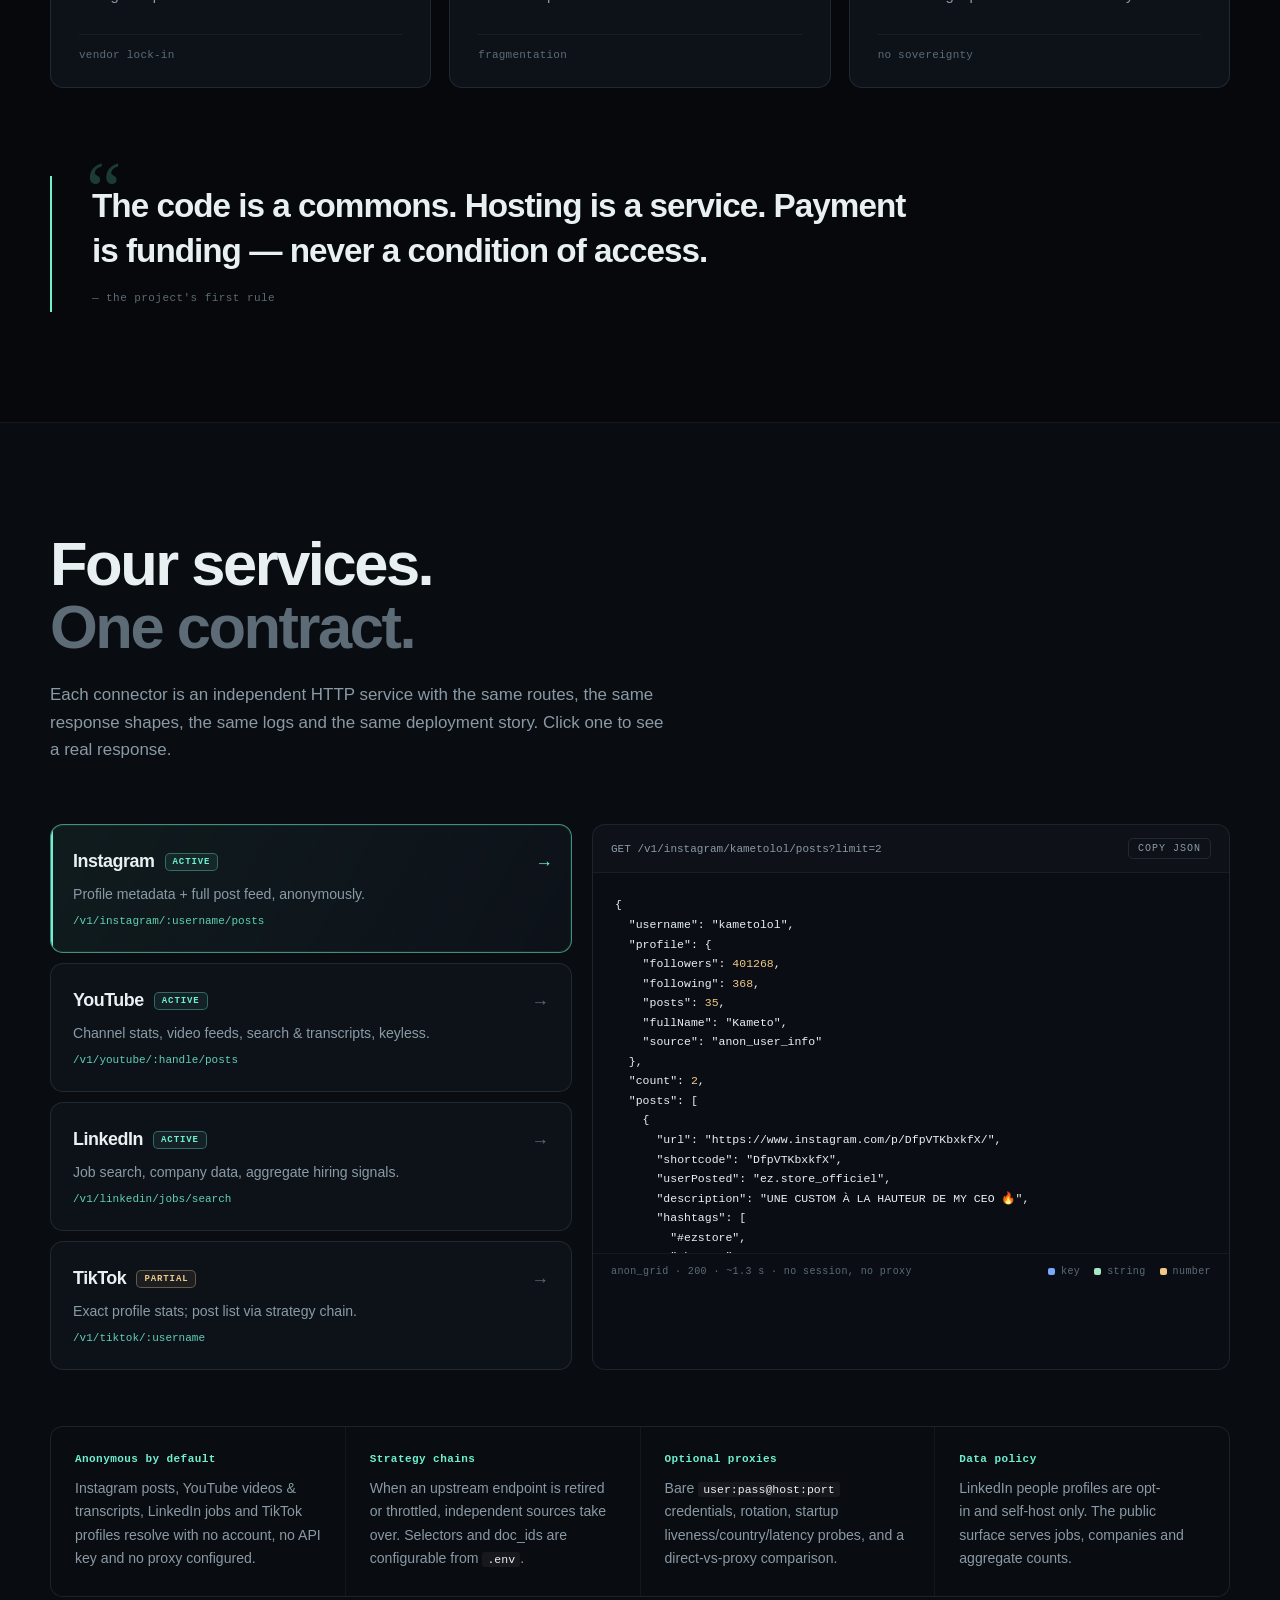
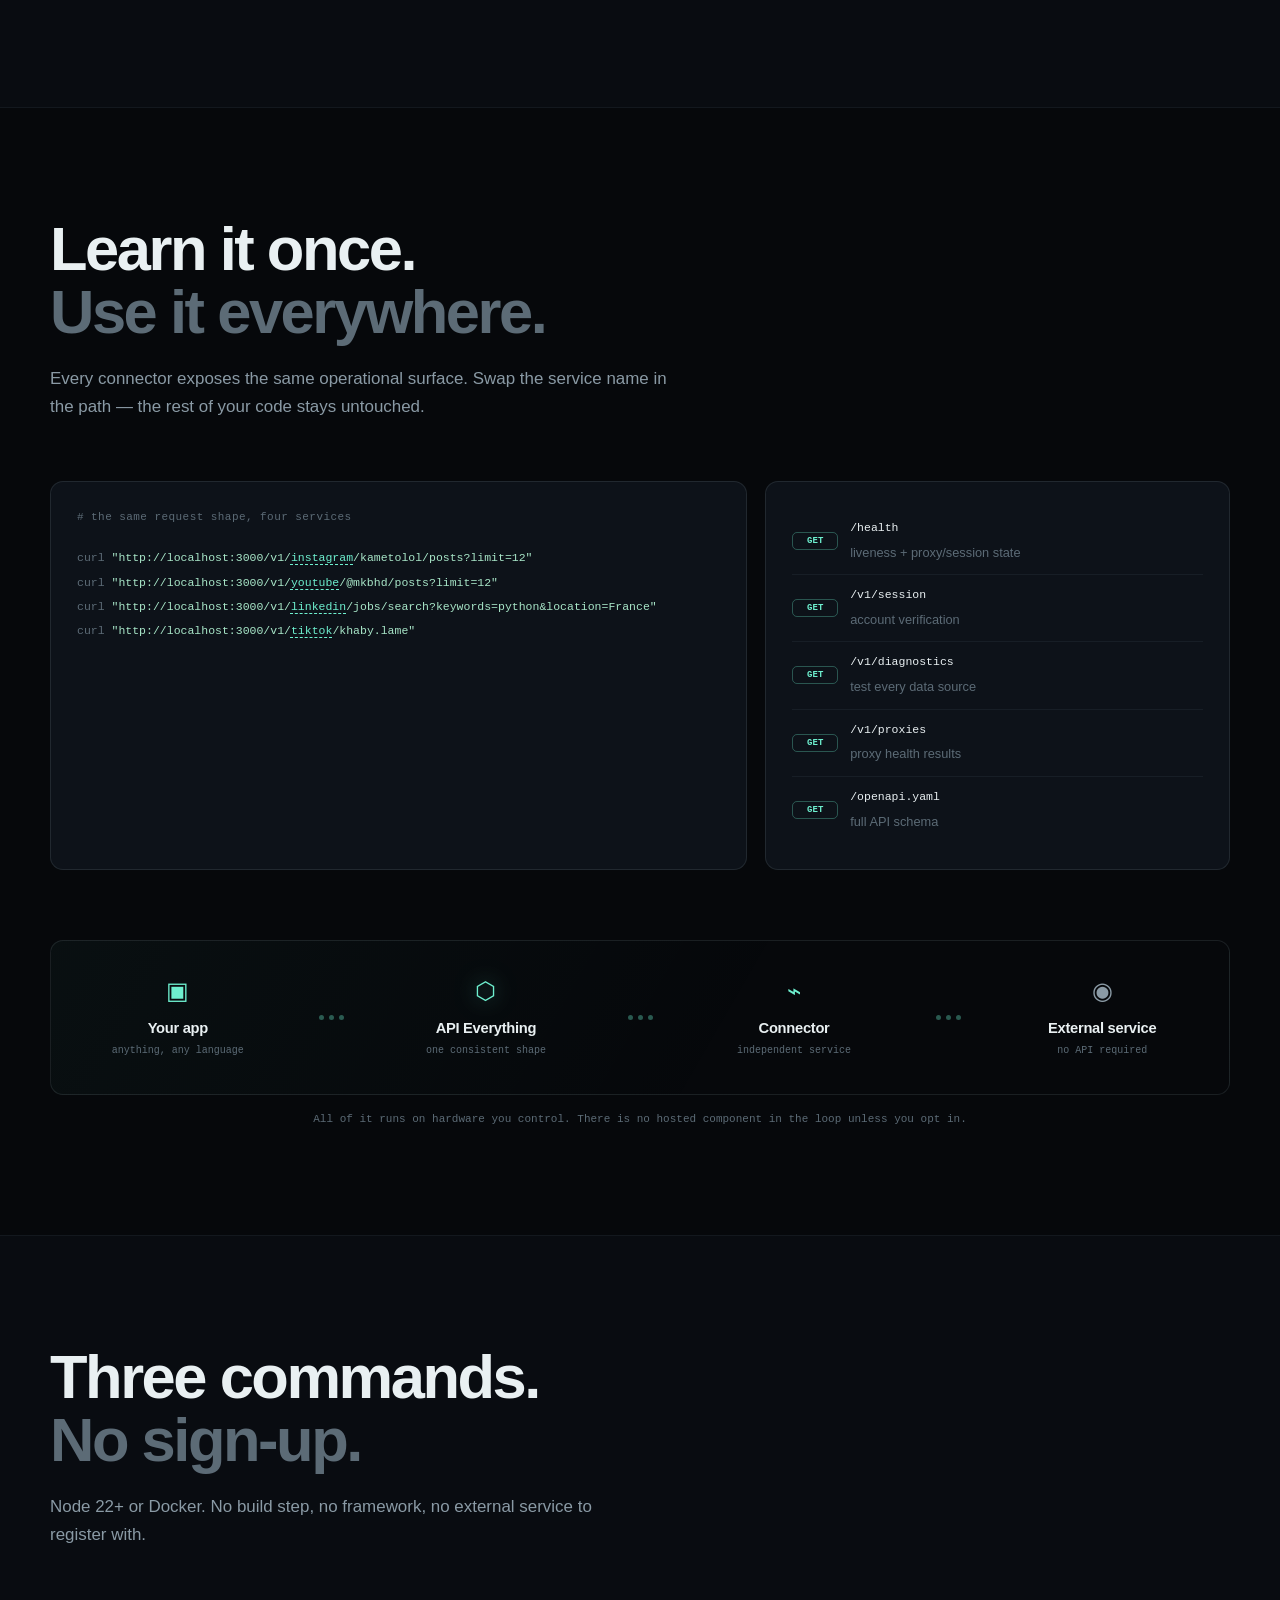
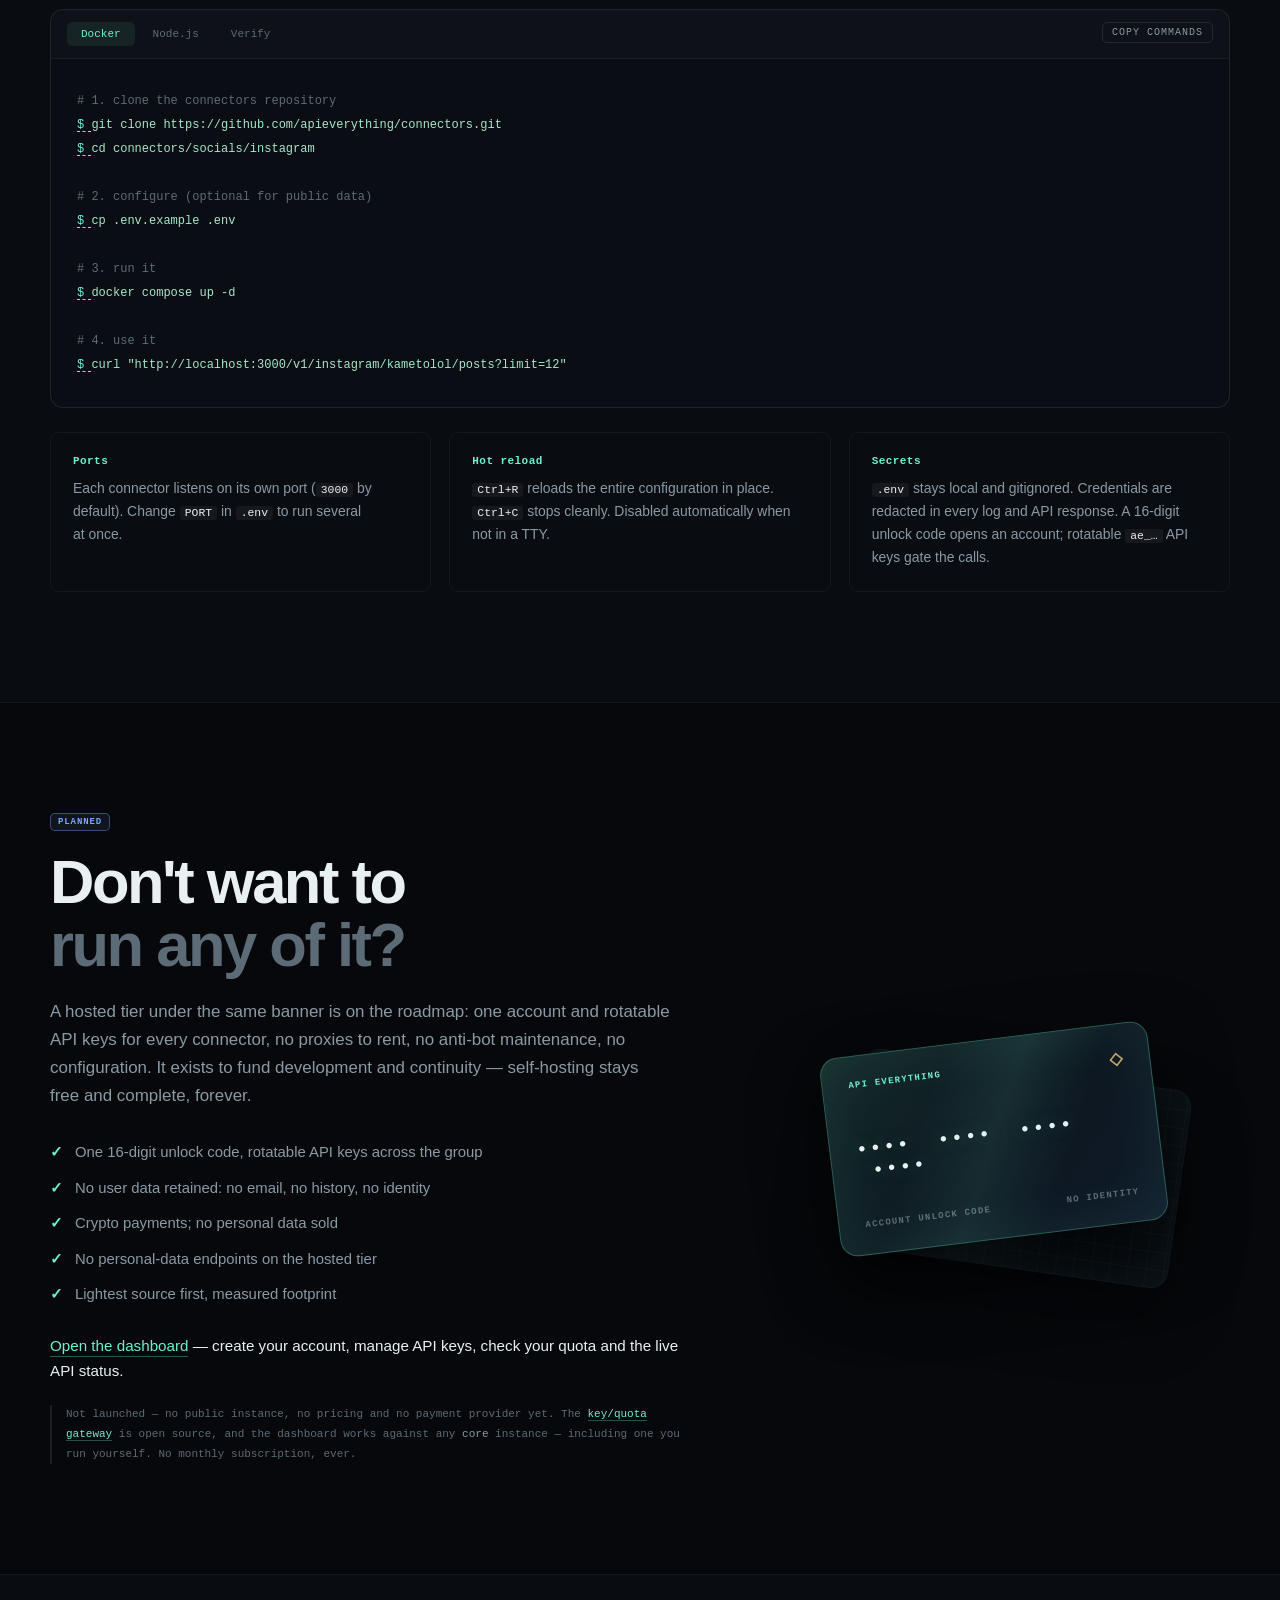
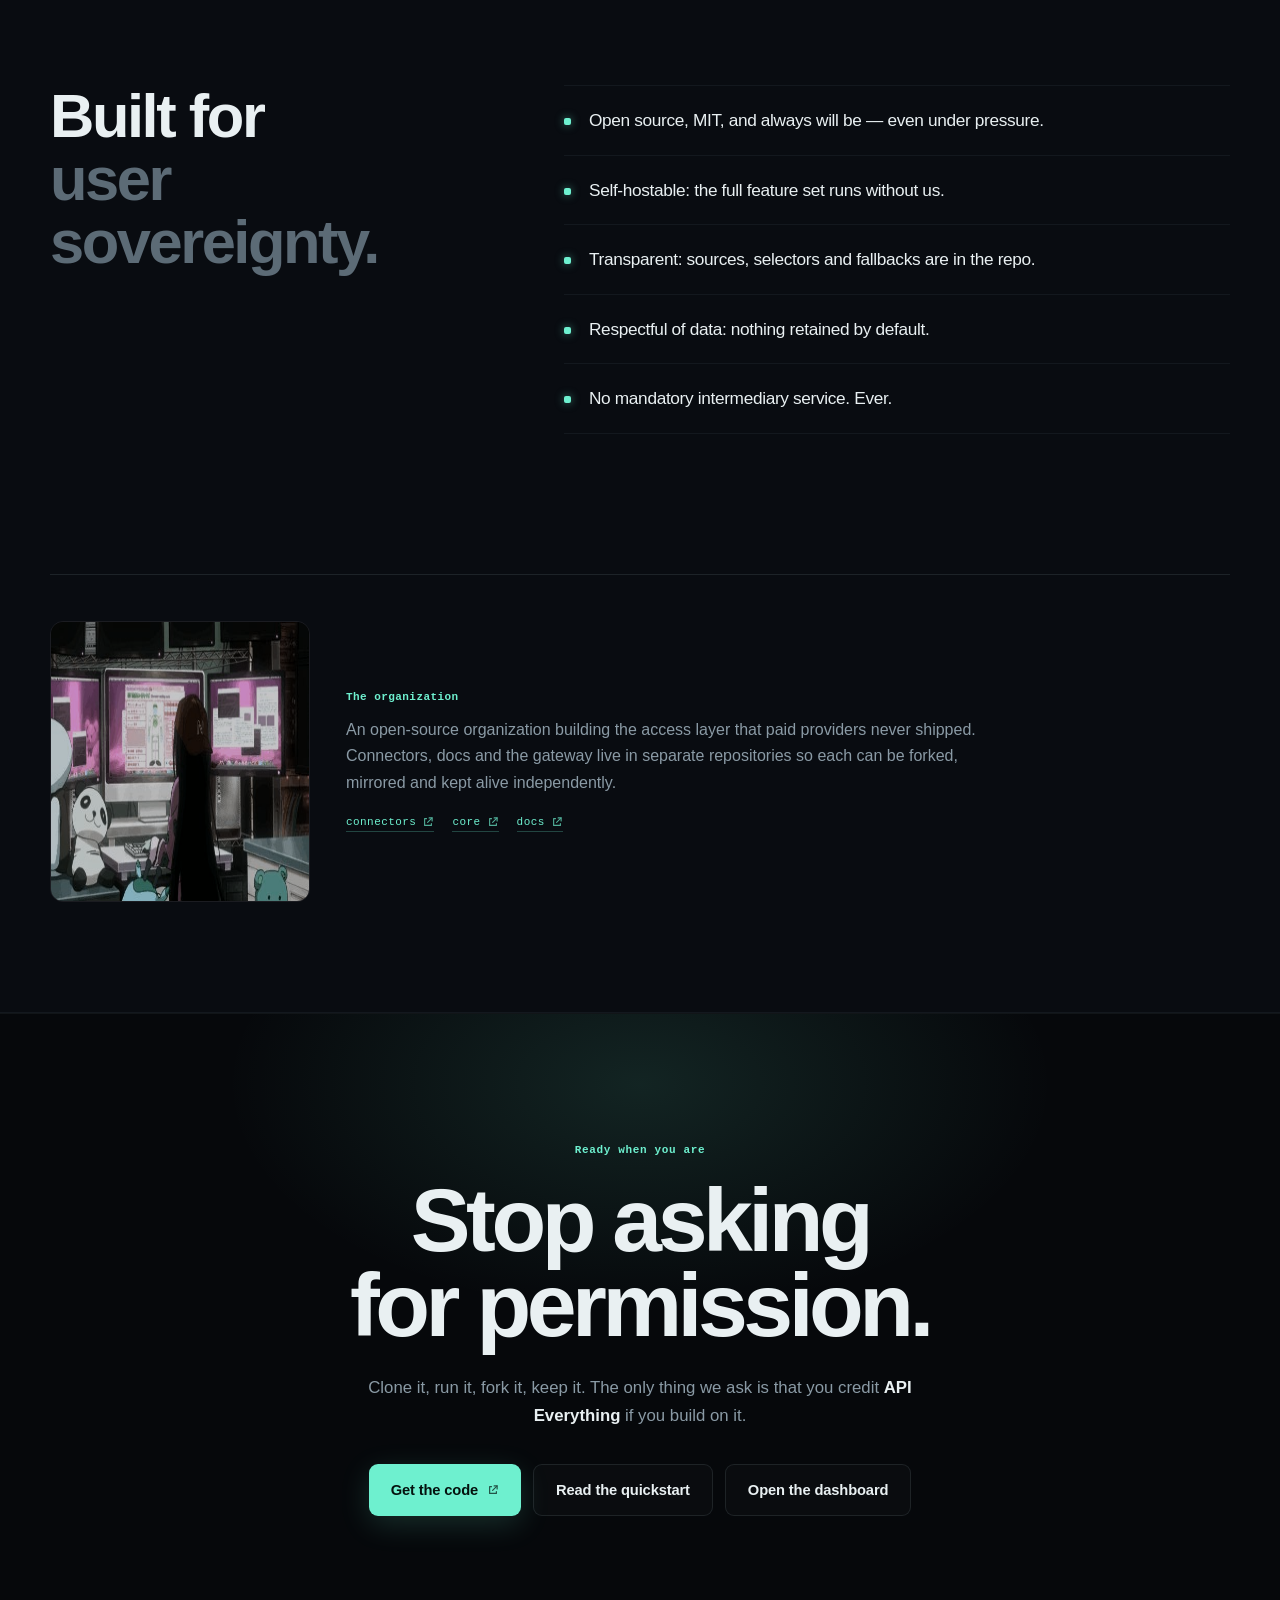
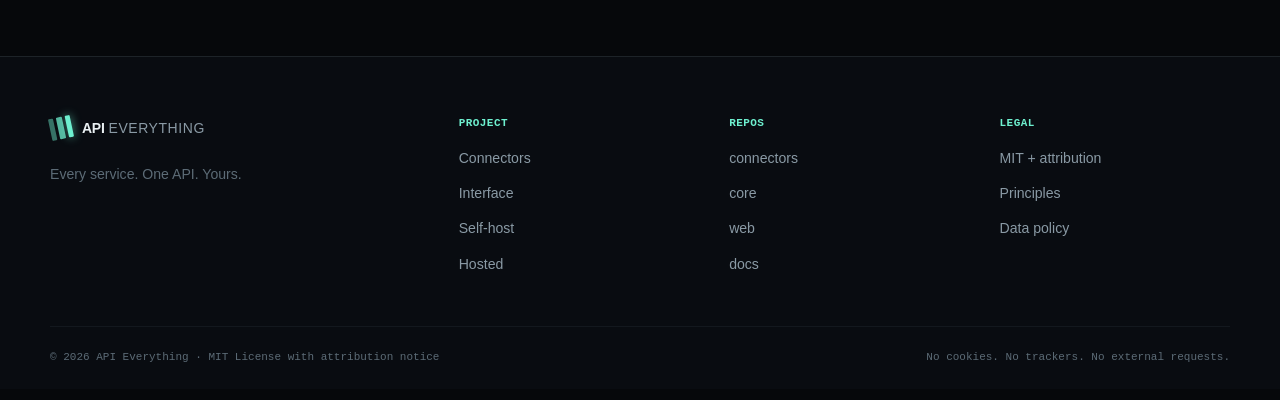
==== commit 6bd765d2: "docs(web): update offline test count to 170" ====
--- a/index.html
+++ b/index.html
@@ -96,7 +96,7 @@
   <div class="wrap">
     <div class="stats">
       <div class="stat"><strong data-count="4">4</strong><span>live connectors</span></div>
-      <div class="stat"><strong data-count="160">160</strong><span>offline tests</span></div>
+      <div class="stat"><strong data-count="170">170</strong><span>offline tests</span></div>
       <div class="stat"><strong data-count="0">0</strong><span>paid dependencies</span></div>
       <div class="stat"><strong class="stat__word">MIT</strong><span>forever open source</span></div>
     </div>
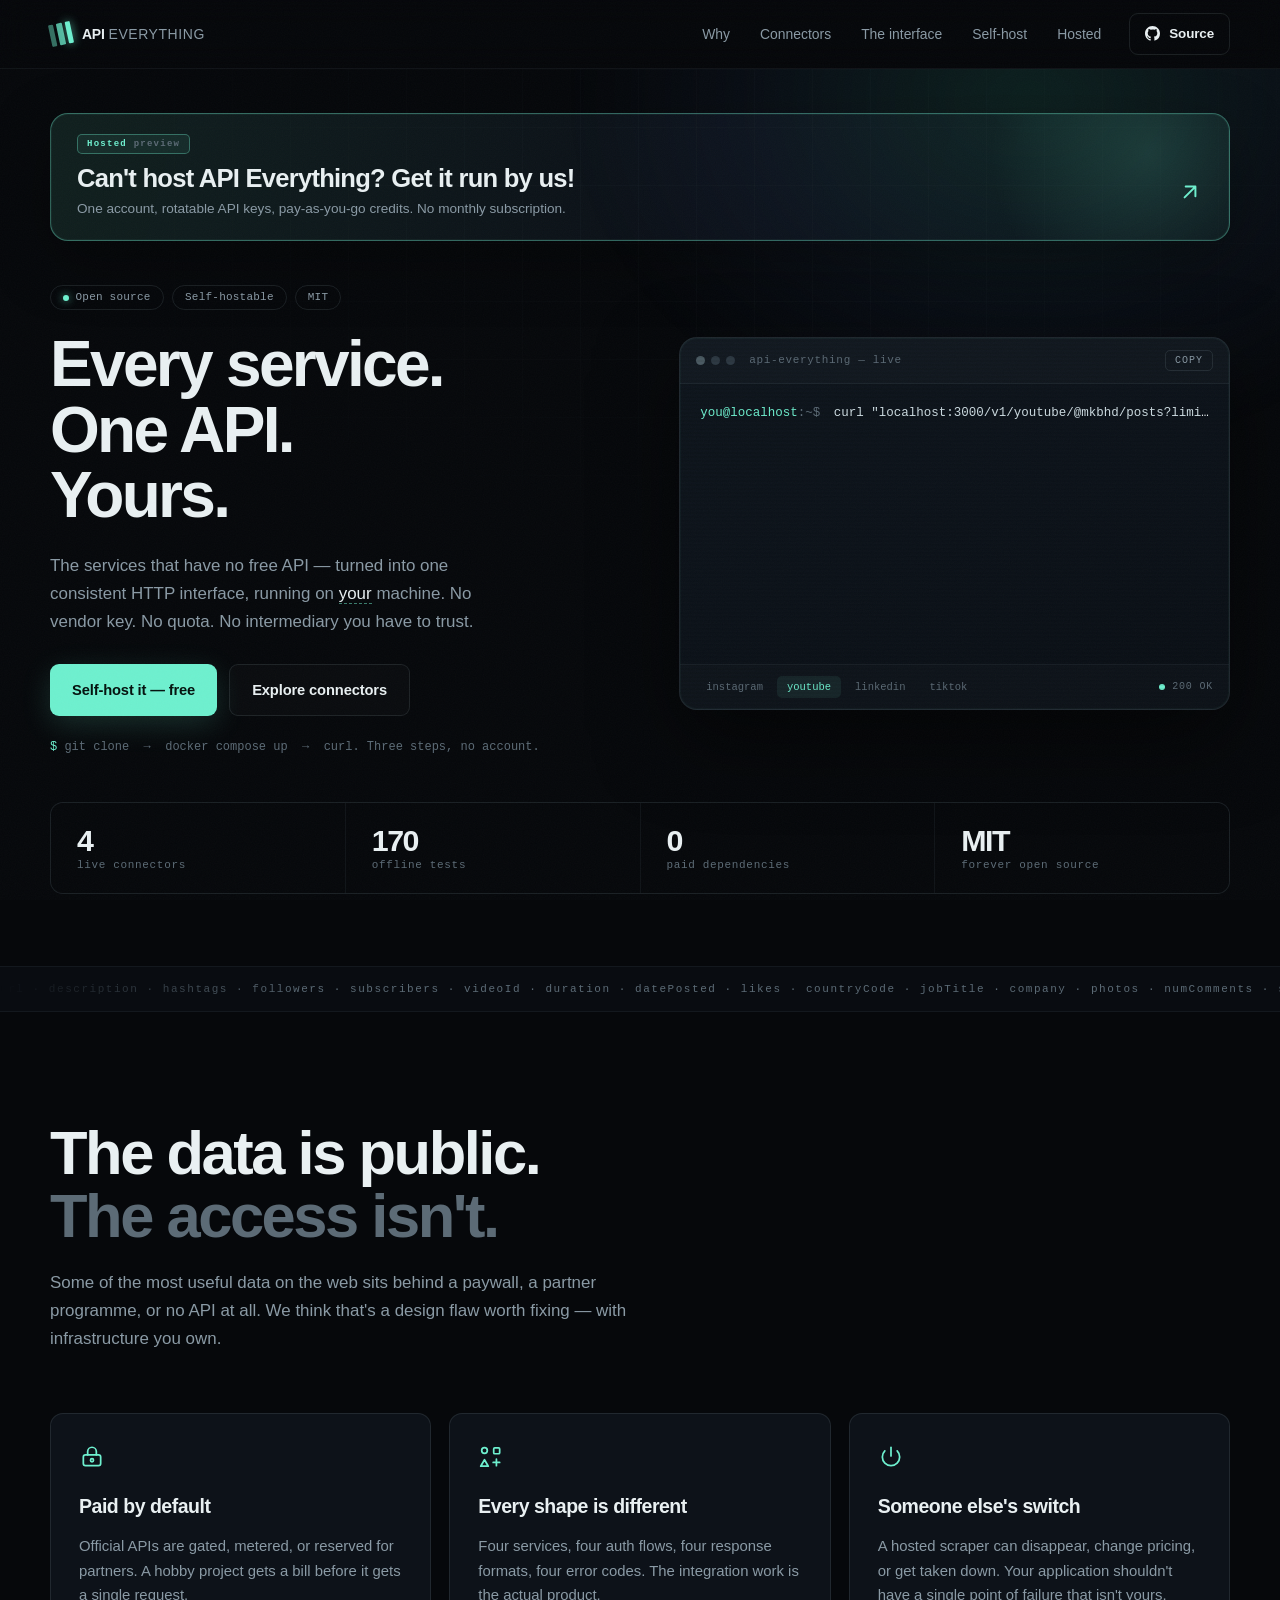
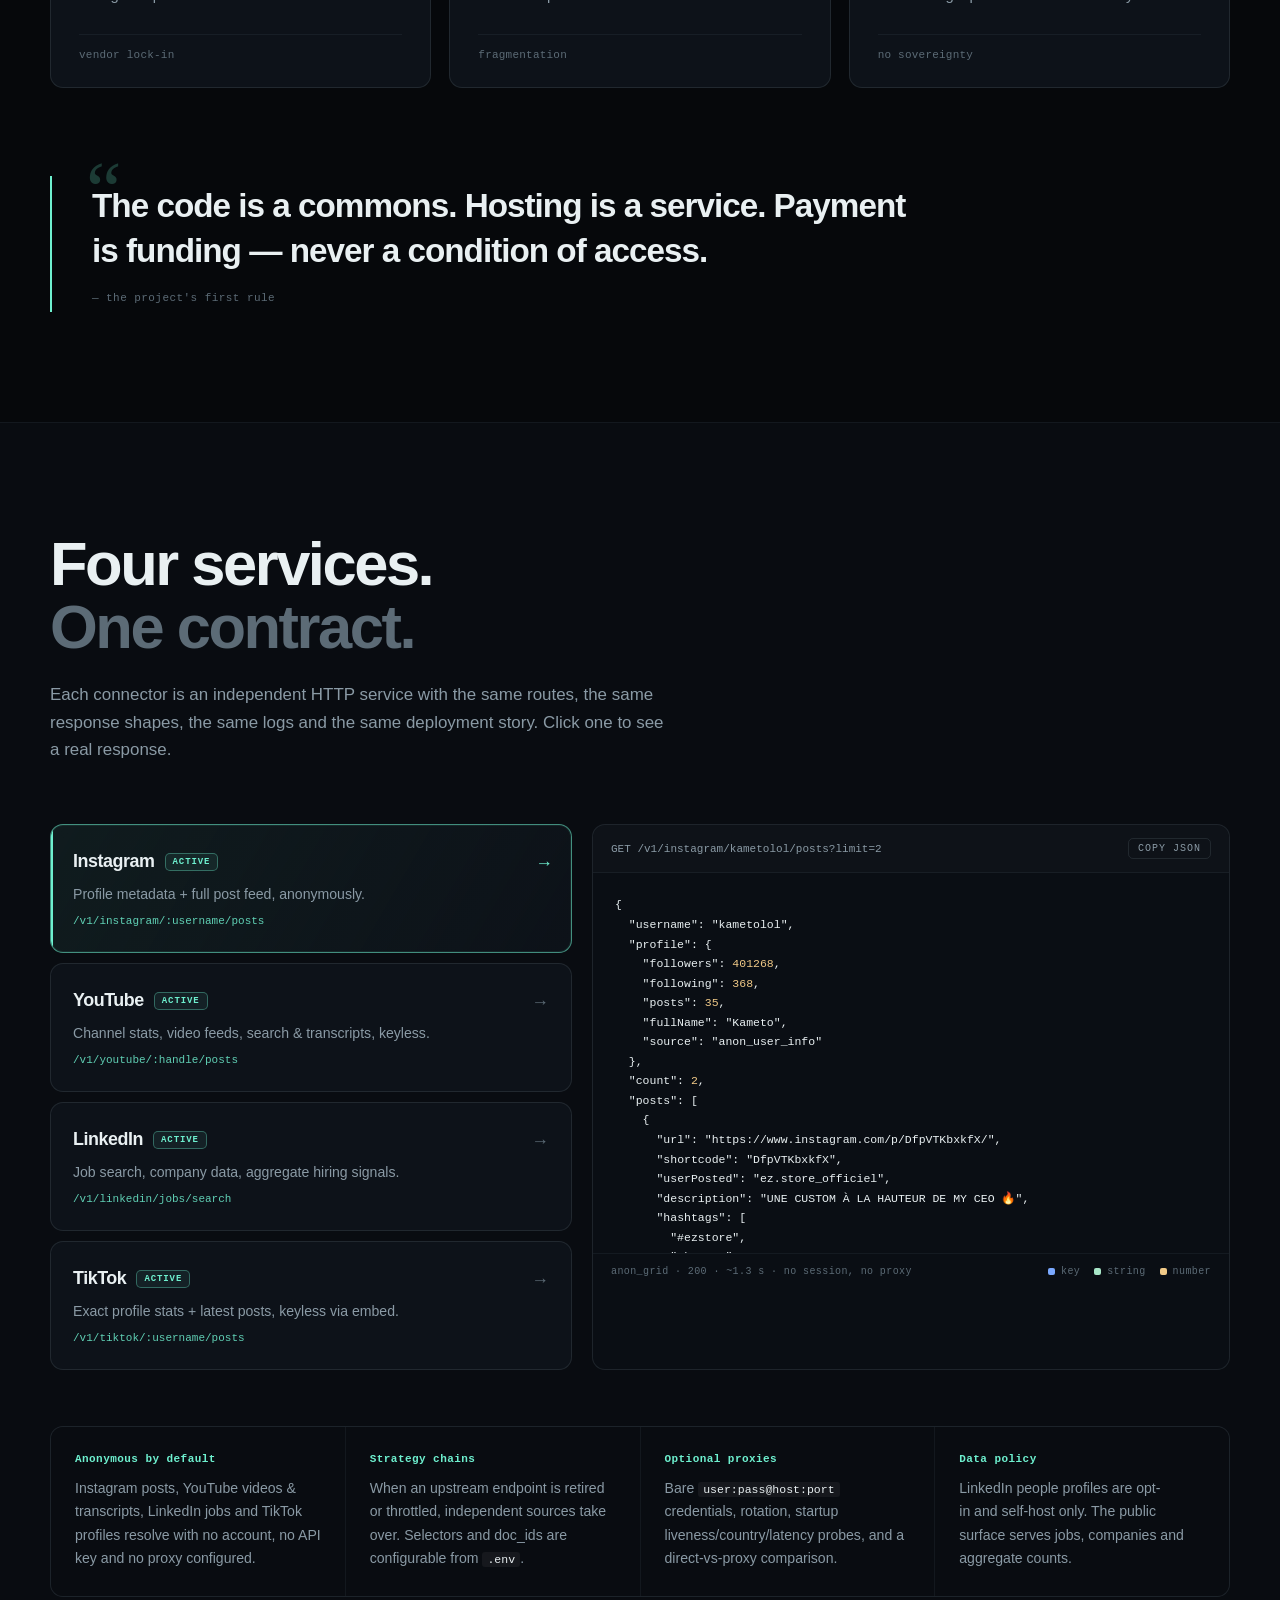
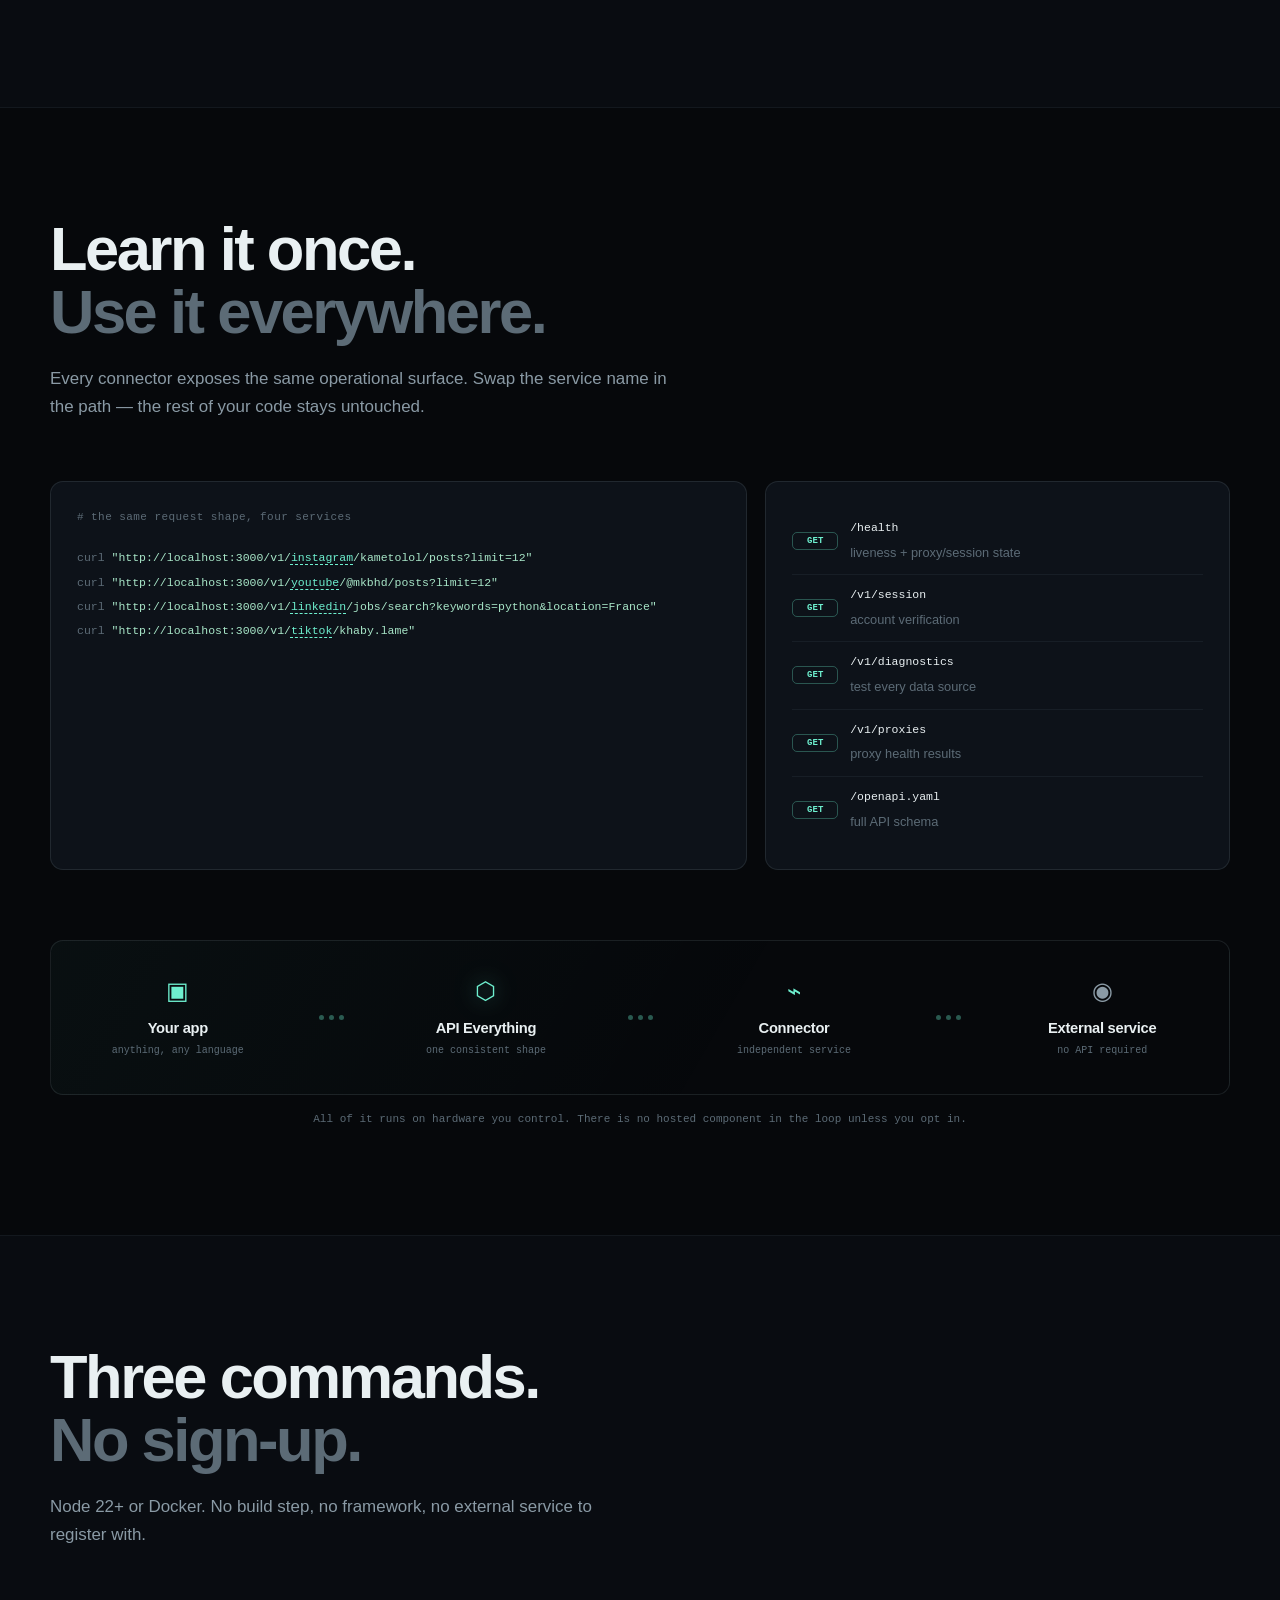
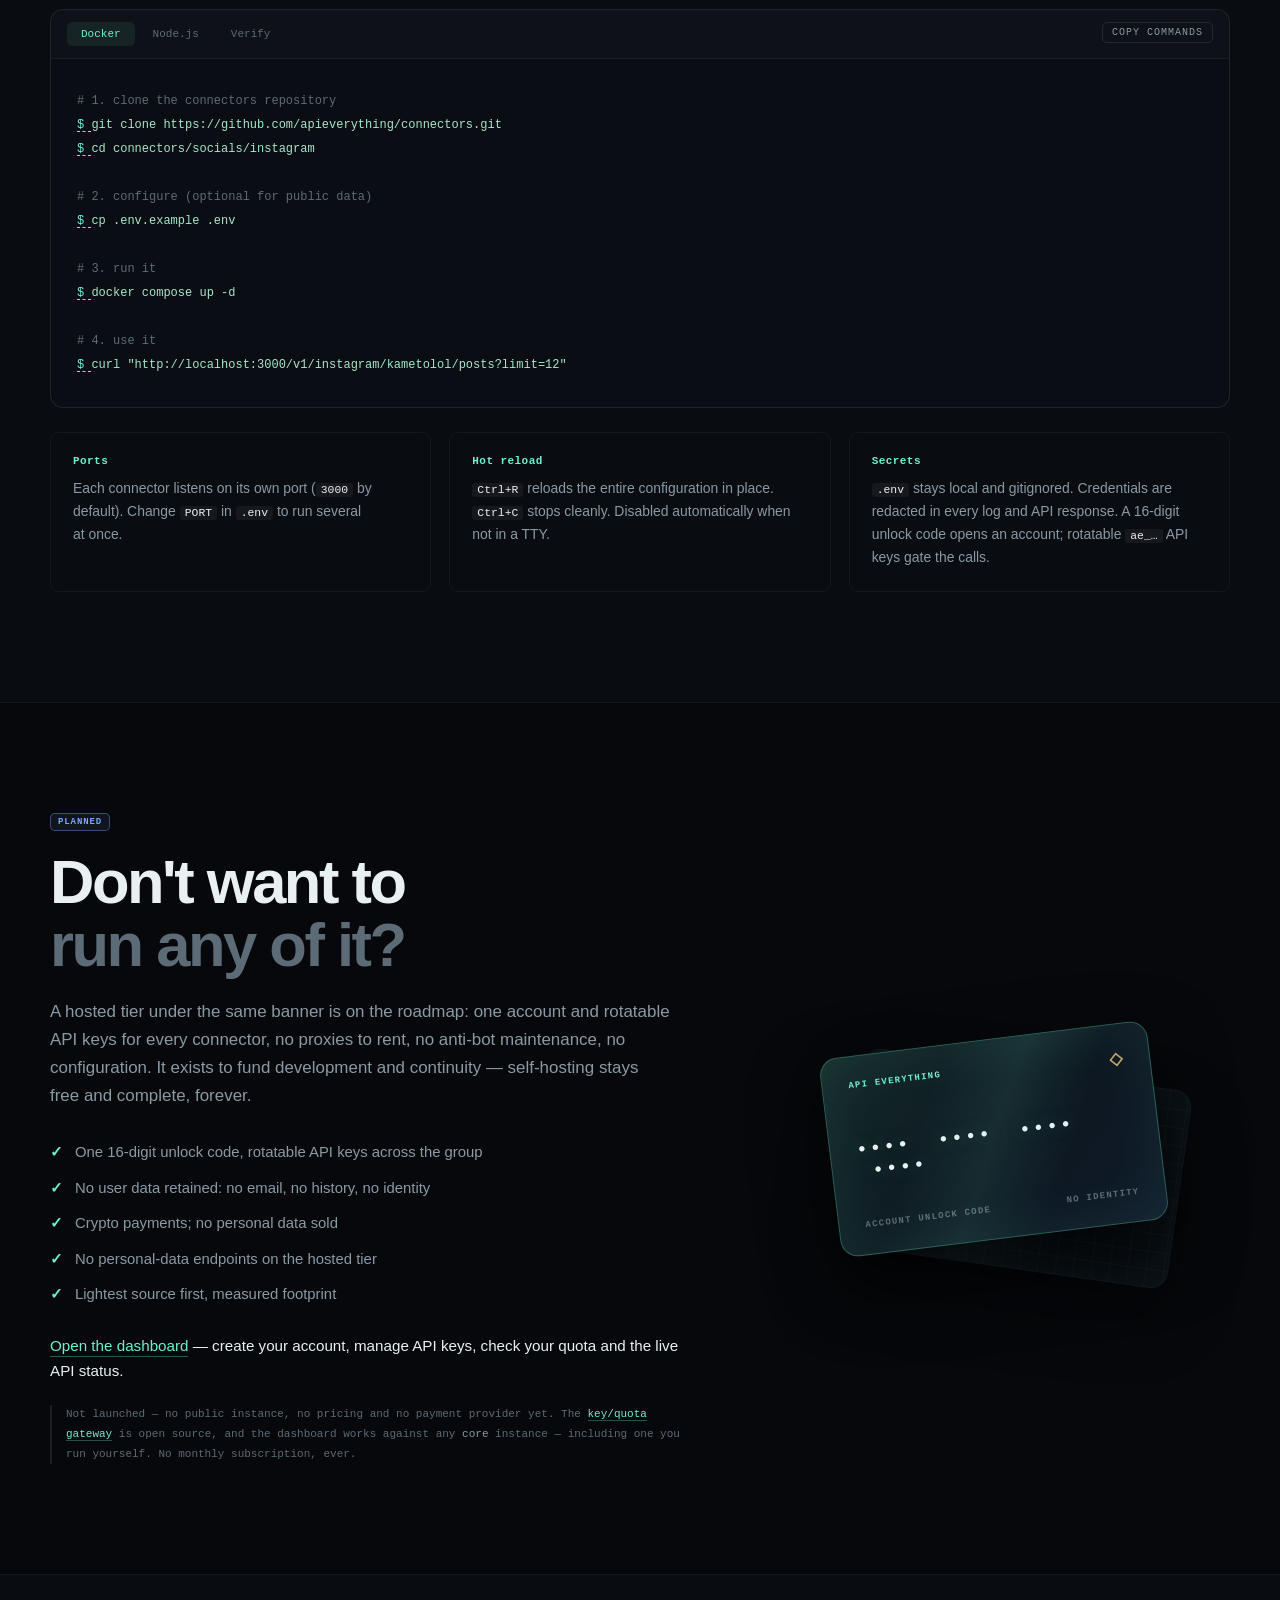
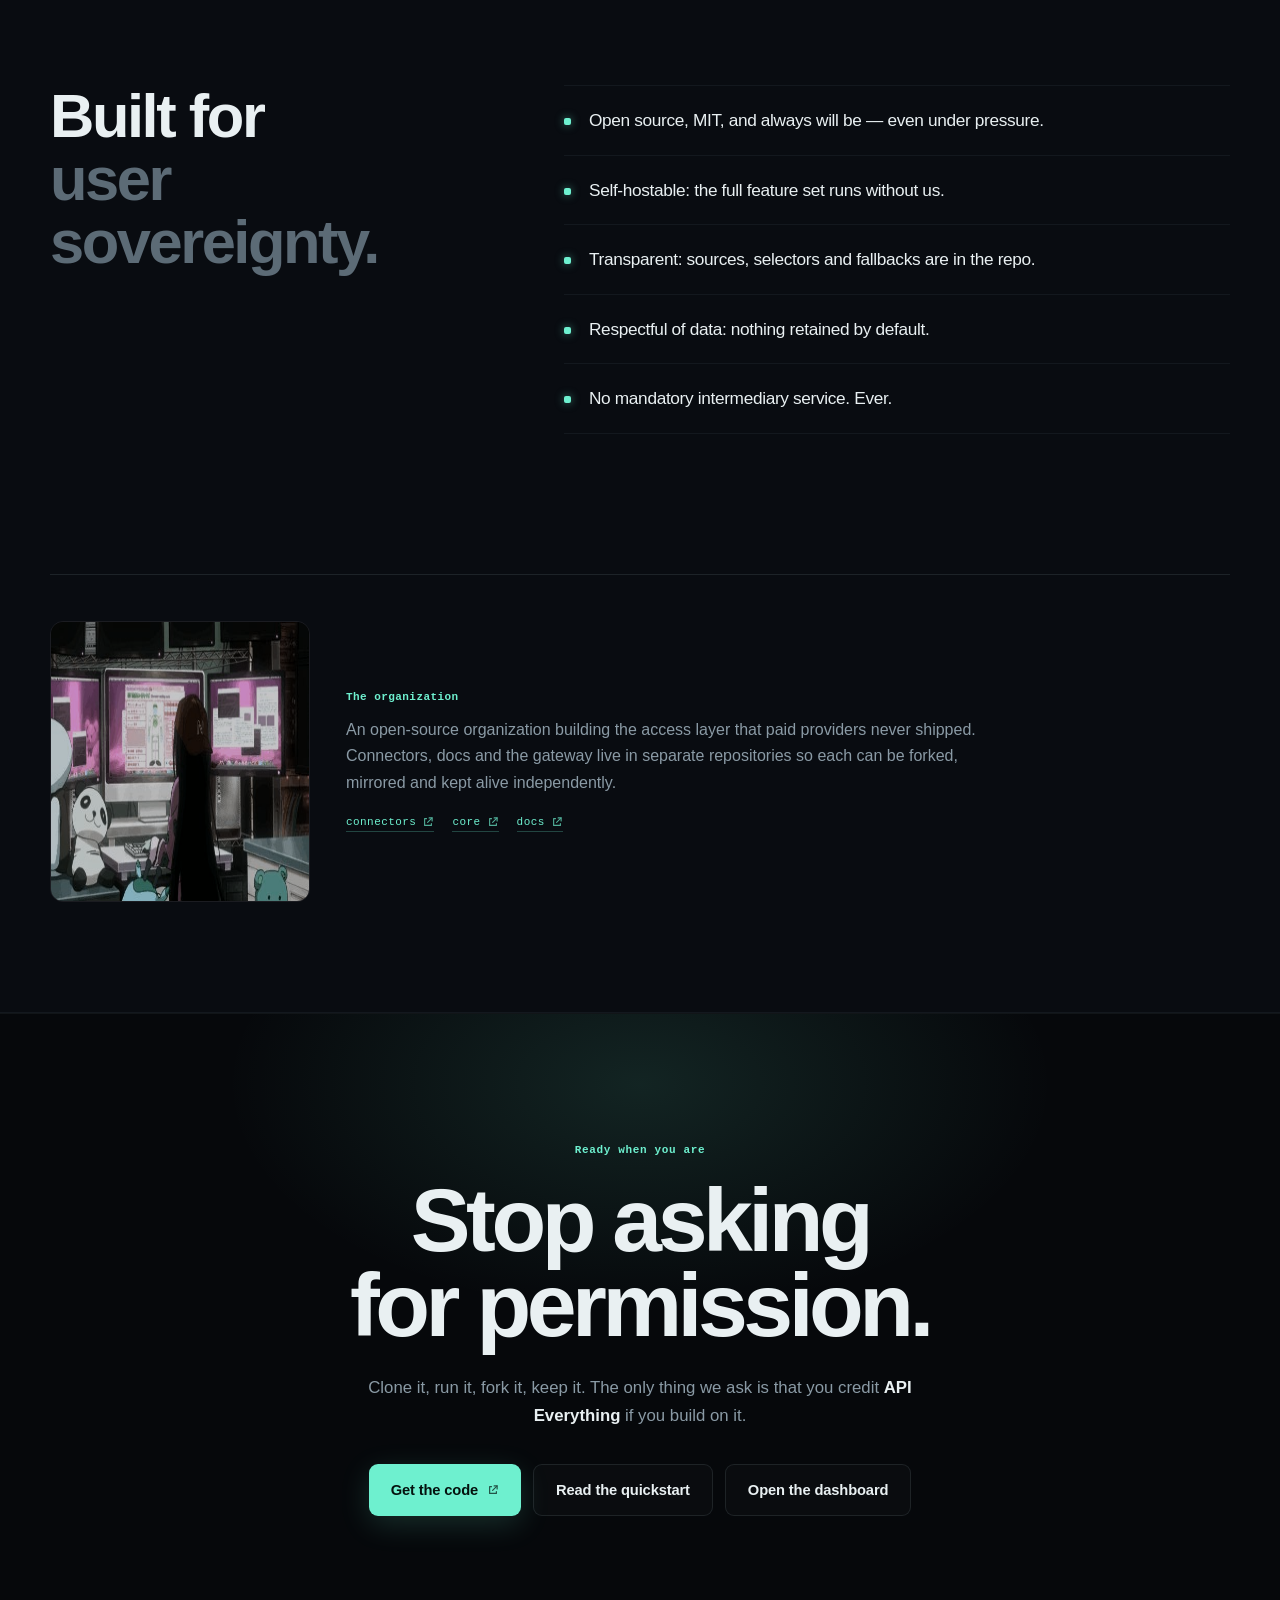
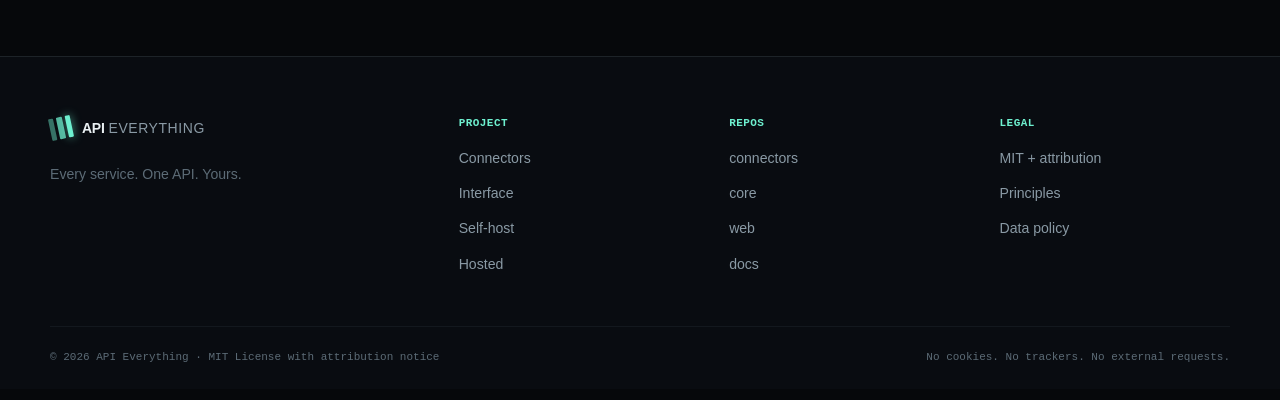
==== commit 00b548df: "fix(web): fix 170-test check regex, mark TikTok ACTIVE and add transcript/TikTok presets" ====
--- a/index.html
+++ b/index.html
@@ -182,9 +182,9 @@
         </button>
         <button class="conn" role="tab" data-conn="tiktok" aria-selected="false">
           <span class="conn__body">
-            <span class="conn__name">TikTok <span class="badge badge--warn">PARTIAL</span></span>
-            <span class="conn__desc">Exact profile stats; post list via strategy chain.</span>
-            <span class="conn__route mono">/v1/tiktok/:username</span>
+            <span class="conn__name">TikTok <span class="badge badge--ok">ACTIVE</span></span>
+            <span class="conn__desc">Exact profile stats + latest posts, keyless via embed.</span>
+            <span class="conn__route mono">/v1/tiktok/:username/posts</span>
           </span>
           <span class="conn__arrow" aria-hidden="true">→</span>
         </button>
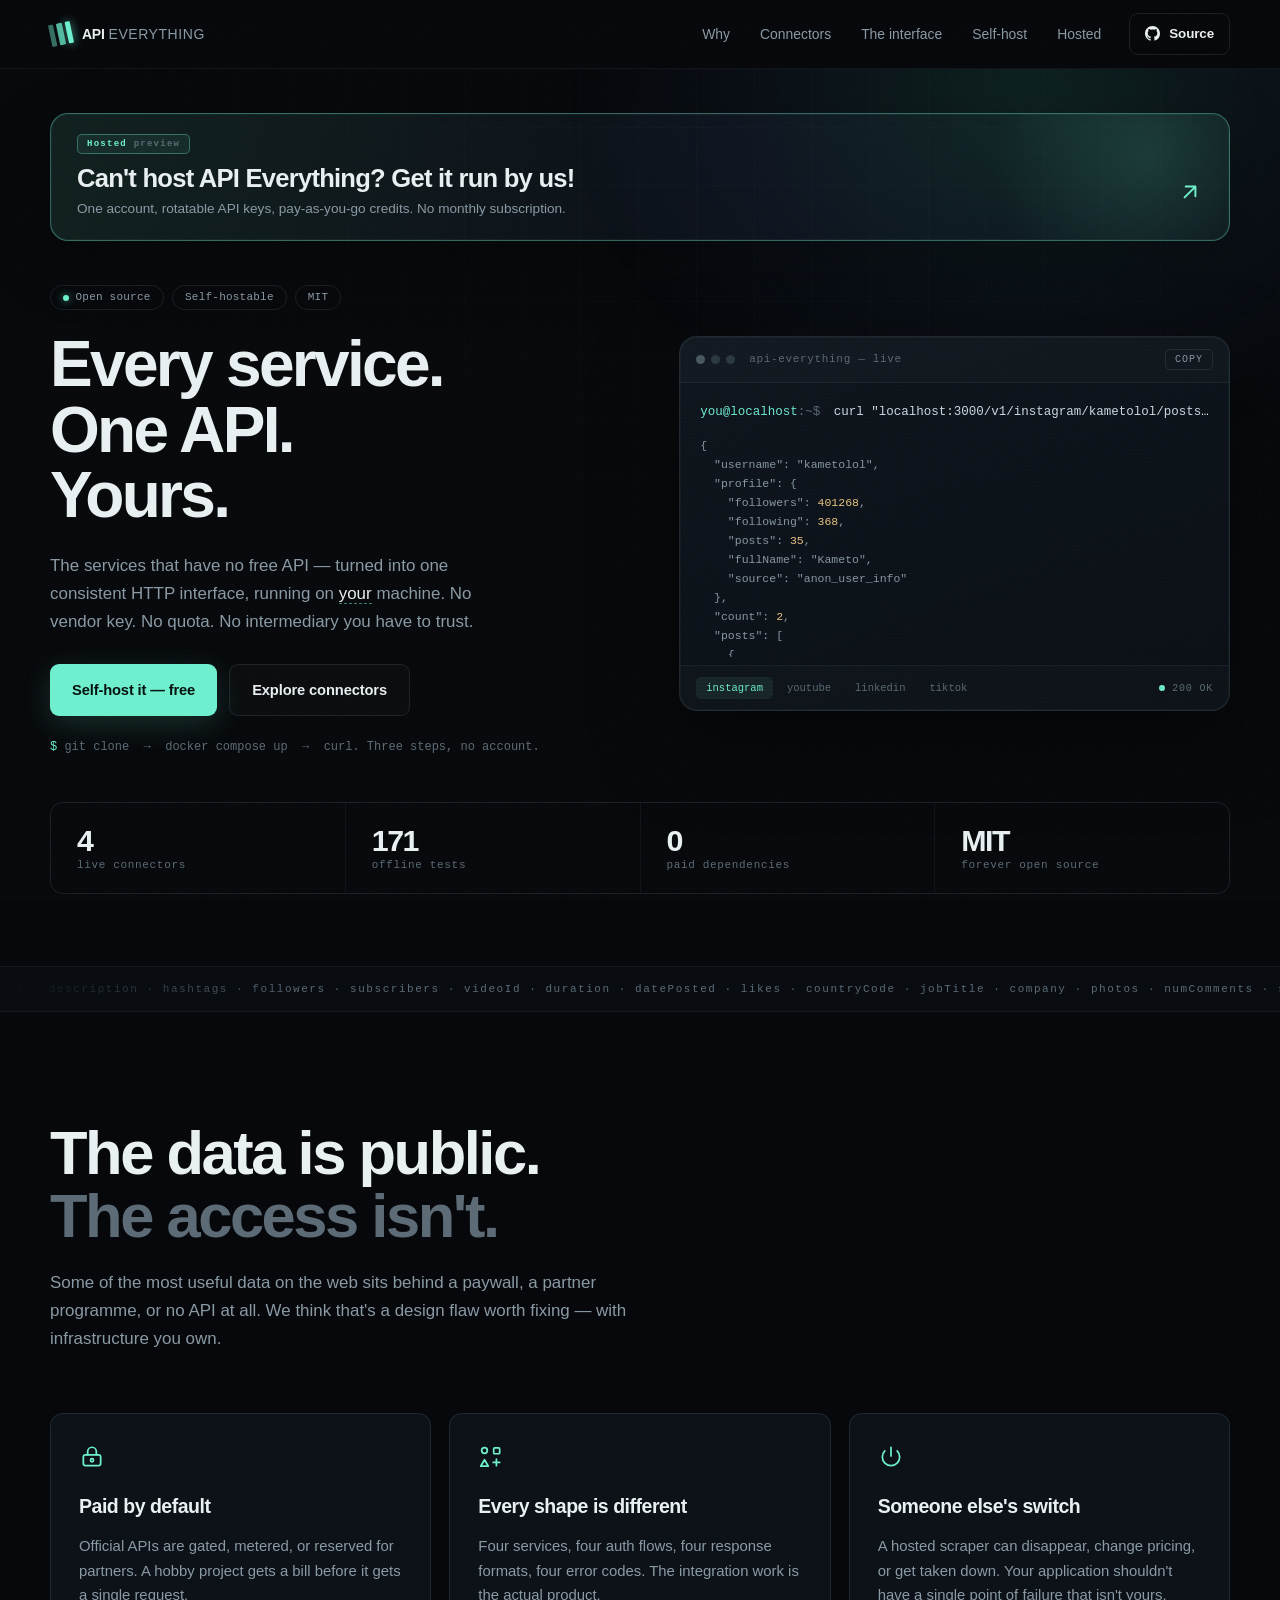
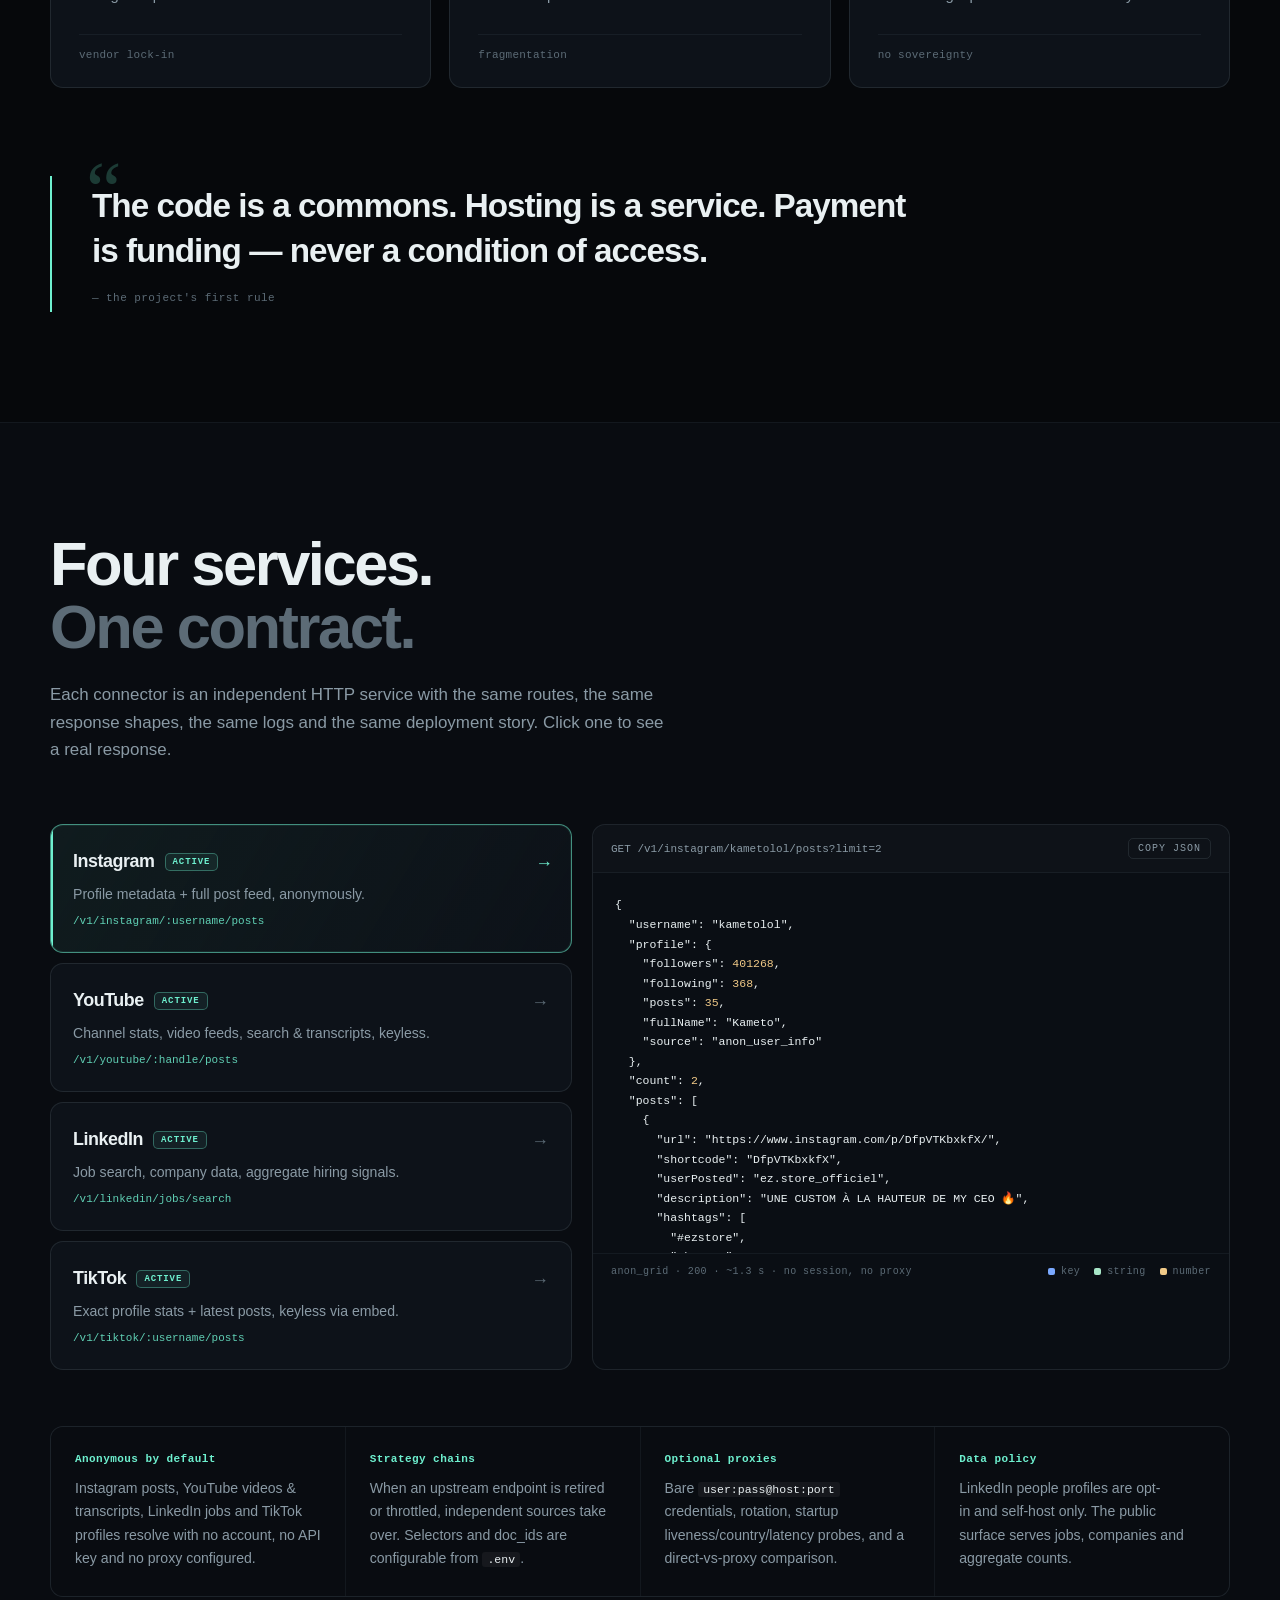
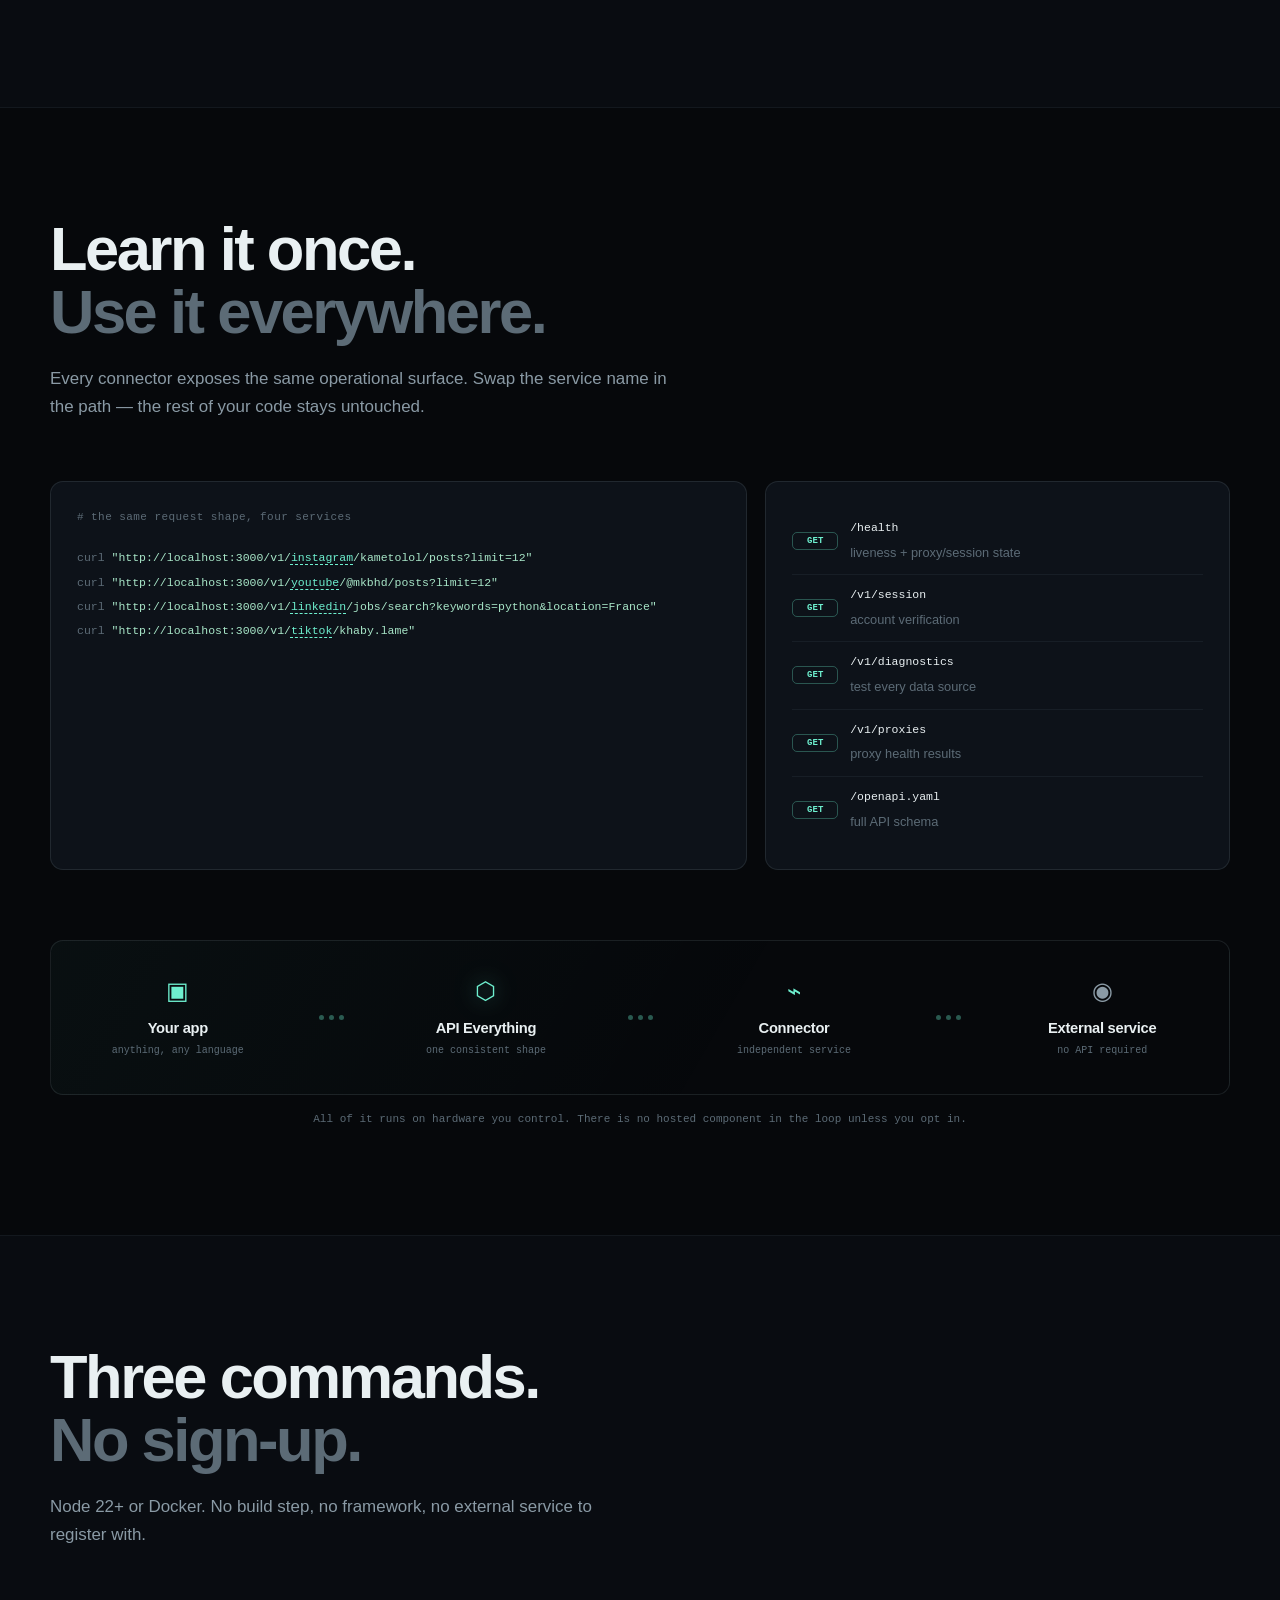
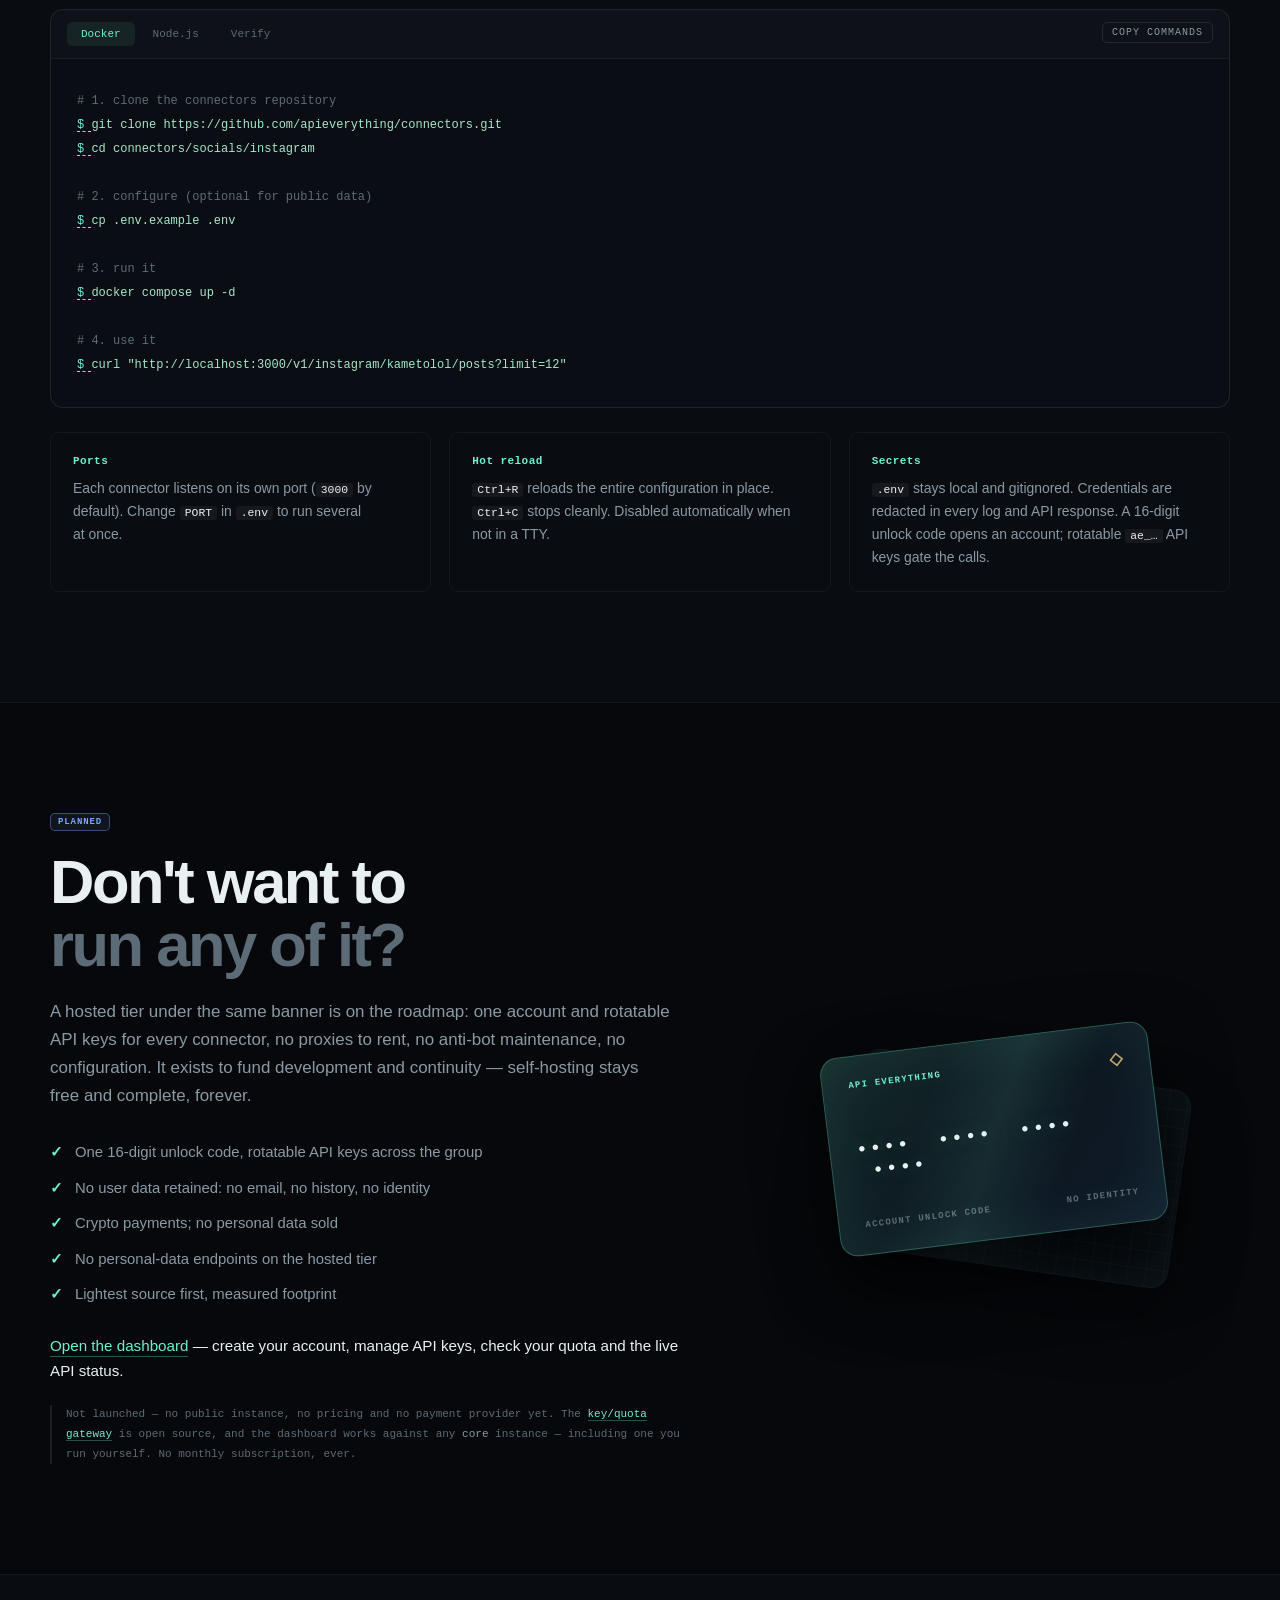
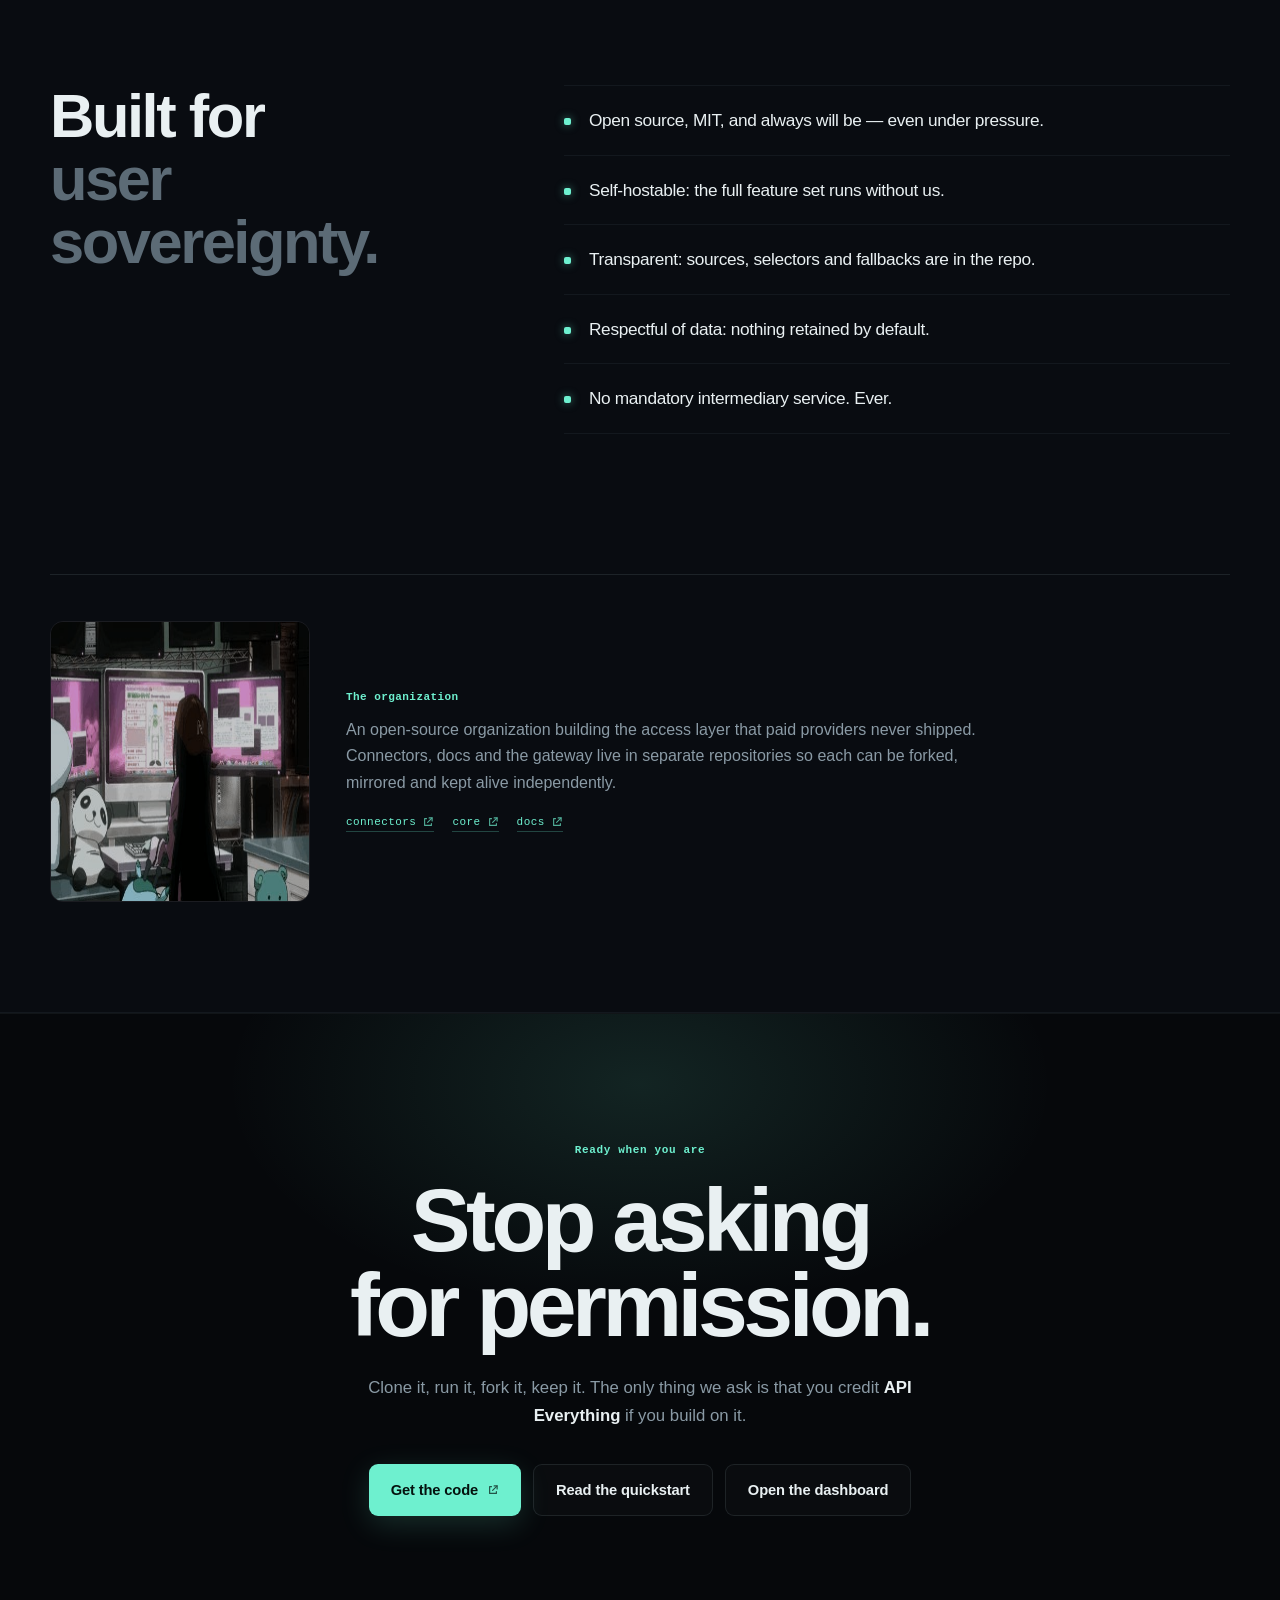
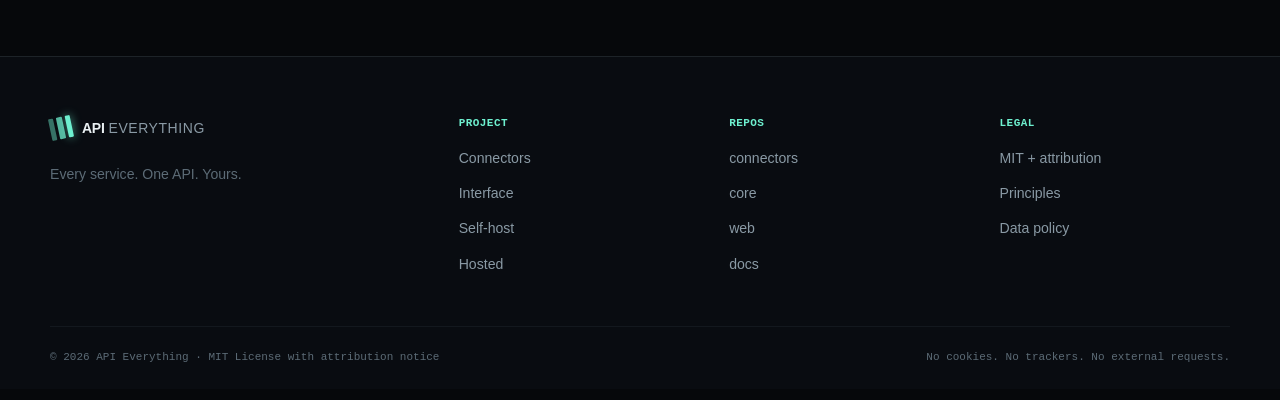
==== commit 55a1b160: "feat(dashboard): wire NOWPayments checkout UI and update test count to 171" ====
--- a/index.html
+++ b/index.html
@@ -96,7 +96,7 @@
   <div class="wrap">
     <div class="stats">
       <div class="stat"><strong data-count="4">4</strong><span>live connectors</span></div>
-      <div class="stat"><strong data-count="170">170</strong><span>offline tests</span></div>
+      <div class="stat"><strong data-count="171">171</strong><span>offline tests</span></div>
       <div class="stat"><strong data-count="0">0</strong><span>paid dependencies</span></div>
       <div class="stat"><strong class="stat__word">MIT</strong><span>forever open source</span></div>
     </div>
